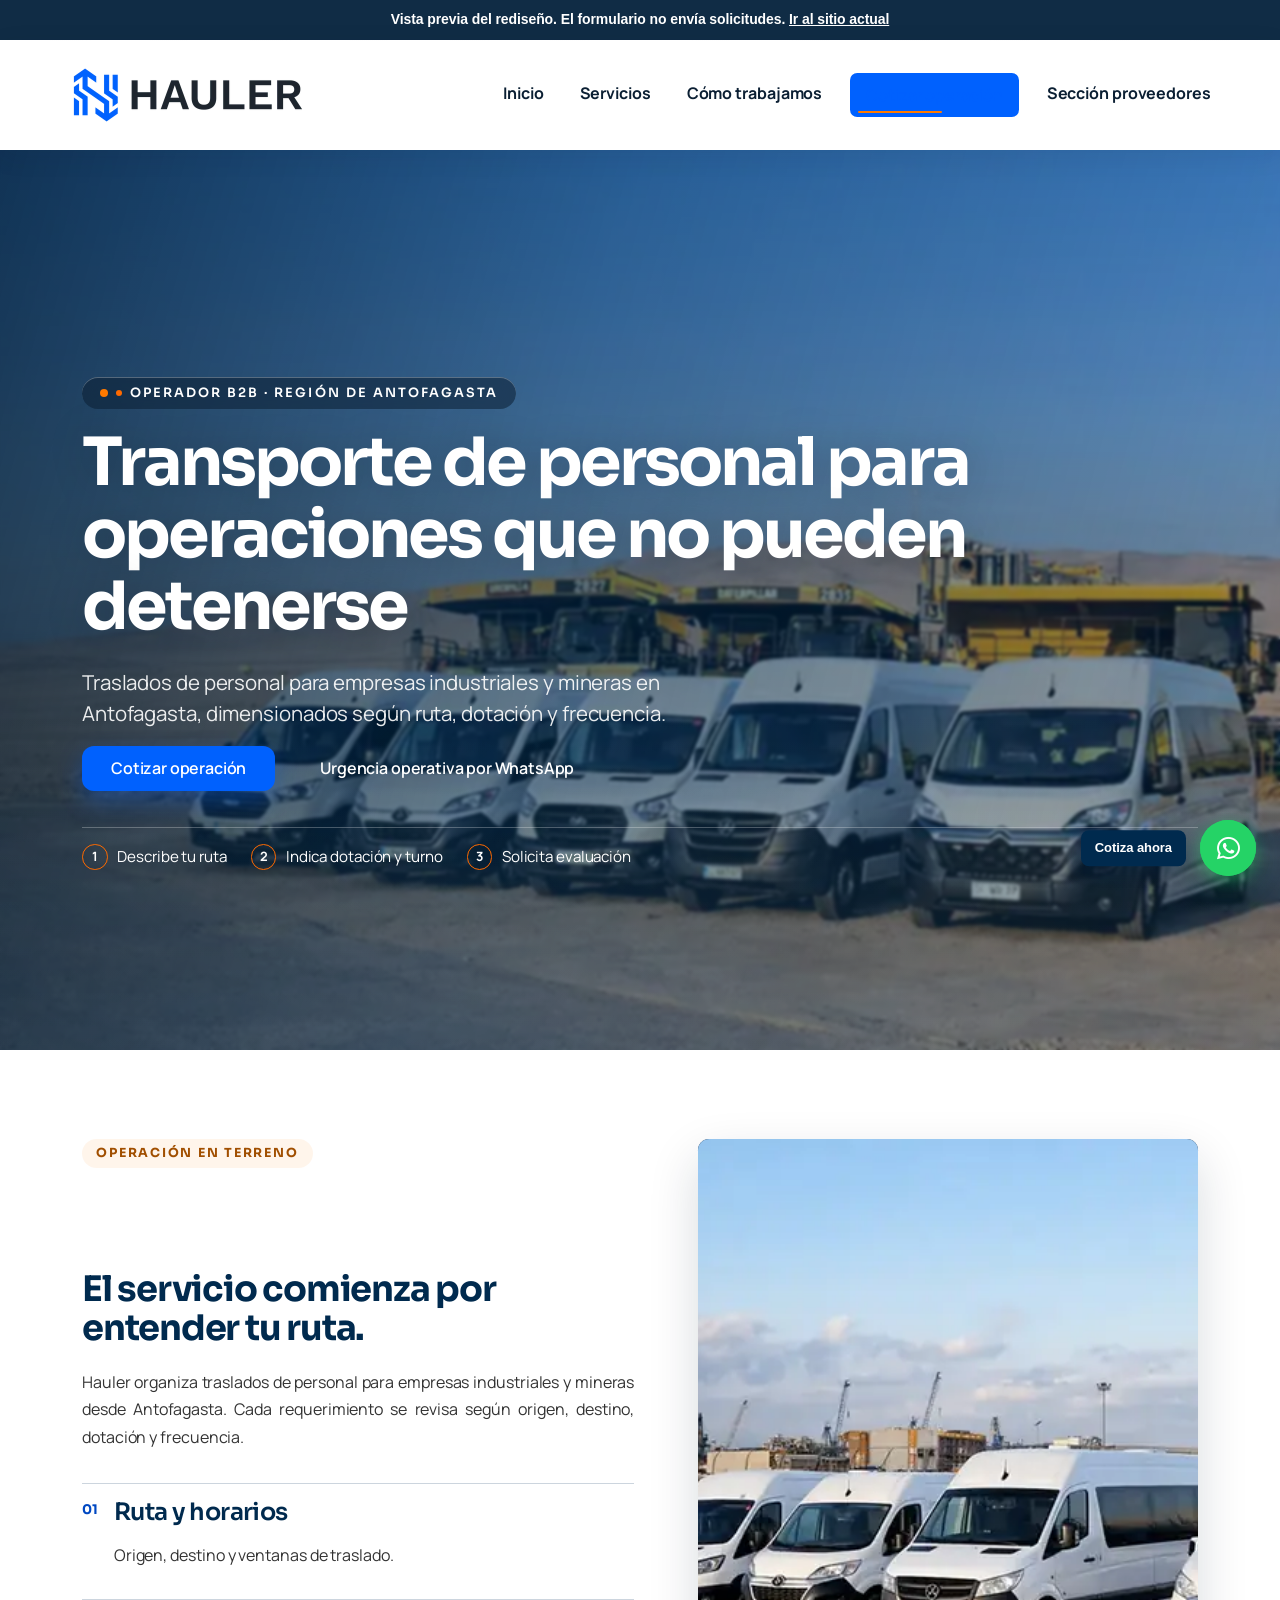
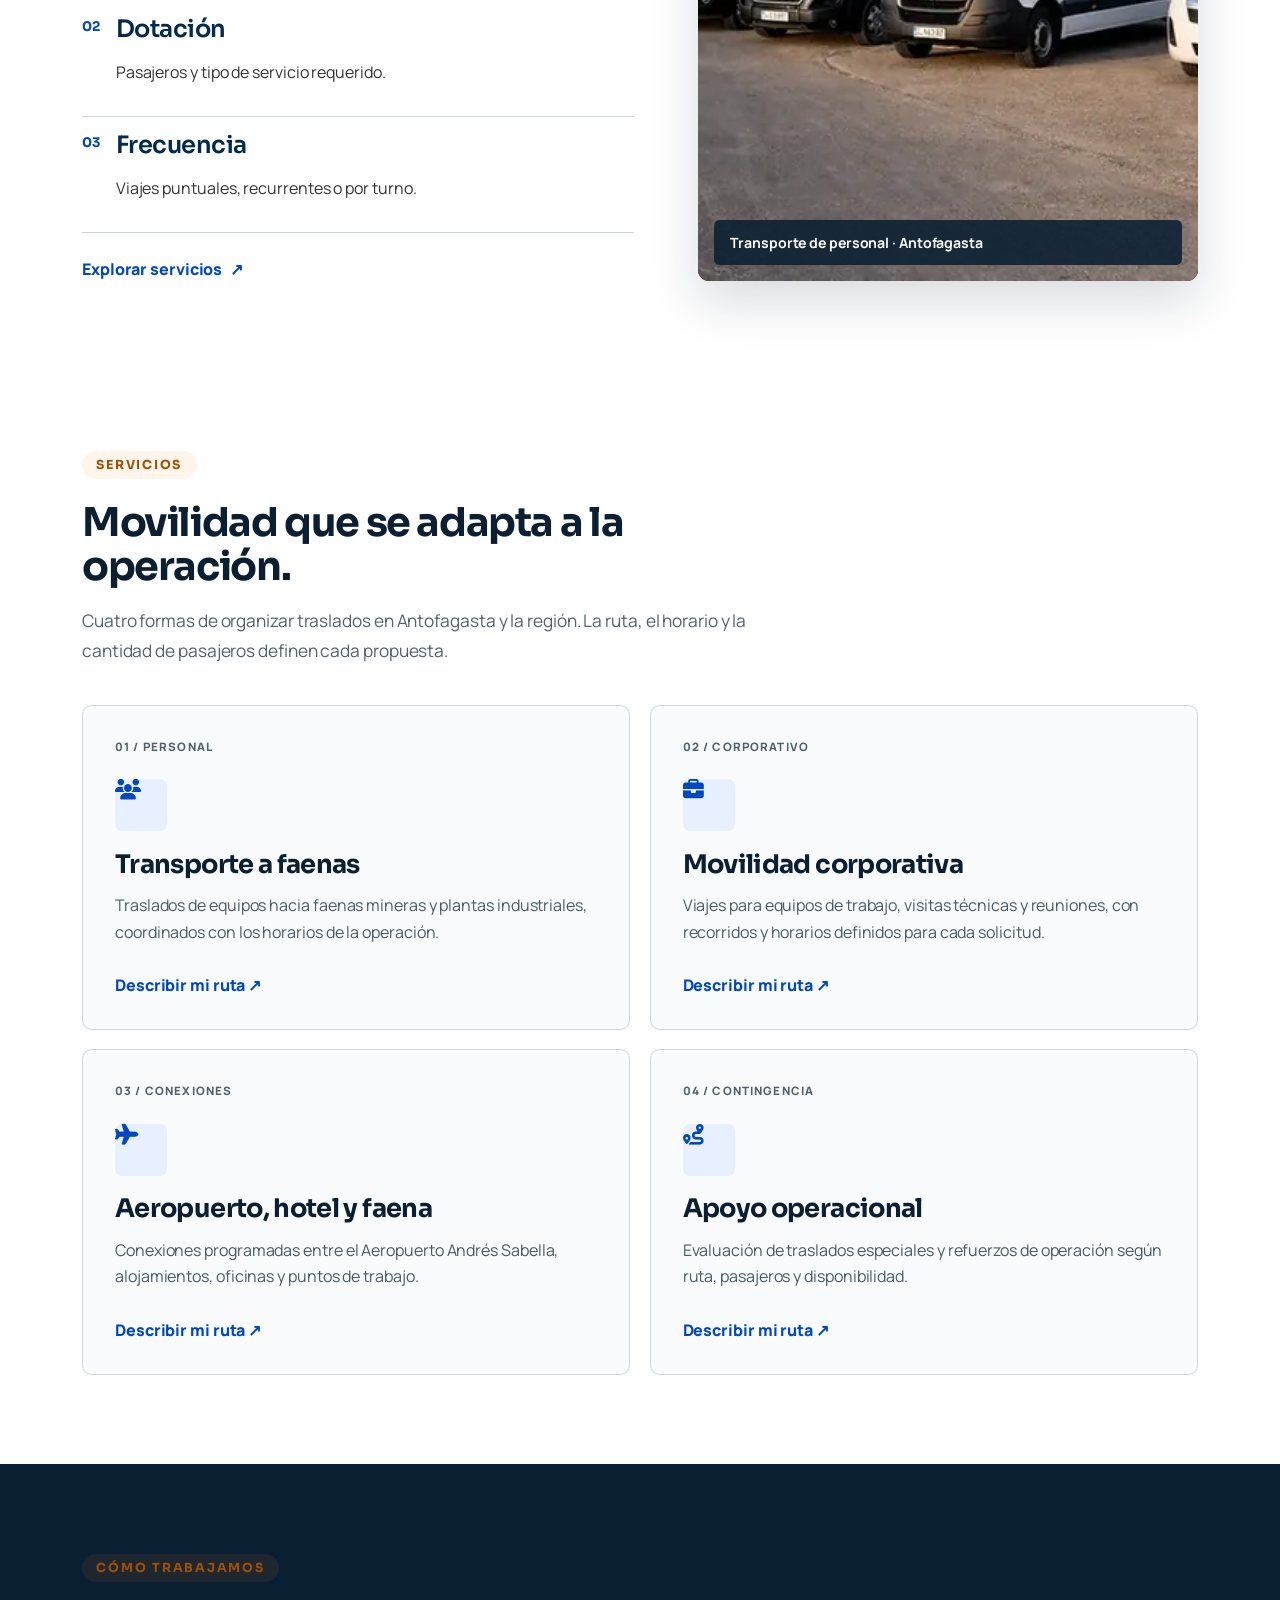
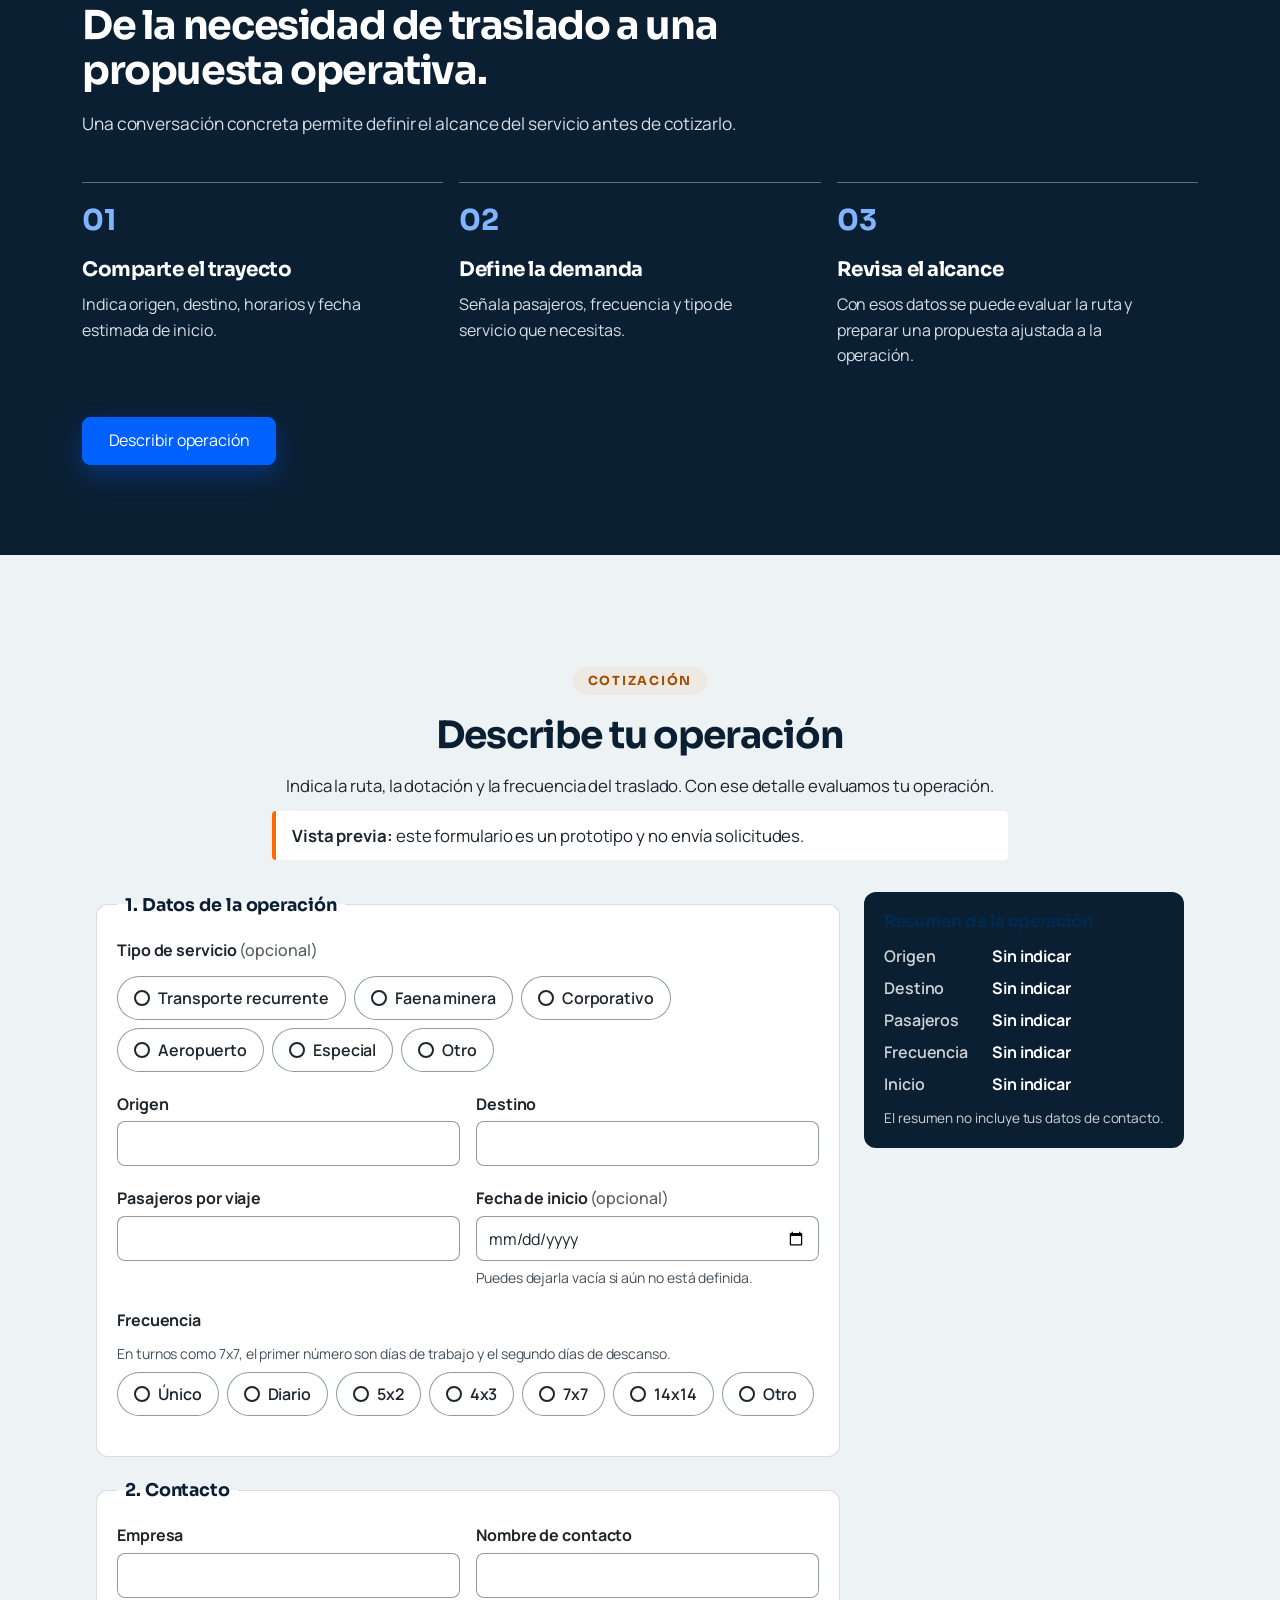
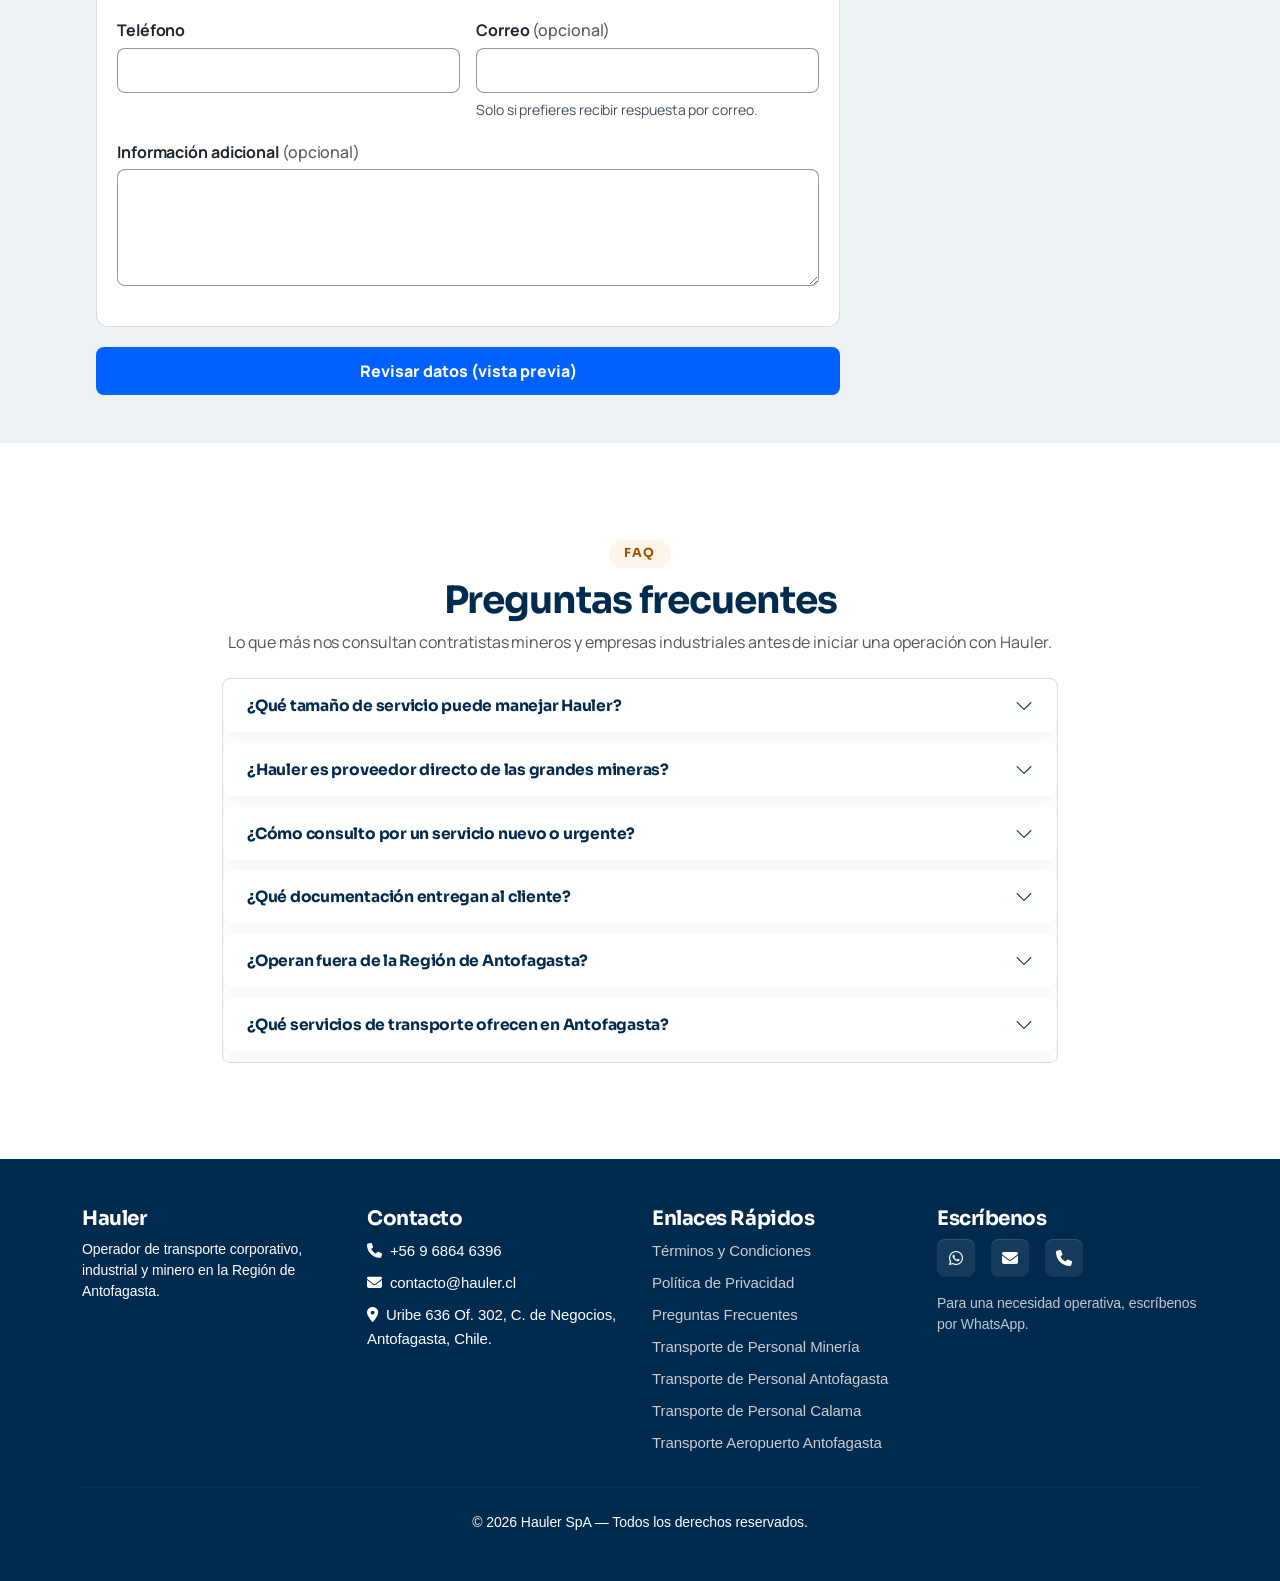
==== index.html @ ce88d542 "Publish static Hauler frontend preview" ====
<!DOCTYPE html>
<html lang="es-CL">
<head><meta name="robots" content="noindex,nofollow">

  <meta charset="UTF-8" />
  <meta name="viewport" content="width=device-width, initial-scale=1.0" />

  <!-- ============================================================
       SEO OPTIMIZADO 2026 — Hauler SpA
       Mejoras: Schema JSON-LD, Open Graph, AEO, NAP, Canonical,
       Core Web Vitals preconnect, meta enriquecidos
  ============================================================ -->

  <!-- TÍTULO Y META PRINCIPALES -->
  <title>Transporte de Personal e Industrial en Antofagasta | Hauler</title>
  <meta name="description" content="Transporte de personal, traslado aeropuerto-faena y movilidad ejecutiva para contratistas mineros en la Región de Antofagasta. Flota propia. Cotiza hoy.">
  <meta name="keywords" content="transporte corporativo Antofagasta, transporte personal minería Antofagasta, traslado aeropuerto Andrés Sabella, transporte aeropuerto Antofagasta ANF, transporte ejecutivo Antofagasta, transporte contratistas mineros, transporte industrial Norte de Chile, traslado faenas mineras">
  <meta name="author" content="Hauler SpA">

  <meta name="theme-color" content="#002a4e">

  <!-- Google Search Console verification -->
  <meta name="google-site-verification" content="_oW5-8GPdRVnZOmHBiEEnV5G1jvK1EYAABHigBazASU" />

  <!-- CANONICAL (evita contenido duplicado) -->
  <link rel="canonical" href="https://hauler.cl/" />

  <!-- OPEN GRAPH (Facebook, LinkedIn, WhatsApp) -->
  <meta property="og:type" content="website">
  <meta property="og:url" content="https://hauler.cl/">
  <meta property="og:title" content="Transporte Corporativo, Industrial y Minero en Antofagasta | Hauler SpA">
  <meta property="og:description" content="Transporte de personal, ejecutivo y aeropuerto-faena en la Región de Antofagasta. Modelo flexible para contratistas mineros y empresas industriales que necesitan respuesta operativa rápida.">
  <meta property="og:image" content="https://hauler.cl/img/og-cover.jpg">
  <meta property="og:image:width" content="1200">
  <meta property="og:image:height" content="630">
  <meta property="og:image:alt" content="Hauler SpA — Transporte corporativo, industrial y minero en Antofagasta">
  <meta property="og:locale" content="es_CL">
  <meta property="og:site_name" content="Hauler SpA">

  <!-- TWITTER CARD -->
  <meta name="twitter:card" content="summary_large_image">
  <meta name="twitter:title" content="Transporte Corporativo, Industrial y Minero en Antofagasta | Hauler SpA">
  <meta name="twitter:description" content="Transporte de personal, ejecutivo y aeropuerto-faena en Antofagasta. Para contratistas mineros y empresas industriales del ecosistema productivo regional.">
  <meta name="twitter:image" content="https://hauler.cl/img/og-cover.jpg">
  <meta name="twitter:image:alt" content="Hauler SpA — Transporte corporativo, industrial y minero en Antofagasta">

  <!-- GEO SEO LOCAL (señales geográficas) -->
  <meta name="geo.region" content="CL-AN">
  <meta name="geo.placename" content="Antofagasta, Chile">
  <meta name="geo.position" content="-23.6509;-70.3954">
  <meta name="ICBM" content="-23.6509, -70.3954">

  <!-- PRECONNECT (acelera carga de recursos externos — Core Web Vitals 2026) -->
  <link rel="preconnect" href="https://cdnjs.cloudflare.com" crossorigin>
  <link rel="preconnect" href="https://fonts.googleapis.com">
  <link rel="preconnect" href="https://fonts.gstatic.com" crossorigin>
  <link rel="dns-prefetch" href="https://cdnjs.cloudflare.com">

  <!-- Preload de la foto de flota real usada como fondo del hero (candidato LCP above-the-fold) -->
  <link rel="preload" as="image" href="public_html/img/2.webp" fetchpriority="high">

  <!-- CSS crítico (bloqueante, mismo origen): Bootstrap local + bundle v13
       (style + glass-v10 + polish-v11 + refine-v12 minificados en un archivo) -->
  <link rel="stylesheet" href="public_html/css/style-all-v13.min.css?v=2">

  <!-- CSS rediseño 2026 (Home): carga después del bundle para poder
       sobreescribir sólo lo necesario del hero, sin tocar otras páginas -->
  <link rel="stylesheet" href="public_html/css/redesign-2026.css?v=3">

  <!-- CSS no crítico (asíncrono, no bloquea el primer render):
       tipografías Google + Font Awesome (iconos) -->
  <link rel="preload" as="style" href="https://fonts.googleapis.com/css2?family=Manrope:wght@400;500;600;700;800&family=Sora:wght@400;500;600;700;800&display=swap" onload="this.onload=null;this.rel='stylesheet'">
  <link rel="preload" as="style" href="https://cdnjs.cloudflare.com/ajax/libs/font-awesome/6.4.0/css/all.min.css" onload="this.onload=null;this.rel='stylesheet'">
  <noscript>
    <link rel="stylesheet" href="https://fonts.googleapis.com/css2?family=Manrope:wght@400;500;600;700;800&family=Sora:wght@400;500;600;700;800&display=swap">
    <link rel="stylesheet" href="https://cdnjs.cloudflare.com/ajax/libs/font-awesome/6.4.0/css/all.min.css">
  </noscript>

  <!-- FAVICON -->
  <link rel="icon" type="image/png" href="public_html/LOGOS/isologo.png">
  <link rel="shortcut icon" type="image/png" href="public_html/LOGOS/isologo.png">
  <link rel="apple-touch-icon" href="public_html/LOGOS/isologo.png">

  <!-- ============================================================
       SCHEMA MARKUP JSON-LD 2026
       Tipos: LocalBusiness + TransportationService + Organization
       Fuente: schema.org — recomendado por Google para AI Overviews
  ============================================================ -->
  <script type="application/ld+json">
  {
    "@context": "https://schema.org",
    "@type": ["LocalBusiness", "TransportCompany"],
    "@id": "https://hauler.cl/#business",
    "name": "Hauler SpA",
    "alternateName": "Hauler",
    "legalName": "Transportes Hauler SpA",
    "contactPoint": {
      "@type": "ContactPoint",
      "contactType": "customer service",
      "telephone": "+56968646396",
      "email": "contacto@hauler.cl",
      "availableLanguage": "es",
      "areaServed": "CL"
    },
    "description": "Operador de transporte corporativo, industrial y minero con base en Antofagasta. Combina flota propia y asociados estratégicos para entregar servicios de transporte de personal, movilidad ejecutiva, traslados aeropuerto-faena y apoyo logístico a contratistas mineros y empresas industriales del ecosistema productivo de la Región de Antofagasta.",
    "url": "https://hauler.cl",
    "logo": "https://hauler.cl/img/logotipohauler.png",
    "image": "https://hauler.cl/img/og-cover.jpg",
    "priceRange": "$$",
    "telephone": "+56968646396",
    "email": "contacto@hauler.cl",
    "address": {
      "@type": "PostalAddress",
      "streetAddress": "Uribe 636 Of. 302, Centro de Negocios",
      "addressLocality": "Antofagasta",
      "addressRegion": "Antofagasta",
      "postalCode": "1270196",
      "addressCountry": "CL"
    },
    "geo": {
      "@type": "GeoCoordinates",
      "latitude": -23.6509,
      "longitude": -70.3954
    },
    "openingHoursSpecification": [
      {
        "@type": "OpeningHoursSpecification",
        "dayOfWeek": ["Monday","Tuesday","Wednesday","Thursday","Friday"],
        "opens": "08:30",
        "closes": "18:00"
      }
    ],
    "areaServed": [
      {"@type": "City", "name": "Antofagasta"},
      {"@type": "City", "name": "Calama"},
      {"@type": "City", "name": "Iquique"},
      {"@type": "City", "name": "Sierra Gorda"},
      {"@type": "AdministrativeArea", "name": "Norte de Chile"}
    ],
    "serviceType": [
      "Transporte de personal a faenas mineras",
      "Movilidad ejecutiva y corporativa",
      "Transporte aeropuerto-hoteles-faena",
      "Apoyo logístico operacional"
    ],
    "hasOfferCatalog": {
      "@type": "OfferCatalog",
      "name": "Servicios de Transporte Hauler",
      "itemListElement": [
        {
          "@type": "Offer",
          "itemOffered": {
            "@type": "Service",
            "name": "Transporte de personal a faenas",
            "description": "Traslado de dotaciones hacia faenas mineras y plantas industriales en Antofagasta. Sincronización con turnos 7x7, 4x3 y 14x14."
          }
        },
        {
          "@type": "Offer",
          "itemOffered": {
            "@type": "Service",
            "name": "Movilidad ejecutiva y corporativa",
            "description": "Traslado de equipos ejecutivos, visitas técnicas y misiones comerciales en la Región de Antofagasta."
          }
        },
        {
          "@type": "Offer",
          "itemOffered": {
            "@type": "Service",
            "name": "Transporte aeropuerto y hoteles",
            "description": "Servicios programados desde aeropuerto Andrés Sabella hacia hoteles, oficinas y faenas."
          }
        },
        {
          "@type": "Offer",
          "itemOffered": {
            "@type": "Service",
            "name": "Apoyo logístico operacional",
            "description": "Servicios bajo demanda para contingencias, refuerzo de turnos y peak operacionales."
          }
        }
      ]
    }
  }
  </script>

  <!-- Schema: WebSite (entidad del sitio para Knowledge Graph) -->
  <script type="application/ld+json">
  {
    "@context": "https://schema.org",
    "@type": "WebSite",
    "@id": "https://hauler.cl/#website",
    "url": "https://hauler.cl/",
    "name": "Hauler SpA",
    "description": "Transporte corporativo, industrial y minero en Antofagasta",
    "inLanguage": "es-CL",
    "publisher": {"@id": "https://hauler.cl/#business"}
  }
  </script>

  <!-- Schema: Preguntas frecuentes -->
  <script type="application/ld+json">
  {
    "@context": "https://schema.org",
    "@type": "FAQPage",
    "mainEntity": [
      {
        "@type": "Question",
        "name": "¿Qué tamaño de servicio puede manejar Hauler?",
        "acceptedAnswer": {
          "@type": "Answer",
          "text": "Desde traslados ejecutivos individuales hasta operaciones recurrentes con varias unidades. El alcance y los vehículos se evalúan según ruta, pasajeros, horarios y disponibilidad."
        }
      },
      {
        "@type": "Question",
        "name": "¿Hauler es proveedor directo de las grandes mineras?",
        "acceptedAnswer": {
          "@type": "Answer",
          "text": "En esta página describimos servicios para contratistas y proveedores industriales de la región. Si tu empresa requiere una relación contractual directa, conversemos sobre las condiciones de esa operación."
        }
      },
      {
        "@type": "Question",
        "name": "¿Cómo consulto por un servicio nuevo o urgente?",
        "acceptedAnswer": {
          "@type": "Answer",
          "text": "El plazo depende de la ruta, la dotación y la fecha solicitada. Comparte esos datos para revisar el alcance del servicio. Si es una contingencia, contáctanos por WhatsApp para consultar disponibilidad."
        }
      },
      {
        "@type": "Question",
        "name": "¿Qué documentación entregan al cliente?",
        "acceptedAnswer": {
          "@type": "Answer",
          "text": "Los requisitos documentales dependen del cliente, la ruta y el lugar de ingreso. Indícanos las exigencias de tu operación para revisarlas antes de confirmar el servicio."
        }
      },
      {
        "@type": "Question",
        "name": "¿Operan fuera de la Región de Antofagasta?",
        "acceptedAnswer": {
          "@type": "Answer",
          "text": "Nuestra base operacional está en Antofagasta. Evaluamos servicios hacia Calama, Mejillones, Sierra Gorda, Tocopilla y zonas adyacentes según el requerimiento. Para servicios fuera de la región se coordina caso a caso, según disponibilidad y características de la operación."
        }
      },
      {
        "@type": "Question",
        "name": "¿Qué servicios de transporte ofrecen en Antofagasta?",
        "acceptedAnswer": {
          "@type": "Answer",
          "text": "Transporte de personal a faenas, movilidad corporativa, conexiones entre aeropuerto, hoteles y faenas, y apoyo a traslados especiales. Cada solicitud se revisa según su operación."
        }
      }
    ]
  }
  </script>

  <!-- Schema: BreadcrumbList (navegación estructurada) -->
  <script type="application/ld+json">
  {
    "@context": "https://schema.org",
    "@type": "BreadcrumbList",
    "itemListElement": [
      {
        "@type": "ListItem",
        "position": 1,
        "name": "Inicio",
        "item": "https://hauler.cl/"
      },
      {
        "@type": "ListItem",
        "position": 2,
        "name": "Servicios de Transporte",
        "item": "https://hauler.cl/#servicios"
      },
      {
        "@type": "ListItem",
        "position": 3,
        "name": "Cotización",
        "item": "https://hauler.cl/#cotizar"
      }
    ]
  }
  </script>

<noscript><style>#ob-form{display:none!important}</style></noscript></head>
<body><div role="note" style="background:#102c45;color:#fff;padding:10px 20px;font:600 14px/1.4 Arial,sans-serif;text-align:center">Vista previa del rediseño. El formulario no envía solicitudes. <a style="color:#fff;text-decoration:underline" href="https://hauler.cl/">Ir al sitio actual</a></div>


<a class="h26-skip-link" href="#contenido-principal">Saltar al contenido</a>
<!-- NAVBAR -->
<nav class="navbar navbar-expand-lg navbar-light bg-white shadow-sm fixed-top">
  <div class="container-fluid px-5">
    <a class="navbar-brand fw-bold ps-0 ms-0" href="#inicio" aria-label="Hauler, volver al inicio">
      <img src="public_html/img/logotipohauler-nav.webp" class="logo" alt="Hauler SpA - Transporte Corporativo, Industrial y Minero en Antofagasta" width="234" height="60" fetchpriority="high">
    </a>
    <button class="navbar-toggler" type="button" data-bs-toggle="collapse" data-bs-target="#navbarNav" aria-controls="navbarNav" aria-expanded="false" aria-label="Abrir menú de navegación">
      <span class="navbar-toggler-icon"></span>
    </button>

    <div class="collapse navbar-collapse justify-content-end" id="navbarNav">
      <ul class="navbar-nav">
        <li class="nav-item">
          <a class="nav-link " href="./">Inicio</a>
        </li>
        <li class="nav-item">
          <a class="nav-link" href="#servicios">Servicios</a>
        </li>
        <li class="nav-item">
          <a class="nav-link" href="#proceso">Cómo trabajamos</a>
        </li>
        <li class="nav-item">
          <a class="nav-link nav-link--cta" href="#cotizar">Cotizar operación</a>
        </li>
        <li class="nav-item">
          <a class="nav-link " href="https://hauler.cl/seccionproveedores">Sección proveedores</a>
        </li>
      </ul>
    </div>
  </div>
</nav>


<main id="contenido-principal">
<!-- HERO -->
<header id="inicio" class="hero hero--redesign d-flex align-items-center text-white position-relative overflow-hidden">
  <img src="public_html/img/2.webp" alt="Varias camionetas de pasajeros estacionadas cerca de una instalación minera en el norte de Chile" class="hero-bg-img" width="1920" height="1080" fetchpriority="high">
  <div class="hero-overlay"></div>
  <div class="container mt-5 pt-5 position-relative">
    <span class="hero-kicker"><span class="hero-kicker-dot" aria-hidden="true"></span>Operador B2B · Región de Antofagasta</span>
    <h1 class="fw-bold">Transporte de personal para operaciones que no pueden detenerse</h1>
    <p class="lead">Traslados de personal para empresas industriales y mineras en Antofagasta, dimensionados según ruta, dotación y frecuencia.</p>
    <div class="d-flex gap-3 mt-3 flex-wrap">
      <a href="#cotizar" class="btn btn-hauler-primary fw-semibold">Cotizar operación</a>
      <a href="https://wa.link/te8k8u" target="_blank" rel="noopener noreferrer" class="btn btn-hauler-secondary fw-semibold">Urgencia operativa por WhatsApp</a>
    </div>
    <ol class="hero-steps list-unstyled mt-4 mb-0">
      <li><span class="hero-step-num" aria-hidden="true">1</span>Describe tu ruta</li>
      <li><span class="hero-step-num" aria-hidden="true">2</span>Indica dotación y turno</li>
      <li><span class="hero-step-num" aria-hidden="true">3</span>Solicita evaluación</li>
    </ol>
  </div>
</header>


<!-- CAPACIDAD OPERATIVA -->
<section id="quienes-somos" class="h26-proof" aria-labelledby="h26-proof-title">
  <div class="container">
    <div class="h26-proof-grid">
      <div class="h26-proof-copy">
        <span class="section-eyebrow">Operación en terreno</span>
        <h2 id="h26-proof-title">El servicio comienza por entender tu ruta.</h2>
        <p class="h26-intro">Hauler organiza traslados de personal para empresas industriales y mineras desde Antofagasta. Cada requerimiento se revisa según origen, destino, dotación y frecuencia.</p>
        <div class="h26-proof-points" aria-label="Aspectos que revisamos para dimensionar un traslado">
          <div><span class="h26-proof-num">01</span><div><h3>Ruta y horarios</h3><p>Origen, destino y ventanas de traslado.</p></div></div>
          <div><span class="h26-proof-num">02</span><div><h3>Dotación</h3><p>Pasajeros y tipo de servicio requerido.</p></div></div>
          <div><span class="h26-proof-num">03</span><div><h3>Frecuencia</h3><p>Viajes puntuales, recurrentes o por turno.</p></div></div>
        </div>
        <a class="h26-text-link" href="#servicios">Explorar servicios <span aria-hidden="true">↗</span></a>
      </div>
      <figure class="h26-proof-image">
        <img src="public_html/img/1.webp" alt="Vehículos de transporte de personal en Antofagasta" loading="lazy" width="600" height="400">
        <figcaption>Transporte de personal · Antofagasta</figcaption>
      </figure>
    </div>
  </div>
</section>

<!-- SERVICIOS -->
<section id="servicios" class="h26-services" aria-labelledby="h26-services-title">
  <div class="container">
    <div class="h26-section-heading">
      <span class="section-eyebrow">Servicios</span>
      <h2 id="h26-services-title">Movilidad que se adapta a la operación.</h2>
      <p>Cuatro formas de organizar traslados en Antofagasta y la región. La ruta, el horario y la cantidad de pasajeros definen cada propuesta.</p>
    </div>
    <div class="h26-service-grid">
      <article class="h26-service-card">
        <span class="h26-service-index">01 / PERSONAL</span>
        <i class="fa fa-users" aria-hidden="true"></i>
        <h3>Transporte a faenas</h3>
        <p>Traslados de equipos hacia faenas mineras y plantas industriales, coordinados con los horarios de la operación.</p>
        <a href="#cotizar" aria-label="Cotizar transporte a faenas">Describir mi ruta <span aria-hidden="true">↗</span></a>
      </article>
      <article class="h26-service-card">
        <span class="h26-service-index">02 / CORPORATIVO</span>
        <i class="fa fa-briefcase" aria-hidden="true"></i>
        <h3>Movilidad corporativa</h3>
        <p>Viajes para equipos de trabajo, visitas técnicas y reuniones, con recorridos y horarios definidos para cada solicitud.</p>
        <a href="#cotizar" aria-label="Cotizar movilidad corporativa">Describir mi ruta <span aria-hidden="true">↗</span></a>
      </article>
      <article class="h26-service-card">
        <span class="h26-service-index">03 / CONEXIONES</span>
        <i class="fa fa-plane" aria-hidden="true"></i>
        <h3>Aeropuerto, hotel y faena</h3>
        <p>Conexiones programadas entre el Aeropuerto Andrés Sabella, alojamientos, oficinas y puntos de trabajo.</p>
        <a href="#cotizar" aria-label="Cotizar traslado desde el aeropuerto">Describir mi ruta <span aria-hidden="true">↗</span></a>
      </article>
      <article class="h26-service-card">
        <span class="h26-service-index">04 / CONTINGENCIA</span>
        <i class="fa fa-route" aria-hidden="true"></i>
        <h3>Apoyo operacional</h3>
        <p>Evaluación de traslados especiales y refuerzos de operación según ruta, pasajeros y disponibilidad.</p>
        <a href="#cotizar" aria-label="Consultar apoyo operacional">Describir mi ruta <span aria-hidden="true">↗</span></a>
      </article>
    </div>
  </div>
</section>

<!-- PROCESO -->
<section id="proceso" class="h26-process" aria-labelledby="h26-process-title">
  <div class="container">
    <div class="h26-process-heading">
      <span class="section-eyebrow">Cómo trabajamos</span>
      <h2 id="h26-process-title">De la necesidad de traslado a una propuesta operativa.</h2>
      <p>Una conversación concreta permite definir el alcance del servicio antes de cotizarlo.</p>
    </div>
    <ol class="h26-process-steps">
      <li><span aria-hidden="true">01</span><div><h3>Comparte el trayecto</h3><p>Indica origen, destino, horarios y fecha estimada de inicio.</p></div></li>
      <li><span aria-hidden="true">02</span><div><h3>Define la demanda</h3><p>Señala pasajeros, frecuencia y tipo de servicio que necesitas.</p></div></li>
      <li><span aria-hidden="true">03</span><div><h3>Revisa el alcance</h3><p>Con esos datos se puede evaluar la ruta y preparar una propuesta ajustada a la operación.</p></div></li>
    </ol>
    <a href="#cotizar" class="btn btn-hauler-primary h26-process-cta">Describir operación</a>
  </div>
</section>

<!-- Sección Cotización -->
<section id="cotizar" class="ob-section bg-light py-5">
  <div class="container">
    <header class="ob-header">
      <span class="section-eyebrow">Cotización</span>
      <h2 id="ob-titulo">Describe tu operación</h2>
      <p>Indica la ruta, la dotación y la frecuencia del traslado. Con ese detalle evaluamos tu operación.</p>
      <p class="ob-aviso"><strong>Vista previa:</strong> este formulario es un prototipo y no envía solicitudes.</p>
      <noscript><p class="ob-noscript">Este prototipo necesita JavaScript y de todos modos no envía solicitudes. Para cotizar, usa el <a href="https://hauler.cl/#cotizar">formulario de cotización vigente</a> o escribe por <a href="https://wa.link/te8k8u">WhatsApp</a>.</p></noscript>
    </header>

    <div class="ob-layout">
      <aside class="ob-resumen" aria-labelledby="ob-resumen-titulo">
        <h3 id="ob-resumen-titulo">Resumen de la operación</h3>
        <dl class="ob-resumen-lista">
          <div><dt>Origen</dt><dd id="ob-res-origen">Sin indicar</dd></div>
          <div><dt>Destino</dt><dd id="ob-res-destino">Sin indicar</dd></div>
          <div><dt>Pasajeros</dt><dd id="ob-res-pasajeros">Sin indicar</dd></div>
          <div><dt>Frecuencia</dt><dd id="ob-res-frecuencia">Sin indicar</dd></div>
          <div><dt>Inicio</dt><dd id="ob-res-fecha">Sin indicar</dd></div>
        </dl>
        <p class="ob-resumen-nota">El resumen no incluye tus datos de contacto.</p>
        <p class="ob-sr-only" id="ob-resumen-sr" role="status" aria-live="polite"></p>
      </aside>

      <form id="ob-form" class="ob-form" action="#" method="post" novalidate aria-labelledby="ob-titulo" onsubmit="return false">

        <!-- Honeypot anti-spam: invisible para humanos, los bots lo llenan -->
        <div class="hp-field" aria-hidden="true">
          <label for="sitio_web">Sitio web</label>
          <input type="text" name="sitio_web" id="sitio_web" tabindex="-1" autocomplete="off">
        </div>

        <fieldset class="ob-fieldset">
          <legend>1. Datos de la operación</legend>

          <fieldset class="ob-grupo">
            <legend>Tipo de servicio <span class="ob-opt">(opcional)</span></legend>
            <div class="ob-chips">
              <div class="ob-chip"><input type="radio" name="tipo_servicio" id="ts-recurrente" value="recurrente"><label for="ts-recurrente">Transporte recurrente</label></div>
              <div class="ob-chip"><input type="radio" name="tipo_servicio" id="ts-faena" value="faena-mineria"><label for="ts-faena">Faena minera</label></div>
              <div class="ob-chip"><input type="radio" name="tipo_servicio" id="ts-corporativo" value="corporativo"><label for="ts-corporativo">Corporativo</label></div>
              <div class="ob-chip"><input type="radio" name="tipo_servicio" id="ts-aeropuerto" value="aeropuerto"><label for="ts-aeropuerto">Aeropuerto</label></div>
              <div class="ob-chip"><input type="radio" name="tipo_servicio" id="ts-especial" value="especial"><label for="ts-especial">Especial</label></div>
              <div class="ob-chip"><input type="radio" name="tipo_servicio" id="ts-otro" value="otro"><label for="ts-otro">Otro</label></div>
            </div>
          </fieldset>

          <div class="ob-fila">
            <div class="ob-campo">
              <label for="origen">Origen</label>
              <input type="text" id="origen" name="origen" autocomplete="off" required aria-describedby="ob-err-origen">
              <p class="ob-error" id="ob-err-origen" hidden></p>
            </div>
            <div class="ob-campo">
              <label for="destino">Destino</label>
              <input type="text" id="destino" name="destino" autocomplete="off" required aria-describedby="ob-err-destino">
              <p class="ob-error" id="ob-err-destino" hidden></p>
            </div>
          </div>

          <div class="ob-fila">
            <div class="ob-campo">
              <label for="pasajeros">Pasajeros por viaje</label>
              <input type="number" id="pasajeros" name="pasajeros" min="1" step="1" inputmode="numeric" required aria-describedby="ob-err-pasajeros">
              <p class="ob-error" id="ob-err-pasajeros" hidden></p>
            </div>
            <div class="ob-campo">
              <label for="fecha_inicio">Fecha de inicio <span class="ob-opt">(opcional)</span></label>
              <input type="date" id="fecha_inicio" name="fecha_inicio" aria-describedby="ob-ayuda-fecha">
              <p class="ob-ayuda" id="ob-ayuda-fecha">Puedes dejarla vacía si aún no está definida.</p>
            </div>
          </div>

          <fieldset class="ob-grupo" id="ob-grupo-frecuencia" aria-describedby="ob-ayuda-frecuencia ob-err-frecuencia">
            <legend>Frecuencia</legend>
            <p class="ob-ayuda" id="ob-ayuda-frecuencia">En turnos como 7x7, el primer número son días de trabajo y el segundo días de descanso.</p>
            <div class="ob-chips">
              <div class="ob-chip"><input type="radio" name="frecuencia" id="fr-unico" value="unico" required><label for="fr-unico">Único</label></div>
              <div class="ob-chip"><input type="radio" name="frecuencia" id="fr-diario" value="diario"><label for="fr-diario">Diario</label></div>
              <div class="ob-chip"><input type="radio" name="frecuencia" id="fr-5x2" value="5x2"><label for="fr-5x2">5x2</label></div>
              <div class="ob-chip"><input type="radio" name="frecuencia" id="fr-4x3" value="4x3"><label for="fr-4x3">4x3</label></div>
              <div class="ob-chip"><input type="radio" name="frecuencia" id="fr-7x7" value="7x7"><label for="fr-7x7">7x7</label></div>
              <div class="ob-chip"><input type="radio" name="frecuencia" id="fr-14x14" value="14x14"><label for="fr-14x14">14x14</label></div>
              <div class="ob-chip"><input type="radio" name="frecuencia" id="fr-otro" value="otro"><label for="fr-otro">Otro</label></div>
            </div>
            <p class="ob-error" id="ob-err-frecuencia" hidden></p>
          </fieldset>
        </fieldset>

        <fieldset class="ob-fieldset">
          <legend>2. Contacto</legend>

          <div class="ob-fila">
            <div class="ob-campo">
              <label for="empresa">Empresa</label>
              <input type="text" id="empresa" name="empresa" autocomplete="organization" required aria-describedby="ob-err-empresa">
              <p class="ob-error" id="ob-err-empresa" hidden></p>
            </div>
            <div class="ob-campo">
              <label for="nombre_contacto">Nombre de contacto</label>
              <input type="text" id="nombre_contacto" name="nombre_contacto" autocomplete="name" required aria-describedby="ob-err-nombre_contacto">
              <p class="ob-error" id="ob-err-nombre_contacto" hidden></p>
            </div>
          </div>

          <div class="ob-fila">
            <div class="ob-campo">
              <label for="telefono">Teléfono</label>
              <input type="tel" id="telefono" name="telefono" autocomplete="tel" inputmode="tel" required aria-describedby="ob-err-telefono">
              <p class="ob-error" id="ob-err-telefono" hidden></p>
            </div>
            <div class="ob-campo">
              <label for="correo">Correo <span class="ob-opt">(opcional)</span></label>
              <input type="email" id="correo" name="correo" autocomplete="email" aria-describedby="ob-ayuda-correo ob-err-correo">
              <p class="ob-ayuda" id="ob-ayuda-correo">Solo si prefieres recibir respuesta por correo.</p>
              <p class="ob-error" id="ob-err-correo" hidden></p>
            </div>
          </div>

          <div class="ob-campo">
            <label for="informacion_adicional">Información adicional <span class="ob-opt">(opcional)</span></label>
            <textarea id="informacion_adicional" name="informacion_adicional" rows="4"></textarea>
          </div>
        </fieldset>

        <button type="button" id="ob-preview-btn" class="ob-boton">Revisar datos (vista previa)</button>
        <div id="ob-mensaje" class="ob-mensaje" role="status" tabindex="-1"></div>
      </form>
    </div>
  </div>
</section>

<!-- SECCIÓN PREGUNTAS FRECUENTES (AEO — responde búsquedas de voz e IA) -->
<section id="preguntas-frecuentes" class="py-5 bg-light">
  <div class="container" style="max-width:860px;">
    <div class="text-center"><span class="section-eyebrow">FAQ</span></div>
    <h2 class="text-center fw-bold mb-2" style="color:#002a4e;">Preguntas frecuentes</h2>
    <p class="text-center mb-4" style="color:#555;">Lo que más nos consultan contratistas mineros y empresas industriales antes de iniciar una operación con Hauler.</p>
    <div class="accordion" id="faqSeoAccordion">

      <div class="accordion-item">
        <h3 class="accordion-header">
          <button class="accordion-button collapsed" type="button" data-bs-toggle="collapse" data-bs-target="#faqSeo1" aria-expanded="false" aria-controls="faqSeo1">
            ¿Qué tamaño de servicio puede manejar Hauler?
          </button>
        </h3>
        <div id="faqSeo1" class="accordion-collapse collapse" data-bs-parent="#faqSeoAccordion">
          <div class="accordion-body">
            Desde traslados ejecutivos individuales hasta operaciones recurrentes con varias unidades. El alcance y los vehículos se evalúan según ruta, pasajeros, horarios y disponibilidad.
          </div>
        </div>
      </div>

      <div class="accordion-item">
        <h3 class="accordion-header">
          <button class="accordion-button collapsed" type="button" data-bs-toggle="collapse" data-bs-target="#faqSeo2" aria-expanded="false" aria-controls="faqSeo2">
            ¿Hauler es proveedor directo de las grandes mineras?
          </button>
        </h3>
        <div id="faqSeo2" class="accordion-collapse collapse" data-bs-parent="#faqSeoAccordion">
          <div class="accordion-body">
            En esta página describimos servicios para contratistas y proveedores industriales de la región. Si tu empresa requiere una relación contractual directa, conversemos sobre las condiciones de esa operación.
          </div>
        </div>
      </div>

      <div class="accordion-item">
        <h3 class="accordion-header">
          <button class="accordion-button collapsed" type="button" data-bs-toggle="collapse" data-bs-target="#faqSeo3" aria-expanded="false" aria-controls="faqSeo3">
            ¿Cómo consulto por un servicio nuevo o urgente?
          </button>
        </h3>
        <div id="faqSeo3" class="accordion-collapse collapse" data-bs-parent="#faqSeoAccordion">
          <div class="accordion-body">
            El plazo depende de la ruta, la dotación y la fecha solicitada. Comparte esos datos para revisar el alcance del servicio. Si es una contingencia, contáctanos por WhatsApp para consultar disponibilidad.
          </div>
        </div>
      </div>

      <div class="accordion-item">
        <h3 class="accordion-header">
          <button class="accordion-button collapsed" type="button" data-bs-toggle="collapse" data-bs-target="#faqSeo4" aria-expanded="false" aria-controls="faqSeo4">
            ¿Qué documentación entregan al cliente?
          </button>
        </h3>
        <div id="faqSeo4" class="accordion-collapse collapse" data-bs-parent="#faqSeoAccordion">
          <div class="accordion-body">
            Los requisitos documentales dependen del cliente, la ruta y el lugar de ingreso. Indícanos las exigencias de tu operación para revisarlas antes de confirmar el servicio.
          </div>
        </div>
      </div>

      <div class="accordion-item">
        <h3 class="accordion-header">
          <button class="accordion-button collapsed" type="button" data-bs-toggle="collapse" data-bs-target="#faqSeo5" aria-expanded="false" aria-controls="faqSeo5">
            ¿Operan fuera de la Región de Antofagasta?
          </button>
        </h3>
        <div id="faqSeo5" class="accordion-collapse collapse" data-bs-parent="#faqSeoAccordion">
          <div class="accordion-body">
            Nuestra base operacional está en Antofagasta. Evaluamos servicios hacia Calama, Mejillones, Sierra Gorda, Tocopilla y zonas adyacentes según el requerimiento. Para servicios fuera de la región se coordina caso a caso, según disponibilidad y características de la operación.
          </div>
        </div>
      </div>

      <div class="accordion-item">
        <h3 class="accordion-header">
          <button class="accordion-button collapsed" type="button" data-bs-toggle="collapse" data-bs-target="#faqSeo6" aria-expanded="false" aria-controls="faqSeo6">
            ¿Qué servicios de transporte ofrecen en Antofagasta?
          </button>
        </h3>
        <div id="faqSeo6" class="accordion-collapse collapse" data-bs-parent="#faqSeoAccordion">
          <div class="accordion-body">
            Transporte de personal a faenas, movilidad corporativa, conexiones entre aeropuerto, hoteles y faenas, y apoyo a traslados especiales. Cada solicitud se revisa según su operación.
          </div>
        </div>
      </div>

    </div>
  </div>
</section>

</main>

<!-- FOOTER -->
<footer class="footer bg-dark-blue text-white py-5">
  <div class="container">
    <div class="row justify-content-center text-start">
      <div class="col-12 col-md-3 mb-4 mb-md-0">
        <h3 class="fw-bold h5">Hauler</h3>
        <p class="small mb-0">Operador de transporte corporativo, industrial y minero en la Región de Antofagasta.</p>
      </div>

      <div class="col-12 col-md-3 mb-4 mb-md-0">
        <h3 class="fw-bold h5">Contacto</h3>
        <ul class="list-unstyled small mb-0">
          <li><i class="fa fa-phone me-2" aria-hidden="true"></i><a href="tel:+56968646396" style="color:#fff; text-decoration: none;">+56 9 6864 6396</a></li>
          <li><i class="fa fa-envelope me-2" aria-hidden="true"></i><a href="mailto:contacto@hauler.cl" style="color:#fff; text-decoration: none;">contacto@hauler.cl</a></li>
          <li><i class="fa fa-map-marker-alt me-2" aria-hidden="true"></i>Uribe 636 Of. 302, C. de Negocios, Antofagasta, Chile.</li>
        </ul>
      </div>

      <div class="col-12 col-md-3 mb-4 mb-md-0">
        <h3 class="fw-bold h5">Enlaces Rápidos</h3>
        <ul class="list-unstyled small mb-0">
          <li><a href="#" class="footer-link" data-bs-toggle="modal" data-bs-target="#terminosModal">Términos y Condiciones</a></li>
          <li><a href="#" class="footer-link" data-bs-toggle="modal" data-bs-target="#privacidadModal">Política de Privacidad</a></li>
          <li><a href="#preguntas-frecuentes" class="footer-link">Preguntas Frecuentes</a></li>
          <li class="mt-2"><a href="https://hauler.cl/transporte-de-personal-mineria" class="footer-link">Transporte de Personal Minería</a></li>
          <li><a href="https://hauler.cl/transporte-de-personal-antofagasta" class="footer-link">Transporte de Personal Antofagasta</a></li>
          <li><a href="https://hauler.cl/transporte-de-personal-calama" class="footer-link">Transporte de Personal Calama</a></li>
          <li><a href="https://hauler.cl/transporte-aeropuerto-antofagasta" class="footer-link">Transporte Aeropuerto Antofagasta</a></li>
        </ul>
      </div>

      <div class="col-12 col-md-3">
        <h3 class="fw-bold h5">Escríbenos</h3>
        <div class="d-flex gap-3">
          <a href="https://wa.link/te8k8u" target="_blank" rel="noopener noreferrer" class="text-white fs-5" aria-label="WhatsApp Hauler"><i class="fab fa-whatsapp" aria-hidden="true"></i></a>
          <a href="mailto:contacto@hauler.cl" class="text-white fs-5" aria-label="Correo Hauler"><i class="fa fa-envelope" aria-hidden="true"></i></a>
          <a href="tel:+56968646396" class="text-white fs-5" aria-label="Llamar a Hauler"><i class="fa fa-phone" aria-hidden="true"></i></a>
        </div>
        <p class="small mt-3 mb-0" style="opacity:.75;">Para una necesidad operativa, escríbenos por WhatsApp.</p>
      </div>
    </div>

    <hr class="border-secondary my-4" />
    <p class="text-center small mb-0">&copy; 2026 Hauler SpA — Todos los derechos reservados.</p>
  </div>
</footer>


<!-- Modal: Términos y Condiciones -->
<div class="modal fade" id="terminosModal" tabindex="-1" aria-labelledby="terminosLabel" aria-hidden="true">
  <div class="modal-dialog modal-lg modal-dialog-scrollable modal-dialog-centered">
    <div class="modal-content">
      <div class="modal-header">
        <h5 class="modal-title" id="terminosLabel"><i class="fa fa-file-contract me-2"></i>Términos y Condiciones de Hauler</h5>
        <button type="button" class="btn-close" data-bs-dismiss="modal" aria-label="Cerrar"></button>
      </div>
      <div class="modal-body text-dark">
        <h6><i class="fa fa-book me-2 text-primary"></i>1. Introducción</h6>
        <p>El presente documento establece los términos y condiciones bajo los cuales Hauler SpA presta servicios de transporte de carga y personal en Chile. Al contratar nuestros servicios, el cliente acepta íntegramente estas condiciones.</p>
        <h6><i class="fa fa-align-left me-2 text-primary"></i>2. Definiciones</h6>
        <ul>
          <li><strong>Cliente:</strong> Persona natural o jurídica que contrata los servicios de Hauler.</li>
          <li><strong>Servicio:</strong> Transporte de carga o personal solicitado a Hauler.</li>
          <li><strong>Contrato:</strong> Acuerdo entre Hauler y el Cliente que regula las condiciones específicas del servicio.</li>
        </ul>
        <h6><i class="fa fa-truck me-2 text-primary"></i>3. Servicios Ofrecidos</h6>
        <ul>
          <li>🚌 Transporte de personal industrial.</li>
          <li>🧍‍♂️ Movilidad corporativa para faenas mineras.</li>
          <li>📦 Servicios logísticos complementarios.</li>
        </ul>
        <h6><i class="fa fa-check-circle me-2 text-primary"></i>4. Condiciones de Servicio</h6>
        <ul>
          <li>✅ Los servicios están sujetos a disponibilidad y confirmación por parte de Hauler.</li>
          <li>📝 El Cliente debe proporcionar información veraz y completa para la correcta prestación del servicio.</li>
          <li>⏰ Modificaciones o cancelaciones deben ser informadas con al menos 24 horas de anticipación.</li>
        </ul>
        <h6><i class="fa fa-shield-alt me-2 text-primary"></i>5. Responsabilidades</h6>
        <ul>
          <li>👷 Hauler se compromete a prestar los servicios con profesionalismo y conforme a la normativa legal chilena.</li>
          <li>⚠️ No se hace responsable por demoras o incumplimientos derivados de causas de fuerza mayor.</li>
        </ul>
        <h6><i class="fa fa-dollar-sign me-2 text-primary"></i>6. Tarifas y Pagos</h6>
        <ul>
          <li>💲 Las tarifas serán informadas previamente al Cliente.</li>
          <li>💳 El pago debe realizarse según lo acordado en el contrato. Retrasos pueden generar intereses por mora.</li>
        </ul>
        <h6><i class="fa fa-copyright me-2 text-primary"></i>7. Propiedad Intelectual</h6>
        <p>Todos los contenidos y materiales proporcionados por Hauler son propiedad de la empresa y no pueden ser utilizados sin autorización.</p>
        <h6><i class="fa fa-gavel me-2 text-primary"></i>8. Legislación Aplicable</h6>
        <p>Estos términos se rigen por las leyes de la República de Chile. Cualquier disputa será resuelta por los tribunales competentes de Antofagasta.</p>
      </div>
      <div class="modal-footer">
        <button type="button" class="btn btn-secondary" data-bs-dismiss="modal">Cerrar</button>
      </div>
    </div>
  </div>
</div>


<!-- Modal: Política de Privacidad -->
<div class="modal fade" id="privacidadModal" tabindex="-1" aria-labelledby="privacidadLabel" aria-hidden="true">
  <div class="modal-dialog modal-lg modal-dialog-scrollable modal-dialog-centered">
    <div class="modal-content">
      <div class="modal-header">
        <h5 class="modal-title" id="privacidadLabel"><i class="fa fa-user-shield me-2"></i>Política de Privacidad de Hauler</h5>
        <button type="button" class="btn-close" data-bs-dismiss="modal" aria-label="Cerrar"></button>
      </div>
      <div class="modal-body text-dark">
        <h6><i class="fa fa-book me-2 text-primary"></i>1. Introducción</h6>
        <p>Hauler SpA se compromete a proteger la privacidad de sus clientes y usuarios, conforme a la Ley N° 19.628 sobre Protección de la Vida Privada.</p>
        <h6><i class="fa fa-database me-2 text-primary"></i>2. Datos Recopilados</h6>
        <p>Recopilamos datos personales como nombre, RUT, dirección, correo electrónico y teléfono, necesarios para la prestación de nuestros servicios.</p>
        <h6><i class="fa fa-user-check me-2 text-primary"></i>3. Uso de los Datos</h6>
        <ul>
          <li>✔️ Prestación de servicios contratados.</li>
          <li>📞 Comunicación con el Cliente.</li>
          <li>⚖️ Cumplimiento de obligaciones legales.</li>
        </ul>
        <h6><i class="fa fa-shield-alt me-2 text-primary"></i>4. Seguridad de los Datos</h6>
        <p>Implementamos medidas de seguridad para proteger los datos personales contra accesos no autorizados o usos indebidos.</p>
        <h6><i class="fa fa-envelope me-2 text-primary"></i>5. Derechos del Usuario</h6>
        <p>El Cliente puede ejercer sus derechos de acceso, rectificación, cancelación y oposición enviando una solicitud a <strong>contacto@hauler.cl</strong>.</p>
        <h6><i class="fa fa-edit me-2 text-primary"></i>6. Modificaciones</h6>
        <p>Hauler se reserva el derecho de modificar esta política. Las modificaciones serán informadas a través de nuestro sitio web.</p>
      </div>
      <div class="modal-footer">
        <button type="button" class="btn btn-secondary" data-bs-dismiss="modal">Cerrar</button>
      </div>
    </div>
  </div>
</div>


<script src="https://cdn.jsdelivr.net/npm/bootstrap@5.3.3/dist/js/bootstrap.bundle.min.js" integrity="sha384-YvpcrYf0tY3lHB60NNkmXc5s9fDVZLESaAA55NDzOxhy9GkcIdslK1eN7N6jIeHz" crossorigin="anonymous" defer></script>

<!-- Premium motion engine v12 (60fps, defer = no bloquea render) -->
<script src="public_html/js/animations-v12.js" defer></script>
<script src="public_html/js/operation-builder.js" defer></script>




<a href="https://wa.link/te8k8u"
   class="whatsapp-float"
   target="_blank"
   rel="noopener noreferrer"
   title="Chatea con nosotros por WhatsApp"
   aria-label="Contactar Hauler por WhatsApp">
    <i class="fab fa-whatsapp" aria-hidden="true"></i>
</a>
<!-- Saludo Fiestas Patrias 2026 - TEMPORAL, retirar despues del lunes 21-sep -->

</body>
</html>
---- public_html/css/style-all-v13.min.css ----
@charset "UTF-8";/*!
 * Bootstrap  v5.3.3 (https://getbootstrap.com/)
 * Copyright 2011-2024 The Bootstrap Authors
 * Licensed under MIT (https://github.com/twbs/bootstrap/blob/main/LICENSE)
 */:root,[data-bs-theme=light]{--bs-blue:#0d6efd;--bs-indigo:#6610f2;--bs-purple:#6f42c1;--bs-pink:#d63384;--bs-red:#dc3545;--bs-orange:#fd7e14;--bs-yellow:#ffc107;--bs-green:#198754;--bs-teal:#20c997;--bs-cyan:#0dcaf0;--bs-black:#000;--bs-white:#fff;--bs-gray:#6c757d;--bs-gray-dark:#343a40;--bs-gray-100:#f8f9fa;--bs-gray-200:#e9ecef;--bs-gray-300:#dee2e6;--bs-gray-400:#ced4da;--bs-gray-500:#adb5bd;--bs-gray-600:#6c757d;--bs-gray-700:#495057;--bs-gray-800:#343a40;--bs-gray-900:#212529;--bs-primary:#0d6efd;--bs-secondary:#6c757d;--bs-success:#198754;--bs-info:#0dcaf0;--bs-warning:#ffc107;--bs-danger:#dc3545;--bs-light:#f8f9fa;--bs-dark:#212529;--bs-primary-rgb:13,110,253;--bs-secondary-rgb:108,117,125;--bs-success-rgb:25,135,84;--bs-info-rgb:13,202,240;--bs-warning-rgb:255,193,7;--bs-danger-rgb:220,53,69;--bs-light-rgb:248,249,250;--bs-dark-rgb:33,37,41;--bs-primary-text-emphasis:#052c65;--bs-secondary-text-emphasis:#2b2f32;--bs-success-text-emphasis:#0a3622;--bs-info-text-emphasis:#055160;--bs-warning-text-emphasis:#664d03;--bs-danger-text-emphasis:#58151c;--bs-light-text-emphasis:#495057;--bs-dark-text-emphasis:#495057;--bs-primary-bg-subtle:#cfe2ff;--bs-secondary-bg-subtle:#e2e3e5;--bs-success-bg-subtle:#d1e7dd;--bs-info-bg-subtle:#cff4fc;--bs-warning-bg-subtle:#fff3cd;--bs-danger-bg-subtle:#f8d7da;--bs-light-bg-subtle:#fcfcfd;--bs-dark-bg-subtle:#ced4da;--bs-primary-border-subtle:#9ec5fe;--bs-secondary-border-subtle:#c4c8cb;--bs-success-border-subtle:#a3cfbb;--bs-info-border-subtle:#9eeaf9;--bs-warning-border-subtle:#ffe69c;--bs-danger-border-subtle:#f1aeb5;--bs-light-border-subtle:#e9ecef;--bs-dark-border-subtle:#adb5bd;--bs-white-rgb:255,255,255;--bs-black-rgb:0,0,0;--bs-font-sans-serif:system-ui,-apple-system,"Segoe UI",Roboto,"Helvetica Neue","Noto Sans","Liberation Sans",Arial,sans-serif,"Apple Color Emoji","Segoe UI Emoji","Segoe UI Symbol","Noto Color Emoji";--bs-font-monospace:SFMono-Regular,Menlo,Monaco,Consolas,"Liberation Mono","Courier New",monospace;--bs-gradient:linear-gradient(180deg, rgba(255, 255, 255, 0.15), rgba(255, 255, 255, 0));--bs-body-font-family:var(--bs-font-sans-serif);--bs-body-font-size:1rem;--bs-body-font-weight:400;--bs-body-line-height:1.5;--bs-body-color:#212529;--bs-body-color-rgb:33,37,41;--bs-body-bg:#fff;--bs-body-bg-rgb:255,255,255;--bs-emphasis-color:#000;--bs-emphasis-color-rgb:0,0,0;--bs-secondary-color:rgba(33, 37, 41, 0.75);--bs-secondary-color-rgb:33,37,41;--bs-secondary-bg:#e9ecef;--bs-secondary-bg-rgb:233,236,239;--bs-tertiary-color:rgba(33, 37, 41, 0.5);--bs-tertiary-color-rgb:33,37,41;--bs-tertiary-bg:#f8f9fa;--bs-tertiary-bg-rgb:248,249,250;--bs-heading-color:inherit;--bs-link-color:#0d6efd;--bs-link-color-rgb:13,110,253;--bs-link-decoration:underline;--bs-link-hover-color:#0a58ca;--bs-link-hover-color-rgb:10,88,202;--bs-code-color:#d63384;--bs-highlight-color:#212529;--bs-highlight-bg:#fff3cd;--bs-border-width:1px;--bs-border-style:solid;--bs-border-color:#dee2e6;--bs-border-color-translucent:rgba(0, 0, 0, 0.175);--bs-border-radius:0.375rem;--bs-border-radius-sm:0.25rem;--bs-border-radius-lg:0.5rem;--bs-border-radius-xl:1rem;--bs-border-radius-xxl:2rem;--bs-border-radius-2xl:var(--bs-border-radius-xxl);--bs-border-radius-pill:50rem;--bs-box-shadow:0 0.5rem 1rem rgba(0, 0, 0, 0.15);--bs-box-shadow-sm:0 0.125rem 0.25rem rgba(0, 0, 0, 0.075);--bs-box-shadow-lg:0 1rem 3rem rgba(0, 0, 0, 0.175);--bs-box-shadow-inset:inset 0 1px 2px rgba(0, 0, 0, 0.075);--bs-focus-ring-width:0.25rem;--bs-focus-ring-opacity:0.25;--bs-focus-ring-color:rgba(13, 110, 253, 0.25);--bs-form-valid-color:#198754;--bs-form-valid-border-color:#198754;--bs-form-invalid-color:#dc3545;--bs-form-invalid-border-color:#dc3545}[data-bs-theme=dark]{color-scheme:dark;--bs-body-color:#dee2e6;--bs-body-color-rgb:222,226,230;--bs-body-bg:#212529;--bs-body-bg-rgb:33,37,41;--bs-emphasis-color:#fff;--bs-emphasis-color-rgb:255,255,255;--bs-secondary-color:rgba(222, 226, 230, 0.75);--bs-secondary-color-rgb:222,226,230;--bs-secondary-bg:#343a40;--bs-secondary-bg-rgb:52,58,64;--bs-tertiary-color:rgba(222, 226, 230, 0.5);--bs-tertiary-color-rgb:222,226,230;--bs-tertiary-bg:#2b3035;--bs-tertiary-bg-rgb:43,48,53;--bs-primary-text-emphasis:#6ea8fe;--bs-secondary-text-emphasis:#a7acb1;--bs-success-text-emphasis:#75b798;--bs-info-text-emphasis:#6edff6;--bs-warning-text-emphasis:#ffda6a;--bs-danger-text-emphasis:#ea868f;--bs-light-text-emphasis:#f8f9fa;--bs-dark-text-emphasis:#dee2e6;--bs-primary-bg-subtle:#031633;--bs-secondary-bg-subtle:#161719;--bs-success-bg-subtle:#051b11;--bs-info-bg-subtle:#032830;--bs-warning-bg-subtle:#332701;--bs-danger-bg-subtle:#2c0b0e;--bs-light-bg-subtle:#343a40;--bs-dark-bg-subtle:#1a1d20;--bs-primary-border-subtle:#084298;--bs-secondary-border-subtle:#41464b;--bs-success-border-subtle:#0f5132;--bs-info-border-subtle:#087990;--bs-warning-border-subtle:#997404;--bs-danger-border-subtle:#842029;--bs-light-border-subtle:#495057;--bs-dark-border-subtle:#343a40;--bs-heading-color:inherit;--bs-link-color:#6ea8fe;--bs-link-hover-color:#8bb9fe;--bs-link-color-rgb:110,168,254;--bs-link-hover-color-rgb:139,185,254;--bs-code-color:#e685b5;--bs-highlight-color:#dee2e6;--bs-highlight-bg:#664d03;--bs-border-color:#495057;--bs-border-color-translucent:rgba(255, 255, 255, 0.15);--bs-form-valid-color:#75b798;--bs-form-valid-border-color:#75b798;--bs-form-invalid-color:#ea868f;--bs-form-invalid-border-color:#ea868f}*,::after,::before{box-sizing:border-box}@media (prefers-reduced-motion:no-preference){:root{scroll-behavior:smooth}}body{margin:0;font-family:var(--bs-body-font-family);font-size:var(--bs-body-font-size);font-weight:var(--bs-body-font-weight);line-height:var(--bs-body-line-height);color:var(--bs-body-color);text-align:var(--bs-body-text-align);background-color:var(--bs-body-bg);-webkit-text-size-adjust:100%;-webkit-tap-highlight-color:transparent}hr{margin:1rem 0;color:inherit;border:0;border-top:var(--bs-border-width) solid;opacity:.25}.h1,.h2,.h3,.h4,.h5,.h6,h1,h2,h3,h4,h5,h6{margin-top:0;margin-bottom:.5rem;font-weight:500;line-height:1.2;color:var(--bs-heading-color)}.h1,h1{font-size:calc(1.375rem + 1.5vw)}@media (min-width:1200px){.h1,h1{font-size:2.5rem}}.h2,h2{font-size:calc(1.325rem + .9vw)}@media (min-width:1200px){.h2,h2{font-size:2rem}}.h3,h3{font-size:calc(1.3rem + .6vw)}@media (min-width:1200px){.h3,h3{font-size:1.75rem}}.h4,h4{font-size:calc(1.275rem + .3vw)}@media (min-width:1200px){.h4,h4{font-size:1.5rem}}.h5,h5{font-size:1.25rem}.h6,h6{font-size:1rem}p{margin-top:0;margin-bottom:1rem}abbr[title]{-webkit-text-decoration:underline dotted;text-decoration:underline dotted;cursor:help;-webkit-text-decoration-skip-ink:none;text-decoration-skip-ink:none}address{margin-bottom:1rem;font-style:normal;line-height:inherit}ol,ul{padding-left:2rem}dl,ol,ul{margin-top:0;margin-bottom:1rem}ol ol,ol ul,ul ol,ul ul{margin-bottom:0}dt{font-weight:700}dd{margin-bottom:.5rem;margin-left:0}blockquote{margin:0 0 1rem}b,strong{font-weight:bolder}.small,small{font-size:.875em}.mark,mark{padding:.1875em;color:var(--bs-highlight-color);background-color:var(--bs-highlight-bg)}sub,sup{position:relative;font-size:.75em;line-height:0;vertical-align:baseline}sub{bottom:-.25em}sup{top:-.5em}a{color:rgba(var(--bs-link-color-rgb),var(--bs-link-opacity,1));text-decoration:underline}a:hover{--bs-link-color-rgb:var(--bs-link-hover-color-rgb)}a:not([href]):not([class]),a:not([href]):not([class]):hover{color:inherit;text-decoration:none}code,kbd,pre,samp{font-family:var(--bs-font-monospace);font-size:1em}pre{display:block;margin-top:0;margin-bottom:1rem;overflow:auto;font-size:.875em}pre code{font-size:inherit;color:inherit;word-break:normal}code{font-size:.875em;color:var(--bs-code-color);word-wrap:break-word}a>code{color:inherit}kbd{padding:.1875rem .375rem;font-size:.875em;color:var(--bs-body-bg);background-color:var(--bs-body-color);border-radius:.25rem}kbd kbd{padding:0;font-size:1em}figure{margin:0 0 1rem}img,svg{vertical-align:middle}table{caption-side:bottom;border-collapse:collapse}caption{padding-top:.5rem;padding-bottom:.5rem;color:var(--bs-secondary-color);text-align:left}th{text-align:inherit;text-align:-webkit-match-parent}tbody,td,tfoot,th,thead,tr{border-color:inherit;border-style:solid;border-width:0}label{display:inline-block}button{border-radius:0}button:focus:not(:focus-visible){outline:0}button,input,optgroup,select,textarea{margin:0;font-family:inherit;font-size:inherit;line-height:inherit}button,select{text-transform:none}[role=button]{cursor:pointer}select{word-wrap:normal}select:disabled{opacity:1}[list]:not([type=date]):not([type=datetime-local]):not([type=month]):not([type=week]):not([type=time])::-webkit-calendar-picker-indicator{display:none!important}[type=button],[type=reset],[type=submit],button{-webkit-appearance:button}[type=button]:not(:disabled),[type=reset]:not(:disabled),[type=submit]:not(:disabled),button:not(:disabled){cursor:pointer}::-moz-focus-inner{padding:0;border-style:none}textarea{resize:vertical}fieldset{min-width:0;padding:0;margin:0;border:0}legend{float:left;width:100%;padding:0;margin-bottom:.5rem;font-size:calc(1.275rem + .3vw);line-height:inherit}@media (min-width:1200px){legend{font-size:1.5rem}}legend+*{clear:left}::-webkit-datetime-edit-day-field,::-webkit-datetime-edit-fields-wrapper,::-webkit-datetime-edit-hour-field,::-webkit-datetime-edit-minute,::-webkit-datetime-edit-month-field,::-webkit-datetime-edit-text,::-webkit-datetime-edit-year-field{padding:0}::-webkit-inner-spin-button{height:auto}[type=search]{-webkit-appearance:textfield;outline-offset:-2px}::-webkit-search-decoration{-webkit-appearance:none}::-webkit-color-swatch-wrapper{padding:0}::-webkit-file-upload-button{font:inherit;-webkit-appearance:button}::file-selector-button{font:inherit;-webkit-appearance:button}output{display:inline-block}iframe{border:0}summary{display:list-item;cursor:pointer}progress{vertical-align:baseline}[hidden]{display:none!important}.lead{font-size:1.25rem;font-weight:300}.display-1{font-size:calc(1.625rem + 4.5vw);font-weight:300;line-height:1.2}@media (min-width:1200px){.display-1{font-size:5rem}}.display-2{font-size:calc(1.575rem + 3.9vw);font-weight:300;line-height:1.2}@media (min-width:1200px){.display-2{font-size:4.5rem}}.display-3{font-size:calc(1.525rem + 3.3vw);font-weight:300;line-height:1.2}@media (min-width:1200px){.display-3{font-size:4rem}}.display-4{font-size:calc(1.475rem + 2.7vw);font-weight:300;line-height:1.2}@media (min-width:1200px){.display-4{font-size:3.5rem}}.display-5{font-size:calc(1.425rem + 2.1vw);font-weight:300;line-height:1.2}@media (min-width:1200px){.display-5{font-size:3rem}}.display-6{font-size:calc(1.375rem + 1.5vw);font-weight:300;line-height:1.2}@media (min-width:1200px){.display-6{font-size:2.5rem}}.list-unstyled{padding-left:0;list-style:none}.list-inline{padding-left:0;list-style:none}.list-inline-item{display:inline-block}.list-inline-item:not(:last-child){margin-right:.5rem}.initialism{font-size:.875em;text-transform:uppercase}.blockquote{margin-bottom:1rem;font-size:1.25rem}.blockquote>:last-child{margin-bottom:0}.blockquote-footer{margin-top:-1rem;margin-bottom:1rem;font-size:.875em;color:#6c757d}.blockquote-footer::before{content:"— "}.img-fluid{max-width:100%;height:auto}.img-thumbnail{padding:.25rem;background-color:var(--bs-body-bg);border:var(--bs-border-width) solid var(--bs-border-color);border-radius:var(--bs-border-radius);max-width:100%;height:auto}.figure{display:inline-block}.figure-img{margin-bottom:.5rem;line-height:1}.figure-caption{font-size:.875em;color:var(--bs-secondary-color)}.container,.container-fluid,.container-lg,.container-md,.container-sm,.container-xl,.container-xxl{--bs-gutter-x:1.5rem;--bs-gutter-y:0;width:100%;padding-right:calc(var(--bs-gutter-x) * .5);padding-left:calc(var(--bs-gutter-x) * .5);margin-right:auto;margin-left:auto}@media (min-width:576px){.container,.container-sm{max-width:540px}}@media (min-width:768px){.container,.container-md,.container-sm{max-width:720px}}@media (min-width:992px){.container,.container-lg,.container-md,.container-sm{max-width:960px}}@media (min-width:1200px){.container,.container-lg,.container-md,.container-sm,.container-xl{max-width:1140px}}@media (min-width:1400px){.container,.container-lg,.container-md,.container-sm,.container-xl,.container-xxl{max-width:1320px}}:root{--bs-breakpoint-xs:0;--bs-breakpoint-sm:576px;--bs-breakpoint-md:768px;--bs-breakpoint-lg:992px;--bs-breakpoint-xl:1200px;--bs-breakpoint-xxl:1400px}.row{--bs-gutter-x:1.5rem;--bs-gutter-y:0;display:flex;flex-wrap:wrap;margin-top:calc(-1 * var(--bs-gutter-y));margin-right:calc(-.5 * var(--bs-gutter-x));margin-left:calc(-.5 * var(--bs-gutter-x))}.row>*{flex-shrink:0;width:100%;max-width:100%;padding-right:calc(var(--bs-gutter-x) * .5);padding-left:calc(var(--bs-gutter-x) * .5);margin-top:var(--bs-gutter-y)}.col{flex:1 0 0%}.row-cols-auto>*{flex:0 0 auto;width:auto}.row-cols-1>*{flex:0 0 auto;width:100%}.row-cols-2>*{flex:0 0 auto;width:50%}.row-cols-3>*{flex:0 0 auto;width:33.33333333%}.row-cols-4>*{flex:0 0 auto;width:25%}.row-cols-5>*{flex:0 0 auto;width:20%}.row-cols-6>*{flex:0 0 auto;width:16.66666667%}.col-auto{flex:0 0 auto;width:auto}.col-1{flex:0 0 auto;width:8.33333333%}.col-2{flex:0 0 auto;width:16.66666667%}.col-3{flex:0 0 auto;width:25%}.col-4{flex:0 0 auto;width:33.33333333%}.col-5{flex:0 0 auto;width:41.66666667%}.col-6{flex:0 0 auto;width:50%}.col-7{flex:0 0 auto;width:58.33333333%}.col-8{flex:0 0 auto;width:66.66666667%}.col-9{flex:0 0 auto;width:75%}.col-10{flex:0 0 auto;width:83.33333333%}.col-11{flex:0 0 auto;width:91.66666667%}.col-12{flex:0 0 auto;width:100%}.offset-1{margin-left:8.33333333%}.offset-2{margin-left:16.66666667%}.offset-3{margin-left:25%}.offset-4{margin-left:33.33333333%}.offset-5{margin-left:41.66666667%}.offset-6{margin-left:50%}.offset-7{margin-left:58.33333333%}.offset-8{margin-left:66.66666667%}.offset-9{margin-left:75%}.offset-10{margin-left:83.33333333%}.offset-11{margin-left:91.66666667%}.g-0,.gx-0{--bs-gutter-x:0}.g-0,.gy-0{--bs-gutter-y:0}.g-1,.gx-1{--bs-gutter-x:0.25rem}.g-1,.gy-1{--bs-gutter-y:0.25rem}.g-2,.gx-2{--bs-gutter-x:0.5rem}.g-2,.gy-2{--bs-gutter-y:0.5rem}.g-3,.gx-3{--bs-gutter-x:1rem}.g-3,.gy-3{--bs-gutter-y:1rem}.g-4,.gx-4{--bs-gutter-x:1.5rem}.g-4,.gy-4{--bs-gutter-y:1.5rem}.g-5,.gx-5{--bs-gutter-x:3rem}.g-5,.gy-5{--bs-gutter-y:3rem}@media (min-width:576px){.col-sm{flex:1 0 0%}.row-cols-sm-auto>*{flex:0 0 auto;width:auto}.row-cols-sm-1>*{flex:0 0 auto;width:100%}.row-cols-sm-2>*{flex:0 0 auto;width:50%}.row-cols-sm-3>*{flex:0 0 auto;width:33.33333333%}.row-cols-sm-4>*{flex:0 0 auto;width:25%}.row-cols-sm-5>*{flex:0 0 auto;width:20%}.row-cols-sm-6>*{flex:0 0 auto;width:16.66666667%}.col-sm-auto{flex:0 0 auto;width:auto}.col-sm-1{flex:0 0 auto;width:8.33333333%}.col-sm-2{flex:0 0 auto;width:16.66666667%}.col-sm-3{flex:0 0 auto;width:25%}.col-sm-4{flex:0 0 auto;width:33.33333333%}.col-sm-5{flex:0 0 auto;width:41.66666667%}.col-sm-6{flex:0 0 auto;width:50%}.col-sm-7{flex:0 0 auto;width:58.33333333%}.col-sm-8{flex:0 0 auto;width:66.66666667%}.col-sm-9{flex:0 0 auto;width:75%}.col-sm-10{flex:0 0 auto;width:83.33333333%}.col-sm-11{flex:0 0 auto;width:91.66666667%}.col-sm-12{flex:0 0 auto;width:100%}.offset-sm-0{margin-left:0}.offset-sm-1{margin-left:8.33333333%}.offset-sm-2{margin-left:16.66666667%}.offset-sm-3{margin-left:25%}.offset-sm-4{margin-left:33.33333333%}.offset-sm-5{margin-left:41.66666667%}.offset-sm-6{margin-left:50%}.offset-sm-7{margin-left:58.33333333%}.offset-sm-8{margin-left:66.66666667%}.offset-sm-9{margin-left:75%}.offset-sm-10{margin-left:83.33333333%}.offset-sm-11{margin-left:91.66666667%}.g-sm-0,.gx-sm-0{--bs-gutter-x:0}.g-sm-0,.gy-sm-0{--bs-gutter-y:0}.g-sm-1,.gx-sm-1{--bs-gutter-x:0.25rem}.g-sm-1,.gy-sm-1{--bs-gutter-y:0.25rem}.g-sm-2,.gx-sm-2{--bs-gutter-x:0.5rem}.g-sm-2,.gy-sm-2{--bs-gutter-y:0.5rem}.g-sm-3,.gx-sm-3{--bs-gutter-x:1rem}.g-sm-3,.gy-sm-3{--bs-gutter-y:1rem}.g-sm-4,.gx-sm-4{--bs-gutter-x:1.5rem}.g-sm-4,.gy-sm-4{--bs-gutter-y:1.5rem}.g-sm-5,.gx-sm-5{--bs-gutter-x:3rem}.g-sm-5,.gy-sm-5{--bs-gutter-y:3rem}}@media (min-width:768px){.col-md{flex:1 0 0%}.row-cols-md-auto>*{flex:0 0 auto;width:auto}.row-cols-md-1>*{flex:0 0 auto;width:100%}.row-cols-md-2>*{flex:0 0 auto;width:50%}.row-cols-md-3>*{flex:0 0 auto;width:33.33333333%}.row-cols-md-4>*{flex:0 0 auto;width:25%}.row-cols-md-5>*{flex:0 0 auto;width:20%}.row-cols-md-6>*{flex:0 0 auto;width:16.66666667%}.col-md-auto{flex:0 0 auto;width:auto}.col-md-1{flex:0 0 auto;width:8.33333333%}.col-md-2{flex:0 0 auto;width:16.66666667%}.col-md-3{flex:0 0 auto;width:25%}.col-md-4{flex:0 0 auto;width:33.33333333%}.col-md-5{flex:0 0 auto;width:41.66666667%}.col-md-6{flex:0 0 auto;width:50%}.col-md-7{flex:0 0 auto;width:58.33333333%}.col-md-8{flex:0 0 auto;width:66.66666667%}.col-md-9{flex:0 0 auto;width:75%}.col-md-10{flex:0 0 auto;width:83.33333333%}.col-md-11{flex:0 0 auto;width:91.66666667%}.col-md-12{flex:0 0 auto;width:100%}.offset-md-0{margin-left:0}.offset-md-1{margin-left:8.33333333%}.offset-md-2{margin-left:16.66666667%}.offset-md-3{margin-left:25%}.offset-md-4{margin-left:33.33333333%}.offset-md-5{margin-left:41.66666667%}.offset-md-6{margin-left:50%}.offset-md-7{margin-left:58.33333333%}.offset-md-8{margin-left:66.66666667%}.offset-md-9{margin-left:75%}.offset-md-10{margin-left:83.33333333%}.offset-md-11{margin-left:91.66666667%}.g-md-0,.gx-md-0{--bs-gutter-x:0}.g-md-0,.gy-md-0{--bs-gutter-y:0}.g-md-1,.gx-md-1{--bs-gutter-x:0.25rem}.g-md-1,.gy-md-1{--bs-gutter-y:0.25rem}.g-md-2,.gx-md-2{--bs-gutter-x:0.5rem}.g-md-2,.gy-md-2{--bs-gutter-y:0.5rem}.g-md-3,.gx-md-3{--bs-gutter-x:1rem}.g-md-3,.gy-md-3{--bs-gutter-y:1rem}.g-md-4,.gx-md-4{--bs-gutter-x:1.5rem}.g-md-4,.gy-md-4{--bs-gutter-y:1.5rem}.g-md-5,.gx-md-5{--bs-gutter-x:3rem}.g-md-5,.gy-md-5{--bs-gutter-y:3rem}}@media (min-width:992px){.col-lg{flex:1 0 0%}.row-cols-lg-auto>*{flex:0 0 auto;width:auto}.row-cols-lg-1>*{flex:0 0 auto;width:100%}.row-cols-lg-2>*{flex:0 0 auto;width:50%}.row-cols-lg-3>*{flex:0 0 auto;width:33.33333333%}.row-cols-lg-4>*{flex:0 0 auto;width:25%}.row-cols-lg-5>*{flex:0 0 auto;width:20%}.row-cols-lg-6>*{flex:0 0 auto;width:16.66666667%}.col-lg-auto{flex:0 0 auto;width:auto}.col-lg-1{flex:0 0 auto;width:8.33333333%}.col-lg-2{flex:0 0 auto;width:16.66666667%}.col-lg-3{flex:0 0 auto;width:25%}.col-lg-4{flex:0 0 auto;width:33.33333333%}.col-lg-5{flex:0 0 auto;width:41.66666667%}.col-lg-6{flex:0 0 auto;width:50%}.col-lg-7{flex:0 0 auto;width:58.33333333%}.col-lg-8{flex:0 0 auto;width:66.66666667%}.col-lg-9{flex:0 0 auto;width:75%}.col-lg-10{flex:0 0 auto;width:83.33333333%}.col-lg-11{flex:0 0 auto;width:91.66666667%}.col-lg-12{flex:0 0 auto;width:100%}.offset-lg-0{margin-left:0}.offset-lg-1{margin-left:8.33333333%}.offset-lg-2{margin-left:16.66666667%}.offset-lg-3{margin-left:25%}.offset-lg-4{margin-left:33.33333333%}.offset-lg-5{margin-left:41.66666667%}.offset-lg-6{margin-left:50%}.offset-lg-7{margin-left:58.33333333%}.offset-lg-8{margin-left:66.66666667%}.offset-lg-9{margin-left:75%}.offset-lg-10{margin-left:83.33333333%}.offset-lg-11{margin-left:91.66666667%}.g-lg-0,.gx-lg-0{--bs-gutter-x:0}.g-lg-0,.gy-lg-0{--bs-gutter-y:0}.g-lg-1,.gx-lg-1{--bs-gutter-x:0.25rem}.g-lg-1,.gy-lg-1{--bs-gutter-y:0.25rem}.g-lg-2,.gx-lg-2{--bs-gutter-x:0.5rem}.g-lg-2,.gy-lg-2{--bs-gutter-y:0.5rem}.g-lg-3,.gx-lg-3{--bs-gutter-x:1rem}.g-lg-3,.gy-lg-3{--bs-gutter-y:1rem}.g-lg-4,.gx-lg-4{--bs-gutter-x:1.5rem}.g-lg-4,.gy-lg-4{--bs-gutter-y:1.5rem}.g-lg-5,.gx-lg-5{--bs-gutter-x:3rem}.g-lg-5,.gy-lg-5{--bs-gutter-y:3rem}}@media (min-width:1200px){.col-xl{flex:1 0 0%}.row-cols-xl-auto>*{flex:0 0 auto;width:auto}.row-cols-xl-1>*{flex:0 0 auto;width:100%}.row-cols-xl-2>*{flex:0 0 auto;width:50%}.row-cols-xl-3>*{flex:0 0 auto;width:33.33333333%}.row-cols-xl-4>*{flex:0 0 auto;width:25%}.row-cols-xl-5>*{flex:0 0 auto;width:20%}.row-cols-xl-6>*{flex:0 0 auto;width:16.66666667%}.col-xl-auto{flex:0 0 auto;width:auto}.col-xl-1{flex:0 0 auto;width:8.33333333%}.col-xl-2{flex:0 0 auto;width:16.66666667%}.col-xl-3{flex:0 0 auto;width:25%}.col-xl-4{flex:0 0 auto;width:33.33333333%}.col-xl-5{flex:0 0 auto;width:41.66666667%}.col-xl-6{flex:0 0 auto;width:50%}.col-xl-7{flex:0 0 auto;width:58.33333333%}.col-xl-8{flex:0 0 auto;width:66.66666667%}.col-xl-9{flex:0 0 auto;width:75%}.col-xl-10{flex:0 0 auto;width:83.33333333%}.col-xl-11{flex:0 0 auto;width:91.66666667%}.col-xl-12{flex:0 0 auto;width:100%}.offset-xl-0{margin-left:0}.offset-xl-1{margin-left:8.33333333%}.offset-xl-2{margin-left:16.66666667%}.offset-xl-3{margin-left:25%}.offset-xl-4{margin-left:33.33333333%}.offset-xl-5{margin-left:41.66666667%}.offset-xl-6{margin-left:50%}.offset-xl-7{margin-left:58.33333333%}.offset-xl-8{margin-left:66.66666667%}.offset-xl-9{margin-left:75%}.offset-xl-10{margin-left:83.33333333%}.offset-xl-11{margin-left:91.66666667%}.g-xl-0,.gx-xl-0{--bs-gutter-x:0}.g-xl-0,.gy-xl-0{--bs-gutter-y:0}.g-xl-1,.gx-xl-1{--bs-gutter-x:0.25rem}.g-xl-1,.gy-xl-1{--bs-gutter-y:0.25rem}.g-xl-2,.gx-xl-2{--bs-gutter-x:0.5rem}.g-xl-2,.gy-xl-2{--bs-gutter-y:0.5rem}.g-xl-3,.gx-xl-3{--bs-gutter-x:1rem}.g-xl-3,.gy-xl-3{--bs-gutter-y:1rem}.g-xl-4,.gx-xl-4{--bs-gutter-x:1.5rem}.g-xl-4,.gy-xl-4{--bs-gutter-y:1.5rem}.g-xl-5,.gx-xl-5{--bs-gutter-x:3rem}.g-xl-5,.gy-xl-5{--bs-gutter-y:3rem}}@media (min-width:1400px){.col-xxl{flex:1 0 0%}.row-cols-xxl-auto>*{flex:0 0 auto;width:auto}.row-cols-xxl-1>*{flex:0 0 auto;width:100%}.row-cols-xxl-2>*{flex:0 0 auto;width:50%}.row-cols-xxl-3>*{flex:0 0 auto;width:33.33333333%}.row-cols-xxl-4>*{flex:0 0 auto;width:25%}.row-cols-xxl-5>*{flex:0 0 auto;width:20%}.row-cols-xxl-6>*{flex:0 0 auto;width:16.66666667%}.col-xxl-auto{flex:0 0 auto;width:auto}.col-xxl-1{flex:0 0 auto;width:8.33333333%}.col-xxl-2{flex:0 0 auto;width:16.66666667%}.col-xxl-3{flex:0 0 auto;width:25%}.col-xxl-4{flex:0 0 auto;width:33.33333333%}.col-xxl-5{flex:0 0 auto;width:41.66666667%}.col-xxl-6{flex:0 0 auto;width:50%}.col-xxl-7{flex:0 0 auto;width:58.33333333%}.col-xxl-8{flex:0 0 auto;width:66.66666667%}.col-xxl-9{flex:0 0 auto;width:75%}.col-xxl-10{flex:0 0 auto;width:83.33333333%}.col-xxl-11{flex:0 0 auto;width:91.66666667%}.col-xxl-12{flex:0 0 auto;width:100%}.offset-xxl-0{margin-left:0}.offset-xxl-1{margin-left:8.33333333%}.offset-xxl-2{margin-left:16.66666667%}.offset-xxl-3{margin-left:25%}.offset-xxl-4{margin-left:33.33333333%}.offset-xxl-5{margin-left:41.66666667%}.offset-xxl-6{margin-left:50%}.offset-xxl-7{margin-left:58.33333333%}.offset-xxl-8{margin-left:66.66666667%}.offset-xxl-9{margin-left:75%}.offset-xxl-10{margin-left:83.33333333%}.offset-xxl-11{margin-left:91.66666667%}.g-xxl-0,.gx-xxl-0{--bs-gutter-x:0}.g-xxl-0,.gy-xxl-0{--bs-gutter-y:0}.g-xxl-1,.gx-xxl-1{--bs-gutter-x:0.25rem}.g-xxl-1,.gy-xxl-1{--bs-gutter-y:0.25rem}.g-xxl-2,.gx-xxl-2{--bs-gutter-x:0.5rem}.g-xxl-2,.gy-xxl-2{--bs-gutter-y:0.5rem}.g-xxl-3,.gx-xxl-3{--bs-gutter-x:1rem}.g-xxl-3,.gy-xxl-3{--bs-gutter-y:1rem}.g-xxl-4,.gx-xxl-4{--bs-gutter-x:1.5rem}.g-xxl-4,.gy-xxl-4{--bs-gutter-y:1.5rem}.g-xxl-5,.gx-xxl-5{--bs-gutter-x:3rem}.g-xxl-5,.gy-xxl-5{--bs-gutter-y:3rem}}.table{--bs-table-color-type:initial;--bs-table-bg-type:initial;--bs-table-color-state:initial;--bs-table-bg-state:initial;--bs-table-color:var(--bs-emphasis-color);--bs-table-bg:var(--bs-body-bg);--bs-table-border-color:var(--bs-border-color);--bs-table-accent-bg:transparent;--bs-table-striped-color:var(--bs-emphasis-color);--bs-table-striped-bg:rgba(var(--bs-emphasis-color-rgb), 0.05);--bs-table-active-color:var(--bs-emphasis-color);--bs-table-active-bg:rgba(var(--bs-emphasis-color-rgb), 0.1);--bs-table-hover-color:var(--bs-emphasis-color);--bs-table-hover-bg:rgba(var(--bs-emphasis-color-rgb), 0.075);width:100%;margin-bottom:1rem;vertical-align:top;border-color:var(--bs-table-border-color)}.table>:not(caption)>*>*{padding:.5rem .5rem;color:var(--bs-table-color-state,var(--bs-table-color-type,var(--bs-table-color)));background-color:var(--bs-table-bg);border-bottom-width:var(--bs-border-width);box-shadow:inset 0 0 0 9999px var(--bs-table-bg-state,var(--bs-table-bg-type,var(--bs-table-accent-bg)))}.table>tbody{vertical-align:inherit}.table>thead{vertical-align:bottom}.table-group-divider{border-top:calc(var(--bs-border-width) * 2) solid currentcolor}.caption-top{caption-side:top}.table-sm>:not(caption)>*>*{padding:.25rem .25rem}.table-bordered>:not(caption)>*{border-width:var(--bs-border-width) 0}.table-bordered>:not(caption)>*>*{border-width:0 var(--bs-border-width)}.table-borderless>:not(caption)>*>*{border-bottom-width:0}.table-borderless>:not(:first-child){border-top-width:0}.table-striped>tbody>tr:nth-of-type(odd)>*{--bs-table-color-type:var(--bs-table-striped-color);--bs-table-bg-type:var(--bs-table-striped-bg)}.table-striped-columns>:not(caption)>tr>:nth-child(2n){--bs-table-color-type:var(--bs-table-striped-color);--bs-table-bg-type:var(--bs-table-striped-bg)}.table-active{--bs-table-color-state:var(--bs-table-active-color);--bs-table-bg-state:var(--bs-table-active-bg)}.table-hover>tbody>tr:hover>*{--bs-table-color-state:var(--bs-table-hover-color);--bs-table-bg-state:var(--bs-table-hover-bg)}.table-primary{--bs-table-color:#000;--bs-table-bg:#cfe2ff;--bs-table-border-color:#a6b5cc;--bs-table-striped-bg:#c5d7f2;--bs-table-striped-color:#000;--bs-table-active-bg:#bacbe6;--bs-table-active-color:#000;--bs-table-hover-bg:#bfd1ec;--bs-table-hover-color:#000;color:var(--bs-table-color);border-color:var(--bs-table-border-color)}.table-secondary{--bs-table-color:#000;--bs-table-bg:#e2e3e5;--bs-table-border-color:#b5b6b7;--bs-table-striped-bg:#d7d8da;--bs-table-striped-color:#000;--bs-table-active-bg:#cbccce;--bs-table-active-color:#000;--bs-table-hover-bg:#d1d2d4;--bs-table-hover-color:#000;color:var(--bs-table-color);border-color:var(--bs-table-border-color)}.table-success{--bs-table-color:#000;--bs-table-bg:#d1e7dd;--bs-table-border-color:#a7b9b1;--bs-table-striped-bg:#c7dbd2;--bs-table-striped-color:#000;--bs-table-active-bg:#bcd0c7;--bs-table-active-color:#000;--bs-table-hover-bg:#c1d6cc;--bs-table-hover-color:#000;color:var(--bs-table-color);border-color:var(--bs-table-border-color)}.table-info{--bs-table-color:#000;--bs-table-bg:#cff4fc;--bs-table-border-color:#a6c3ca;--bs-table-striped-bg:#c5e8ef;--bs-table-striped-color:#000;--bs-table-active-bg:#badce3;--bs-table-active-color:#000;--bs-table-hover-bg:#bfe2e9;--bs-table-hover-color:#000;color:var(--bs-table-color);border-color:var(--bs-table-border-color)}.table-warning{--bs-table-color:#000;--bs-table-bg:#fff3cd;--bs-table-border-color:#ccc2a4;--bs-table-striped-bg:#f2e7c3;--bs-table-striped-color:#000;--bs-table-active-bg:#e6dbb9;--bs-table-active-color:#000;--bs-table-hover-bg:#ece1be;--bs-table-hover-color:#000;color:var(--bs-table-color);border-color:var(--bs-table-border-color)}.table-danger{--bs-table-color:#000;--bs-table-bg:#f8d7da;--bs-table-border-color:#c6acae;--bs-table-striped-bg:#eccccf;--bs-table-striped-color:#000;--bs-table-active-bg:#dfc2c4;--bs-table-active-color:#000;--bs-table-hover-bg:#e5c7ca;--bs-table-hover-color:#000;color:var(--bs-table-color);border-color:var(--bs-table-border-color)}.table-light{--bs-table-color:#000;--bs-table-bg:#f8f9fa;--bs-table-border-color:#c6c7c8;--bs-table-striped-bg:#ecedee;--bs-table-striped-color:#000;--bs-table-active-bg:#dfe0e1;--bs-table-active-color:#000;--bs-table-hover-bg:#e5e6e7;--bs-table-hover-color:#000;color:var(--bs-table-color);border-color:var(--bs-table-border-color)}.table-dark{--bs-table-color:#fff;--bs-table-bg:#212529;--bs-table-border-color:#4d5154;--bs-table-striped-bg:#2c3034;--bs-table-striped-color:#fff;--bs-table-active-bg:#373b3e;--bs-table-active-color:#fff;--bs-table-hover-bg:#323539;--bs-table-hover-color:#fff;color:var(--bs-table-color);border-color:var(--bs-table-border-color)}.table-responsive{overflow-x:auto;-webkit-overflow-scrolling:touch}@media (max-width:575.98px){.table-responsive-sm{overflow-x:auto;-webkit-overflow-scrolling:touch}}@media (max-width:767.98px){.table-responsive-md{overflow-x:auto;-webkit-overflow-scrolling:touch}}@media (max-width:991.98px){.table-responsive-lg{overflow-x:auto;-webkit-overflow-scrolling:touch}}@media (max-width:1199.98px){.table-responsive-xl{overflow-x:auto;-webkit-overflow-scrolling:touch}}@media (max-width:1399.98px){.table-responsive-xxl{overflow-x:auto;-webkit-overflow-scrolling:touch}}.form-label{margin-bottom:.5rem}.col-form-label{padding-top:calc(.375rem + var(--bs-border-width));padding-bottom:calc(.375rem + var(--bs-border-width));margin-bottom:0;font-size:inherit;line-height:1.5}.col-form-label-lg{padding-top:calc(.5rem + var(--bs-border-width));padding-bottom:calc(.5rem + var(--bs-border-width));font-size:1.25rem}.col-form-label-sm{padding-top:calc(.25rem + var(--bs-border-width));padding-bottom:calc(.25rem + var(--bs-border-width));font-size:.875rem}.form-text{margin-top:.25rem;font-size:.875em;color:var(--bs-secondary-color)}.form-control{display:block;width:100%;padding:.375rem .75rem;font-size:1rem;font-weight:400;line-height:1.5;color:var(--bs-body-color);-webkit-appearance:none;-moz-appearance:none;appearance:none;background-color:var(--bs-body-bg);background-clip:padding-box;border:var(--bs-border-width) solid var(--bs-border-color);border-radius:var(--bs-border-radius);transition:border-color .15s ease-in-out,box-shadow .15s ease-in-out}@media (prefers-reduced-motion:reduce){.form-control{transition:none}}.form-control[type=file]{overflow:hidden}.form-control[type=file]:not(:disabled):not([readonly]){cursor:pointer}.form-control:focus{color:var(--bs-body-color);background-color:var(--bs-body-bg);border-color:#86b7fe;outline:0;box-shadow:0 0 0 .25rem rgba(13,110,253,.25)}.form-control::-webkit-date-and-time-value{min-width:85px;height:1.5em;margin:0}.form-control::-webkit-datetime-edit{display:block;padding:0}.form-control::-moz-placeholder{color:var(--bs-secondary-color);opacity:1}.form-control::placeholder{color:var(--bs-secondary-color);opacity:1}.form-control:disabled{background-color:var(--bs-secondary-bg);opacity:1}.form-control::-webkit-file-upload-button{padding:.375rem .75rem;margin:-.375rem -.75rem;-webkit-margin-end:.75rem;margin-inline-end:.75rem;color:var(--bs-body-color);background-color:var(--bs-tertiary-bg);pointer-events:none;border-color:inherit;border-style:solid;border-width:0;border-inline-end-width:var(--bs-border-width);border-radius:0;-webkit-transition:color .15s ease-in-out,background-color .15s ease-in-out,border-color .15s ease-in-out,box-shadow .15s ease-in-out;transition:color .15s ease-in-out,background-color .15s ease-in-out,border-color .15s ease-in-out,box-shadow .15s ease-in-out}.form-control::file-selector-button{padding:.375rem .75rem;margin:-.375rem -.75rem;-webkit-margin-end:.75rem;margin-inline-end:.75rem;color:var(--bs-body-color);background-color:var(--bs-tertiary-bg);pointer-events:none;border-color:inherit;border-style:solid;border-width:0;border-inline-end-width:var(--bs-border-width);border-radius:0;transition:color .15s ease-in-out,background-color .15s ease-in-out,border-color .15s ease-in-out,box-shadow .15s ease-in-out}@media (prefers-reduced-motion:reduce){.form-control::-webkit-file-upload-button{-webkit-transition:none;transition:none}.form-control::file-selector-button{transition:none}}.form-control:hover:not(:disabled):not([readonly])::-webkit-file-upload-button{background-color:var(--bs-secondary-bg)}.form-control:hover:not(:disabled):not([readonly])::file-selector-button{background-color:var(--bs-secondary-bg)}.form-control-plaintext{display:block;width:100%;padding:.375rem 0;margin-bottom:0;line-height:1.5;color:var(--bs-body-color);background-color:transparent;border:solid transparent;border-width:var(--bs-border-width) 0}.form-control-plaintext:focus{outline:0}.form-control-plaintext.form-control-lg,.form-control-plaintext.form-control-sm{padding-right:0;padding-left:0}.form-control-sm{min-height:calc(1.5em + .5rem + calc(var(--bs-border-width) * 2));padding:.25rem .5rem;font-size:.875rem;border-radius:var(--bs-border-radius-sm)}.form-control-sm::-webkit-file-upload-button{padding:.25rem .5rem;margin:-.25rem -.5rem;-webkit-margin-end:.5rem;margin-inline-end:.5rem}.form-control-sm::file-selector-button{padding:.25rem .5rem;margin:-.25rem -.5rem;-webkit-margin-end:.5rem;margin-inline-end:.5rem}.form-control-lg{min-height:calc(1.5em + 1rem + calc(var(--bs-border-width) * 2));padding:.5rem 1rem;font-size:1.25rem;border-radius:var(--bs-border-radius-lg)}.form-control-lg::-webkit-file-upload-button{padding:.5rem 1rem;margin:-.5rem -1rem;-webkit-margin-end:1rem;margin-inline-end:1rem}.form-control-lg::file-selector-button{padding:.5rem 1rem;margin:-.5rem -1rem;-webkit-margin-end:1rem;margin-inline-end:1rem}textarea.form-control{min-height:calc(1.5em + .75rem + calc(var(--bs-border-width) * 2))}textarea.form-control-sm{min-height:calc(1.5em + .5rem + calc(var(--bs-border-width) * 2))}textarea.form-control-lg{min-height:calc(1.5em + 1rem + calc(var(--bs-border-width) * 2))}.form-control-color{width:3rem;height:calc(1.5em + .75rem + calc(var(--bs-border-width) * 2));padding:.375rem}.form-control-color:not(:disabled):not([readonly]){cursor:pointer}.form-control-color::-moz-color-swatch{border:0!important;border-radius:var(--bs-border-radius)}.form-control-color::-webkit-color-swatch{border:0!important;border-radius:var(--bs-border-radius)}.form-control-color.form-control-sm{height:calc(1.5em + .5rem + calc(var(--bs-border-width) * 2))}.form-control-color.form-control-lg{height:calc(1.5em + 1rem + calc(var(--bs-border-width) * 2))}.form-select{--bs-form-select-bg-img:url("data:image/svg+xml,%3csvg xmlns='http://www.w3.org/2000/svg' viewBox='0 0 16 16'%3e%3cpath fill='none' stroke='%23343a40' stroke-linecap='round' stroke-linejoin='round' stroke-width='2' d='m2 5 6 6 6-6'/%3e%3c/svg%3e");display:block;width:100%;padding:.375rem 2.25rem .375rem .75rem;font-size:1rem;font-weight:400;line-height:1.5;color:var(--bs-body-color);-webkit-appearance:none;-moz-appearance:none;appearance:none;background-color:var(--bs-body-bg);background-image:var(--bs-form-select-bg-img),var(--bs-form-select-bg-icon,none);background-repeat:no-repeat;background-position:right .75rem center;background-size:16px 12px;border:var(--bs-border-width) solid var(--bs-border-color);border-radius:var(--bs-border-radius);transition:border-color .15s ease-in-out,box-shadow .15s ease-in-out}@media (prefers-reduced-motion:reduce){.form-select{transition:none}}.form-select:focus{border-color:#86b7fe;outline:0;box-shadow:0 0 0 .25rem rgba(13,110,253,.25)}.form-select[multiple],.form-select[size]:not([size="1"]){padding-right:.75rem;background-image:none}.form-select:disabled{background-color:var(--bs-secondary-bg)}.form-select:-moz-focusring{color:transparent;text-shadow:0 0 0 var(--bs-body-color)}.form-select-sm{padding-top:.25rem;padding-bottom:.25rem;padding-left:.5rem;font-size:.875rem;border-radius:var(--bs-border-radius-sm)}.form-select-lg{padding-top:.5rem;padding-bottom:.5rem;padding-left:1rem;font-size:1.25rem;border-radius:var(--bs-border-radius-lg)}[data-bs-theme=dark] .form-select{--bs-form-select-bg-img:url("data:image/svg+xml,%3csvg xmlns='http://www.w3.org/2000/svg' viewBox='0 0 16 16'%3e%3cpath fill='none' stroke='%23dee2e6' stroke-linecap='round' stroke-linejoin='round' stroke-width='2' d='m2 5 6 6 6-6'/%3e%3c/svg%3e")}.form-check{display:block;min-height:1.5rem;padding-left:1.5em;margin-bottom:.125rem}.form-check .form-check-input{float:left;margin-left:-1.5em}.form-check-reverse{padding-right:1.5em;padding-left:0;text-align:right}.form-check-reverse .form-check-input{float:right;margin-right:-1.5em;margin-left:0}.form-check-input{--bs-form-check-bg:var(--bs-body-bg);flex-shrink:0;width:1em;height:1em;margin-top:.25em;vertical-align:top;-webkit-appearance:none;-moz-appearance:none;appearance:none;background-color:var(--bs-form-check-bg);background-image:var(--bs-form-check-bg-image);background-repeat:no-repeat;background-position:center;background-size:contain;border:var(--bs-border-width) solid var(--bs-border-color);-webkit-print-color-adjust:exact;color-adjust:exact;print-color-adjust:exact}.form-check-input[type=checkbox]{border-radius:.25em}.form-check-input[type=radio]{border-radius:50%}.form-check-input:active{filter:brightness(90%)}.form-check-input:focus{border-color:#86b7fe;outline:0;box-shadow:0 0 0 .25rem rgba(13,110,253,.25)}.form-check-input:checked{background-color:#0d6efd;border-color:#0d6efd}.form-check-input:checked[type=checkbox]{--bs-form-check-bg-image:url("data:image/svg+xml,%3csvg xmlns='http://www.w3.org/2000/svg' viewBox='0 0 20 20'%3e%3cpath fill='none' stroke='%23fff' stroke-linecap='round' stroke-linejoin='round' stroke-width='3' d='m6 10 3 3 6-6'/%3e%3c/svg%3e")}.form-check-input:checked[type=radio]{--bs-form-check-bg-image:url("data:image/svg+xml,%3csvg xmlns='http://www.w3.org/2000/svg' viewBox='-4 -4 8 8'%3e%3ccircle r='2' fill='%23fff'/%3e%3c/svg%3e")}.form-check-input[type=checkbox]:indeterminate{background-color:#0d6efd;border-color:#0d6efd;--bs-form-check-bg-image:url("data:image/svg+xml,%3csvg xmlns='http://www.w3.org/2000/svg' viewBox='0 0 20 20'%3e%3cpath fill='none' stroke='%23fff' stroke-linecap='round' stroke-linejoin='round' stroke-width='3' d='M6 10h8'/%3e%3c/svg%3e")}.form-check-input:disabled{pointer-events:none;filter:none;opacity:.5}.form-check-input:disabled~.form-check-label,.form-check-input[disabled]~.form-check-label{cursor:default;opacity:.5}.form-switch{padding-left:2.5em}.form-switch .form-check-input{--bs-form-switch-bg:url("data:image/svg+xml,%3csvg xmlns='http://www.w3.org/2000/svg' viewBox='-4 -4 8 8'%3e%3ccircle r='3' fill='rgba%280, 0, 0, 0.25%29'/%3e%3c/svg%3e");width:2em;margin-left:-2.5em;background-image:var(--bs-form-switch-bg);background-position:left center;border-radius:2em;transition:background-position .15s ease-in-out}@media (prefers-reduced-motion:reduce){.form-switch .form-check-input{transition:none}}.form-switch .form-check-input:focus{--bs-form-switch-bg:url("data:image/svg+xml,%3csvg xmlns='http://www.w3.org/2000/svg' viewBox='-4 -4 8 8'%3e%3ccircle r='3' fill='%2386b7fe'/%3e%3c/svg%3e")}.form-switch .form-check-input:checked{background-position:right center;--bs-form-switch-bg:url("data:image/svg+xml,%3csvg xmlns='http://www.w3.org/2000/svg' viewBox='-4 -4 8 8'%3e%3ccircle r='3' fill='%23fff'/%3e%3c/svg%3e")}.form-switch.form-check-reverse{padding-right:2.5em;padding-left:0}.form-switch.form-check-reverse .form-check-input{margin-right:-2.5em;margin-left:0}.form-check-inline{display:inline-block;margin-right:1rem}.btn-check{position:absolute;clip:rect(0,0,0,0);pointer-events:none}.btn-check:disabled+.btn,.btn-check[disabled]+.btn{pointer-events:none;filter:none;opacity:.65}[data-bs-theme=dark] .form-switch .form-check-input:not(:checked):not(:focus){--bs-form-switch-bg:url("data:image/svg+xml,%3csvg xmlns='http://www.w3.org/2000/svg' viewBox='-4 -4 8 8'%3e%3ccircle r='3' fill='rgba%28255, 255, 255, 0.25%29'/%3e%3c/svg%3e")}.form-range{width:100%;height:1.5rem;padding:0;-webkit-appearance:none;-moz-appearance:none;appearance:none;background-color:transparent}.form-range:focus{outline:0}.form-range:focus::-webkit-slider-thumb{box-shadow:0 0 0 1px #fff,0 0 0 .25rem rgba(13,110,253,.25)}.form-range:focus::-moz-range-thumb{box-shadow:0 0 0 1px #fff,0 0 0 .25rem rgba(13,110,253,.25)}.form-range::-moz-focus-outer{border:0}.form-range::-webkit-slider-thumb{width:1rem;height:1rem;margin-top:-.25rem;-webkit-appearance:none;appearance:none;background-color:#0d6efd;border:0;border-radius:1rem;-webkit-transition:background-color .15s ease-in-out,border-color .15s ease-in-out,box-shadow .15s ease-in-out;transition:background-color .15s ease-in-out,border-color .15s ease-in-out,box-shadow .15s ease-in-out}@media (prefers-reduced-motion:reduce){.form-range::-webkit-slider-thumb{-webkit-transition:none;transition:none}}.form-range::-webkit-slider-thumb:active{background-color:#b6d4fe}.form-range::-webkit-slider-runnable-track{width:100%;height:.5rem;color:transparent;cursor:pointer;background-color:var(--bs-secondary-bg);border-color:transparent;border-radius:1rem}.form-range::-moz-range-thumb{width:1rem;height:1rem;-moz-appearance:none;appearance:none;background-color:#0d6efd;border:0;border-radius:1rem;-moz-transition:background-color .15s ease-in-out,border-color .15s ease-in-out,box-shadow .15s ease-in-out;transition:background-color .15s ease-in-out,border-color .15s ease-in-out,box-shadow .15s ease-in-out}@media (prefers-reduced-motion:reduce){.form-range::-moz-range-thumb{-moz-transition:none;transition:none}}.form-range::-moz-range-thumb:active{background-color:#b6d4fe}.form-range::-moz-range-track{width:100%;height:.5rem;color:transparent;cursor:pointer;background-color:var(--bs-secondary-bg);border-color:transparent;border-radius:1rem}.form-range:disabled{pointer-events:none}.form-range:disabled::-webkit-slider-thumb{background-color:var(--bs-secondary-color)}.form-range:disabled::-moz-range-thumb{background-color:var(--bs-secondary-color)}.form-floating{position:relative}.form-floating>.form-control,.form-floating>.form-control-plaintext,.form-floating>.form-select{height:calc(3.5rem + calc(var(--bs-border-width) * 2));min-height:calc(3.5rem + calc(var(--bs-border-width) * 2));line-height:1.25}.form-floating>label{position:absolute;top:0;left:0;z-index:2;height:100%;padding:1rem .75rem;overflow:hidden;text-align:start;text-overflow:ellipsis;white-space:nowrap;pointer-events:none;border:var(--bs-border-width) solid transparent;transform-origin:0 0;transition:opacity .1s ease-in-out,transform .1s ease-in-out}@media (prefers-reduced-motion:reduce){.form-floating>label{transition:none}}.form-floating>.form-control,.form-floating>.form-control-plaintext{padding:1rem .75rem}.form-floating>.form-control-plaintext::-moz-placeholder,.form-floating>.form-control::-moz-placeholder{color:transparent}.form-floating>.form-control-plaintext::placeholder,.form-floating>.form-control::placeholder{color:transparent}.form-floating>.form-control-plaintext:not(:-moz-placeholder-shown),.form-floating>.form-control:not(:-moz-placeholder-shown){padding-top:1.625rem;padding-bottom:.625rem}.form-floating>.form-control-plaintext:focus,.form-floating>.form-control-plaintext:not(:placeholder-shown),.form-floating>.form-control:focus,.form-floating>.form-control:not(:placeholder-shown){padding-top:1.625rem;padding-bottom:.625rem}.form-floating>.form-control-plaintext:-webkit-autofill,.form-floating>.form-control:-webkit-autofill{padding-top:1.625rem;padding-bottom:.625rem}.form-floating>.form-select{padding-top:1.625rem;padding-bottom:.625rem}.form-floating>.form-control:not(:-moz-placeholder-shown)~label{color:rgba(var(--bs-body-color-rgb),.65);transform:scale(.85) translateY(-.5rem) translateX(.15rem)}.form-floating>.form-control-plaintext~label,.form-floating>.form-control:focus~label,.form-floating>.form-control:not(:placeholder-shown)~label,.form-floating>.form-select~label{color:rgba(var(--bs-body-color-rgb),.65);transform:scale(.85) translateY(-.5rem) translateX(.15rem)}.form-floating>.form-control:not(:-moz-placeholder-shown)~label::after{position:absolute;inset:1rem 0.375rem;z-index:-1;height:1.5em;content:"";background-color:var(--bs-body-bg);border-radius:var(--bs-border-radius)}.form-floating>.form-control-plaintext~label::after,.form-floating>.form-control:focus~label::after,.form-floating>.form-control:not(:placeholder-shown)~label::after,.form-floating>.form-select~label::after{position:absolute;inset:1rem 0.375rem;z-index:-1;height:1.5em;content:"";background-color:var(--bs-body-bg);border-radius:var(--bs-border-radius)}.form-floating>.form-control:-webkit-autofill~label{color:rgba(var(--bs-body-color-rgb),.65);transform:scale(.85) translateY(-.5rem) translateX(.15rem)}.form-floating>.form-control-plaintext~label{border-width:var(--bs-border-width) 0}.form-floating>.form-control:disabled~label,.form-floating>:disabled~label{color:#6c757d}.form-floating>.form-control:disabled~label::after,.form-floating>:disabled~label::after{background-color:var(--bs-secondary-bg)}.input-group{position:relative;display:flex;flex-wrap:wrap;align-items:stretch;width:100%}.input-group>.form-control,.input-group>.form-floating,.input-group>.form-select{position:relative;flex:1 1 auto;width:1%;min-width:0}.input-group>.form-control:focus,.input-group>.form-floating:focus-within,.input-group>.form-select:focus{z-index:5}.input-group .btn{position:relative;z-index:2}.input-group .btn:focus{z-index:5}.input-group-text{display:flex;align-items:center;padding:.375rem .75rem;font-size:1rem;font-weight:400;line-height:1.5;color:var(--bs-body-color);text-align:center;white-space:nowrap;background-color:var(--bs-tertiary-bg);border:var(--bs-border-width) solid var(--bs-border-color);border-radius:var(--bs-border-radius)}.input-group-lg>.btn,.input-group-lg>.form-control,.input-group-lg>.form-select,.input-group-lg>.input-group-text{padding:.5rem 1rem;font-size:1.25rem;border-radius:var(--bs-border-radius-lg)}.input-group-sm>.btn,.input-group-sm>.form-control,.input-group-sm>.form-select,.input-group-sm>.input-group-text{padding:.25rem .5rem;font-size:.875rem;border-radius:var(--bs-border-radius-sm)}.input-group-lg>.form-select,.input-group-sm>.form-select{padding-right:3rem}.input-group:not(.has-validation)>.dropdown-toggle:nth-last-child(n+3),.input-group:not(.has-validation)>.form-floating:not(:last-child)>.form-control,.input-group:not(.has-validation)>.form-floating:not(:last-child)>.form-select,.input-group:not(.has-validation)>:not(:last-child):not(.dropdown-toggle):not(.dropdown-menu):not(.form-floating){border-top-right-radius:0;border-bottom-right-radius:0}.input-group.has-validation>.dropdown-toggle:nth-last-child(n+4),.input-group.has-validation>.form-floating:nth-last-child(n+3)>.form-control,.input-group.has-validation>.form-floating:nth-last-child(n+3)>.form-select,.input-group.has-validation>:nth-last-child(n+3):not(.dropdown-toggle):not(.dropdown-menu):not(.form-floating){border-top-right-radius:0;border-bottom-right-radius:0}.input-group>:not(:first-child):not(.dropdown-menu):not(.valid-tooltip):not(.valid-feedback):not(.invalid-tooltip):not(.invalid-feedback){margin-left:calc(var(--bs-border-width) * -1);border-top-left-radius:0;border-bottom-left-radius:0}.input-group>.form-floating:not(:first-child)>.form-control,.input-group>.form-floating:not(:first-child)>.form-select{border-top-left-radius:0;border-bottom-left-radius:0}.valid-feedback{display:none;width:100%;margin-top:.25rem;font-size:.875em;color:var(--bs-form-valid-color)}.valid-tooltip{position:absolute;top:100%;z-index:5;display:none;max-width:100%;padding:.25rem .5rem;margin-top:.1rem;font-size:.875rem;color:#fff;background-color:var(--bs-success);border-radius:var(--bs-border-radius)}.is-valid~.valid-feedback,.is-valid~.valid-tooltip,.was-validated :valid~.valid-feedback,.was-validated :valid~.valid-tooltip{display:block}.form-control.is-valid,.was-validated .form-control:valid{border-color:var(--bs-form-valid-border-color);padding-right:calc(1.5em + .75rem);background-image:url("data:image/svg+xml,%3csvg xmlns='http://www.w3.org/2000/svg' viewBox='0 0 8 8'%3e%3cpath fill='%23198754' d='M2.3 6.73.6 4.53c-.4-1.04.46-1.4 1.1-.8l1.1 1.4 3.4-3.8c.6-.63 1.6-.27 1.2.7l-4 4.6c-.43.5-.8.4-1.1.1z'/%3e%3c/svg%3e");background-repeat:no-repeat;background-position:right calc(.375em + .1875rem) center;background-size:calc(.75em + .375rem) calc(.75em + .375rem)}.form-control.is-valid:focus,.was-validated .form-control:valid:focus{border-color:var(--bs-form-valid-border-color);box-shadow:0 0 0 .25rem rgba(var(--bs-success-rgb),.25)}.was-validated textarea.form-control:valid,textarea.form-control.is-valid{padding-right:calc(1.5em + .75rem);background-position:top calc(.375em + .1875rem) right calc(.375em + .1875rem)}.form-select.is-valid,.was-validated .form-select:valid{border-color:var(--bs-form-valid-border-color)}.form-select.is-valid:not([multiple]):not([size]),.form-select.is-valid:not([multiple])[size="1"],.was-validated .form-select:valid:not([multiple]):not([size]),.was-validated .form-select:valid:not([multiple])[size="1"]{--bs-form-select-bg-icon:url("data:image/svg+xml,%3csvg xmlns='http://www.w3.org/2000/svg' viewBox='0 0 8 8'%3e%3cpath fill='%23198754' d='M2.3 6.73.6 4.53c-.4-1.04.46-1.4 1.1-.8l1.1 1.4 3.4-3.8c.6-.63 1.6-.27 1.2.7l-4 4.6c-.43.5-.8.4-1.1.1z'/%3e%3c/svg%3e");padding-right:4.125rem;background-position:right .75rem center,center right 2.25rem;background-size:16px 12px,calc(.75em + .375rem) calc(.75em + .375rem)}.form-select.is-valid:focus,.was-validated .form-select:valid:focus{border-color:var(--bs-form-valid-border-color);box-shadow:0 0 0 .25rem rgba(var(--bs-success-rgb),.25)}.form-control-color.is-valid,.was-validated .form-control-color:valid{width:calc(3rem + calc(1.5em + .75rem))}.form-check-input.is-valid,.was-validated .form-check-input:valid{border-color:var(--bs-form-valid-border-color)}.form-check-input.is-valid:checked,.was-validated .form-check-input:valid:checked{background-color:var(--bs-form-valid-color)}.form-check-input.is-valid:focus,.was-validated .form-check-input:valid:focus{box-shadow:0 0 0 .25rem rgba(var(--bs-success-rgb),.25)}.form-check-input.is-valid~.form-check-label,.was-validated .form-check-input:valid~.form-check-label{color:var(--bs-form-valid-color)}.form-check-inline .form-check-input~.valid-feedback{margin-left:.5em}.input-group>.form-control:not(:focus).is-valid,.input-group>.form-floating:not(:focus-within).is-valid,.input-group>.form-select:not(:focus).is-valid,.was-validated .input-group>.form-control:not(:focus):valid,.was-validated .input-group>.form-floating:not(:focus-within):valid,.was-validated .input-group>.form-select:not(:focus):valid{z-index:3}.invalid-feedback{display:none;width:100%;margin-top:.25rem;font-size:.875em;color:var(--bs-form-invalid-color)}.invalid-tooltip{position:absolute;top:100%;z-index:5;display:none;max-width:100%;padding:.25rem .5rem;margin-top:.1rem;font-size:.875rem;color:#fff;background-color:var(--bs-danger);border-radius:var(--bs-border-radius)}.is-invalid~.invalid-feedback,.is-invalid~.invalid-tooltip,.was-validated :invalid~.invalid-feedback,.was-validated :invalid~.invalid-tooltip{display:block}.form-control.is-invalid,.was-validated .form-control:invalid{border-color:var(--bs-form-invalid-border-color);padding-right:calc(1.5em + .75rem);background-image:url("data:image/svg+xml,%3csvg xmlns='http://www.w3.org/2000/svg' viewBox='0 0 12 12' width='12' height='12' fill='none' stroke='%23dc3545'%3e%3ccircle cx='6' cy='6' r='4.5'/%3e%3cpath stroke-linejoin='round' d='M5.8 3.6h.4L6 6.5z'/%3e%3ccircle cx='6' cy='8.2' r='.6' fill='%23dc3545' stroke='none'/%3e%3c/svg%3e");background-repeat:no-repeat;background-position:right calc(.375em + .1875rem) center;background-size:calc(.75em + .375rem) calc(.75em + .375rem)}.form-control.is-invalid:focus,.was-validated .form-control:invalid:focus{border-color:var(--bs-form-invalid-border-color);box-shadow:0 0 0 .25rem rgba(var(--bs-danger-rgb),.25)}.was-validated textarea.form-control:invalid,textarea.form-control.is-invalid{padding-right:calc(1.5em + .75rem);background-position:top calc(.375em + .1875rem) right calc(.375em + .1875rem)}.form-select.is-invalid,.was-validated .form-select:invalid{border-color:var(--bs-form-invalid-border-color)}.form-select.is-invalid:not([multiple]):not([size]),.form-select.is-invalid:not([multiple])[size="1"],.was-validated .form-select:invalid:not([multiple]):not([size]),.was-validated .form-select:invalid:not([multiple])[size="1"]{--bs-form-select-bg-icon:url("data:image/svg+xml,%3csvg xmlns='http://www.w3.org/2000/svg' viewBox='0 0 12 12' width='12' height='12' fill='none' stroke='%23dc3545'%3e%3ccircle cx='6' cy='6' r='4.5'/%3e%3cpath stroke-linejoin='round' d='M5.8 3.6h.4L6 6.5z'/%3e%3ccircle cx='6' cy='8.2' r='.6' fill='%23dc3545' stroke='none'/%3e%3c/svg%3e");padding-right:4.125rem;background-position:right .75rem center,center right 2.25rem;background-size:16px 12px,calc(.75em + .375rem) calc(.75em + .375rem)}.form-select.is-invalid:focus,.was-validated .form-select:invalid:focus{border-color:var(--bs-form-invalid-border-color);box-shadow:0 0 0 .25rem rgba(var(--bs-danger-rgb),.25)}.form-control-color.is-invalid,.was-validated .form-control-color:invalid{width:calc(3rem + calc(1.5em + .75rem))}.form-check-input.is-invalid,.was-validated .form-check-input:invalid{border-color:var(--bs-form-invalid-border-color)}.form-check-input.is-invalid:checked,.was-validated .form-check-input:invalid:checked{background-color:var(--bs-form-invalid-color)}.form-check-input.is-invalid:focus,.was-validated .form-check-input:invalid:focus{box-shadow:0 0 0 .25rem rgba(var(--bs-danger-rgb),.25)}.form-check-input.is-invalid~.form-check-label,.was-validated .form-check-input:invalid~.form-check-label{color:var(--bs-form-invalid-color)}.form-check-inline .form-check-input~.invalid-feedback{margin-left:.5em}.input-group>.form-control:not(:focus).is-invalid,.input-group>.form-floating:not(:focus-within).is-invalid,.input-group>.form-select:not(:focus).is-invalid,.was-validated .input-group>.form-control:not(:focus):invalid,.was-validated .input-group>.form-floating:not(:focus-within):invalid,.was-validated .input-group>.form-select:not(:focus):invalid{z-index:4}.btn{--bs-btn-padding-x:0.75rem;--bs-btn-padding-y:0.375rem;--bs-btn-font-family: ;--bs-btn-font-size:1rem;--bs-btn-font-weight:400;--bs-btn-line-height:1.5;--bs-btn-color:var(--bs-body-color);--bs-btn-bg:transparent;--bs-btn-border-width:var(--bs-border-width);--bs-btn-border-color:transparent;--bs-btn-border-radius:var(--bs-border-radius);--bs-btn-hover-border-color:transparent;--bs-btn-box-shadow:inset 0 1px 0 rgba(255, 255, 255, 0.15),0 1px 1px rgba(0, 0, 0, 0.075);--bs-btn-disabled-opacity:0.65;--bs-btn-focus-box-shadow:0 0 0 0.25rem rgba(var(--bs-btn-focus-shadow-rgb), .5);display:inline-block;padding:var(--bs-btn-padding-y) var(--bs-btn-padding-x);font-family:var(--bs-btn-font-family);font-size:var(--bs-btn-font-size);font-weight:var(--bs-btn-font-weight);line-height:var(--bs-btn-line-height);color:var(--bs-btn-color);text-align:center;text-decoration:none;vertical-align:middle;cursor:pointer;-webkit-user-select:none;-moz-user-select:none;user-select:none;border:var(--bs-btn-border-width) solid var(--bs-btn-border-color);border-radius:var(--bs-btn-border-radius);background-color:var(--bs-btn-bg);transition:color .15s ease-in-out,background-color .15s ease-in-out,border-color .15s ease-in-out,box-shadow .15s ease-in-out}@media (prefers-reduced-motion:reduce){.btn{transition:none}}.btn:hover{color:var(--bs-btn-hover-color);background-color:var(--bs-btn-hover-bg);border-color:var(--bs-btn-hover-border-color)}.btn-check+.btn:hover{color:var(--bs-btn-color);background-color:var(--bs-btn-bg);border-color:var(--bs-btn-border-color)}.btn:focus-visible{color:var(--bs-btn-hover-color);background-color:var(--bs-btn-hover-bg);border-color:var(--bs-btn-hover-border-color);outline:0;box-shadow:var(--bs-btn-focus-box-shadow)}.btn-check:focus-visible+.btn{border-color:var(--bs-btn-hover-border-color);outline:0;box-shadow:var(--bs-btn-focus-box-shadow)}.btn-check:checked+.btn,.btn.active,.btn.show,.btn:first-child:active,:not(.btn-check)+.btn:active{color:var(--bs-btn-active-color);background-color:var(--bs-btn-active-bg);border-color:var(--bs-btn-active-border-color)}.btn-check:checked+.btn:focus-visible,.btn.active:focus-visible,.btn.show:focus-visible,.btn:first-child:active:focus-visible,:not(.btn-check)+.btn:active:focus-visible{box-shadow:var(--bs-btn-focus-box-shadow)}.btn-check:checked:focus-visible+.btn{box-shadow:var(--bs-btn-focus-box-shadow)}.btn.disabled,.btn:disabled,fieldset:disabled .btn{color:var(--bs-btn-disabled-color);pointer-events:none;background-color:var(--bs-btn-disabled-bg);border-color:var(--bs-btn-disabled-border-color);opacity:var(--bs-btn-disabled-opacity)}.btn-primary{--bs-btn-color:#fff;--bs-btn-bg:#0d6efd;--bs-btn-border-color:#0d6efd;--bs-btn-hover-color:#fff;--bs-btn-hover-bg:#0b5ed7;--bs-btn-hover-border-color:#0a58ca;--bs-btn-focus-shadow-rgb:49,132,253;--bs-btn-active-color:#fff;--bs-btn-active-bg:#0a58ca;--bs-btn-active-border-color:#0a53be;--bs-btn-active-shadow:inset 0 3px 5px rgba(0, 0, 0, 0.125);--bs-btn-disabled-color:#fff;--bs-btn-disabled-bg:#0d6efd;--bs-btn-disabled-border-color:#0d6efd}.btn-secondary{--bs-btn-color:#fff;--bs-btn-bg:#6c757d;--bs-btn-border-color:#6c757d;--bs-btn-hover-color:#fff;--bs-btn-hover-bg:#5c636a;--bs-btn-hover-border-color:#565e64;--bs-btn-focus-shadow-rgb:130,138,145;--bs-btn-active-color:#fff;--bs-btn-active-bg:#565e64;--bs-btn-active-border-color:#51585e;--bs-btn-active-shadow:inset 0 3px 5px rgba(0, 0, 0, 0.125);--bs-btn-disabled-color:#fff;--bs-btn-disabled-bg:#6c757d;--bs-btn-disabled-border-color:#6c757d}.btn-success{--bs-btn-color:#fff;--bs-btn-bg:#198754;--bs-btn-border-color:#198754;--bs-btn-hover-color:#fff;--bs-btn-hover-bg:#157347;--bs-btn-hover-border-color:#146c43;--bs-btn-focus-shadow-rgb:60,153,110;--bs-btn-active-color:#fff;--bs-btn-active-bg:#146c43;--bs-btn-active-border-color:#13653f;--bs-btn-active-shadow:inset 0 3px 5px rgba(0, 0, 0, 0.125);--bs-btn-disabled-color:#fff;--bs-btn-disabled-bg:#198754;--bs-btn-disabled-border-color:#198754}.btn-info{--bs-btn-color:#000;--bs-btn-bg:#0dcaf0;--bs-btn-border-color:#0dcaf0;--bs-btn-hover-color:#000;--bs-btn-hover-bg:#31d2f2;--bs-btn-hover-border-color:#25cff2;--bs-btn-focus-shadow-rgb:11,172,204;--bs-btn-active-color:#000;--bs-btn-active-bg:#3dd5f3;--bs-btn-active-border-color:#25cff2;--bs-btn-active-shadow:inset 0 3px 5px rgba(0, 0, 0, 0.125);--bs-btn-disabled-color:#000;--bs-btn-disabled-bg:#0dcaf0;--bs-btn-disabled-border-color:#0dcaf0}.btn-warning{--bs-btn-color:#000;--bs-btn-bg:#ffc107;--bs-btn-border-color:#ffc107;--bs-btn-hover-color:#000;--bs-btn-hover-bg:#ffca2c;--bs-btn-hover-border-color:#ffc720;--bs-btn-focus-shadow-rgb:217,164,6;--bs-btn-active-color:#000;--bs-btn-active-bg:#ffcd39;--bs-btn-active-border-color:#ffc720;--bs-btn-active-shadow:inset 0 3px 5px rgba(0, 0, 0, 0.125);--bs-btn-disabled-color:#000;--bs-btn-disabled-bg:#ffc107;--bs-btn-disabled-border-color:#ffc107}.btn-danger{--bs-btn-color:#fff;--bs-btn-bg:#dc3545;--bs-btn-border-color:#dc3545;--bs-btn-hover-color:#fff;--bs-btn-hover-bg:#bb2d3b;--bs-btn-hover-border-color:#b02a37;--bs-btn-focus-shadow-rgb:225,83,97;--bs-btn-active-color:#fff;--bs-btn-active-bg:#b02a37;--bs-btn-active-border-color:#a52834;--bs-btn-active-shadow:inset 0 3px 5px rgba(0, 0, 0, 0.125);--bs-btn-disabled-color:#fff;--bs-btn-disabled-bg:#dc3545;--bs-btn-disabled-border-color:#dc3545}.btn-light{--bs-btn-color:#000;--bs-btn-bg:#f8f9fa;--bs-btn-border-color:#f8f9fa;--bs-btn-hover-color:#000;--bs-btn-hover-bg:#d3d4d5;--bs-btn-hover-border-color:#c6c7c8;--bs-btn-focus-shadow-rgb:211,212,213;--bs-btn-active-color:#000;--bs-btn-active-bg:#c6c7c8;--bs-btn-active-border-color:#babbbc;--bs-btn-active-shadow:inset 0 3px 5px rgba(0, 0, 0, 0.125);--bs-btn-disabled-color:#000;--bs-btn-disabled-bg:#f8f9fa;--bs-btn-disabled-border-color:#f8f9fa}.btn-dark{--bs-btn-color:#fff;--bs-btn-bg:#212529;--bs-btn-border-color:#212529;--bs-btn-hover-color:#fff;--bs-btn-hover-bg:#424649;--bs-btn-hover-border-color:#373b3e;--bs-btn-focus-shadow-rgb:66,70,73;--bs-btn-active-color:#fff;--bs-btn-active-bg:#4d5154;--bs-btn-active-border-color:#373b3e;--bs-btn-active-shadow:inset 0 3px 5px rgba(0, 0, 0, 0.125);--bs-btn-disabled-color:#fff;--bs-btn-disabled-bg:#212529;--bs-btn-disabled-border-color:#212529}.btn-outline-primary{--bs-btn-color:#0d6efd;--bs-btn-border-color:#0d6efd;--bs-btn-hover-color:#fff;--bs-btn-hover-bg:#0d6efd;--bs-btn-hover-border-color:#0d6efd;--bs-btn-focus-shadow-rgb:13,110,253;--bs-btn-active-color:#fff;--bs-btn-active-bg:#0d6efd;--bs-btn-active-border-color:#0d6efd;--bs-btn-active-shadow:inset 0 3px 5px rgba(0, 0, 0, 0.125);--bs-btn-disabled-color:#0d6efd;--bs-btn-disabled-bg:transparent;--bs-btn-disabled-border-color:#0d6efd;--bs-gradient:none}.btn-outline-secondary{--bs-btn-color:#6c757d;--bs-btn-border-color:#6c757d;--bs-btn-hover-color:#fff;--bs-btn-hover-bg:#6c757d;--bs-btn-hover-border-color:#6c757d;--bs-btn-focus-shadow-rgb:108,117,125;--bs-btn-active-color:#fff;--bs-btn-active-bg:#6c757d;--bs-btn-active-border-color:#6c757d;--bs-btn-active-shadow:inset 0 3px 5px rgba(0, 0, 0, 0.125);--bs-btn-disabled-color:#6c757d;--bs-btn-disabled-bg:transparent;--bs-btn-disabled-border-color:#6c757d;--bs-gradient:none}.btn-outline-success{--bs-btn-color:#198754;--bs-btn-border-color:#198754;--bs-btn-hover-color:#fff;--bs-btn-hover-bg:#198754;--bs-btn-hover-border-color:#198754;--bs-btn-focus-shadow-rgb:25,135,84;--bs-btn-active-color:#fff;--bs-btn-active-bg:#198754;--bs-btn-active-border-color:#198754;--bs-btn-active-shadow:inset 0 3px 5px rgba(0, 0, 0, 0.125);--bs-btn-disabled-color:#198754;--bs-btn-disabled-bg:transparent;--bs-btn-disabled-border-color:#198754;--bs-gradient:none}.btn-outline-info{--bs-btn-color:#0dcaf0;--bs-btn-border-color:#0dcaf0;--bs-btn-hover-color:#000;--bs-btn-hover-bg:#0dcaf0;--bs-btn-hover-border-color:#0dcaf0;--bs-btn-focus-shadow-rgb:13,202,240;--bs-btn-active-color:#000;--bs-btn-active-bg:#0dcaf0;--bs-btn-active-border-color:#0dcaf0;--bs-btn-active-shadow:inset 0 3px 5px rgba(0, 0, 0, 0.125);--bs-btn-disabled-color:#0dcaf0;--bs-btn-disabled-bg:transparent;--bs-btn-disabled-border-color:#0dcaf0;--bs-gradient:none}.btn-outline-warning{--bs-btn-color:#ffc107;--bs-btn-border-color:#ffc107;--bs-btn-hover-color:#000;--bs-btn-hover-bg:#ffc107;--bs-btn-hover-border-color:#ffc107;--bs-btn-focus-shadow-rgb:255,193,7;--bs-btn-active-color:#000;--bs-btn-active-bg:#ffc107;--bs-btn-active-border-color:#ffc107;--bs-btn-active-shadow:inset 0 3px 5px rgba(0, 0, 0, 0.125);--bs-btn-disabled-color:#ffc107;--bs-btn-disabled-bg:transparent;--bs-btn-disabled-border-color:#ffc107;--bs-gradient:none}.btn-outline-danger{--bs-btn-color:#dc3545;--bs-btn-border-color:#dc3545;--bs-btn-hover-color:#fff;--bs-btn-hover-bg:#dc3545;--bs-btn-hover-border-color:#dc3545;--bs-btn-focus-shadow-rgb:220,53,69;--bs-btn-active-color:#fff;--bs-btn-active-bg:#dc3545;--bs-btn-active-border-color:#dc3545;--bs-btn-active-shadow:inset 0 3px 5px rgba(0, 0, 0, 0.125);--bs-btn-disabled-color:#dc3545;--bs-btn-disabled-bg:transparent;--bs-btn-disabled-border-color:#dc3545;--bs-gradient:none}.btn-outline-light{--bs-btn-color:#f8f9fa;--bs-btn-border-color:#f8f9fa;--bs-btn-hover-color:#000;--bs-btn-hover-bg:#f8f9fa;--bs-btn-hover-border-color:#f8f9fa;--bs-btn-focus-shadow-rgb:248,249,250;--bs-btn-active-color:#000;--bs-btn-active-bg:#f8f9fa;--bs-btn-active-border-color:#f8f9fa;--bs-btn-active-shadow:inset 0 3px 5px rgba(0, 0, 0, 0.125);--bs-btn-disabled-color:#f8f9fa;--bs-btn-disabled-bg:transparent;--bs-btn-disabled-border-color:#f8f9fa;--bs-gradient:none}.btn-outline-dark{--bs-btn-color:#212529;--bs-btn-border-color:#212529;--bs-btn-hover-color:#fff;--bs-btn-hover-bg:#212529;--bs-btn-hover-border-color:#212529;--bs-btn-focus-shadow-rgb:33,37,41;--bs-btn-active-color:#fff;--bs-btn-active-bg:#212529;--bs-btn-active-border-color:#212529;--bs-btn-active-shadow:inset 0 3px 5px rgba(0, 0, 0, 0.125);--bs-btn-disabled-color:#212529;--bs-btn-disabled-bg:transparent;--bs-btn-disabled-border-color:#212529;--bs-gradient:none}.btn-link{--bs-btn-font-weight:400;--bs-btn-color:var(--bs-link-color);--bs-btn-bg:transparent;--bs-btn-border-color:transparent;--bs-btn-hover-color:var(--bs-link-hover-color);--bs-btn-hover-border-color:transparent;--bs-btn-active-color:var(--bs-link-hover-color);--bs-btn-active-border-color:transparent;--bs-btn-disabled-color:#6c757d;--bs-btn-disabled-border-color:transparent;--bs-btn-box-shadow:0 0 0 #000;--bs-btn-focus-shadow-rgb:49,132,253;text-decoration:underline}.btn-link:focus-visible{color:var(--bs-btn-color)}.btn-link:hover{color:var(--bs-btn-hover-color)}.btn-group-lg>.btn,.btn-lg{--bs-btn-padding-y:0.5rem;--bs-btn-padding-x:1rem;--bs-btn-font-size:1.25rem;--bs-btn-border-radius:var(--bs-border-radius-lg)}.btn-group-sm>.btn,.btn-sm{--bs-btn-padding-y:0.25rem;--bs-btn-padding-x:0.5rem;--bs-btn-font-size:0.875rem;--bs-btn-border-radius:var(--bs-border-radius-sm)}.fade{transition:opacity .15s linear}@media (prefers-reduced-motion:reduce){.fade{transition:none}}.fade:not(.show){opacity:0}.collapse:not(.show){display:none}.collapsing{height:0;overflow:hidden;transition:height .35s ease}@media (prefers-reduced-motion:reduce){.collapsing{transition:none}}.collapsing.collapse-horizontal{width:0;height:auto;transition:width .35s ease}@media (prefers-reduced-motion:reduce){.collapsing.collapse-horizontal{transition:none}}.dropdown,.dropdown-center,.dropend,.dropstart,.dropup,.dropup-center{position:relative}.dropdown-toggle{white-space:nowrap}.dropdown-toggle::after{display:inline-block;margin-left:.255em;vertical-align:.255em;content:"";border-top:.3em solid;border-right:.3em solid transparent;border-bottom:0;border-left:.3em solid transparent}.dropdown-toggle:empty::after{margin-left:0}.dropdown-menu{--bs-dropdown-zindex:1000;--bs-dropdown-min-width:10rem;--bs-dropdown-padding-x:0;--bs-dropdown-padding-y:0.5rem;--bs-dropdown-spacer:0.125rem;--bs-dropdown-font-size:1rem;--bs-dropdown-color:var(--bs-body-color);--bs-dropdown-bg:var(--bs-body-bg);--bs-dropdown-border-color:var(--bs-border-color-translucent);--bs-dropdown-border-radius:var(--bs-border-radius);--bs-dropdown-border-width:var(--bs-border-width);--bs-dropdown-inner-border-radius:calc(var(--bs-border-radius) - var(--bs-border-width));--bs-dropdown-divider-bg:var(--bs-border-color-translucent);--bs-dropdown-divider-margin-y:0.5rem;--bs-dropdown-box-shadow:var(--bs-box-shadow);--bs-dropdown-link-color:var(--bs-body-color);--bs-dropdown-link-hover-color:var(--bs-body-color);--bs-dropdown-link-hover-bg:var(--bs-tertiary-bg);--bs-dropdown-link-active-color:#fff;--bs-dropdown-link-active-bg:#0d6efd;--bs-dropdown-link-disabled-color:var(--bs-tertiary-color);--bs-dropdown-item-padding-x:1rem;--bs-dropdown-item-padding-y:0.25rem;--bs-dropdown-header-color:#6c757d;--bs-dropdown-header-padding-x:1rem;--bs-dropdown-header-padding-y:0.5rem;position:absolute;z-index:var(--bs-dropdown-zindex);display:none;min-width:var(--bs-dropdown-min-width);padding:var(--bs-dropdown-padding-y) var(--bs-dropdown-padding-x);margin:0;font-size:var(--bs-dropdown-font-size);color:var(--bs-dropdown-color);text-align:left;list-style:none;background-color:var(--bs-dropdown-bg);background-clip:padding-box;border:var(--bs-dropdown-border-width) solid var(--bs-dropdown-border-color);border-radius:var(--bs-dropdown-border-radius)}.dropdown-menu[data-bs-popper]{top:100%;left:0;margin-top:var(--bs-dropdown-spacer)}.dropdown-menu-start{--bs-position:start}.dropdown-menu-start[data-bs-popper]{right:auto;left:0}.dropdown-menu-end{--bs-position:end}.dropdown-menu-end[data-bs-popper]{right:0;left:auto}@media (min-width:576px){.dropdown-menu-sm-start{--bs-position:start}.dropdown-menu-sm-start[data-bs-popper]{right:auto;left:0}.dropdown-menu-sm-end{--bs-position:end}.dropdown-menu-sm-end[data-bs-popper]{right:0;left:auto}}@media (min-width:768px){.dropdown-menu-md-start{--bs-position:start}.dropdown-menu-md-start[data-bs-popper]{right:auto;left:0}.dropdown-menu-md-end{--bs-position:end}.dropdown-menu-md-end[data-bs-popper]{right:0;left:auto}}@media (min-width:992px){.dropdown-menu-lg-start{--bs-position:start}.dropdown-menu-lg-start[data-bs-popper]{right:auto;left:0}.dropdown-menu-lg-end{--bs-position:end}.dropdown-menu-lg-end[data-bs-popper]{right:0;left:auto}}@media (min-width:1200px){.dropdown-menu-xl-start{--bs-position:start}.dropdown-menu-xl-start[data-bs-popper]{right:auto;left:0}.dropdown-menu-xl-end{--bs-position:end}.dropdown-menu-xl-end[data-bs-popper]{right:0;left:auto}}@media (min-width:1400px){.dropdown-menu-xxl-start{--bs-position:start}.dropdown-menu-xxl-start[data-bs-popper]{right:auto;left:0}.dropdown-menu-xxl-end{--bs-position:end}.dropdown-menu-xxl-end[data-bs-popper]{right:0;left:auto}}.dropup .dropdown-menu[data-bs-popper]{top:auto;bottom:100%;margin-top:0;margin-bottom:var(--bs-dropdown-spacer)}.dropup .dropdown-toggle::after{display:inline-block;margin-left:.255em;vertical-align:.255em;content:"";border-top:0;border-right:.3em solid transparent;border-bottom:.3em solid;border-left:.3em solid transparent}.dropup .dropdown-toggle:empty::after{margin-left:0}.dropend .dropdown-menu[data-bs-popper]{top:0;right:auto;left:100%;margin-top:0;margin-left:var(--bs-dropdown-spacer)}.dropend .dropdown-toggle::after{display:inline-block;margin-left:.255em;vertical-align:.255em;content:"";border-top:.3em solid transparent;border-right:0;border-bottom:.3em solid transparent;border-left:.3em solid}.dropend .dropdown-toggle:empty::after{margin-left:0}.dropend .dropdown-toggle::after{vertical-align:0}.dropstart .dropdown-menu[data-bs-popper]{top:0;right:100%;left:auto;margin-top:0;margin-right:var(--bs-dropdown-spacer)}.dropstart .dropdown-toggle::after{display:inline-block;margin-left:.255em;vertical-align:.255em;content:""}.dropstart .dropdown-toggle::after{display:none}.dropstart .dropdown-toggle::before{display:inline-block;margin-right:.255em;vertical-align:.255em;content:"";border-top:.3em solid transparent;border-right:.3em solid;border-bottom:.3em solid transparent}.dropstart .dropdown-toggle:empty::after{margin-left:0}.dropstart .dropdown-toggle::before{vertical-align:0}.dropdown-divider{height:0;margin:var(--bs-dropdown-divider-margin-y) 0;overflow:hidden;border-top:1px solid var(--bs-dropdown-divider-bg);opacity:1}.dropdown-item{display:block;width:100%;padding:var(--bs-dropdown-item-padding-y) var(--bs-dropdown-item-padding-x);clear:both;font-weight:400;color:var(--bs-dropdown-link-color);text-align:inherit;text-decoration:none;white-space:nowrap;background-color:transparent;border:0;border-radius:var(--bs-dropdown-item-border-radius,0)}.dropdown-item:focus,.dropdown-item:hover{color:var(--bs-dropdown-link-hover-color);background-color:var(--bs-dropdown-link-hover-bg)}.dropdown-item.active,.dropdown-item:active{color:var(--bs-dropdown-link-active-color);text-decoration:none;background-color:var(--bs-dropdown-link-active-bg)}.dropdown-item.disabled,.dropdown-item:disabled{color:var(--bs-dropdown-link-disabled-color);pointer-events:none;background-color:transparent}.dropdown-menu.show{display:block}.dropdown-header{display:block;padding:var(--bs-dropdown-header-padding-y) var(--bs-dropdown-header-padding-x);margin-bottom:0;font-size:.875rem;color:var(--bs-dropdown-header-color);white-space:nowrap}.dropdown-item-text{display:block;padding:var(--bs-dropdown-item-padding-y) var(--bs-dropdown-item-padding-x);color:var(--bs-dropdown-link-color)}.dropdown-menu-dark{--bs-dropdown-color:#dee2e6;--bs-dropdown-bg:#343a40;--bs-dropdown-border-color:var(--bs-border-color-translucent);--bs-dropdown-box-shadow: ;--bs-dropdown-link-color:#dee2e6;--bs-dropdown-link-hover-color:#fff;--bs-dropdown-divider-bg:var(--bs-border-color-translucent);--bs-dropdown-link-hover-bg:rgba(255, 255, 255, 0.15);--bs-dropdown-link-active-color:#fff;--bs-dropdown-link-active-bg:#0d6efd;--bs-dropdown-link-disabled-color:#adb5bd;--bs-dropdown-header-color:#adb5bd}.btn-group,.btn-group-vertical{position:relative;display:inline-flex;vertical-align:middle}.btn-group-vertical>.btn,.btn-group>.btn{position:relative;flex:1 1 auto}.btn-group-vertical>.btn-check:checked+.btn,.btn-group-vertical>.btn-check:focus+.btn,.btn-group-vertical>.btn.active,.btn-group-vertical>.btn:active,.btn-group-vertical>.btn:focus,.btn-group-vertical>.btn:hover,.btn-group>.btn-check:checked+.btn,.btn-group>.btn-check:focus+.btn,.btn-group>.btn.active,.btn-group>.btn:active,.btn-group>.btn:focus,.btn-group>.btn:hover{z-index:1}.btn-toolbar{display:flex;flex-wrap:wrap;justify-content:flex-start}.btn-toolbar .input-group{width:auto}.btn-group{border-radius:var(--bs-border-radius)}.btn-group>.btn-group:not(:first-child),.btn-group>:not(.btn-check:first-child)+.btn{margin-left:calc(var(--bs-border-width) * -1)}.btn-group>.btn-group:not(:last-child)>.btn,.btn-group>.btn.dropdown-toggle-split:first-child,.btn-group>.btn:not(:last-child):not(.dropdown-toggle){border-top-right-radius:0;border-bottom-right-radius:0}.btn-group>.btn-group:not(:first-child)>.btn,.btn-group>.btn:nth-child(n+3),.btn-group>:not(.btn-check)+.btn{border-top-left-radius:0;border-bottom-left-radius:0}.dropdown-toggle-split{padding-right:.5625rem;padding-left:.5625rem}.dropdown-toggle-split::after,.dropend .dropdown-toggle-split::after,.dropup .dropdown-toggle-split::after{margin-left:0}.dropstart .dropdown-toggle-split::before{margin-right:0}.btn-group-sm>.btn+.dropdown-toggle-split,.btn-sm+.dropdown-toggle-split{padding-right:.375rem;padding-left:.375rem}.btn-group-lg>.btn+.dropdown-toggle-split,.btn-lg+.dropdown-toggle-split{padding-right:.75rem;padding-left:.75rem}.btn-group-vertical{flex-direction:column;align-items:flex-start;justify-content:center}.btn-group-vertical>.btn,.btn-group-vertical>.btn-group{width:100%}.btn-group-vertical>.btn-group:not(:first-child),.btn-group-vertical>.btn:not(:first-child){margin-top:calc(var(--bs-border-width) * -1)}.btn-group-vertical>.btn-group:not(:last-child)>.btn,.btn-group-vertical>.btn:not(:last-child):not(.dropdown-toggle){border-bottom-right-radius:0;border-bottom-left-radius:0}.btn-group-vertical>.btn-group:not(:first-child)>.btn,.btn-group-vertical>.btn~.btn{border-top-left-radius:0;border-top-right-radius:0}.nav{--bs-nav-link-padding-x:1rem;--bs-nav-link-padding-y:0.5rem;--bs-nav-link-font-weight: ;--bs-nav-link-color:var(--bs-link-color);--bs-nav-link-hover-color:var(--bs-link-hover-color);--bs-nav-link-disabled-color:var(--bs-secondary-color);display:flex;flex-wrap:wrap;padding-left:0;margin-bottom:0;list-style:none}.nav-link{display:block;padding:var(--bs-nav-link-padding-y) var(--bs-nav-link-padding-x);font-size:var(--bs-nav-link-font-size);font-weight:var(--bs-nav-link-font-weight);color:var(--bs-nav-link-color);text-decoration:none;background:0 0;border:0;transition:color .15s ease-in-out,background-color .15s ease-in-out,border-color .15s ease-in-out}@media (prefers-reduced-motion:reduce){.nav-link{transition:none}}.nav-link:focus,.nav-link:hover{color:var(--bs-nav-link-hover-color)}.nav-link:focus-visible{outline:0;box-shadow:0 0 0 .25rem rgba(13,110,253,.25)}.nav-link.disabled,.nav-link:disabled{color:var(--bs-nav-link-disabled-color);pointer-events:none;cursor:default}.nav-tabs{--bs-nav-tabs-border-width:var(--bs-border-width);--bs-nav-tabs-border-color:var(--bs-border-color);--bs-nav-tabs-border-radius:var(--bs-border-radius);--bs-nav-tabs-link-hover-border-color:var(--bs-secondary-bg) var(--bs-secondary-bg) var(--bs-border-color);--bs-nav-tabs-link-active-color:var(--bs-emphasis-color);--bs-nav-tabs-link-active-bg:var(--bs-body-bg);--bs-nav-tabs-link-active-border-color:var(--bs-border-color) var(--bs-border-color) var(--bs-body-bg);border-bottom:var(--bs-nav-tabs-border-width) solid var(--bs-nav-tabs-border-color)}.nav-tabs .nav-link{margin-bottom:calc(-1 * var(--bs-nav-tabs-border-width));border:var(--bs-nav-tabs-border-width) solid transparent;border-top-left-radius:var(--bs-nav-tabs-border-radius);border-top-right-radius:var(--bs-nav-tabs-border-radius)}.nav-tabs .nav-link:focus,.nav-tabs .nav-link:hover{isolation:isolate;border-color:var(--bs-nav-tabs-link-hover-border-color)}.nav-tabs .nav-item.show .nav-link,.nav-tabs .nav-link.active{color:var(--bs-nav-tabs-link-active-color);background-color:var(--bs-nav-tabs-link-active-bg);border-color:var(--bs-nav-tabs-link-active-border-color)}.nav-tabs .dropdown-menu{margin-top:calc(-1 * var(--bs-nav-tabs-border-width));border-top-left-radius:0;border-top-right-radius:0}.nav-pills{--bs-nav-pills-border-radius:var(--bs-border-radius);--bs-nav-pills-link-active-color:#fff;--bs-nav-pills-link-active-bg:#0d6efd}.nav-pills .nav-link{border-radius:var(--bs-nav-pills-border-radius)}.nav-pills .nav-link.active,.nav-pills .show>.nav-link{color:var(--bs-nav-pills-link-active-color);background-color:var(--bs-nav-pills-link-active-bg)}.nav-underline{--bs-nav-underline-gap:1rem;--bs-nav-underline-border-width:0.125rem;--bs-nav-underline-link-active-color:var(--bs-emphasis-color);gap:var(--bs-nav-underline-gap)}.nav-underline .nav-link{padding-right:0;padding-left:0;border-bottom:var(--bs-nav-underline-border-width) solid transparent}.nav-underline .nav-link:focus,.nav-underline .nav-link:hover{border-bottom-color:currentcolor}.nav-underline .nav-link.active,.nav-underline .show>.nav-link{font-weight:700;color:var(--bs-nav-underline-link-active-color);border-bottom-color:currentcolor}.nav-fill .nav-item,.nav-fill>.nav-link{flex:1 1 auto;text-align:center}.nav-justified .nav-item,.nav-justified>.nav-link{flex-basis:0;flex-grow:1;text-align:center}.nav-fill .nav-item .nav-link,.nav-justified .nav-item .nav-link{width:100%}.tab-content>.tab-pane{display:none}.tab-content>.active{display:block}.navbar{--bs-navbar-padding-x:0;--bs-navbar-padding-y:0.5rem;--bs-navbar-color:rgba(var(--bs-emphasis-color-rgb), 0.65);--bs-navbar-hover-color:rgba(var(--bs-emphasis-color-rgb), 0.8);--bs-navbar-disabled-color:rgba(var(--bs-emphasis-color-rgb), 0.3);--bs-navbar-active-color:rgba(var(--bs-emphasis-color-rgb), 1);--bs-navbar-brand-padding-y:0.3125rem;--bs-navbar-brand-margin-end:1rem;--bs-navbar-brand-font-size:1.25rem;--bs-navbar-brand-color:rgba(var(--bs-emphasis-color-rgb), 1);--bs-navbar-brand-hover-color:rgba(var(--bs-emphasis-color-rgb), 1);--bs-navbar-nav-link-padding-x:0.5rem;--bs-navbar-toggler-padding-y:0.25rem;--bs-navbar-toggler-padding-x:0.75rem;--bs-navbar-toggler-font-size:1.25rem;--bs-navbar-toggler-icon-bg:url("data:image/svg+xml,%3csvg xmlns='http://www.w3.org/2000/svg' viewBox='0 0 30 30'%3e%3cpath stroke='rgba%2833, 37, 41, 0.75%29' stroke-linecap='round' stroke-miterlimit='10' stroke-width='2' d='M4 7h22M4 15h22M4 23h22'/%3e%3c/svg%3e");--bs-navbar-toggler-border-color:rgba(var(--bs-emphasis-color-rgb), 0.15);--bs-navbar-toggler-border-radius:var(--bs-border-radius);--bs-navbar-toggler-focus-width:0.25rem;--bs-navbar-toggler-transition:box-shadow 0.15s ease-in-out;position:relative;display:flex;flex-wrap:wrap;align-items:center;justify-content:space-between;padding:var(--bs-navbar-padding-y) var(--bs-navbar-padding-x)}.navbar>.container,.navbar>.container-fluid,.navbar>.container-lg,.navbar>.container-md,.navbar>.container-sm,.navbar>.container-xl,.navbar>.container-xxl{display:flex;flex-wrap:inherit;align-items:center;justify-content:space-between}.navbar-brand{padding-top:var(--bs-navbar-brand-padding-y);padding-bottom:var(--bs-navbar-brand-padding-y);margin-right:var(--bs-navbar-brand-margin-end);font-size:var(--bs-navbar-brand-font-size);color:var(--bs-navbar-brand-color);text-decoration:none;white-space:nowrap}.navbar-brand:focus,.navbar-brand:hover{color:var(--bs-navbar-brand-hover-color)}.navbar-nav{--bs-nav-link-padding-x:0;--bs-nav-link-padding-y:0.5rem;--bs-nav-link-font-weight: ;--bs-nav-link-color:var(--bs-navbar-color);--bs-nav-link-hover-color:var(--bs-navbar-hover-color);--bs-nav-link-disabled-color:var(--bs-navbar-disabled-color);display:flex;flex-direction:column;padding-left:0;margin-bottom:0;list-style:none}.navbar-nav .nav-link.active,.navbar-nav .nav-link.show{color:var(--bs-navbar-active-color)}.navbar-nav .dropdown-menu{position:static}.navbar-text{padding-top:.5rem;padding-bottom:.5rem;color:var(--bs-navbar-color)}.navbar-text a,.navbar-text a:focus,.navbar-text a:hover{color:var(--bs-navbar-active-color)}.navbar-collapse{flex-basis:100%;flex-grow:1;align-items:center}.navbar-toggler{padding:var(--bs-navbar-toggler-padding-y) var(--bs-navbar-toggler-padding-x);font-size:var(--bs-navbar-toggler-font-size);line-height:1;color:var(--bs-navbar-color);background-color:transparent;border:var(--bs-border-width) solid var(--bs-navbar-toggler-border-color);border-radius:var(--bs-navbar-toggler-border-radius);transition:var(--bs-navbar-toggler-transition)}@media (prefers-reduced-motion:reduce){.navbar-toggler{transition:none}}.navbar-toggler:hover{text-decoration:none}.navbar-toggler:focus{text-decoration:none;outline:0;box-shadow:0 0 0 var(--bs-navbar-toggler-focus-width)}.navbar-toggler-icon{display:inline-block;width:1.5em;height:1.5em;vertical-align:middle;background-image:var(--bs-navbar-toggler-icon-bg);background-repeat:no-repeat;background-position:center;background-size:100%}.navbar-nav-scroll{max-height:var(--bs-scroll-height,75vh);overflow-y:auto}@media (min-width:576px){.navbar-expand-sm{flex-wrap:nowrap;justify-content:flex-start}.navbar-expand-sm .navbar-nav{flex-direction:row}.navbar-expand-sm .navbar-nav .dropdown-menu{position:absolute}.navbar-expand-sm .navbar-nav .nav-link{padding-right:var(--bs-navbar-nav-link-padding-x);padding-left:var(--bs-navbar-nav-link-padding-x)}.navbar-expand-sm .navbar-nav-scroll{overflow:visible}.navbar-expand-sm .navbar-collapse{display:flex!important;flex-basis:auto}.navbar-expand-sm .navbar-toggler{display:none}.navbar-expand-sm .offcanvas{position:static;z-index:auto;flex-grow:1;width:auto!important;height:auto!important;visibility:visible!important;background-color:transparent!important;border:0!important;transform:none!important;transition:none}.navbar-expand-sm .offcanvas .offcanvas-header{display:none}.navbar-expand-sm .offcanvas .offcanvas-body{display:flex;flex-grow:0;padding:0;overflow-y:visible}}@media (min-width:768px){.navbar-expand-md{flex-wrap:nowrap;justify-content:flex-start}.navbar-expand-md .navbar-nav{flex-direction:row}.navbar-expand-md .navbar-nav .dropdown-menu{position:absolute}.navbar-expand-md .navbar-nav .nav-link{padding-right:var(--bs-navbar-nav-link-padding-x);padding-left:var(--bs-navbar-nav-link-padding-x)}.navbar-expand-md .navbar-nav-scroll{overflow:visible}.navbar-expand-md .navbar-collapse{display:flex!important;flex-basis:auto}.navbar-expand-md .navbar-toggler{display:none}.navbar-expand-md .offcanvas{position:static;z-index:auto;flex-grow:1;width:auto!important;height:auto!important;visibility:visible!important;background-color:transparent!important;border:0!important;transform:none!important;transition:none}.navbar-expand-md .offcanvas .offcanvas-header{display:none}.navbar-expand-md .offcanvas .offcanvas-body{display:flex;flex-grow:0;padding:0;overflow-y:visible}}@media (min-width:992px){.navbar-expand-lg{flex-wrap:nowrap;justify-content:flex-start}.navbar-expand-lg .navbar-nav{flex-direction:row}.navbar-expand-lg .navbar-nav .dropdown-menu{position:absolute}.navbar-expand-lg .navbar-nav .nav-link{padding-right:var(--bs-navbar-nav-link-padding-x);padding-left:var(--bs-navbar-nav-link-padding-x)}.navbar-expand-lg .navbar-nav-scroll{overflow:visible}.navbar-expand-lg .navbar-collapse{display:flex!important;flex-basis:auto}.navbar-expand-lg .navbar-toggler{display:none}.navbar-expand-lg .offcanvas{position:static;z-index:auto;flex-grow:1;width:auto!important;height:auto!important;visibility:visible!important;background-color:transparent!important;border:0!important;transform:none!important;transition:none}.navbar-expand-lg .offcanvas .offcanvas-header{display:none}.navbar-expand-lg .offcanvas .offcanvas-body{display:flex;flex-grow:0;padding:0;overflow-y:visible}}@media (min-width:1200px){.navbar-expand-xl{flex-wrap:nowrap;justify-content:flex-start}.navbar-expand-xl .navbar-nav{flex-direction:row}.navbar-expand-xl .navbar-nav .dropdown-menu{position:absolute}.navbar-expand-xl .navbar-nav .nav-link{padding-right:var(--bs-navbar-nav-link-padding-x);padding-left:var(--bs-navbar-nav-link-padding-x)}.navbar-expand-xl .navbar-nav-scroll{overflow:visible}.navbar-expand-xl .navbar-collapse{display:flex!important;flex-basis:auto}.navbar-expand-xl .navbar-toggler{display:none}.navbar-expand-xl .offcanvas{position:static;z-index:auto;flex-grow:1;width:auto!important;height:auto!important;visibility:visible!important;background-color:transparent!important;border:0!important;transform:none!important;transition:none}.navbar-expand-xl .offcanvas .offcanvas-header{display:none}.navbar-expand-xl .offcanvas .offcanvas-body{display:flex;flex-grow:0;padding:0;overflow-y:visible}}@media (min-width:1400px){.navbar-expand-xxl{flex-wrap:nowrap;justify-content:flex-start}.navbar-expand-xxl .navbar-nav{flex-direction:row}.navbar-expand-xxl .navbar-nav .dropdown-menu{position:absolute}.navbar-expand-xxl .navbar-nav .nav-link{padding-right:var(--bs-navbar-nav-link-padding-x);padding-left:var(--bs-navbar-nav-link-padding-x)}.navbar-expand-xxl .navbar-nav-scroll{overflow:visible}.navbar-expand-xxl .navbar-collapse{display:flex!important;flex-basis:auto}.navbar-expand-xxl .navbar-toggler{display:none}.navbar-expand-xxl .offcanvas{position:static;z-index:auto;flex-grow:1;width:auto!important;height:auto!important;visibility:visible!important;background-color:transparent!important;border:0!important;transform:none!important;transition:none}.navbar-expand-xxl .offcanvas .offcanvas-header{display:none}.navbar-expand-xxl .offcanvas .offcanvas-body{display:flex;flex-grow:0;padding:0;overflow-y:visible}}.navbar-expand{flex-wrap:nowrap;justify-content:flex-start}.navbar-expand .navbar-nav{flex-direction:row}.navbar-expand .navbar-nav .dropdown-menu{position:absolute}.navbar-expand .navbar-nav .nav-link{padding-right:var(--bs-navbar-nav-link-padding-x);padding-left:var(--bs-navbar-nav-link-padding-x)}.navbar-expand .navbar-nav-scroll{overflow:visible}.navbar-expand .navbar-collapse{display:flex!important;flex-basis:auto}.navbar-expand .navbar-toggler{display:none}.navbar-expand .offcanvas{position:static;z-index:auto;flex-grow:1;width:auto!important;height:auto!important;visibility:visible!important;background-color:transparent!important;border:0!important;transform:none!important;transition:none}.navbar-expand .offcanvas .offcanvas-header{display:none}.navbar-expand .offcanvas .offcanvas-body{display:flex;flex-grow:0;padding:0;overflow-y:visible}.navbar-dark,.navbar[data-bs-theme=dark]{--bs-navbar-color:rgba(255, 255, 255, 0.55);--bs-navbar-hover-color:rgba(255, 255, 255, 0.75);--bs-navbar-disabled-color:rgba(255, 255, 255, 0.25);--bs-navbar-active-color:#fff;--bs-navbar-brand-color:#fff;--bs-navbar-brand-hover-color:#fff;--bs-navbar-toggler-border-color:rgba(255, 255, 255, 0.1);--bs-navbar-toggler-icon-bg:url("data:image/svg+xml,%3csvg xmlns='http://www.w3.org/2000/svg' viewBox='0 0 30 30'%3e%3cpath stroke='rgba%28255, 255, 255, 0.55%29' stroke-linecap='round' stroke-miterlimit='10' stroke-width='2' d='M4 7h22M4 15h22M4 23h22'/%3e%3c/svg%3e")}[data-bs-theme=dark] .navbar-toggler-icon{--bs-navbar-toggler-icon-bg:url("data:image/svg+xml,%3csvg xmlns='http://www.w3.org/2000/svg' viewBox='0 0 30 30'%3e%3cpath stroke='rgba%28255, 255, 255, 0.55%29' stroke-linecap='round' stroke-miterlimit='10' stroke-width='2' d='M4 7h22M4 15h22M4 23h22'/%3e%3c/svg%3e")}.card{--bs-card-spacer-y:1rem;--bs-card-spacer-x:1rem;--bs-card-title-spacer-y:0.5rem;--bs-card-title-color: ;--bs-card-subtitle-color: ;--bs-card-border-width:var(--bs-border-width);--bs-card-border-color:var(--bs-border-color-translucent);--bs-card-border-radius:var(--bs-border-radius);--bs-card-box-shadow: ;--bs-card-inner-border-radius:calc(var(--bs-border-radius) - (var(--bs-border-width)));--bs-card-cap-padding-y:0.5rem;--bs-card-cap-padding-x:1rem;--bs-card-cap-bg:rgba(var(--bs-body-color-rgb), 0.03);--bs-card-cap-color: ;--bs-card-height: ;--bs-card-color: ;--bs-card-bg:var(--bs-body-bg);--bs-card-img-overlay-padding:1rem;--bs-card-group-margin:0.75rem;position:relative;display:flex;flex-direction:column;min-width:0;height:var(--bs-card-height);color:var(--bs-body-color);word-wrap:break-word;background-color:var(--bs-card-bg);background-clip:border-box;border:var(--bs-card-border-width) solid var(--bs-card-border-color);border-radius:var(--bs-card-border-radius)}.card>hr{margin-right:0;margin-left:0}.card>.list-group{border-top:inherit;border-bottom:inherit}.card>.list-group:first-child{border-top-width:0;border-top-left-radius:var(--bs-card-inner-border-radius);border-top-right-radius:var(--bs-card-inner-border-radius)}.card>.list-group:last-child{border-bottom-width:0;border-bottom-right-radius:var(--bs-card-inner-border-radius);border-bottom-left-radius:var(--bs-card-inner-border-radius)}.card>.card-header+.list-group,.card>.list-group+.card-footer{border-top:0}.card-body{flex:1 1 auto;padding:var(--bs-card-spacer-y) var(--bs-card-spacer-x);color:var(--bs-card-color)}.card-title{margin-bottom:var(--bs-card-title-spacer-y);color:var(--bs-card-title-color)}.card-subtitle{margin-top:calc(-.5 * var(--bs-card-title-spacer-y));margin-bottom:0;color:var(--bs-card-subtitle-color)}.card-text:last-child{margin-bottom:0}.card-link+.card-link{margin-left:var(--bs-card-spacer-x)}.card-header{padding:var(--bs-card-cap-padding-y) var(--bs-card-cap-padding-x);margin-bottom:0;color:var(--bs-card-cap-color);background-color:var(--bs-card-cap-bg);border-bottom:var(--bs-card-border-width) solid var(--bs-card-border-color)}.card-header:first-child{border-radius:var(--bs-card-inner-border-radius) var(--bs-card-inner-border-radius) 0 0}.card-footer{padding:var(--bs-card-cap-padding-y) var(--bs-card-cap-padding-x);color:var(--bs-card-cap-color);background-color:var(--bs-card-cap-bg);border-top:var(--bs-card-border-width) solid var(--bs-card-border-color)}.card-footer:last-child{border-radius:0 0 var(--bs-card-inner-border-radius) var(--bs-card-inner-border-radius)}.card-header-tabs{margin-right:calc(-.5 * var(--bs-card-cap-padding-x));margin-bottom:calc(-1 * var(--bs-card-cap-padding-y));margin-left:calc(-.5 * var(--bs-card-cap-padding-x));border-bottom:0}.card-header-tabs .nav-link.active{background-color:var(--bs-card-bg);border-bottom-color:var(--bs-card-bg)}.card-header-pills{margin-right:calc(-.5 * var(--bs-card-cap-padding-x));margin-left:calc(-.5 * var(--bs-card-cap-padding-x))}.card-img-overlay{position:absolute;top:0;right:0;bottom:0;left:0;padding:var(--bs-card-img-overlay-padding);border-radius:var(--bs-card-inner-border-radius)}.card-img,.card-img-bottom,.card-img-top{width:100%}.card-img,.card-img-top{border-top-left-radius:var(--bs-card-inner-border-radius);border-top-right-radius:var(--bs-card-inner-border-radius)}.card-img,.card-img-bottom{border-bottom-right-radius:var(--bs-card-inner-border-radius);border-bottom-left-radius:var(--bs-card-inner-border-radius)}.card-group>.card{margin-bottom:var(--bs-card-group-margin)}@media (min-width:576px){.card-group{display:flex;flex-flow:row wrap}.card-group>.card{flex:1 0 0%;margin-bottom:0}.card-group>.card+.card{margin-left:0;border-left:0}.card-group>.card:not(:last-child){border-top-right-radius:0;border-bottom-right-radius:0}.card-group>.card:not(:last-child) .card-header,.card-group>.card:not(:last-child) .card-img-top{border-top-right-radius:0}.card-group>.card:not(:last-child) .card-footer,.card-group>.card:not(:last-child) .card-img-bottom{border-bottom-right-radius:0}.card-group>.card:not(:first-child){border-top-left-radius:0;border-bottom-left-radius:0}.card-group>.card:not(:first-child) .card-header,.card-group>.card:not(:first-child) .card-img-top{border-top-left-radius:0}.card-group>.card:not(:first-child) .card-footer,.card-group>.card:not(:first-child) .card-img-bottom{border-bottom-left-radius:0}}.accordion{--bs-accordion-color:var(--bs-body-color);--bs-accordion-bg:var(--bs-body-bg);--bs-accordion-transition:color 0.15s ease-in-out,background-color 0.15s ease-in-out,border-color 0.15s ease-in-out,box-shadow 0.15s ease-in-out,border-radius 0.15s ease;--bs-accordion-border-color:var(--bs-border-color);--bs-accordion-border-width:var(--bs-border-width);--bs-accordion-border-radius:var(--bs-border-radius);--bs-accordion-inner-border-radius:calc(var(--bs-border-radius) - (var(--bs-border-width)));--bs-accordion-btn-padding-x:1.25rem;--bs-accordion-btn-padding-y:1rem;--bs-accordion-btn-color:var(--bs-body-color);--bs-accordion-btn-bg:var(--bs-accordion-bg);--bs-accordion-btn-icon:url("data:image/svg+xml,%3csvg xmlns='http://www.w3.org/2000/svg' viewBox='0 0 16 16' fill='none' stroke='%23212529' stroke-linecap='round' stroke-linejoin='round'%3e%3cpath d='M2 5L8 11L14 5'/%3e%3c/svg%3e");--bs-accordion-btn-icon-width:1.25rem;--bs-accordion-btn-icon-transform:rotate(-180deg);--bs-accordion-btn-icon-transition:transform 0.2s ease-in-out;--bs-accordion-btn-active-icon:url("data:image/svg+xml,%3csvg xmlns='http://www.w3.org/2000/svg' viewBox='0 0 16 16' fill='none' stroke='%23052c65' stroke-linecap='round' stroke-linejoin='round'%3e%3cpath d='M2 5L8 11L14 5'/%3e%3c/svg%3e");--bs-accordion-btn-focus-box-shadow:0 0 0 0.25rem rgba(13, 110, 253, 0.25);--bs-accordion-body-padding-x:1.25rem;--bs-accordion-body-padding-y:1rem;--bs-accordion-active-color:var(--bs-primary-text-emphasis);--bs-accordion-active-bg:var(--bs-primary-bg-subtle)}.accordion-button{position:relative;display:flex;align-items:center;width:100%;padding:var(--bs-accordion-btn-padding-y) var(--bs-accordion-btn-padding-x);font-size:1rem;color:var(--bs-accordion-btn-color);text-align:left;background-color:var(--bs-accordion-btn-bg);border:0;border-radius:0;overflow-anchor:none;transition:var(--bs-accordion-transition)}@media (prefers-reduced-motion:reduce){.accordion-button{transition:none}}.accordion-button:not(.collapsed){color:var(--bs-accordion-active-color);background-color:var(--bs-accordion-active-bg);box-shadow:inset 0 calc(-1 * var(--bs-accordion-border-width)) 0 var(--bs-accordion-border-color)}.accordion-button:not(.collapsed)::after{background-image:var(--bs-accordion-btn-active-icon);transform:var(--bs-accordion-btn-icon-transform)}.accordion-button::after{flex-shrink:0;width:var(--bs-accordion-btn-icon-width);height:var(--bs-accordion-btn-icon-width);margin-left:auto;content:"";background-image:var(--bs-accordion-btn-icon);background-repeat:no-repeat;background-size:var(--bs-accordion-btn-icon-width);transition:var(--bs-accordion-btn-icon-transition)}@media (prefers-reduced-motion:reduce){.accordion-button::after{transition:none}}.accordion-button:hover{z-index:2}.accordion-button:focus{z-index:3;outline:0;box-shadow:var(--bs-accordion-btn-focus-box-shadow)}.accordion-header{margin-bottom:0}.accordion-item{color:var(--bs-accordion-color);background-color:var(--bs-accordion-bg);border:var(--bs-accordion-border-width) solid var(--bs-accordion-border-color)}.accordion-item:first-of-type{border-top-left-radius:var(--bs-accordion-border-radius);border-top-right-radius:var(--bs-accordion-border-radius)}.accordion-item:first-of-type>.accordion-header .accordion-button{border-top-left-radius:var(--bs-accordion-inner-border-radius);border-top-right-radius:var(--bs-accordion-inner-border-radius)}.accordion-item:not(:first-of-type){border-top:0}.accordion-item:last-of-type{border-bottom-right-radius:var(--bs-accordion-border-radius);border-bottom-left-radius:var(--bs-accordion-border-radius)}.accordion-item:last-of-type>.accordion-header .accordion-button.collapsed{border-bottom-right-radius:var(--bs-accordion-inner-border-radius);border-bottom-left-radius:var(--bs-accordion-inner-border-radius)}.accordion-item:last-of-type>.accordion-collapse{border-bottom-right-radius:var(--bs-accordion-border-radius);border-bottom-left-radius:var(--bs-accordion-border-radius)}.accordion-body{padding:var(--bs-accordion-body-padding-y) var(--bs-accordion-body-padding-x)}.accordion-flush>.accordion-item{border-right:0;border-left:0;border-radius:0}.accordion-flush>.accordion-item:first-child{border-top:0}.accordion-flush>.accordion-item:last-child{border-bottom:0}.accordion-flush>.accordion-item>.accordion-header .accordion-button,.accordion-flush>.accordion-item>.accordion-header .accordion-button.collapsed{border-radius:0}.accordion-flush>.accordion-item>.accordion-collapse{border-radius:0}[data-bs-theme=dark] .accordion-button::after{--bs-accordion-btn-icon:url("data:image/svg+xml,%3csvg xmlns='http://www.w3.org/2000/svg' viewBox='0 0 16 16' fill='%236ea8fe'%3e%3cpath fill-rule='evenodd' d='M1.646 4.646a.5.5 0 0 1 .708 0L8 10.293l5.646-5.647a.5.5 0 0 1 .708.708l-6 6a.5.5 0 0 1-.708 0l-6-6a.5.5 0 0 1 0-.708z'/%3e%3c/svg%3e");--bs-accordion-btn-active-icon:url("data:image/svg+xml,%3csvg xmlns='http://www.w3.org/2000/svg' viewBox='0 0 16 16' fill='%236ea8fe'%3e%3cpath fill-rule='evenodd' d='M1.646 4.646a.5.5 0 0 1 .708 0L8 10.293l5.646-5.647a.5.5 0 0 1 .708.708l-6 6a.5.5 0 0 1-.708 0l-6-6a.5.5 0 0 1 0-.708z'/%3e%3c/svg%3e")}.breadcrumb{--bs-breadcrumb-padding-x:0;--bs-breadcrumb-padding-y:0;--bs-breadcrumb-margin-bottom:1rem;--bs-breadcrumb-bg: ;--bs-breadcrumb-border-radius: ;--bs-breadcrumb-divider-color:var(--bs-secondary-color);--bs-breadcrumb-item-padding-x:0.5rem;--bs-breadcrumb-item-active-color:var(--bs-secondary-color);display:flex;flex-wrap:wrap;padding:var(--bs-breadcrumb-padding-y) var(--bs-breadcrumb-padding-x);margin-bottom:var(--bs-breadcrumb-margin-bottom);font-size:var(--bs-breadcrumb-font-size);list-style:none;background-color:var(--bs-breadcrumb-bg);border-radius:var(--bs-breadcrumb-border-radius)}.breadcrumb-item+.breadcrumb-item{padding-left:var(--bs-breadcrumb-item-padding-x)}.breadcrumb-item+.breadcrumb-item::before{float:left;padding-right:var(--bs-breadcrumb-item-padding-x);color:var(--bs-breadcrumb-divider-color);content:var(--bs-breadcrumb-divider, "/")}.breadcrumb-item.active{color:var(--bs-breadcrumb-item-active-color)}.pagination{--bs-pagination-padding-x:0.75rem;--bs-pagination-padding-y:0.375rem;--bs-pagination-font-size:1rem;--bs-pagination-color:var(--bs-link-color);--bs-pagination-bg:var(--bs-body-bg);--bs-pagination-border-width:var(--bs-border-width);--bs-pagination-border-color:var(--bs-border-color);--bs-pagination-border-radius:var(--bs-border-radius);--bs-pagination-hover-color:var(--bs-link-hover-color);--bs-pagination-hover-bg:var(--bs-tertiary-bg);--bs-pagination-hover-border-color:var(--bs-border-color);--bs-pagination-focus-color:var(--bs-link-hover-color);--bs-pagination-focus-bg:var(--bs-secondary-bg);--bs-pagination-focus-box-shadow:0 0 0 0.25rem rgba(13, 110, 253, 0.25);--bs-pagination-active-color:#fff;--bs-pagination-active-bg:#0d6efd;--bs-pagination-active-border-color:#0d6efd;--bs-pagination-disabled-color:var(--bs-secondary-color);--bs-pagination-disabled-bg:var(--bs-secondary-bg);--bs-pagination-disabled-border-color:var(--bs-border-color);display:flex;padding-left:0;list-style:none}.page-link{position:relative;display:block;padding:var(--bs-pagination-padding-y) var(--bs-pagination-padding-x);font-size:var(--bs-pagination-font-size);color:var(--bs-pagination-color);text-decoration:none;background-color:var(--bs-pagination-bg);border:var(--bs-pagination-border-width) solid var(--bs-pagination-border-color);transition:color .15s ease-in-out,background-color .15s ease-in-out,border-color .15s ease-in-out,box-shadow .15s ease-in-out}@media (prefers-reduced-motion:reduce){.page-link{transition:none}}.page-link:hover{z-index:2;color:var(--bs-pagination-hover-color);background-color:var(--bs-pagination-hover-bg);border-color:var(--bs-pagination-hover-border-color)}.page-link:focus{z-index:3;color:var(--bs-pagination-focus-color);background-color:var(--bs-pagination-focus-bg);outline:0;box-shadow:var(--bs-pagination-focus-box-shadow)}.active>.page-link,.page-link.active{z-index:3;color:var(--bs-pagination-active-color);background-color:var(--bs-pagination-active-bg);border-color:var(--bs-pagination-active-border-color)}.disabled>.page-link,.page-link.disabled{color:var(--bs-pagination-disabled-color);pointer-events:none;background-color:var(--bs-pagination-disabled-bg);border-color:var(--bs-pagination-disabled-border-color)}.page-item:not(:first-child) .page-link{margin-left:calc(var(--bs-border-width) * -1)}.page-item:first-child .page-link{border-top-left-radius:var(--bs-pagination-border-radius);border-bottom-left-radius:var(--bs-pagination-border-radius)}.page-item:last-child .page-link{border-top-right-radius:var(--bs-pagination-border-radius);border-bottom-right-radius:var(--bs-pagination-border-radius)}.pagination-lg{--bs-pagination-padding-x:1.5rem;--bs-pagination-padding-y:0.75rem;--bs-pagination-font-size:1.25rem;--bs-pagination-border-radius:var(--bs-border-radius-lg)}.pagination-sm{--bs-pagination-padding-x:0.5rem;--bs-pagination-padding-y:0.25rem;--bs-pagination-font-size:0.875rem;--bs-pagination-border-radius:var(--bs-border-radius-sm)}.badge{--bs-badge-padding-x:0.65em;--bs-badge-padding-y:0.35em;--bs-badge-font-size:0.75em;--bs-badge-font-weight:700;--bs-badge-color:#fff;--bs-badge-border-radius:var(--bs-border-radius);display:inline-block;padding:var(--bs-badge-padding-y) var(--bs-badge-padding-x);font-size:var(--bs-badge-font-size);font-weight:var(--bs-badge-font-weight);line-height:1;color:var(--bs-badge-color);text-align:center;white-space:nowrap;vertical-align:baseline;border-radius:var(--bs-badge-border-radius)}.badge:empty{display:none}.btn .badge{position:relative;top:-1px}.alert{--bs-alert-bg:transparent;--bs-alert-padding-x:1rem;--bs-alert-padding-y:1rem;--bs-alert-margin-bottom:1rem;--bs-alert-color:inherit;--bs-alert-border-color:transparent;--bs-alert-border:var(--bs-border-width) solid var(--bs-alert-border-color);--bs-alert-border-radius:var(--bs-border-radius);--bs-alert-link-color:inherit;position:relative;padding:var(--bs-alert-padding-y) var(--bs-alert-padding-x);margin-bottom:var(--bs-alert-margin-bottom);color:var(--bs-alert-color);background-color:var(--bs-alert-bg);border:var(--bs-alert-border);border-radius:var(--bs-alert-border-radius)}.alert-heading{color:inherit}.alert-link{font-weight:700;color:var(--bs-alert-link-color)}.alert-dismissible{padding-right:3rem}.alert-dismissible .btn-close{position:absolute;top:0;right:0;z-index:2;padding:1.25rem 1rem}.alert-primary{--bs-alert-color:var(--bs-primary-text-emphasis);--bs-alert-bg:var(--bs-primary-bg-subtle);--bs-alert-border-color:var(--bs-primary-border-subtle);--bs-alert-link-color:var(--bs-primary-text-emphasis)}.alert-secondary{--bs-alert-color:var(--bs-secondary-text-emphasis);--bs-alert-bg:var(--bs-secondary-bg-subtle);--bs-alert-border-color:var(--bs-secondary-border-subtle);--bs-alert-link-color:var(--bs-secondary-text-emphasis)}.alert-success{--bs-alert-color:var(--bs-success-text-emphasis);--bs-alert-bg:var(--bs-success-bg-subtle);--bs-alert-border-color:var(--bs-success-border-subtle);--bs-alert-link-color:var(--bs-success-text-emphasis)}.alert-info{--bs-alert-color:var(--bs-info-text-emphasis);--bs-alert-bg:var(--bs-info-bg-subtle);--bs-alert-border-color:var(--bs-info-border-subtle);--bs-alert-link-color:var(--bs-info-text-emphasis)}.alert-warning{--bs-alert-color:var(--bs-warning-text-emphasis);--bs-alert-bg:var(--bs-warning-bg-subtle);--bs-alert-border-color:var(--bs-warning-border-subtle);--bs-alert-link-color:var(--bs-warning-text-emphasis)}.alert-danger{--bs-alert-color:var(--bs-danger-text-emphasis);--bs-alert-bg:var(--bs-danger-bg-subtle);--bs-alert-border-color:var(--bs-danger-border-subtle);--bs-alert-link-color:var(--bs-danger-text-emphasis)}.alert-light{--bs-alert-color:var(--bs-light-text-emphasis);--bs-alert-bg:var(--bs-light-bg-subtle);--bs-alert-border-color:var(--bs-light-border-subtle);--bs-alert-link-color:var(--bs-light-text-emphasis)}.alert-dark{--bs-alert-color:var(--bs-dark-text-emphasis);--bs-alert-bg:var(--bs-dark-bg-subtle);--bs-alert-border-color:var(--bs-dark-border-subtle);--bs-alert-link-color:var(--bs-dark-text-emphasis)}@keyframes progress-bar-stripes{0%{background-position-x:1rem}}.progress,.progress-stacked{--bs-progress-height:1rem;--bs-progress-font-size:0.75rem;--bs-progress-bg:var(--bs-secondary-bg);--bs-progress-border-radius:var(--bs-border-radius);--bs-progress-box-shadow:var(--bs-box-shadow-inset);--bs-progress-bar-color:#fff;--bs-progress-bar-bg:#0d6efd;--bs-progress-bar-transition:width 0.6s ease;display:flex;height:var(--bs-progress-height);overflow:hidden;font-size:var(--bs-progress-font-size);background-color:var(--bs-progress-bg);border-radius:var(--bs-progress-border-radius)}.progress-bar{display:flex;flex-direction:column;justify-content:center;overflow:hidden;color:var(--bs-progress-bar-color);text-align:center;white-space:nowrap;background-color:var(--bs-progress-bar-bg);transition:var(--bs-progress-bar-transition)}@media (prefers-reduced-motion:reduce){.progress-bar{transition:none}}.progress-bar-striped{background-image:linear-gradient(45deg,rgba(255,255,255,.15) 25%,transparent 25%,transparent 50%,rgba(255,255,255,.15) 50%,rgba(255,255,255,.15) 75%,transparent 75%,transparent);background-size:var(--bs-progress-height) var(--bs-progress-height)}.progress-stacked>.progress{overflow:visible}.progress-stacked>.progress>.progress-bar{width:100%}.progress-bar-animated{animation:1s linear infinite progress-bar-stripes}@media (prefers-reduced-motion:reduce){.progress-bar-animated{animation:none}}.list-group{--bs-list-group-color:var(--bs-body-color);--bs-list-group-bg:var(--bs-body-bg);--bs-list-group-border-color:var(--bs-border-color);--bs-list-group-border-width:var(--bs-border-width);--bs-list-group-border-radius:var(--bs-border-radius);--bs-list-group-item-padding-x:1rem;--bs-list-group-item-padding-y:0.5rem;--bs-list-group-action-color:var(--bs-secondary-color);--bs-list-group-action-hover-color:var(--bs-emphasis-color);--bs-list-group-action-hover-bg:var(--bs-tertiary-bg);--bs-list-group-action-active-color:var(--bs-body-color);--bs-list-group-action-active-bg:var(--bs-secondary-bg);--bs-list-group-disabled-color:var(--bs-secondary-color);--bs-list-group-disabled-bg:var(--bs-body-bg);--bs-list-group-active-color:#fff;--bs-list-group-active-bg:#0d6efd;--bs-list-group-active-border-color:#0d6efd;display:flex;flex-direction:column;padding-left:0;margin-bottom:0;border-radius:var(--bs-list-group-border-radius)}.list-group-numbered{list-style-type:none;counter-reset:section}.list-group-numbered>.list-group-item::before{content:counters(section, ".") ". ";counter-increment:section}.list-group-item-action{width:100%;color:var(--bs-list-group-action-color);text-align:inherit}.list-group-item-action:focus,.list-group-item-action:hover{z-index:1;color:var(--bs-list-group-action-hover-color);text-decoration:none;background-color:var(--bs-list-group-action-hover-bg)}.list-group-item-action:active{color:var(--bs-list-group-action-active-color);background-color:var(--bs-list-group-action-active-bg)}.list-group-item{position:relative;display:block;padding:var(--bs-list-group-item-padding-y) var(--bs-list-group-item-padding-x);color:var(--bs-list-group-color);text-decoration:none;background-color:var(--bs-list-group-bg);border:var(--bs-list-group-border-width) solid var(--bs-list-group-border-color)}.list-group-item:first-child{border-top-left-radius:inherit;border-top-right-radius:inherit}.list-group-item:last-child{border-bottom-right-radius:inherit;border-bottom-left-radius:inherit}.list-group-item.disabled,.list-group-item:disabled{color:var(--bs-list-group-disabled-color);pointer-events:none;background-color:var(--bs-list-group-disabled-bg)}.list-group-item.active{z-index:2;color:var(--bs-list-group-active-color);background-color:var(--bs-list-group-active-bg);border-color:var(--bs-list-group-active-border-color)}.list-group-item+.list-group-item{border-top-width:0}.list-group-item+.list-group-item.active{margin-top:calc(-1 * var(--bs-list-group-border-width));border-top-width:var(--bs-list-group-border-width)}.list-group-horizontal{flex-direction:row}.list-group-horizontal>.list-group-item:first-child:not(:last-child){border-bottom-left-radius:var(--bs-list-group-border-radius);border-top-right-radius:0}.list-group-horizontal>.list-group-item:last-child:not(:first-child){border-top-right-radius:var(--bs-list-group-border-radius);border-bottom-left-radius:0}.list-group-horizontal>.list-group-item.active{margin-top:0}.list-group-horizontal>.list-group-item+.list-group-item{border-top-width:var(--bs-list-group-border-width);border-left-width:0}.list-group-horizontal>.list-group-item+.list-group-item.active{margin-left:calc(-1 * var(--bs-list-group-border-width));border-left-width:var(--bs-list-group-border-width)}@media (min-width:576px){.list-group-horizontal-sm{flex-direction:row}.list-group-horizontal-sm>.list-group-item:first-child:not(:last-child){border-bottom-left-radius:var(--bs-list-group-border-radius);border-top-right-radius:0}.list-group-horizontal-sm>.list-group-item:last-child:not(:first-child){border-top-right-radius:var(--bs-list-group-border-radius);border-bottom-left-radius:0}.list-group-horizontal-sm>.list-group-item.active{margin-top:0}.list-group-horizontal-sm>.list-group-item+.list-group-item{border-top-width:var(--bs-list-group-border-width);border-left-width:0}.list-group-horizontal-sm>.list-group-item+.list-group-item.active{margin-left:calc(-1 * var(--bs-list-group-border-width));border-left-width:var(--bs-list-group-border-width)}}@media (min-width:768px){.list-group-horizontal-md{flex-direction:row}.list-group-horizontal-md>.list-group-item:first-child:not(:last-child){border-bottom-left-radius:var(--bs-list-group-border-radius);border-top-right-radius:0}.list-group-horizontal-md>.list-group-item:last-child:not(:first-child){border-top-right-radius:var(--bs-list-group-border-radius);border-bottom-left-radius:0}.list-group-horizontal-md>.list-group-item.active{margin-top:0}.list-group-horizontal-md>.list-group-item+.list-group-item{border-top-width:var(--bs-list-group-border-width);border-left-width:0}.list-group-horizontal-md>.list-group-item+.list-group-item.active{margin-left:calc(-1 * var(--bs-list-group-border-width));border-left-width:var(--bs-list-group-border-width)}}@media (min-width:992px){.list-group-horizontal-lg{flex-direction:row}.list-group-horizontal-lg>.list-group-item:first-child:not(:last-child){border-bottom-left-radius:var(--bs-list-group-border-radius);border-top-right-radius:0}.list-group-horizontal-lg>.list-group-item:last-child:not(:first-child){border-top-right-radius:var(--bs-list-group-border-radius);border-bottom-left-radius:0}.list-group-horizontal-lg>.list-group-item.active{margin-top:0}.list-group-horizontal-lg>.list-group-item+.list-group-item{border-top-width:var(--bs-list-group-border-width);border-left-width:0}.list-group-horizontal-lg>.list-group-item+.list-group-item.active{margin-left:calc(-1 * var(--bs-list-group-border-width));border-left-width:var(--bs-list-group-border-width)}}@media (min-width:1200px){.list-group-horizontal-xl{flex-direction:row}.list-group-horizontal-xl>.list-group-item:first-child:not(:last-child){border-bottom-left-radius:var(--bs-list-group-border-radius);border-top-right-radius:0}.list-group-horizontal-xl>.list-group-item:last-child:not(:first-child){border-top-right-radius:var(--bs-list-group-border-radius);border-bottom-left-radius:0}.list-group-horizontal-xl>.list-group-item.active{margin-top:0}.list-group-horizontal-xl>.list-group-item+.list-group-item{border-top-width:var(--bs-list-group-border-width);border-left-width:0}.list-group-horizontal-xl>.list-group-item+.list-group-item.active{margin-left:calc(-1 * var(--bs-list-group-border-width));border-left-width:var(--bs-list-group-border-width)}}@media (min-width:1400px){.list-group-horizontal-xxl{flex-direction:row}.list-group-horizontal-xxl>.list-group-item:first-child:not(:last-child){border-bottom-left-radius:var(--bs-list-group-border-radius);border-top-right-radius:0}.list-group-horizontal-xxl>.list-group-item:last-child:not(:first-child){border-top-right-radius:var(--bs-list-group-border-radius);border-bottom-left-radius:0}.list-group-horizontal-xxl>.list-group-item.active{margin-top:0}.list-group-horizontal-xxl>.list-group-item+.list-group-item{border-top-width:var(--bs-list-group-border-width);border-left-width:0}.list-group-horizontal-xxl>.list-group-item+.list-group-item.active{margin-left:calc(-1 * var(--bs-list-group-border-width));border-left-width:var(--bs-list-group-border-width)}}.list-group-flush{border-radius:0}.list-group-flush>.list-group-item{border-width:0 0 var(--bs-list-group-border-width)}.list-group-flush>.list-group-item:last-child{border-bottom-width:0}.list-group-item-primary{--bs-list-group-color:var(--bs-primary-text-emphasis);--bs-list-group-bg:var(--bs-primary-bg-subtle);--bs-list-group-border-color:var(--bs-primary-border-subtle);--bs-list-group-action-hover-color:var(--bs-emphasis-color);--bs-list-group-action-hover-bg:var(--bs-primary-border-subtle);--bs-list-group-action-active-color:var(--bs-emphasis-color);--bs-list-group-action-active-bg:var(--bs-primary-border-subtle);--bs-list-group-active-color:var(--bs-primary-bg-subtle);--bs-list-group-active-bg:var(--bs-primary-text-emphasis);--bs-list-group-active-border-color:var(--bs-primary-text-emphasis)}.list-group-item-secondary{--bs-list-group-color:var(--bs-secondary-text-emphasis);--bs-list-group-bg:var(--bs-secondary-bg-subtle);--bs-list-group-border-color:var(--bs-secondary-border-subtle);--bs-list-group-action-hover-color:var(--bs-emphasis-color);--bs-list-group-action-hover-bg:var(--bs-secondary-border-subtle);--bs-list-group-action-active-color:var(--bs-emphasis-color);--bs-list-group-action-active-bg:var(--bs-secondary-border-subtle);--bs-list-group-active-color:var(--bs-secondary-bg-subtle);--bs-list-group-active-bg:var(--bs-secondary-text-emphasis);--bs-list-group-active-border-color:var(--bs-secondary-text-emphasis)}.list-group-item-success{--bs-list-group-color:var(--bs-success-text-emphasis);--bs-list-group-bg:var(--bs-success-bg-subtle);--bs-list-group-border-color:var(--bs-success-border-subtle);--bs-list-group-action-hover-color:var(--bs-emphasis-color);--bs-list-group-action-hover-bg:var(--bs-success-border-subtle);--bs-list-group-action-active-color:var(--bs-emphasis-color);--bs-list-group-action-active-bg:var(--bs-success-border-subtle);--bs-list-group-active-color:var(--bs-success-bg-subtle);--bs-list-group-active-bg:var(--bs-success-text-emphasis);--bs-list-group-active-border-color:var(--bs-success-text-emphasis)}.list-group-item-info{--bs-list-group-color:var(--bs-info-text-emphasis);--bs-list-group-bg:var(--bs-info-bg-subtle);--bs-list-group-border-color:var(--bs-info-border-subtle);--bs-list-group-action-hover-color:var(--bs-emphasis-color);--bs-list-group-action-hover-bg:var(--bs-info-border-subtle);--bs-list-group-action-active-color:var(--bs-emphasis-color);--bs-list-group-action-active-bg:var(--bs-info-border-subtle);--bs-list-group-active-color:var(--bs-info-bg-subtle);--bs-list-group-active-bg:var(--bs-info-text-emphasis);--bs-list-group-active-border-color:var(--bs-info-text-emphasis)}.list-group-item-warning{--bs-list-group-color:var(--bs-warning-text-emphasis);--bs-list-group-bg:var(--bs-warning-bg-subtle);--bs-list-group-border-color:var(--bs-warning-border-subtle);--bs-list-group-action-hover-color:var(--bs-emphasis-color);--bs-list-group-action-hover-bg:var(--bs-warning-border-subtle);--bs-list-group-action-active-color:var(--bs-emphasis-color);--bs-list-group-action-active-bg:var(--bs-warning-border-subtle);--bs-list-group-active-color:var(--bs-warning-bg-subtle);--bs-list-group-active-bg:var(--bs-warning-text-emphasis);--bs-list-group-active-border-color:var(--bs-warning-text-emphasis)}.list-group-item-danger{--bs-list-group-color:var(--bs-danger-text-emphasis);--bs-list-group-bg:var(--bs-danger-bg-subtle);--bs-list-group-border-color:var(--bs-danger-border-subtle);--bs-list-group-action-hover-color:var(--bs-emphasis-color);--bs-list-group-action-hover-bg:var(--bs-danger-border-subtle);--bs-list-group-action-active-color:var(--bs-emphasis-color);--bs-list-group-action-active-bg:var(--bs-danger-border-subtle);--bs-list-group-active-color:var(--bs-danger-bg-subtle);--bs-list-group-active-bg:var(--bs-danger-text-emphasis);--bs-list-group-active-border-color:var(--bs-danger-text-emphasis)}.list-group-item-light{--bs-list-group-color:var(--bs-light-text-emphasis);--bs-list-group-bg:var(--bs-light-bg-subtle);--bs-list-group-border-color:var(--bs-light-border-subtle);--bs-list-group-action-hover-color:var(--bs-emphasis-color);--bs-list-group-action-hover-bg:var(--bs-light-border-subtle);--bs-list-group-action-active-color:var(--bs-emphasis-color);--bs-list-group-action-active-bg:var(--bs-light-border-subtle);--bs-list-group-active-color:var(--bs-light-bg-subtle);--bs-list-group-active-bg:var(--bs-light-text-emphasis);--bs-list-group-active-border-color:var(--bs-light-text-emphasis)}.list-group-item-dark{--bs-list-group-color:var(--bs-dark-text-emphasis);--bs-list-group-bg:var(--bs-dark-bg-subtle);--bs-list-group-border-color:var(--bs-dark-border-subtle);--bs-list-group-action-hover-color:var(--bs-emphasis-color);--bs-list-group-action-hover-bg:var(--bs-dark-border-subtle);--bs-list-group-action-active-color:var(--bs-emphasis-color);--bs-list-group-action-active-bg:var(--bs-dark-border-subtle);--bs-list-group-active-color:var(--bs-dark-bg-subtle);--bs-list-group-active-bg:var(--bs-dark-text-emphasis);--bs-list-group-active-border-color:var(--bs-dark-text-emphasis)}.btn-close{--bs-btn-close-color:#000;--bs-btn-close-bg:url("data:image/svg+xml,%3csvg xmlns='http://www.w3.org/2000/svg' viewBox='0 0 16 16' fill='%23000'%3e%3cpath d='M.293.293a1 1 0 0 1 1.414 0L8 6.586 14.293.293a1 1 0 1 1 1.414 1.414L9.414 8l6.293 6.293a1 1 0 0 1-1.414 1.414L8 9.414l-6.293 6.293a1 1 0 0 1-1.414-1.414L6.586 8 .293 1.707a1 1 0 0 1 0-1.414z'/%3e%3c/svg%3e");--bs-btn-close-opacity:0.5;--bs-btn-close-hover-opacity:0.75;--bs-btn-close-focus-shadow:0 0 0 0.25rem rgba(13, 110, 253, 0.25);--bs-btn-close-focus-opacity:1;--bs-btn-close-disabled-opacity:0.25;--bs-btn-close-white-filter:invert(1) grayscale(100%) brightness(200%);box-sizing:content-box;width:1em;height:1em;padding:.25em .25em;color:var(--bs-btn-close-color);background:transparent var(--bs-btn-close-bg) center/1em auto no-repeat;border:0;border-radius:.375rem;opacity:var(--bs-btn-close-opacity)}.btn-close:hover{color:var(--bs-btn-close-color);text-decoration:none;opacity:var(--bs-btn-close-hover-opacity)}.btn-close:focus{outline:0;box-shadow:var(--bs-btn-close-focus-shadow);opacity:var(--bs-btn-close-focus-opacity)}.btn-close.disabled,.btn-close:disabled{pointer-events:none;-webkit-user-select:none;-moz-user-select:none;user-select:none;opacity:var(--bs-btn-close-disabled-opacity)}.btn-close-white{filter:var(--bs-btn-close-white-filter)}[data-bs-theme=dark] .btn-close{filter:var(--bs-btn-close-white-filter)}.toast{--bs-toast-zindex:1090;--bs-toast-padding-x:0.75rem;--bs-toast-padding-y:0.5rem;--bs-toast-spacing:1.5rem;--bs-toast-max-width:350px;--bs-toast-font-size:0.875rem;--bs-toast-color: ;--bs-toast-bg:rgba(var(--bs-body-bg-rgb), 0.85);--bs-toast-border-width:var(--bs-border-width);--bs-toast-border-color:var(--bs-border-color-translucent);--bs-toast-border-radius:var(--bs-border-radius);--bs-toast-box-shadow:var(--bs-box-shadow);--bs-toast-header-color:var(--bs-secondary-color);--bs-toast-header-bg:rgba(var(--bs-body-bg-rgb), 0.85);--bs-toast-header-border-color:var(--bs-border-color-translucent);width:var(--bs-toast-max-width);max-width:100%;font-size:var(--bs-toast-font-size);color:var(--bs-toast-color);pointer-events:auto;background-color:var(--bs-toast-bg);background-clip:padding-box;border:var(--bs-toast-border-width) solid var(--bs-toast-border-color);box-shadow:var(--bs-toast-box-shadow);border-radius:var(--bs-toast-border-radius)}.toast.showing{opacity:0}.toast:not(.show){display:none}.toast-container{--bs-toast-zindex:1090;position:absolute;z-index:var(--bs-toast-zindex);width:-webkit-max-content;width:-moz-max-content;width:max-content;max-width:100%;pointer-events:none}.toast-container>:not(:last-child){margin-bottom:var(--bs-toast-spacing)}.toast-header{display:flex;align-items:center;padding:var(--bs-toast-padding-y) var(--bs-toast-padding-x);color:var(--bs-toast-header-color);background-color:var(--bs-toast-header-bg);background-clip:padding-box;border-bottom:var(--bs-toast-border-width) solid var(--bs-toast-header-border-color);border-top-left-radius:calc(var(--bs-toast-border-radius) - var(--bs-toast-border-width));border-top-right-radius:calc(var(--bs-toast-border-radius) - var(--bs-toast-border-width))}.toast-header .btn-close{margin-right:calc(-.5 * var(--bs-toast-padding-x));margin-left:var(--bs-toast-padding-x)}.toast-body{padding:var(--bs-toast-padding-x);word-wrap:break-word}.modal{--bs-modal-zindex:1055;--bs-modal-width:500px;--bs-modal-padding:1rem;--bs-modal-margin:0.5rem;--bs-modal-color: ;--bs-modal-bg:var(--bs-body-bg);--bs-modal-border-color:var(--bs-border-color-translucent);--bs-modal-border-width:var(--bs-border-width);--bs-modal-border-radius:var(--bs-border-radius-lg);--bs-modal-box-shadow:var(--bs-box-shadow-sm);--bs-modal-inner-border-radius:calc(var(--bs-border-radius-lg) - (var(--bs-border-width)));--bs-modal-header-padding-x:1rem;--bs-modal-header-padding-y:1rem;--bs-modal-header-padding:1rem 1rem;--bs-modal-header-border-color:var(--bs-border-color);--bs-modal-header-border-width:var(--bs-border-width);--bs-modal-title-line-height:1.5;--bs-modal-footer-gap:0.5rem;--bs-modal-footer-bg: ;--bs-modal-footer-border-color:var(--bs-border-color);--bs-modal-footer-border-width:var(--bs-border-width);position:fixed;top:0;left:0;z-index:var(--bs-modal-zindex);display:none;width:100%;height:100%;overflow-x:hidden;overflow-y:auto;outline:0}.modal-dialog{position:relative;width:auto;margin:var(--bs-modal-margin);pointer-events:none}.modal.fade .modal-dialog{transition:transform .3s ease-out;transform:translate(0,-50px)}@media (prefers-reduced-motion:reduce){.modal.fade .modal-dialog{transition:none}}.modal.show .modal-dialog{transform:none}.modal.modal-static .modal-dialog{transform:scale(1.02)}.modal-dialog-scrollable{height:calc(100% - var(--bs-modal-margin) * 2)}.modal-dialog-scrollable .modal-content{max-height:100%;overflow:hidden}.modal-dialog-scrollable .modal-body{overflow-y:auto}.modal-dialog-centered{display:flex;align-items:center;min-height:calc(100% - var(--bs-modal-margin) * 2)}.modal-content{position:relative;display:flex;flex-direction:column;width:100%;color:var(--bs-modal-color);pointer-events:auto;background-color:var(--bs-modal-bg);background-clip:padding-box;border:var(--bs-modal-border-width) solid var(--bs-modal-border-color);border-radius:var(--bs-modal-border-radius);outline:0}.modal-backdrop{--bs-backdrop-zindex:1050;--bs-backdrop-bg:#000;--bs-backdrop-opacity:0.5;position:fixed;top:0;left:0;z-index:var(--bs-backdrop-zindex);width:100vw;height:100vh;background-color:var(--bs-backdrop-bg)}.modal-backdrop.fade{opacity:0}.modal-backdrop.show{opacity:var(--bs-backdrop-opacity)}.modal-header{display:flex;flex-shrink:0;align-items:center;padding:var(--bs-modal-header-padding);border-bottom:var(--bs-modal-header-border-width) solid var(--bs-modal-header-border-color);border-top-left-radius:var(--bs-modal-inner-border-radius);border-top-right-radius:var(--bs-modal-inner-border-radius)}.modal-header .btn-close{padding:calc(var(--bs-modal-header-padding-y) * .5) calc(var(--bs-modal-header-padding-x) * .5);margin:calc(-.5 * var(--bs-modal-header-padding-y)) calc(-.5 * var(--bs-modal-header-padding-x)) calc(-.5 * var(--bs-modal-header-padding-y)) auto}.modal-title{margin-bottom:0;line-height:var(--bs-modal-title-line-height)}.modal-body{position:relative;flex:1 1 auto;padding:var(--bs-modal-padding)}.modal-footer{display:flex;flex-shrink:0;flex-wrap:wrap;align-items:center;justify-content:flex-end;padding:calc(var(--bs-modal-padding) - var(--bs-modal-footer-gap) * .5);background-color:var(--bs-modal-footer-bg);border-top:var(--bs-modal-footer-border-width) solid var(--bs-modal-footer-border-color);border-bottom-right-radius:var(--bs-modal-inner-border-radius);border-bottom-left-radius:var(--bs-modal-inner-border-radius)}.modal-footer>*{margin:calc(var(--bs-modal-footer-gap) * .5)}@media (min-width:576px){.modal{--bs-modal-margin:1.75rem;--bs-modal-box-shadow:var(--bs-box-shadow)}.modal-dialog{max-width:var(--bs-modal-width);margin-right:auto;margin-left:auto}.modal-sm{--bs-modal-width:300px}}@media (min-width:992px){.modal-lg,.modal-xl{--bs-modal-width:800px}}@media (min-width:1200px){.modal-xl{--bs-modal-width:1140px}}.modal-fullscreen{width:100vw;max-width:none;height:100%;margin:0}.modal-fullscreen .modal-content{height:100%;border:0;border-radius:0}.modal-fullscreen .modal-footer,.modal-fullscreen .modal-header{border-radius:0}.modal-fullscreen .modal-body{overflow-y:auto}@media (max-width:575.98px){.modal-fullscreen-sm-down{width:100vw;max-width:none;height:100%;margin:0}.modal-fullscreen-sm-down .modal-content{height:100%;border:0;border-radius:0}.modal-fullscreen-sm-down .modal-footer,.modal-fullscreen-sm-down .modal-header{border-radius:0}.modal-fullscreen-sm-down .modal-body{overflow-y:auto}}@media (max-width:767.98px){.modal-fullscreen-md-down{width:100vw;max-width:none;height:100%;margin:0}.modal-fullscreen-md-down .modal-content{height:100%;border:0;border-radius:0}.modal-fullscreen-md-down .modal-footer,.modal-fullscreen-md-down .modal-header{border-radius:0}.modal-fullscreen-md-down .modal-body{overflow-y:auto}}@media (max-width:991.98px){.modal-fullscreen-lg-down{width:100vw;max-width:none;height:100%;margin:0}.modal-fullscreen-lg-down .modal-content{height:100%;border:0;border-radius:0}.modal-fullscreen-lg-down .modal-footer,.modal-fullscreen-lg-down .modal-header{border-radius:0}.modal-fullscreen-lg-down .modal-body{overflow-y:auto}}@media (max-width:1199.98px){.modal-fullscreen-xl-down{width:100vw;max-width:none;height:100%;margin:0}.modal-fullscreen-xl-down .modal-content{height:100%;border:0;border-radius:0}.modal-fullscreen-xl-down .modal-footer,.modal-fullscreen-xl-down .modal-header{border-radius:0}.modal-fullscreen-xl-down .modal-body{overflow-y:auto}}@media (max-width:1399.98px){.modal-fullscreen-xxl-down{width:100vw;max-width:none;height:100%;margin:0}.modal-fullscreen-xxl-down .modal-content{height:100%;border:0;border-radius:0}.modal-fullscreen-xxl-down .modal-footer,.modal-fullscreen-xxl-down .modal-header{border-radius:0}.modal-fullscreen-xxl-down .modal-body{overflow-y:auto}}.tooltip{--bs-tooltip-zindex:1080;--bs-tooltip-max-width:200px;--bs-tooltip-padding-x:0.5rem;--bs-tooltip-padding-y:0.25rem;--bs-tooltip-margin: ;--bs-tooltip-font-size:0.875rem;--bs-tooltip-color:var(--bs-body-bg);--bs-tooltip-bg:var(--bs-emphasis-color);--bs-tooltip-border-radius:var(--bs-border-radius);--bs-tooltip-opacity:0.9;--bs-tooltip-arrow-width:0.8rem;--bs-tooltip-arrow-height:0.4rem;z-index:var(--bs-tooltip-zindex);display:block;margin:var(--bs-tooltip-margin);font-family:var(--bs-font-sans-serif);font-style:normal;font-weight:400;line-height:1.5;text-align:left;text-align:start;text-decoration:none;text-shadow:none;text-transform:none;letter-spacing:normal;word-break:normal;white-space:normal;word-spacing:normal;line-break:auto;font-size:var(--bs-tooltip-font-size);word-wrap:break-word;opacity:0}.tooltip.show{opacity:var(--bs-tooltip-opacity)}.tooltip .tooltip-arrow{display:block;width:var(--bs-tooltip-arrow-width);height:var(--bs-tooltip-arrow-height)}.tooltip .tooltip-arrow::before{position:absolute;content:"";border-color:transparent;border-style:solid}.bs-tooltip-auto[data-popper-placement^=top] .tooltip-arrow,.bs-tooltip-top .tooltip-arrow{bottom:calc(-1 * var(--bs-tooltip-arrow-height))}.bs-tooltip-auto[data-popper-placement^=top] .tooltip-arrow::before,.bs-tooltip-top .tooltip-arrow::before{top:-1px;border-width:var(--bs-tooltip-arrow-height) calc(var(--bs-tooltip-arrow-width) * .5) 0;border-top-color:var(--bs-tooltip-bg)}.bs-tooltip-auto[data-popper-placement^=right] .tooltip-arrow,.bs-tooltip-end .tooltip-arrow{left:calc(-1 * var(--bs-tooltip-arrow-height));width:var(--bs-tooltip-arrow-height);height:var(--bs-tooltip-arrow-width)}.bs-tooltip-auto[data-popper-placement^=right] .tooltip-arrow::before,.bs-tooltip-end .tooltip-arrow::before{right:-1px;border-width:calc(var(--bs-tooltip-arrow-width) * .5) var(--bs-tooltip-arrow-height) calc(var(--bs-tooltip-arrow-width) * .5) 0;border-right-color:var(--bs-tooltip-bg)}.bs-tooltip-auto[data-popper-placement^=bottom] .tooltip-arrow,.bs-tooltip-bottom .tooltip-arrow{top:calc(-1 * var(--bs-tooltip-arrow-height))}.bs-tooltip-auto[data-popper-placement^=bottom] .tooltip-arrow::before,.bs-tooltip-bottom .tooltip-arrow::before{bottom:-1px;border-width:0 calc(var(--bs-tooltip-arrow-width) * .5) var(--bs-tooltip-arrow-height);border-bottom-color:var(--bs-tooltip-bg)}.bs-tooltip-auto[data-popper-placement^=left] .tooltip-arrow,.bs-tooltip-start .tooltip-arrow{right:calc(-1 * var(--bs-tooltip-arrow-height));width:var(--bs-tooltip-arrow-height);height:var(--bs-tooltip-arrow-width)}.bs-tooltip-auto[data-popper-placement^=left] .tooltip-arrow::before,.bs-tooltip-start .tooltip-arrow::before{left:-1px;border-width:calc(var(--bs-tooltip-arrow-width) * .5) 0 calc(var(--bs-tooltip-arrow-width) * .5) var(--bs-tooltip-arrow-height);border-left-color:var(--bs-tooltip-bg)}.tooltip-inner{max-width:var(--bs-tooltip-max-width);padding:var(--bs-tooltip-padding-y) var(--bs-tooltip-padding-x);color:var(--bs-tooltip-color);text-align:center;background-color:var(--bs-tooltip-bg);border-radius:var(--bs-tooltip-border-radius)}.popover{--bs-popover-zindex:1070;--bs-popover-max-width:276px;--bs-popover-font-size:0.875rem;--bs-popover-bg:var(--bs-body-bg);--bs-popover-border-width:var(--bs-border-width);--bs-popover-border-color:var(--bs-border-color-translucent);--bs-popover-border-radius:var(--bs-border-radius-lg);--bs-popover-inner-border-radius:calc(var(--bs-border-radius-lg) - var(--bs-border-width));--bs-popover-box-shadow:var(--bs-box-shadow);--bs-popover-header-padding-x:1rem;--bs-popover-header-padding-y:0.5rem;--bs-popover-header-font-size:1rem;--bs-popover-header-color:inherit;--bs-popover-header-bg:var(--bs-secondary-bg);--bs-popover-body-padding-x:1rem;--bs-popover-body-padding-y:1rem;--bs-popover-body-color:var(--bs-body-color);--bs-popover-arrow-width:1rem;--bs-popover-arrow-height:0.5rem;--bs-popover-arrow-border:var(--bs-popover-border-color);z-index:var(--bs-popover-zindex);display:block;max-width:var(--bs-popover-max-width);font-family:var(--bs-font-sans-serif);font-style:normal;font-weight:400;line-height:1.5;text-align:left;text-align:start;text-decoration:none;text-shadow:none;text-transform:none;letter-spacing:normal;word-break:normal;white-space:normal;word-spacing:normal;line-break:auto;font-size:var(--bs-popover-font-size);word-wrap:break-word;background-color:var(--bs-popover-bg);background-clip:padding-box;border:var(--bs-popover-border-width) solid var(--bs-popover-border-color);border-radius:var(--bs-popover-border-radius)}.popover .popover-arrow{display:block;width:var(--bs-popover-arrow-width);height:var(--bs-popover-arrow-height)}.popover .popover-arrow::after,.popover .popover-arrow::before{position:absolute;display:block;content:"";border-color:transparent;border-style:solid;border-width:0}.bs-popover-auto[data-popper-placement^=top]>.popover-arrow,.bs-popover-top>.popover-arrow{bottom:calc(-1 * (var(--bs-popover-arrow-height)) - var(--bs-popover-border-width))}.bs-popover-auto[data-popper-placement^=top]>.popover-arrow::after,.bs-popover-auto[data-popper-placement^=top]>.popover-arrow::before,.bs-popover-top>.popover-arrow::after,.bs-popover-top>.popover-arrow::before{border-width:var(--bs-popover-arrow-height) calc(var(--bs-popover-arrow-width) * .5) 0}.bs-popover-auto[data-popper-placement^=top]>.popover-arrow::before,.bs-popover-top>.popover-arrow::before{bottom:0;border-top-color:var(--bs-popover-arrow-border)}.bs-popover-auto[data-popper-placement^=top]>.popover-arrow::after,.bs-popover-top>.popover-arrow::after{bottom:var(--bs-popover-border-width);border-top-color:var(--bs-popover-bg)}.bs-popover-auto[data-popper-placement^=right]>.popover-arrow,.bs-popover-end>.popover-arrow{left:calc(-1 * (var(--bs-popover-arrow-height)) - var(--bs-popover-border-width));width:var(--bs-popover-arrow-height);height:var(--bs-popover-arrow-width)}.bs-popover-auto[data-popper-placement^=right]>.popover-arrow::after,.bs-popover-auto[data-popper-placement^=right]>.popover-arrow::before,.bs-popover-end>.popover-arrow::after,.bs-popover-end>.popover-arrow::before{border-width:calc(var(--bs-popover-arrow-width) * .5) var(--bs-popover-arrow-height) calc(var(--bs-popover-arrow-width) * .5) 0}.bs-popover-auto[data-popper-placement^=right]>.popover-arrow::before,.bs-popover-end>.popover-arrow::before{left:0;border-right-color:var(--bs-popover-arrow-border)}.bs-popover-auto[data-popper-placement^=right]>.popover-arrow::after,.bs-popover-end>.popover-arrow::after{left:var(--bs-popover-border-width);border-right-color:var(--bs-popover-bg)}.bs-popover-auto[data-popper-placement^=bottom]>.popover-arrow,.bs-popover-bottom>.popover-arrow{top:calc(-1 * (var(--bs-popover-arrow-height)) - var(--bs-popover-border-width))}.bs-popover-auto[data-popper-placement^=bottom]>.popover-arrow::after,.bs-popover-auto[data-popper-placement^=bottom]>.popover-arrow::before,.bs-popover-bottom>.popover-arrow::after,.bs-popover-bottom>.popover-arrow::before{border-width:0 calc(var(--bs-popover-arrow-width) * .5) var(--bs-popover-arrow-height)}.bs-popover-auto[data-popper-placement^=bottom]>.popover-arrow::before,.bs-popover-bottom>.popover-arrow::before{top:0;border-bottom-color:var(--bs-popover-arrow-border)}.bs-popover-auto[data-popper-placement^=bottom]>.popover-arrow::after,.bs-popover-bottom>.popover-arrow::after{top:var(--bs-popover-border-width);border-bottom-color:var(--bs-popover-bg)}.bs-popover-auto[data-popper-placement^=bottom] .popover-header::before,.bs-popover-bottom .popover-header::before{position:absolute;top:0;left:50%;display:block;width:var(--bs-popover-arrow-width);margin-left:calc(-.5 * var(--bs-popover-arrow-width));content:"";border-bottom:var(--bs-popover-border-width) solid var(--bs-popover-header-bg)}.bs-popover-auto[data-popper-placement^=left]>.popover-arrow,.bs-popover-start>.popover-arrow{right:calc(-1 * (var(--bs-popover-arrow-height)) - var(--bs-popover-border-width));width:var(--bs-popover-arrow-height);height:var(--bs-popover-arrow-width)}.bs-popover-auto[data-popper-placement^=left]>.popover-arrow::after,.bs-popover-auto[data-popper-placement^=left]>.popover-arrow::before,.bs-popover-start>.popover-arrow::after,.bs-popover-start>.popover-arrow::before{border-width:calc(var(--bs-popover-arrow-width) * .5) 0 calc(var(--bs-popover-arrow-width) * .5) var(--bs-popover-arrow-height)}.bs-popover-auto[data-popper-placement^=left]>.popover-arrow::before,.bs-popover-start>.popover-arrow::before{right:0;border-left-color:var(--bs-popover-arrow-border)}.bs-popover-auto[data-popper-placement^=left]>.popover-arrow::after,.bs-popover-start>.popover-arrow::after{right:var(--bs-popover-border-width);border-left-color:var(--bs-popover-bg)}.popover-header{padding:var(--bs-popover-header-padding-y) var(--bs-popover-header-padding-x);margin-bottom:0;font-size:var(--bs-popover-header-font-size);color:var(--bs-popover-header-color);background-color:var(--bs-popover-header-bg);border-bottom:var(--bs-popover-border-width) solid var(--bs-popover-border-color);border-top-left-radius:var(--bs-popover-inner-border-radius);border-top-right-radius:var(--bs-popover-inner-border-radius)}.popover-header:empty{display:none}.popover-body{padding:var(--bs-popover-body-padding-y) var(--bs-popover-body-padding-x);color:var(--bs-popover-body-color)}.carousel{position:relative}.carousel.pointer-event{touch-action:pan-y}.carousel-inner{position:relative;width:100%;overflow:hidden}.carousel-inner::after{display:block;clear:both;content:""}.carousel-item{position:relative;display:none;float:left;width:100%;margin-right:-100%;-webkit-backface-visibility:hidden;backface-visibility:hidden;transition:transform .6s ease-in-out}@media (prefers-reduced-motion:reduce){.carousel-item{transition:none}}.carousel-item-next,.carousel-item-prev,.carousel-item.active{display:block}.active.carousel-item-end,.carousel-item-next:not(.carousel-item-start){transform:translateX(100%)}.active.carousel-item-start,.carousel-item-prev:not(.carousel-item-end){transform:translateX(-100%)}.carousel-fade .carousel-item{opacity:0;transition-property:opacity;transform:none}.carousel-fade .carousel-item-next.carousel-item-start,.carousel-fade .carousel-item-prev.carousel-item-end,.carousel-fade .carousel-item.active{z-index:1;opacity:1}.carousel-fade .active.carousel-item-end,.carousel-fade .active.carousel-item-start{z-index:0;opacity:0;transition:opacity 0s .6s}@media (prefers-reduced-motion:reduce){.carousel-fade .active.carousel-item-end,.carousel-fade .active.carousel-item-start{transition:none}}.carousel-control-next,.carousel-control-prev{position:absolute;top:0;bottom:0;z-index:1;display:flex;align-items:center;justify-content:center;width:15%;padding:0;color:#fff;text-align:center;background:0 0;border:0;opacity:.5;transition:opacity .15s ease}@media (prefers-reduced-motion:reduce){.carousel-control-next,.carousel-control-prev{transition:none}}.carousel-control-next:focus,.carousel-control-next:hover,.carousel-control-prev:focus,.carousel-control-prev:hover{color:#fff;text-decoration:none;outline:0;opacity:.9}.carousel-control-prev{left:0}.carousel-control-next{right:0}.carousel-control-next-icon,.carousel-control-prev-icon{display:inline-block;width:2rem;height:2rem;background-repeat:no-repeat;background-position:50%;background-size:100% 100%}.carousel-control-prev-icon{background-image:url("data:image/svg+xml,%3csvg xmlns='http://www.w3.org/2000/svg' viewBox='0 0 16 16' fill='%23fff'%3e%3cpath d='M11.354 1.646a.5.5 0 0 1 0 .708L5.707 8l5.647 5.646a.5.5 0 0 1-.708.708l-6-6a.5.5 0 0 1 0-.708l6-6a.5.5 0 0 1 .708 0z'/%3e%3c/svg%3e")}.carousel-control-next-icon{background-image:url("data:image/svg+xml,%3csvg xmlns='http://www.w3.org/2000/svg' viewBox='0 0 16 16' fill='%23fff'%3e%3cpath d='M4.646 1.646a.5.5 0 0 1 .708 0l6 6a.5.5 0 0 1 0 .708l-6 6a.5.5 0 0 1-.708-.708L10.293 8 4.646 2.354a.5.5 0 0 1 0-.708z'/%3e%3c/svg%3e")}.carousel-indicators{position:absolute;right:0;bottom:0;left:0;z-index:2;display:flex;justify-content:center;padding:0;margin-right:15%;margin-bottom:1rem;margin-left:15%}.carousel-indicators [data-bs-target]{box-sizing:content-box;flex:0 1 auto;width:30px;height:3px;padding:0;margin-right:3px;margin-left:3px;text-indent:-999px;cursor:pointer;background-color:#fff;background-clip:padding-box;border:0;border-top:10px solid transparent;border-bottom:10px solid transparent;opacity:.5;transition:opacity .6s ease}@media (prefers-reduced-motion:reduce){.carousel-indicators [data-bs-target]{transition:none}}.carousel-indicators .active{opacity:1}.carousel-caption{position:absolute;right:15%;bottom:1.25rem;left:15%;padding-top:1.25rem;padding-bottom:1.25rem;color:#fff;text-align:center}.carousel-dark .carousel-control-next-icon,.carousel-dark .carousel-control-prev-icon{filter:invert(1) grayscale(100)}.carousel-dark .carousel-indicators [data-bs-target]{background-color:#000}.carousel-dark .carousel-caption{color:#000}[data-bs-theme=dark] .carousel .carousel-control-next-icon,[data-bs-theme=dark] .carousel .carousel-control-prev-icon,[data-bs-theme=dark].carousel .carousel-control-next-icon,[data-bs-theme=dark].carousel .carousel-control-prev-icon{filter:invert(1) grayscale(100)}[data-bs-theme=dark] .carousel .carousel-indicators [data-bs-target],[data-bs-theme=dark].carousel .carousel-indicators [data-bs-target]{background-color:#000}[data-bs-theme=dark] .carousel .carousel-caption,[data-bs-theme=dark].carousel .carousel-caption{color:#000}.spinner-border,.spinner-grow{display:inline-block;width:var(--bs-spinner-width);height:var(--bs-spinner-height);vertical-align:var(--bs-spinner-vertical-align);border-radius:50%;animation:var(--bs-spinner-animation-speed) linear infinite var(--bs-spinner-animation-name)}@keyframes spinner-border{to{transform:rotate(360deg)}}.spinner-border{--bs-spinner-width:2rem;--bs-spinner-height:2rem;--bs-spinner-vertical-align:-0.125em;--bs-spinner-border-width:0.25em;--bs-spinner-animation-speed:0.75s;--bs-spinner-animation-name:spinner-border;border:var(--bs-spinner-border-width) solid currentcolor;border-right-color:transparent}.spinner-border-sm{--bs-spinner-width:1rem;--bs-spinner-height:1rem;--bs-spinner-border-width:0.2em}@keyframes spinner-grow{0%{transform:scale(0)}50%{opacity:1;transform:none}}.spinner-grow{--bs-spinner-width:2rem;--bs-spinner-height:2rem;--bs-spinner-vertical-align:-0.125em;--bs-spinner-animation-speed:0.75s;--bs-spinner-animation-name:spinner-grow;background-color:currentcolor;opacity:0}.spinner-grow-sm{--bs-spinner-width:1rem;--bs-spinner-height:1rem}@media (prefers-reduced-motion:reduce){.spinner-border,.spinner-grow{--bs-spinner-animation-speed:1.5s}}.offcanvas,.offcanvas-lg,.offcanvas-md,.offcanvas-sm,.offcanvas-xl,.offcanvas-xxl{--bs-offcanvas-zindex:1045;--bs-offcanvas-width:400px;--bs-offcanvas-height:30vh;--bs-offcanvas-padding-x:1rem;--bs-offcanvas-padding-y:1rem;--bs-offcanvas-color:var(--bs-body-color);--bs-offcanvas-bg:var(--bs-body-bg);--bs-offcanvas-border-width:var(--bs-border-width);--bs-offcanvas-border-color:var(--bs-border-color-translucent);--bs-offcanvas-box-shadow:var(--bs-box-shadow-sm);--bs-offcanvas-transition:transform 0.3s ease-in-out;--bs-offcanvas-title-line-height:1.5}@media (max-width:575.98px){.offcanvas-sm{position:fixed;bottom:0;z-index:var(--bs-offcanvas-zindex);display:flex;flex-direction:column;max-width:100%;color:var(--bs-offcanvas-color);visibility:hidden;background-color:var(--bs-offcanvas-bg);background-clip:padding-box;outline:0;transition:var(--bs-offcanvas-transition)}}@media (max-width:575.98px) and (prefers-reduced-motion:reduce){.offcanvas-sm{transition:none}}@media (max-width:575.98px){.offcanvas-sm.offcanvas-start{top:0;left:0;width:var(--bs-offcanvas-width);border-right:var(--bs-offcanvas-border-width) solid var(--bs-offcanvas-border-color);transform:translateX(-100%)}.offcanvas-sm.offcanvas-end{top:0;right:0;width:var(--bs-offcanvas-width);border-left:var(--bs-offcanvas-border-width) solid var(--bs-offcanvas-border-color);transform:translateX(100%)}.offcanvas-sm.offcanvas-top{top:0;right:0;left:0;height:var(--bs-offcanvas-height);max-height:100%;border-bottom:var(--bs-offcanvas-border-width) solid var(--bs-offcanvas-border-color);transform:translateY(-100%)}.offcanvas-sm.offcanvas-bottom{right:0;left:0;height:var(--bs-offcanvas-height);max-height:100%;border-top:var(--bs-offcanvas-border-width) solid var(--bs-offcanvas-border-color);transform:translateY(100%)}.offcanvas-sm.show:not(.hiding),.offcanvas-sm.showing{transform:none}.offcanvas-sm.hiding,.offcanvas-sm.show,.offcanvas-sm.showing{visibility:visible}}@media (min-width:576px){.offcanvas-sm{--bs-offcanvas-height:auto;--bs-offcanvas-border-width:0;background-color:transparent!important}.offcanvas-sm .offcanvas-header{display:none}.offcanvas-sm .offcanvas-body{display:flex;flex-grow:0;padding:0;overflow-y:visible;background-color:transparent!important}}@media (max-width:767.98px){.offcanvas-md{position:fixed;bottom:0;z-index:var(--bs-offcanvas-zindex);display:flex;flex-direction:column;max-width:100%;color:var(--bs-offcanvas-color);visibility:hidden;background-color:var(--bs-offcanvas-bg);background-clip:padding-box;outline:0;transition:var(--bs-offcanvas-transition)}}@media (max-width:767.98px) and (prefers-reduced-motion:reduce){.offcanvas-md{transition:none}}@media (max-width:767.98px){.offcanvas-md.offcanvas-start{top:0;left:0;width:var(--bs-offcanvas-width);border-right:var(--bs-offcanvas-border-width) solid var(--bs-offcanvas-border-color);transform:translateX(-100%)}.offcanvas-md.offcanvas-end{top:0;right:0;width:var(--bs-offcanvas-width);border-left:var(--bs-offcanvas-border-width) solid var(--bs-offcanvas-border-color);transform:translateX(100%)}.offcanvas-md.offcanvas-top{top:0;right:0;left:0;height:var(--bs-offcanvas-height);max-height:100%;border-bottom:var(--bs-offcanvas-border-width) solid var(--bs-offcanvas-border-color);transform:translateY(-100%)}.offcanvas-md.offcanvas-bottom{right:0;left:0;height:var(--bs-offcanvas-height);max-height:100%;border-top:var(--bs-offcanvas-border-width) solid var(--bs-offcanvas-border-color);transform:translateY(100%)}.offcanvas-md.show:not(.hiding),.offcanvas-md.showing{transform:none}.offcanvas-md.hiding,.offcanvas-md.show,.offcanvas-md.showing{visibility:visible}}@media (min-width:768px){.offcanvas-md{--bs-offcanvas-height:auto;--bs-offcanvas-border-width:0;background-color:transparent!important}.offcanvas-md .offcanvas-header{display:none}.offcanvas-md .offcanvas-body{display:flex;flex-grow:0;padding:0;overflow-y:visible;background-color:transparent!important}}@media (max-width:991.98px){.offcanvas-lg{position:fixed;bottom:0;z-index:var(--bs-offcanvas-zindex);display:flex;flex-direction:column;max-width:100%;color:var(--bs-offcanvas-color);visibility:hidden;background-color:var(--bs-offcanvas-bg);background-clip:padding-box;outline:0;transition:var(--bs-offcanvas-transition)}}@media (max-width:991.98px) and (prefers-reduced-motion:reduce){.offcanvas-lg{transition:none}}@media (max-width:991.98px){.offcanvas-lg.offcanvas-start{top:0;left:0;width:var(--bs-offcanvas-width);border-right:var(--bs-offcanvas-border-width) solid var(--bs-offcanvas-border-color);transform:translateX(-100%)}.offcanvas-lg.offcanvas-end{top:0;right:0;width:var(--bs-offcanvas-width);border-left:var(--bs-offcanvas-border-width) solid var(--bs-offcanvas-border-color);transform:translateX(100%)}.offcanvas-lg.offcanvas-top{top:0;right:0;left:0;height:var(--bs-offcanvas-height);max-height:100%;border-bottom:var(--bs-offcanvas-border-width) solid var(--bs-offcanvas-border-color);transform:translateY(-100%)}.offcanvas-lg.offcanvas-bottom{right:0;left:0;height:var(--bs-offcanvas-height);max-height:100%;border-top:var(--bs-offcanvas-border-width) solid var(--bs-offcanvas-border-color);transform:translateY(100%)}.offcanvas-lg.show:not(.hiding),.offcanvas-lg.showing{transform:none}.offcanvas-lg.hiding,.offcanvas-lg.show,.offcanvas-lg.showing{visibility:visible}}@media (min-width:992px){.offcanvas-lg{--bs-offcanvas-height:auto;--bs-offcanvas-border-width:0;background-color:transparent!important}.offcanvas-lg .offcanvas-header{display:none}.offcanvas-lg .offcanvas-body{display:flex;flex-grow:0;padding:0;overflow-y:visible;background-color:transparent!important}}@media (max-width:1199.98px){.offcanvas-xl{position:fixed;bottom:0;z-index:var(--bs-offcanvas-zindex);display:flex;flex-direction:column;max-width:100%;color:var(--bs-offcanvas-color);visibility:hidden;background-color:var(--bs-offcanvas-bg);background-clip:padding-box;outline:0;transition:var(--bs-offcanvas-transition)}}@media (max-width:1199.98px) and (prefers-reduced-motion:reduce){.offcanvas-xl{transition:none}}@media (max-width:1199.98px){.offcanvas-xl.offcanvas-start{top:0;left:0;width:var(--bs-offcanvas-width);border-right:var(--bs-offcanvas-border-width) solid var(--bs-offcanvas-border-color);transform:translateX(-100%)}.offcanvas-xl.offcanvas-end{top:0;right:0;width:var(--bs-offcanvas-width);border-left:var(--bs-offcanvas-border-width) solid var(--bs-offcanvas-border-color);transform:translateX(100%)}.offcanvas-xl.offcanvas-top{top:0;right:0;left:0;height:var(--bs-offcanvas-height);max-height:100%;border-bottom:var(--bs-offcanvas-border-width) solid var(--bs-offcanvas-border-color);transform:translateY(-100%)}.offcanvas-xl.offcanvas-bottom{right:0;left:0;height:var(--bs-offcanvas-height);max-height:100%;border-top:var(--bs-offcanvas-border-width) solid var(--bs-offcanvas-border-color);transform:translateY(100%)}.offcanvas-xl.show:not(.hiding),.offcanvas-xl.showing{transform:none}.offcanvas-xl.hiding,.offcanvas-xl.show,.offcanvas-xl.showing{visibility:visible}}@media (min-width:1200px){.offcanvas-xl{--bs-offcanvas-height:auto;--bs-offcanvas-border-width:0;background-color:transparent!important}.offcanvas-xl .offcanvas-header{display:none}.offcanvas-xl .offcanvas-body{display:flex;flex-grow:0;padding:0;overflow-y:visible;background-color:transparent!important}}@media (max-width:1399.98px){.offcanvas-xxl{position:fixed;bottom:0;z-index:var(--bs-offcanvas-zindex);display:flex;flex-direction:column;max-width:100%;color:var(--bs-offcanvas-color);visibility:hidden;background-color:var(--bs-offcanvas-bg);background-clip:padding-box;outline:0;transition:var(--bs-offcanvas-transition)}}@media (max-width:1399.98px) and (prefers-reduced-motion:reduce){.offcanvas-xxl{transition:none}}@media (max-width:1399.98px){.offcanvas-xxl.offcanvas-start{top:0;left:0;width:var(--bs-offcanvas-width);border-right:var(--bs-offcanvas-border-width) solid var(--bs-offcanvas-border-color);transform:translateX(-100%)}.offcanvas-xxl.offcanvas-end{top:0;right:0;width:var(--bs-offcanvas-width);border-left:var(--bs-offcanvas-border-width) solid var(--bs-offcanvas-border-color);transform:translateX(100%)}.offcanvas-xxl.offcanvas-top{top:0;right:0;left:0;height:var(--bs-offcanvas-height);max-height:100%;border-bottom:var(--bs-offcanvas-border-width) solid var(--bs-offcanvas-border-color);transform:translateY(-100%)}.offcanvas-xxl.offcanvas-bottom{right:0;left:0;height:var(--bs-offcanvas-height);max-height:100%;border-top:var(--bs-offcanvas-border-width) solid var(--bs-offcanvas-border-color);transform:translateY(100%)}.offcanvas-xxl.show:not(.hiding),.offcanvas-xxl.showing{transform:none}.offcanvas-xxl.hiding,.offcanvas-xxl.show,.offcanvas-xxl.showing{visibility:visible}}@media (min-width:1400px){.offcanvas-xxl{--bs-offcanvas-height:auto;--bs-offcanvas-border-width:0;background-color:transparent!important}.offcanvas-xxl .offcanvas-header{display:none}.offcanvas-xxl .offcanvas-body{display:flex;flex-grow:0;padding:0;overflow-y:visible;background-color:transparent!important}}.offcanvas{position:fixed;bottom:0;z-index:var(--bs-offcanvas-zindex);display:flex;flex-direction:column;max-width:100%;color:var(--bs-offcanvas-color);visibility:hidden;background-color:var(--bs-offcanvas-bg);background-clip:padding-box;outline:0;transition:var(--bs-offcanvas-transition)}@media (prefers-reduced-motion:reduce){.offcanvas{transition:none}}.offcanvas.offcanvas-start{top:0;left:0;width:var(--bs-offcanvas-width);border-right:var(--bs-offcanvas-border-width) solid var(--bs-offcanvas-border-color);transform:translateX(-100%)}.offcanvas.offcanvas-end{top:0;right:0;width:var(--bs-offcanvas-width);border-left:var(--bs-offcanvas-border-width) solid var(--bs-offcanvas-border-color);transform:translateX(100%)}.offcanvas.offcanvas-top{top:0;right:0;left:0;height:var(--bs-offcanvas-height);max-height:100%;border-bottom:var(--bs-offcanvas-border-width) solid var(--bs-offcanvas-border-color);transform:translateY(-100%)}.offcanvas.offcanvas-bottom{right:0;left:0;height:var(--bs-offcanvas-height);max-height:100%;border-top:var(--bs-offcanvas-border-width) solid var(--bs-offcanvas-border-color);transform:translateY(100%)}.offcanvas.show:not(.hiding),.offcanvas.showing{transform:none}.offcanvas.hiding,.offcanvas.show,.offcanvas.showing{visibility:visible}.offcanvas-backdrop{position:fixed;top:0;left:0;z-index:1040;width:100vw;height:100vh;background-color:#000}.offcanvas-backdrop.fade{opacity:0}.offcanvas-backdrop.show{opacity:.5}.offcanvas-header{display:flex;align-items:center;padding:var(--bs-offcanvas-padding-y) var(--bs-offcanvas-padding-x)}.offcanvas-header .btn-close{padding:calc(var(--bs-offcanvas-padding-y) * .5) calc(var(--bs-offcanvas-padding-x) * .5);margin:calc(-.5 * var(--bs-offcanvas-padding-y)) calc(-.5 * var(--bs-offcanvas-padding-x)) calc(-.5 * var(--bs-offcanvas-padding-y)) auto}.offcanvas-title{margin-bottom:0;line-height:var(--bs-offcanvas-title-line-height)}.offcanvas-body{flex-grow:1;padding:var(--bs-offcanvas-padding-y) var(--bs-offcanvas-padding-x);overflow-y:auto}.placeholder{display:inline-block;min-height:1em;vertical-align:middle;cursor:wait;background-color:currentcolor;opacity:.5}.placeholder.btn::before{display:inline-block;content:""}.placeholder-xs{min-height:.6em}.placeholder-sm{min-height:.8em}.placeholder-lg{min-height:1.2em}.placeholder-glow .placeholder{animation:placeholder-glow 2s ease-in-out infinite}@keyframes placeholder-glow{50%{opacity:.2}}.placeholder-wave{-webkit-mask-image:linear-gradient(130deg,#000 55%,rgba(0,0,0,0.8) 75%,#000 95%);mask-image:linear-gradient(130deg,#000 55%,rgba(0,0,0,0.8) 75%,#000 95%);-webkit-mask-size:200% 100%;mask-size:200% 100%;animation:placeholder-wave 2s linear infinite}@keyframes placeholder-wave{100%{-webkit-mask-position:-200% 0%;mask-position:-200% 0%}}.clearfix::after{display:block;clear:both;content:""}.text-bg-primary{color:#fff!important;background-color:RGBA(var(--bs-primary-rgb),var(--bs-bg-opacity,1))!important}.text-bg-secondary{color:#fff!important;background-color:RGBA(var(--bs-secondary-rgb),var(--bs-bg-opacity,1))!important}.text-bg-success{color:#fff!important;background-color:RGBA(var(--bs-success-rgb),var(--bs-bg-opacity,1))!important}.text-bg-info{color:#000!important;background-color:RGBA(var(--bs-info-rgb),var(--bs-bg-opacity,1))!important}.text-bg-warning{color:#000!important;background-color:RGBA(var(--bs-warning-rgb),var(--bs-bg-opacity,1))!important}.text-bg-danger{color:#fff!important;background-color:RGBA(var(--bs-danger-rgb),var(--bs-bg-opacity,1))!important}.text-bg-light{color:#000!important;background-color:RGBA(var(--bs-light-rgb),var(--bs-bg-opacity,1))!important}.text-bg-dark{color:#fff!important;background-color:RGBA(var(--bs-dark-rgb),var(--bs-bg-opacity,1))!important}.link-primary{color:RGBA(var(--bs-primary-rgb),var(--bs-link-opacity,1))!important;-webkit-text-decoration-color:RGBA(var(--bs-primary-rgb),var(--bs-link-underline-opacity,1))!important;text-decoration-color:RGBA(var(--bs-primary-rgb),var(--bs-link-underline-opacity,1))!important}.link-primary:focus,.link-primary:hover{color:RGBA(10,88,202,var(--bs-link-opacity,1))!important;-webkit-text-decoration-color:RGBA(10,88,202,var(--bs-link-underline-opacity,1))!important;text-decoration-color:RGBA(10,88,202,var(--bs-link-underline-opacity,1))!important}.link-secondary{color:RGBA(var(--bs-secondary-rgb),var(--bs-link-opacity,1))!important;-webkit-text-decoration-color:RGBA(var(--bs-secondary-rgb),var(--bs-link-underline-opacity,1))!important;text-decoration-color:RGBA(var(--bs-secondary-rgb),var(--bs-link-underline-opacity,1))!important}.link-secondary:focus,.link-secondary:hover{color:RGBA(86,94,100,var(--bs-link-opacity,1))!important;-webkit-text-decoration-color:RGBA(86,94,100,var(--bs-link-underline-opacity,1))!important;text-decoration-color:RGBA(86,94,100,var(--bs-link-underline-opacity,1))!important}.link-success{color:RGBA(var(--bs-success-rgb),var(--bs-link-opacity,1))!important;-webkit-text-decoration-color:RGBA(var(--bs-success-rgb),var(--bs-link-underline-opacity,1))!important;text-decoration-color:RGBA(var(--bs-success-rgb),var(--bs-link-underline-opacity,1))!important}.link-success:focus,.link-success:hover{color:RGBA(20,108,67,var(--bs-link-opacity,1))!important;-webkit-text-decoration-color:RGBA(20,108,67,var(--bs-link-underline-opacity,1))!important;text-decoration-color:RGBA(20,108,67,var(--bs-link-underline-opacity,1))!important}.link-info{color:RGBA(var(--bs-info-rgb),var(--bs-link-opacity,1))!important;-webkit-text-decoration-color:RGBA(var(--bs-info-rgb),var(--bs-link-underline-opacity,1))!important;text-decoration-color:RGBA(var(--bs-info-rgb),var(--bs-link-underline-opacity,1))!important}.link-info:focus,.link-info:hover{color:RGBA(61,213,243,var(--bs-link-opacity,1))!important;-webkit-text-decoration-color:RGBA(61,213,243,var(--bs-link-underline-opacity,1))!important;text-decoration-color:RGBA(61,213,243,var(--bs-link-underline-opacity,1))!important}.link-warning{color:RGBA(var(--bs-warning-rgb),var(--bs-link-opacity,1))!important;-webkit-text-decoration-color:RGBA(var(--bs-warning-rgb),var(--bs-link-underline-opacity,1))!important;text-decoration-color:RGBA(var(--bs-warning-rgb),var(--bs-link-underline-opacity,1))!important}.link-warning:focus,.link-warning:hover{color:RGBA(255,205,57,var(--bs-link-opacity,1))!important;-webkit-text-decoration-color:RGBA(255,205,57,var(--bs-link-underline-opacity,1))!important;text-decoration-color:RGBA(255,205,57,var(--bs-link-underline-opacity,1))!important}.link-danger{color:RGBA(var(--bs-danger-rgb),var(--bs-link-opacity,1))!important;-webkit-text-decoration-color:RGBA(var(--bs-danger-rgb),var(--bs-link-underline-opacity,1))!important;text-decoration-color:RGBA(var(--bs-danger-rgb),var(--bs-link-underline-opacity,1))!important}.link-danger:focus,.link-danger:hover{color:RGBA(176,42,55,var(--bs-link-opacity,1))!important;-webkit-text-decoration-color:RGBA(176,42,55,var(--bs-link-underline-opacity,1))!important;text-decoration-color:RGBA(176,42,55,var(--bs-link-underline-opacity,1))!important}.link-light{color:RGBA(var(--bs-light-rgb),var(--bs-link-opacity,1))!important;-webkit-text-decoration-color:RGBA(var(--bs-light-rgb),var(--bs-link-underline-opacity,1))!important;text-decoration-color:RGBA(var(--bs-light-rgb),var(--bs-link-underline-opacity,1))!important}.link-light:focus,.link-light:hover{color:RGBA(249,250,251,var(--bs-link-opacity,1))!important;-webkit-text-decoration-color:RGBA(249,250,251,var(--bs-link-underline-opacity,1))!important;text-decoration-color:RGBA(249,250,251,var(--bs-link-underline-opacity,1))!important}.link-dark{color:RGBA(var(--bs-dark-rgb),var(--bs-link-opacity,1))!important;-webkit-text-decoration-color:RGBA(var(--bs-dark-rgb),var(--bs-link-underline-opacity,1))!important;text-decoration-color:RGBA(var(--bs-dark-rgb),var(--bs-link-underline-opacity,1))!important}.link-dark:focus,.link-dark:hover{color:RGBA(26,30,33,var(--bs-link-opacity,1))!important;-webkit-text-decoration-color:RGBA(26,30,33,var(--bs-link-underline-opacity,1))!important;text-decoration-color:RGBA(26,30,33,var(--bs-link-underline-opacity,1))!important}.link-body-emphasis{color:RGBA(var(--bs-emphasis-color-rgb),var(--bs-link-opacity,1))!important;-webkit-text-decoration-color:RGBA(var(--bs-emphasis-color-rgb),var(--bs-link-underline-opacity,1))!important;text-decoration-color:RGBA(var(--bs-emphasis-color-rgb),var(--bs-link-underline-opacity,1))!important}.link-body-emphasis:focus,.link-body-emphasis:hover{color:RGBA(var(--bs-emphasis-color-rgb),var(--bs-link-opacity,.75))!important;-webkit-text-decoration-color:RGBA(var(--bs-emphasis-color-rgb),var(--bs-link-underline-opacity,0.75))!important;text-decoration-color:RGBA(var(--bs-emphasis-color-rgb),var(--bs-link-underline-opacity,0.75))!important}.focus-ring:focus{outline:0;box-shadow:var(--bs-focus-ring-x,0) var(--bs-focus-ring-y,0) var(--bs-focus-ring-blur,0) var(--bs-focus-ring-width) var(--bs-focus-ring-color)}.icon-link{display:inline-flex;gap:.375rem;align-items:center;-webkit-text-decoration-color:rgba(var(--bs-link-color-rgb),var(--bs-link-opacity,0.5));text-decoration-color:rgba(var(--bs-link-color-rgb),var(--bs-link-opacity,0.5));text-underline-offset:0.25em;-webkit-backface-visibility:hidden;backface-visibility:hidden}.icon-link>.bi{flex-shrink:0;width:1em;height:1em;fill:currentcolor;transition:.2s ease-in-out transform}@media (prefers-reduced-motion:reduce){.icon-link>.bi{transition:none}}.icon-link-hover:focus-visible>.bi,.icon-link-hover:hover>.bi{transform:var(--bs-icon-link-transform,translate3d(.25em,0,0))}.ratio{position:relative;width:100%}.ratio::before{display:block;padding-top:var(--bs-aspect-ratio);content:""}.ratio>*{position:absolute;top:0;left:0;width:100%;height:100%}.ratio-1x1{--bs-aspect-ratio:100%}.ratio-4x3{--bs-aspect-ratio:75%}.ratio-16x9{--bs-aspect-ratio:56.25%}.ratio-21x9{--bs-aspect-ratio:42.8571428571%}.fixed-top{position:fixed;top:0;right:0;left:0;z-index:1030}.fixed-bottom{position:fixed;right:0;bottom:0;left:0;z-index:1030}.sticky-top{position:-webkit-sticky;position:sticky;top:0;z-index:1020}.sticky-bottom{position:-webkit-sticky;position:sticky;bottom:0;z-index:1020}@media (min-width:576px){.sticky-sm-top{position:-webkit-sticky;position:sticky;top:0;z-index:1020}.sticky-sm-bottom{position:-webkit-sticky;position:sticky;bottom:0;z-index:1020}}@media (min-width:768px){.sticky-md-top{position:-webkit-sticky;position:sticky;top:0;z-index:1020}.sticky-md-bottom{position:-webkit-sticky;position:sticky;bottom:0;z-index:1020}}@media (min-width:992px){.sticky-lg-top{position:-webkit-sticky;position:sticky;top:0;z-index:1020}.sticky-lg-bottom{position:-webkit-sticky;position:sticky;bottom:0;z-index:1020}}@media (min-width:1200px){.sticky-xl-top{position:-webkit-sticky;position:sticky;top:0;z-index:1020}.sticky-xl-bottom{position:-webkit-sticky;position:sticky;bottom:0;z-index:1020}}@media (min-width:1400px){.sticky-xxl-top{position:-webkit-sticky;position:sticky;top:0;z-index:1020}.sticky-xxl-bottom{position:-webkit-sticky;position:sticky;bottom:0;z-index:1020}}.hstack{display:flex;flex-direction:row;align-items:center;align-self:stretch}.vstack{display:flex;flex:1 1 auto;flex-direction:column;align-self:stretch}.visually-hidden,.visually-hidden-focusable:not(:focus):not(:focus-within){width:1px!important;height:1px!important;padding:0!important;margin:-1px!important;overflow:hidden!important;clip:rect(0,0,0,0)!important;white-space:nowrap!important;border:0!important}.visually-hidden-focusable:not(:focus):not(:focus-within):not(caption),.visually-hidden:not(caption){position:absolute!important}.stretched-link::after{position:absolute;top:0;right:0;bottom:0;left:0;z-index:1;content:""}.text-truncate{overflow:hidden;text-overflow:ellipsis;white-space:nowrap}.vr{display:inline-block;align-self:stretch;width:var(--bs-border-width);min-height:1em;background-color:currentcolor;opacity:.25}.align-baseline{vertical-align:baseline!important}.align-top{vertical-align:top!important}.align-middle{vertical-align:middle!important}.align-bottom{vertical-align:bottom!important}.align-text-bottom{vertical-align:text-bottom!important}.align-text-top{vertical-align:text-top!important}.float-start{float:left!important}.float-end{float:right!important}.float-none{float:none!important}.object-fit-contain{-o-object-fit:contain!important;object-fit:contain!important}.object-fit-cover{-o-object-fit:cover!important;object-fit:cover!important}.object-fit-fill{-o-object-fit:fill!important;object-fit:fill!important}.object-fit-scale{-o-object-fit:scale-down!important;object-fit:scale-down!important}.object-fit-none{-o-object-fit:none!important;object-fit:none!important}.opacity-0{opacity:0!important}.opacity-25{opacity:.25!important}.opacity-50{opacity:.5!important}.opacity-75{opacity:.75!important}.opacity-100{opacity:1!important}.overflow-auto{overflow:auto!important}.overflow-hidden{overflow:hidden!important}.overflow-visible{overflow:visible!important}.overflow-scroll{overflow:scroll!important}.overflow-x-auto{overflow-x:auto!important}.overflow-x-hidden{overflow-x:hidden!important}.overflow-x-visible{overflow-x:visible!important}.overflow-x-scroll{overflow-x:scroll!important}.overflow-y-auto{overflow-y:auto!important}.overflow-y-hidden{overflow-y:hidden!important}.overflow-y-visible{overflow-y:visible!important}.overflow-y-scroll{overflow-y:scroll!important}.d-inline{display:inline!important}.d-inline-block{display:inline-block!important}.d-block{display:block!important}.d-grid{display:grid!important}.d-inline-grid{display:inline-grid!important}.d-table{display:table!important}.d-table-row{display:table-row!important}.d-table-cell{display:table-cell!important}.d-flex{display:flex!important}.d-inline-flex{display:inline-flex!important}.d-none{display:none!important}.shadow{box-shadow:var(--bs-box-shadow)!important}.shadow-sm{box-shadow:var(--bs-box-shadow-sm)!important}.shadow-lg{box-shadow:var(--bs-box-shadow-lg)!important}.shadow-none{box-shadow:none!important}.focus-ring-primary{--bs-focus-ring-color:rgba(var(--bs-primary-rgb), var(--bs-focus-ring-opacity))}.focus-ring-secondary{--bs-focus-ring-color:rgba(var(--bs-secondary-rgb), var(--bs-focus-ring-opacity))}.focus-ring-success{--bs-focus-ring-color:rgba(var(--bs-success-rgb), var(--bs-focus-ring-opacity))}.focus-ring-info{--bs-focus-ring-color:rgba(var(--bs-info-rgb), var(--bs-focus-ring-opacity))}.focus-ring-warning{--bs-focus-ring-color:rgba(var(--bs-warning-rgb), var(--bs-focus-ring-opacity))}.focus-ring-danger{--bs-focus-ring-color:rgba(var(--bs-danger-rgb), var(--bs-focus-ring-opacity))}.focus-ring-light{--bs-focus-ring-color:rgba(var(--bs-light-rgb), var(--bs-focus-ring-opacity))}.focus-ring-dark{--bs-focus-ring-color:rgba(var(--bs-dark-rgb), var(--bs-focus-ring-opacity))}.position-static{position:static!important}.position-relative{position:relative!important}.position-absolute{position:absolute!important}.position-fixed{position:fixed!important}.position-sticky{position:-webkit-sticky!important;position:sticky!important}.top-0{top:0!important}.top-50{top:50%!important}.top-100{top:100%!important}.bottom-0{bottom:0!important}.bottom-50{bottom:50%!important}.bottom-100{bottom:100%!important}.start-0{left:0!important}.start-50{left:50%!important}.start-100{left:100%!important}.end-0{right:0!important}.end-50{right:50%!important}.end-100{right:100%!important}.translate-middle{transform:translate(-50%,-50%)!important}.translate-middle-x{transform:translateX(-50%)!important}.translate-middle-y{transform:translateY(-50%)!important}.border{border:var(--bs-border-width) var(--bs-border-style) var(--bs-border-color)!important}.border-0{border:0!important}.border-top{border-top:var(--bs-border-width) var(--bs-border-style) var(--bs-border-color)!important}.border-top-0{border-top:0!important}.border-end{border-right:var(--bs-border-width) var(--bs-border-style) var(--bs-border-color)!important}.border-end-0{border-right:0!important}.border-bottom{border-bottom:var(--bs-border-width) var(--bs-border-style) var(--bs-border-color)!important}.border-bottom-0{border-bottom:0!important}.border-start{border-left:var(--bs-border-width) var(--bs-border-style) var(--bs-border-color)!important}.border-start-0{border-left:0!important}.border-primary{--bs-border-opacity:1;border-color:rgba(var(--bs-primary-rgb),var(--bs-border-opacity))!important}.border-secondary{--bs-border-opacity:1;border-color:rgba(var(--bs-secondary-rgb),var(--bs-border-opacity))!important}.border-success{--bs-border-opacity:1;border-color:rgba(var(--bs-success-rgb),var(--bs-border-opacity))!important}.border-info{--bs-border-opacity:1;border-color:rgba(var(--bs-info-rgb),var(--bs-border-opacity))!important}.border-warning{--bs-border-opacity:1;border-color:rgba(var(--bs-warning-rgb),var(--bs-border-opacity))!important}.border-danger{--bs-border-opacity:1;border-color:rgba(var(--bs-danger-rgb),var(--bs-border-opacity))!important}.border-light{--bs-border-opacity:1;border-color:rgba(var(--bs-light-rgb),var(--bs-border-opacity))!important}.border-dark{--bs-border-opacity:1;border-color:rgba(var(--bs-dark-rgb),var(--bs-border-opacity))!important}.border-black{--bs-border-opacity:1;border-color:rgba(var(--bs-black-rgb),var(--bs-border-opacity))!important}.border-white{--bs-border-opacity:1;border-color:rgba(var(--bs-white-rgb),var(--bs-border-opacity))!important}.border-primary-subtle{border-color:var(--bs-primary-border-subtle)!important}.border-secondary-subtle{border-color:var(--bs-secondary-border-subtle)!important}.border-success-subtle{border-color:var(--bs-success-border-subtle)!important}.border-info-subtle{border-color:var(--bs-info-border-subtle)!important}.border-warning-subtle{border-color:var(--bs-warning-border-subtle)!important}.border-danger-subtle{border-color:var(--bs-danger-border-subtle)!important}.border-light-subtle{border-color:var(--bs-light-border-subtle)!important}.border-dark-subtle{border-color:var(--bs-dark-border-subtle)!important}.border-1{border-width:1px!important}.border-2{border-width:2px!important}.border-3{border-width:3px!important}.border-4{border-width:4px!important}.border-5{border-width:5px!important}.border-opacity-10{--bs-border-opacity:0.1}.border-opacity-25{--bs-border-opacity:0.25}.border-opacity-50{--bs-border-opacity:0.5}.border-opacity-75{--bs-border-opacity:0.75}.border-opacity-100{--bs-border-opacity:1}.w-25{width:25%!important}.w-50{width:50%!important}.w-75{width:75%!important}.w-100{width:100%!important}.w-auto{width:auto!important}.mw-100{max-width:100%!important}.vw-100{width:100vw!important}.min-vw-100{min-width:100vw!important}.h-25{height:25%!important}.h-50{height:50%!important}.h-75{height:75%!important}.h-100{height:100%!important}.h-auto{height:auto!important}.mh-100{max-height:100%!important}.vh-100{height:100vh!important}.min-vh-100{min-height:100vh!important}.flex-fill{flex:1 1 auto!important}.flex-row{flex-direction:row!important}.flex-column{flex-direction:column!important}.flex-row-reverse{flex-direction:row-reverse!important}.flex-column-reverse{flex-direction:column-reverse!important}.flex-grow-0{flex-grow:0!important}.flex-grow-1{flex-grow:1!important}.flex-shrink-0{flex-shrink:0!important}.flex-shrink-1{flex-shrink:1!important}.flex-wrap{flex-wrap:wrap!important}.flex-nowrap{flex-wrap:nowrap!important}.flex-wrap-reverse{flex-wrap:wrap-reverse!important}.justify-content-start{justify-content:flex-start!important}.justify-content-end{justify-content:flex-end!important}.justify-content-center{justify-content:center!important}.justify-content-between{justify-content:space-between!important}.justify-content-around{justify-content:space-around!important}.justify-content-evenly{justify-content:space-evenly!important}.align-items-start{align-items:flex-start!important}.align-items-end{align-items:flex-end!important}.align-items-center{align-items:center!important}.align-items-baseline{align-items:baseline!important}.align-items-stretch{align-items:stretch!important}.align-content-start{align-content:flex-start!important}.align-content-end{align-content:flex-end!important}.align-content-center{align-content:center!important}.align-content-between{align-content:space-between!important}.align-content-around{align-content:space-around!important}.align-content-stretch{align-content:stretch!important}.align-self-auto{align-self:auto!important}.align-self-start{align-self:flex-start!important}.align-self-end{align-self:flex-end!important}.align-self-center{align-self:center!important}.align-self-baseline{align-self:baseline!important}.align-self-stretch{align-self:stretch!important}.order-first{order:-1!important}.order-0{order:0!important}.order-1{order:1!important}.order-2{order:2!important}.order-3{order:3!important}.order-4{order:4!important}.order-5{order:5!important}.order-last{order:6!important}.m-0{margin:0!important}.m-1{margin:.25rem!important}.m-2{margin:.5rem!important}.m-3{margin:1rem!important}.m-4{margin:1.5rem!important}.m-5{margin:3rem!important}.m-auto{margin:auto!important}.mx-0{margin-right:0!important;margin-left:0!important}.mx-1{margin-right:.25rem!important;margin-left:.25rem!important}.mx-2{margin-right:.5rem!important;margin-left:.5rem!important}.mx-3{margin-right:1rem!important;margin-left:1rem!important}.mx-4{margin-right:1.5rem!important;margin-left:1.5rem!important}.mx-5{margin-right:3rem!important;margin-left:3rem!important}.mx-auto{margin-right:auto!important;margin-left:auto!important}.my-0{margin-top:0!important;margin-bottom:0!important}.my-1{margin-top:.25rem!important;margin-bottom:.25rem!important}.my-2{margin-top:.5rem!important;margin-bottom:.5rem!important}.my-3{margin-top:1rem!important;margin-bottom:1rem!important}.my-4{margin-top:1.5rem!important;margin-bottom:1.5rem!important}.my-5{margin-top:3rem!important;margin-bottom:3rem!important}.my-auto{margin-top:auto!important;margin-bottom:auto!important}.mt-0{margin-top:0!important}.mt-1{margin-top:.25rem!important}.mt-2{margin-top:.5rem!important}.mt-3{margin-top:1rem!important}.mt-4{margin-top:1.5rem!important}.mt-5{margin-top:3rem!important}.mt-auto{margin-top:auto!important}.me-0{margin-right:0!important}.me-1{margin-right:.25rem!important}.me-2{margin-right:.5rem!important}.me-3{margin-right:1rem!important}.me-4{margin-right:1.5rem!important}.me-5{margin-right:3rem!important}.me-auto{margin-right:auto!important}.mb-0{margin-bottom:0!important}.mb-1{margin-bottom:.25rem!important}.mb-2{margin-bottom:.5rem!important}.mb-3{margin-bottom:1rem!important}.mb-4{margin-bottom:1.5rem!important}.mb-5{margin-bottom:3rem!important}.mb-auto{margin-bottom:auto!important}.ms-0{margin-left:0!important}.ms-1{margin-left:.25rem!important}.ms-2{margin-left:.5rem!important}.ms-3{margin-left:1rem!important}.ms-4{margin-left:1.5rem!important}.ms-5{margin-left:3rem!important}.ms-auto{margin-left:auto!important}.p-0{padding:0!important}.p-1{padding:.25rem!important}.p-2{padding:.5rem!important}.p-3{padding:1rem!important}.p-4{padding:1.5rem!important}.p-5{padding:3rem!important}.px-0{padding-right:0!important;padding-left:0!important}.px-1{padding-right:.25rem!important;padding-left:.25rem!important}.px-2{padding-right:.5rem!important;padding-left:.5rem!important}.px-3{padding-right:1rem!important;padding-left:1rem!important}.px-4{padding-right:1.5rem!important;padding-left:1.5rem!important}.px-5{padding-right:3rem!important;padding-left:3rem!important}.py-0{padding-top:0!important;padding-bottom:0!important}.py-1{padding-top:.25rem!important;padding-bottom:.25rem!important}.py-2{padding-top:.5rem!important;padding-bottom:.5rem!important}.py-3{padding-top:1rem!important;padding-bottom:1rem!important}.py-4{padding-top:1.5rem!important;padding-bottom:1.5rem!important}.py-5{padding-top:3rem!important;padding-bottom:3rem!important}.pt-0{padding-top:0!important}.pt-1{padding-top:.25rem!important}.pt-2{padding-top:.5rem!important}.pt-3{padding-top:1rem!important}.pt-4{padding-top:1.5rem!important}.pt-5{padding-top:3rem!important}.pe-0{padding-right:0!important}.pe-1{padding-right:.25rem!important}.pe-2{padding-right:.5rem!important}.pe-3{padding-right:1rem!important}.pe-4{padding-right:1.5rem!important}.pe-5{padding-right:3rem!important}.pb-0{padding-bottom:0!important}.pb-1{padding-bottom:.25rem!important}.pb-2{padding-bottom:.5rem!important}.pb-3{padding-bottom:1rem!important}.pb-4{padding-bottom:1.5rem!important}.pb-5{padding-bottom:3rem!important}.ps-0{padding-left:0!important}.ps-1{padding-left:.25rem!important}.ps-2{padding-left:.5rem!important}.ps-3{padding-left:1rem!important}.ps-4{padding-left:1.5rem!important}.ps-5{padding-left:3rem!important}.gap-0{gap:0!important}.gap-1{gap:.25rem!important}.gap-2{gap:.5rem!important}.gap-3{gap:1rem!important}.gap-4{gap:1.5rem!important}.gap-5{gap:3rem!important}.row-gap-0{row-gap:0!important}.row-gap-1{row-gap:.25rem!important}.row-gap-2{row-gap:.5rem!important}.row-gap-3{row-gap:1rem!important}.row-gap-4{row-gap:1.5rem!important}.row-gap-5{row-gap:3rem!important}.column-gap-0{-moz-column-gap:0!important;column-gap:0!important}.column-gap-1{-moz-column-gap:0.25rem!important;column-gap:.25rem!important}.column-gap-2{-moz-column-gap:0.5rem!important;column-gap:.5rem!important}.column-gap-3{-moz-column-gap:1rem!important;column-gap:1rem!important}.column-gap-4{-moz-column-gap:1.5rem!important;column-gap:1.5rem!important}.column-gap-5{-moz-column-gap:3rem!important;column-gap:3rem!important}.font-monospace{font-family:var(--bs-font-monospace)!important}.fs-1{font-size:calc(1.375rem + 1.5vw)!important}.fs-2{font-size:calc(1.325rem + .9vw)!important}.fs-3{font-size:calc(1.3rem + .6vw)!important}.fs-4{font-size:calc(1.275rem + .3vw)!important}.fs-5{font-size:1.25rem!important}.fs-6{font-size:1rem!important}.fst-italic{font-style:italic!important}.fst-normal{font-style:normal!important}.fw-lighter{font-weight:lighter!important}.fw-light{font-weight:300!important}.fw-normal{font-weight:400!important}.fw-medium{font-weight:500!important}.fw-semibold{font-weight:600!important}.fw-bold{font-weight:700!important}.fw-bolder{font-weight:bolder!important}.lh-1{line-height:1!important}.lh-sm{line-height:1.25!important}.lh-base{line-height:1.5!important}.lh-lg{line-height:2!important}.text-start{text-align:left!important}.text-end{text-align:right!important}.text-center{text-align:center!important}.text-decoration-none{text-decoration:none!important}.text-decoration-underline{text-decoration:underline!important}.text-decoration-line-through{text-decoration:line-through!important}.text-lowercase{text-transform:lowercase!important}.text-uppercase{text-transform:uppercase!important}.text-capitalize{text-transform:capitalize!important}.text-wrap{white-space:normal!important}.text-nowrap{white-space:nowrap!important}.text-break{word-wrap:break-word!important;word-break:break-word!important}.text-primary{--bs-text-opacity:1;color:rgba(var(--bs-primary-rgb),var(--bs-text-opacity))!important}.text-secondary{--bs-text-opacity:1;color:rgba(var(--bs-secondary-rgb),var(--bs-text-opacity))!important}.text-success{--bs-text-opacity:1;color:rgba(var(--bs-success-rgb),var(--bs-text-opacity))!important}.text-info{--bs-text-opacity:1;color:rgba(var(--bs-info-rgb),var(--bs-text-opacity))!important}.text-warning{--bs-text-opacity:1;color:rgba(var(--bs-warning-rgb),var(--bs-text-opacity))!important}.text-danger{--bs-text-opacity:1;color:rgba(var(--bs-danger-rgb),var(--bs-text-opacity))!important}.text-light{--bs-text-opacity:1;color:rgba(var(--bs-light-rgb),var(--bs-text-opacity))!important}.text-dark{--bs-text-opacity:1;color:rgba(var(--bs-dark-rgb),var(--bs-text-opacity))!important}.text-black{--bs-text-opacity:1;color:rgba(var(--bs-black-rgb),var(--bs-text-opacity))!important}.text-white{--bs-text-opacity:1;color:rgba(var(--bs-white-rgb),var(--bs-text-opacity))!important}.text-body{--bs-text-opacity:1;color:rgba(var(--bs-body-color-rgb),var(--bs-text-opacity))!important}.text-muted{--bs-text-opacity:1;color:var(--bs-secondary-color)!important}.text-black-50{--bs-text-opacity:1;color:rgba(0,0,0,.5)!important}.text-white-50{--bs-text-opacity:1;color:rgba(255,255,255,.5)!important}.text-body-secondary{--bs-text-opacity:1;color:var(--bs-secondary-color)!important}.text-body-tertiary{--bs-text-opacity:1;color:var(--bs-tertiary-color)!important}.text-body-emphasis{--bs-text-opacity:1;color:var(--bs-emphasis-color)!important}.text-reset{--bs-text-opacity:1;color:inherit!important}.text-opacity-25{--bs-text-opacity:0.25}.text-opacity-50{--bs-text-opacity:0.5}.text-opacity-75{--bs-text-opacity:0.75}.text-opacity-100{--bs-text-opacity:1}.text-primary-emphasis{color:var(--bs-primary-text-emphasis)!important}.text-secondary-emphasis{color:var(--bs-secondary-text-emphasis)!important}.text-success-emphasis{color:var(--bs-success-text-emphasis)!important}.text-info-emphasis{color:var(--bs-info-text-emphasis)!important}.text-warning-emphasis{color:var(--bs-warning-text-emphasis)!important}.text-danger-emphasis{color:var(--bs-danger-text-emphasis)!important}.text-light-emphasis{color:var(--bs-light-text-emphasis)!important}.text-dark-emphasis{color:var(--bs-dark-text-emphasis)!important}.link-opacity-10{--bs-link-opacity:0.1}.link-opacity-10-hover:hover{--bs-link-opacity:0.1}.link-opacity-25{--bs-link-opacity:0.25}.link-opacity-25-hover:hover{--bs-link-opacity:0.25}.link-opacity-50{--bs-link-opacity:0.5}.link-opacity-50-hover:hover{--bs-link-opacity:0.5}.link-opacity-75{--bs-link-opacity:0.75}.link-opacity-75-hover:hover{--bs-link-opacity:0.75}.link-opacity-100{--bs-link-opacity:1}.link-opacity-100-hover:hover{--bs-link-opacity:1}.link-offset-1{text-underline-offset:0.125em!important}.link-offset-1-hover:hover{text-underline-offset:0.125em!important}.link-offset-2{text-underline-offset:0.25em!important}.link-offset-2-hover:hover{text-underline-offset:0.25em!important}.link-offset-3{text-underline-offset:0.375em!important}.link-offset-3-hover:hover{text-underline-offset:0.375em!important}.link-underline-primary{--bs-link-underline-opacity:1;-webkit-text-decoration-color:rgba(var(--bs-primary-rgb),var(--bs-link-underline-opacity))!important;text-decoration-color:rgba(var(--bs-primary-rgb),var(--bs-link-underline-opacity))!important}.link-underline-secondary{--bs-link-underline-opacity:1;-webkit-text-decoration-color:rgba(var(--bs-secondary-rgb),var(--bs-link-underline-opacity))!important;text-decoration-color:rgba(var(--bs-secondary-rgb),var(--bs-link-underline-opacity))!important}.link-underline-success{--bs-link-underline-opacity:1;-webkit-text-decoration-color:rgba(var(--bs-success-rgb),var(--bs-link-underline-opacity))!important;text-decoration-color:rgba(var(--bs-success-rgb),var(--bs-link-underline-opacity))!important}.link-underline-info{--bs-link-underline-opacity:1;-webkit-text-decoration-color:rgba(var(--bs-info-rgb),var(--bs-link-underline-opacity))!important;text-decoration-color:rgba(var(--bs-info-rgb),var(--bs-link-underline-opacity))!important}.link-underline-warning{--bs-link-underline-opacity:1;-webkit-text-decoration-color:rgba(var(--bs-warning-rgb),var(--bs-link-underline-opacity))!important;text-decoration-color:rgba(var(--bs-warning-rgb),var(--bs-link-underline-opacity))!important}.link-underline-danger{--bs-link-underline-opacity:1;-webkit-text-decoration-color:rgba(var(--bs-danger-rgb),var(--bs-link-underline-opacity))!important;text-decoration-color:rgba(var(--bs-danger-rgb),var(--bs-link-underline-opacity))!important}.link-underline-light{--bs-link-underline-opacity:1;-webkit-text-decoration-color:rgba(var(--bs-light-rgb),var(--bs-link-underline-opacity))!important;text-decoration-color:rgba(var(--bs-light-rgb),var(--bs-link-underline-opacity))!important}.link-underline-dark{--bs-link-underline-opacity:1;-webkit-text-decoration-color:rgba(var(--bs-dark-rgb),var(--bs-link-underline-opacity))!important;text-decoration-color:rgba(var(--bs-dark-rgb),var(--bs-link-underline-opacity))!important}.link-underline{--bs-link-underline-opacity:1;-webkit-text-decoration-color:rgba(var(--bs-link-color-rgb),var(--bs-link-underline-opacity,1))!important;text-decoration-color:rgba(var(--bs-link-color-rgb),var(--bs-link-underline-opacity,1))!important}.link-underline-opacity-0{--bs-link-underline-opacity:0}.link-underline-opacity-0-hover:hover{--bs-link-underline-opacity:0}.link-underline-opacity-10{--bs-link-underline-opacity:0.1}.link-underline-opacity-10-hover:hover{--bs-link-underline-opacity:0.1}.link-underline-opacity-25{--bs-link-underline-opacity:0.25}.link-underline-opacity-25-hover:hover{--bs-link-underline-opacity:0.25}.link-underline-opacity-50{--bs-link-underline-opacity:0.5}.link-underline-opacity-50-hover:hover{--bs-link-underline-opacity:0.5}.link-underline-opacity-75{--bs-link-underline-opacity:0.75}.link-underline-opacity-75-hover:hover{--bs-link-underline-opacity:0.75}.link-underline-opacity-100{--bs-link-underline-opacity:1}.link-underline-opacity-100-hover:hover{--bs-link-underline-opacity:1}.bg-primary{--bs-bg-opacity:1;background-color:rgba(var(--bs-primary-rgb),var(--bs-bg-opacity))!important}.bg-secondary{--bs-bg-opacity:1;background-color:rgba(var(--bs-secondary-rgb),var(--bs-bg-opacity))!important}.bg-success{--bs-bg-opacity:1;background-color:rgba(var(--bs-success-rgb),var(--bs-bg-opacity))!important}.bg-info{--bs-bg-opacity:1;background-color:rgba(var(--bs-info-rgb),var(--bs-bg-opacity))!important}.bg-warning{--bs-bg-opacity:1;background-color:rgba(var(--bs-warning-rgb),var(--bs-bg-opacity))!important}.bg-danger{--bs-bg-opacity:1;background-color:rgba(var(--bs-danger-rgb),var(--bs-bg-opacity))!important}.bg-light{--bs-bg-opacity:1;background-color:rgba(var(--bs-light-rgb),var(--bs-bg-opacity))!important}.bg-dark{--bs-bg-opacity:1;background-color:rgba(var(--bs-dark-rgb),var(--bs-bg-opacity))!important}.bg-black{--bs-bg-opacity:1;background-color:rgba(var(--bs-black-rgb),var(--bs-bg-opacity))!important}.bg-white{--bs-bg-opacity:1;background-color:rgba(var(--bs-white-rgb),var(--bs-bg-opacity))!important}.bg-body{--bs-bg-opacity:1;background-color:rgba(var(--bs-body-bg-rgb),var(--bs-bg-opacity))!important}.bg-transparent{--bs-bg-opacity:1;background-color:transparent!important}.bg-body-secondary{--bs-bg-opacity:1;background-color:rgba(var(--bs-secondary-bg-rgb),var(--bs-bg-opacity))!important}.bg-body-tertiary{--bs-bg-opacity:1;background-color:rgba(var(--bs-tertiary-bg-rgb),var(--bs-bg-opacity))!important}.bg-opacity-10{--bs-bg-opacity:0.1}.bg-opacity-25{--bs-bg-opacity:0.25}.bg-opacity-50{--bs-bg-opacity:0.5}.bg-opacity-75{--bs-bg-opacity:0.75}.bg-opacity-100{--bs-bg-opacity:1}.bg-primary-subtle{background-color:var(--bs-primary-bg-subtle)!important}.bg-secondary-subtle{background-color:var(--bs-secondary-bg-subtle)!important}.bg-success-subtle{background-color:var(--bs-success-bg-subtle)!important}.bg-info-subtle{background-color:var(--bs-info-bg-subtle)!important}.bg-warning-subtle{background-color:var(--bs-warning-bg-subtle)!important}.bg-danger-subtle{background-color:var(--bs-danger-bg-subtle)!important}.bg-light-subtle{background-color:var(--bs-light-bg-subtle)!important}.bg-dark-subtle{background-color:var(--bs-dark-bg-subtle)!important}.bg-gradient{background-image:var(--bs-gradient)!important}.user-select-all{-webkit-user-select:all!important;-moz-user-select:all!important;user-select:all!important}.user-select-auto{-webkit-user-select:auto!important;-moz-user-select:auto!important;user-select:auto!important}.user-select-none{-webkit-user-select:none!important;-moz-user-select:none!important;user-select:none!important}.pe-none{pointer-events:none!important}.pe-auto{pointer-events:auto!important}.rounded{border-radius:var(--bs-border-radius)!important}.rounded-0{border-radius:0!important}.rounded-1{border-radius:var(--bs-border-radius-sm)!important}.rounded-2{border-radius:var(--bs-border-radius)!important}.rounded-3{border-radius:var(--bs-border-radius-lg)!important}.rounded-4{border-radius:var(--bs-border-radius-xl)!important}.rounded-5{border-radius:var(--bs-border-radius-xxl)!important}.rounded-circle{border-radius:50%!important}.rounded-pill{border-radius:var(--bs-border-radius-pill)!important}.rounded-top{border-top-left-radius:var(--bs-border-radius)!important;border-top-right-radius:var(--bs-border-radius)!important}.rounded-top-0{border-top-left-radius:0!important;border-top-right-radius:0!important}.rounded-top-1{border-top-left-radius:var(--bs-border-radius-sm)!important;border-top-right-radius:var(--bs-border-radius-sm)!important}.rounded-top-2{border-top-left-radius:var(--bs-border-radius)!important;border-top-right-radius:var(--bs-border-radius)!important}.rounded-top-3{border-top-left-radius:var(--bs-border-radius-lg)!important;border-top-right-radius:var(--bs-border-radius-lg)!important}.rounded-top-4{border-top-left-radius:var(--bs-border-radius-xl)!important;border-top-right-radius:var(--bs-border-radius-xl)!important}.rounded-top-5{border-top-left-radius:var(--bs-border-radius-xxl)!important;border-top-right-radius:var(--bs-border-radius-xxl)!important}.rounded-top-circle{border-top-left-radius:50%!important;border-top-right-radius:50%!important}.rounded-top-pill{border-top-left-radius:var(--bs-border-radius-pill)!important;border-top-right-radius:var(--bs-border-radius-pill)!important}.rounded-end{border-top-right-radius:var(--bs-border-radius)!important;border-bottom-right-radius:var(--bs-border-radius)!important}.rounded-end-0{border-top-right-radius:0!important;border-bottom-right-radius:0!important}.rounded-end-1{border-top-right-radius:var(--bs-border-radius-sm)!important;border-bottom-right-radius:var(--bs-border-radius-sm)!important}.rounded-end-2{border-top-right-radius:var(--bs-border-radius)!important;border-bottom-right-radius:var(--bs-border-radius)!important}.rounded-end-3{border-top-right-radius:var(--bs-border-radius-lg)!important;border-bottom-right-radius:var(--bs-border-radius-lg)!important}.rounded-end-4{border-top-right-radius:var(--bs-border-radius-xl)!important;border-bottom-right-radius:var(--bs-border-radius-xl)!important}.rounded-end-5{border-top-right-radius:var(--bs-border-radius-xxl)!important;border-bottom-right-radius:var(--bs-border-radius-xxl)!important}.rounded-end-circle{border-top-right-radius:50%!important;border-bottom-right-radius:50%!important}.rounded-end-pill{border-top-right-radius:var(--bs-border-radius-pill)!important;border-bottom-right-radius:var(--bs-border-radius-pill)!important}.rounded-bottom{border-bottom-right-radius:var(--bs-border-radius)!important;border-bottom-left-radius:var(--bs-border-radius)!important}.rounded-bottom-0{border-bottom-right-radius:0!important;border-bottom-left-radius:0!important}.rounded-bottom-1{border-bottom-right-radius:var(--bs-border-radius-sm)!important;border-bottom-left-radius:var(--bs-border-radius-sm)!important}.rounded-bottom-2{border-bottom-right-radius:var(--bs-border-radius)!important;border-bottom-left-radius:var(--bs-border-radius)!important}.rounded-bottom-3{border-bottom-right-radius:var(--bs-border-radius-lg)!important;border-bottom-left-radius:var(--bs-border-radius-lg)!important}.rounded-bottom-4{border-bottom-right-radius:var(--bs-border-radius-xl)!important;border-bottom-left-radius:var(--bs-border-radius-xl)!important}.rounded-bottom-5{border-bottom-right-radius:var(--bs-border-radius-xxl)!important;border-bottom-left-radius:var(--bs-border-radius-xxl)!important}.rounded-bottom-circle{border-bottom-right-radius:50%!important;border-bottom-left-radius:50%!important}.rounded-bottom-pill{border-bottom-right-radius:var(--bs-border-radius-pill)!important;border-bottom-left-radius:var(--bs-border-radius-pill)!important}.rounded-start{border-bottom-left-radius:var(--bs-border-radius)!important;border-top-left-radius:var(--bs-border-radius)!important}.rounded-start-0{border-bottom-left-radius:0!important;border-top-left-radius:0!important}.rounded-start-1{border-bottom-left-radius:var(--bs-border-radius-sm)!important;border-top-left-radius:var(--bs-border-radius-sm)!important}.rounded-start-2{border-bottom-left-radius:var(--bs-border-radius)!important;border-top-left-radius:var(--bs-border-radius)!important}.rounded-start-3{border-bottom-left-radius:var(--bs-border-radius-lg)!important;border-top-left-radius:var(--bs-border-radius-lg)!important}.rounded-start-4{border-bottom-left-radius:var(--bs-border-radius-xl)!important;border-top-left-radius:var(--bs-border-radius-xl)!important}.rounded-start-5{border-bottom-left-radius:var(--bs-border-radius-xxl)!important;border-top-left-radius:var(--bs-border-radius-xxl)!important}.rounded-start-circle{border-bottom-left-radius:50%!important;border-top-left-radius:50%!important}.rounded-start-pill{border-bottom-left-radius:var(--bs-border-radius-pill)!important;border-top-left-radius:var(--bs-border-radius-pill)!important}.visible{visibility:visible!important}.invisible{visibility:hidden!important}.z-n1{z-index:-1!important}.z-0{z-index:0!important}.z-1{z-index:1!important}.z-2{z-index:2!important}.z-3{z-index:3!important}@media (min-width:576px){.float-sm-start{float:left!important}.float-sm-end{float:right!important}.float-sm-none{float:none!important}.object-fit-sm-contain{-o-object-fit:contain!important;object-fit:contain!important}.object-fit-sm-cover{-o-object-fit:cover!important;object-fit:cover!important}.object-fit-sm-fill{-o-object-fit:fill!important;object-fit:fill!important}.object-fit-sm-scale{-o-object-fit:scale-down!important;object-fit:scale-down!important}.object-fit-sm-none{-o-object-fit:none!important;object-fit:none!important}.d-sm-inline{display:inline!important}.d-sm-inline-block{display:inline-block!important}.d-sm-block{display:block!important}.d-sm-grid{display:grid!important}.d-sm-inline-grid{display:inline-grid!important}.d-sm-table{display:table!important}.d-sm-table-row{display:table-row!important}.d-sm-table-cell{display:table-cell!important}.d-sm-flex{display:flex!important}.d-sm-inline-flex{display:inline-flex!important}.d-sm-none{display:none!important}.flex-sm-fill{flex:1 1 auto!important}.flex-sm-row{flex-direction:row!important}.flex-sm-column{flex-direction:column!important}.flex-sm-row-reverse{flex-direction:row-reverse!important}.flex-sm-column-reverse{flex-direction:column-reverse!important}.flex-sm-grow-0{flex-grow:0!important}.flex-sm-grow-1{flex-grow:1!important}.flex-sm-shrink-0{flex-shrink:0!important}.flex-sm-shrink-1{flex-shrink:1!important}.flex-sm-wrap{flex-wrap:wrap!important}.flex-sm-nowrap{flex-wrap:nowrap!important}.flex-sm-wrap-reverse{flex-wrap:wrap-reverse!important}.justify-content-sm-start{justify-content:flex-start!important}.justify-content-sm-end{justify-content:flex-end!important}.justify-content-sm-center{justify-content:center!important}.justify-content-sm-between{justify-content:space-between!important}.justify-content-sm-around{justify-content:space-around!important}.justify-content-sm-evenly{justify-content:space-evenly!important}.align-items-sm-start{align-items:flex-start!important}.align-items-sm-end{align-items:flex-end!important}.align-items-sm-center{align-items:center!important}.align-items-sm-baseline{align-items:baseline!important}.align-items-sm-stretch{align-items:stretch!important}.align-content-sm-start{align-content:flex-start!important}.align-content-sm-end{align-content:flex-end!important}.align-content-sm-center{align-content:center!important}.align-content-sm-between{align-content:space-between!important}.align-content-sm-around{align-content:space-around!important}.align-content-sm-stretch{align-content:stretch!important}.align-self-sm-auto{align-self:auto!important}.align-self-sm-start{align-self:flex-start!important}.align-self-sm-end{align-self:flex-end!important}.align-self-sm-center{align-self:center!important}.align-self-sm-baseline{align-self:baseline!important}.align-self-sm-stretch{align-self:stretch!important}.order-sm-first{order:-1!important}.order-sm-0{order:0!important}.order-sm-1{order:1!important}.order-sm-2{order:2!important}.order-sm-3{order:3!important}.order-sm-4{order:4!important}.order-sm-5{order:5!important}.order-sm-last{order:6!important}.m-sm-0{margin:0!important}.m-sm-1{margin:.25rem!important}.m-sm-2{margin:.5rem!important}.m-sm-3{margin:1rem!important}.m-sm-4{margin:1.5rem!important}.m-sm-5{margin:3rem!important}.m-sm-auto{margin:auto!important}.mx-sm-0{margin-right:0!important;margin-left:0!important}.mx-sm-1{margin-right:.25rem!important;margin-left:.25rem!important}.mx-sm-2{margin-right:.5rem!important;margin-left:.5rem!important}.mx-sm-3{margin-right:1rem!important;margin-left:1rem!important}.mx-sm-4{margin-right:1.5rem!important;margin-left:1.5rem!important}.mx-sm-5{margin-right:3rem!important;margin-left:3rem!important}.mx-sm-auto{margin-right:auto!important;margin-left:auto!important}.my-sm-0{margin-top:0!important;margin-bottom:0!important}.my-sm-1{margin-top:.25rem!important;margin-bottom:.25rem!important}.my-sm-2{margin-top:.5rem!important;margin-bottom:.5rem!important}.my-sm-3{margin-top:1rem!important;margin-bottom:1rem!important}.my-sm-4{margin-top:1.5rem!important;margin-bottom:1.5rem!important}.my-sm-5{margin-top:3rem!important;margin-bottom:3rem!important}.my-sm-auto{margin-top:auto!important;margin-bottom:auto!important}.mt-sm-0{margin-top:0!important}.mt-sm-1{margin-top:.25rem!important}.mt-sm-2{margin-top:.5rem!important}.mt-sm-3{margin-top:1rem!important}.mt-sm-4{margin-top:1.5rem!important}.mt-sm-5{margin-top:3rem!important}.mt-sm-auto{margin-top:auto!important}.me-sm-0{margin-right:0!important}.me-sm-1{margin-right:.25rem!important}.me-sm-2{margin-right:.5rem!important}.me-sm-3{margin-right:1rem!important}.me-sm-4{margin-right:1.5rem!important}.me-sm-5{margin-right:3rem!important}.me-sm-auto{margin-right:auto!important}.mb-sm-0{margin-bottom:0!important}.mb-sm-1{margin-bottom:.25rem!important}.mb-sm-2{margin-bottom:.5rem!important}.mb-sm-3{margin-bottom:1rem!important}.mb-sm-4{margin-bottom:1.5rem!important}.mb-sm-5{margin-bottom:3rem!important}.mb-sm-auto{margin-bottom:auto!important}.ms-sm-0{margin-left:0!important}.ms-sm-1{margin-left:.25rem!important}.ms-sm-2{margin-left:.5rem!important}.ms-sm-3{margin-left:1rem!important}.ms-sm-4{margin-left:1.5rem!important}.ms-sm-5{margin-left:3rem!important}.ms-sm-auto{margin-left:auto!important}.p-sm-0{padding:0!important}.p-sm-1{padding:.25rem!important}.p-sm-2{padding:.5rem!important}.p-sm-3{padding:1rem!important}.p-sm-4{padding:1.5rem!important}.p-sm-5{padding:3rem!important}.px-sm-0{padding-right:0!important;padding-left:0!important}.px-sm-1{padding-right:.25rem!important;padding-left:.25rem!important}.px-sm-2{padding-right:.5rem!important;padding-left:.5rem!important}.px-sm-3{padding-right:1rem!important;padding-left:1rem!important}.px-sm-4{padding-right:1.5rem!important;padding-left:1.5rem!important}.px-sm-5{padding-right:3rem!important;padding-left:3rem!important}.py-sm-0{padding-top:0!important;padding-bottom:0!important}.py-sm-1{padding-top:.25rem!important;padding-bottom:.25rem!important}.py-sm-2{padding-top:.5rem!important;padding-bottom:.5rem!important}.py-sm-3{padding-top:1rem!important;padding-bottom:1rem!important}.py-sm-4{padding-top:1.5rem!important;padding-bottom:1.5rem!important}.py-sm-5{padding-top:3rem!important;padding-bottom:3rem!important}.pt-sm-0{padding-top:0!important}.pt-sm-1{padding-top:.25rem!important}.pt-sm-2{padding-top:.5rem!important}.pt-sm-3{padding-top:1rem!important}.pt-sm-4{padding-top:1.5rem!important}.pt-sm-5{padding-top:3rem!important}.pe-sm-0{padding-right:0!important}.pe-sm-1{padding-right:.25rem!important}.pe-sm-2{padding-right:.5rem!important}.pe-sm-3{padding-right:1rem!important}.pe-sm-4{padding-right:1.5rem!important}.pe-sm-5{padding-right:3rem!important}.pb-sm-0{padding-bottom:0!important}.pb-sm-1{padding-bottom:.25rem!important}.pb-sm-2{padding-bottom:.5rem!important}.pb-sm-3{padding-bottom:1rem!important}.pb-sm-4{padding-bottom:1.5rem!important}.pb-sm-5{padding-bottom:3rem!important}.ps-sm-0{padding-left:0!important}.ps-sm-1{padding-left:.25rem!important}.ps-sm-2{padding-left:.5rem!important}.ps-sm-3{padding-left:1rem!important}.ps-sm-4{padding-left:1.5rem!important}.ps-sm-5{padding-left:3rem!important}.gap-sm-0{gap:0!important}.gap-sm-1{gap:.25rem!important}.gap-sm-2{gap:.5rem!important}.gap-sm-3{gap:1rem!important}.gap-sm-4{gap:1.5rem!important}.gap-sm-5{gap:3rem!important}.row-gap-sm-0{row-gap:0!important}.row-gap-sm-1{row-gap:.25rem!important}.row-gap-sm-2{row-gap:.5rem!important}.row-gap-sm-3{row-gap:1rem!important}.row-gap-sm-4{row-gap:1.5rem!important}.row-gap-sm-5{row-gap:3rem!important}.column-gap-sm-0{-moz-column-gap:0!important;column-gap:0!important}.column-gap-sm-1{-moz-column-gap:0.25rem!important;column-gap:.25rem!important}.column-gap-sm-2{-moz-column-gap:0.5rem!important;column-gap:.5rem!important}.column-gap-sm-3{-moz-column-gap:1rem!important;column-gap:1rem!important}.column-gap-sm-4{-moz-column-gap:1.5rem!important;column-gap:1.5rem!important}.column-gap-sm-5{-moz-column-gap:3rem!important;column-gap:3rem!important}.text-sm-start{text-align:left!important}.text-sm-end{text-align:right!important}.text-sm-center{text-align:center!important}}@media (min-width:768px){.float-md-start{float:left!important}.float-md-end{float:right!important}.float-md-none{float:none!important}.object-fit-md-contain{-o-object-fit:contain!important;object-fit:contain!important}.object-fit-md-cover{-o-object-fit:cover!important;object-fit:cover!important}.object-fit-md-fill{-o-object-fit:fill!important;object-fit:fill!important}.object-fit-md-scale{-o-object-fit:scale-down!important;object-fit:scale-down!important}.object-fit-md-none{-o-object-fit:none!important;object-fit:none!important}.d-md-inline{display:inline!important}.d-md-inline-block{display:inline-block!important}.d-md-block{display:block!important}.d-md-grid{display:grid!important}.d-md-inline-grid{display:inline-grid!important}.d-md-table{display:table!important}.d-md-table-row{display:table-row!important}.d-md-table-cell{display:table-cell!important}.d-md-flex{display:flex!important}.d-md-inline-flex{display:inline-flex!important}.d-md-none{display:none!important}.flex-md-fill{flex:1 1 auto!important}.flex-md-row{flex-direction:row!important}.flex-md-column{flex-direction:column!important}.flex-md-row-reverse{flex-direction:row-reverse!important}.flex-md-column-reverse{flex-direction:column-reverse!important}.flex-md-grow-0{flex-grow:0!important}.flex-md-grow-1{flex-grow:1!important}.flex-md-shrink-0{flex-shrink:0!important}.flex-md-shrink-1{flex-shrink:1!important}.flex-md-wrap{flex-wrap:wrap!important}.flex-md-nowrap{flex-wrap:nowrap!important}.flex-md-wrap-reverse{flex-wrap:wrap-reverse!important}.justify-content-md-start{justify-content:flex-start!important}.justify-content-md-end{justify-content:flex-end!important}.justify-content-md-center{justify-content:center!important}.justify-content-md-between{justify-content:space-between!important}.justify-content-md-around{justify-content:space-around!important}.justify-content-md-evenly{justify-content:space-evenly!important}.align-items-md-start{align-items:flex-start!important}.align-items-md-end{align-items:flex-end!important}.align-items-md-center{align-items:center!important}.align-items-md-baseline{align-items:baseline!important}.align-items-md-stretch{align-items:stretch!important}.align-content-md-start{align-content:flex-start!important}.align-content-md-end{align-content:flex-end!important}.align-content-md-center{align-content:center!important}.align-content-md-between{align-content:space-between!important}.align-content-md-around{align-content:space-around!important}.align-content-md-stretch{align-content:stretch!important}.align-self-md-auto{align-self:auto!important}.align-self-md-start{align-self:flex-start!important}.align-self-md-end{align-self:flex-end!important}.align-self-md-center{align-self:center!important}.align-self-md-baseline{align-self:baseline!important}.align-self-md-stretch{align-self:stretch!important}.order-md-first{order:-1!important}.order-md-0{order:0!important}.order-md-1{order:1!important}.order-md-2{order:2!important}.order-md-3{order:3!important}.order-md-4{order:4!important}.order-md-5{order:5!important}.order-md-last{order:6!important}.m-md-0{margin:0!important}.m-md-1{margin:.25rem!important}.m-md-2{margin:.5rem!important}.m-md-3{margin:1rem!important}.m-md-4{margin:1.5rem!important}.m-md-5{margin:3rem!important}.m-md-auto{margin:auto!important}.mx-md-0{margin-right:0!important;margin-left:0!important}.mx-md-1{margin-right:.25rem!important;margin-left:.25rem!important}.mx-md-2{margin-right:.5rem!important;margin-left:.5rem!important}.mx-md-3{margin-right:1rem!important;margin-left:1rem!important}.mx-md-4{margin-right:1.5rem!important;margin-left:1.5rem!important}.mx-md-5{margin-right:3rem!important;margin-left:3rem!important}.mx-md-auto{margin-right:auto!important;margin-left:auto!important}.my-md-0{margin-top:0!important;margin-bottom:0!important}.my-md-1{margin-top:.25rem!important;margin-bottom:.25rem!important}.my-md-2{margin-top:.5rem!important;margin-bottom:.5rem!important}.my-md-3{margin-top:1rem!important;margin-bottom:1rem!important}.my-md-4{margin-top:1.5rem!important;margin-bottom:1.5rem!important}.my-md-5{margin-top:3rem!important;margin-bottom:3rem!important}.my-md-auto{margin-top:auto!important;margin-bottom:auto!important}.mt-md-0{margin-top:0!important}.mt-md-1{margin-top:.25rem!important}.mt-md-2{margin-top:.5rem!important}.mt-md-3{margin-top:1rem!important}.mt-md-4{margin-top:1.5rem!important}.mt-md-5{margin-top:3rem!important}.mt-md-auto{margin-top:auto!important}.me-md-0{margin-right:0!important}.me-md-1{margin-right:.25rem!important}.me-md-2{margin-right:.5rem!important}.me-md-3{margin-right:1rem!important}.me-md-4{margin-right:1.5rem!important}.me-md-5{margin-right:3rem!important}.me-md-auto{margin-right:auto!important}.mb-md-0{margin-bottom:0!important}.mb-md-1{margin-bottom:.25rem!important}.mb-md-2{margin-bottom:.5rem!important}.mb-md-3{margin-bottom:1rem!important}.mb-md-4{margin-bottom:1.5rem!important}.mb-md-5{margin-bottom:3rem!important}.mb-md-auto{margin-bottom:auto!important}.ms-md-0{margin-left:0!important}.ms-md-1{margin-left:.25rem!important}.ms-md-2{margin-left:.5rem!important}.ms-md-3{margin-left:1rem!important}.ms-md-4{margin-left:1.5rem!important}.ms-md-5{margin-left:3rem!important}.ms-md-auto{margin-left:auto!important}.p-md-0{padding:0!important}.p-md-1{padding:.25rem!important}.p-md-2{padding:.5rem!important}.p-md-3{padding:1rem!important}.p-md-4{padding:1.5rem!important}.p-md-5{padding:3rem!important}.px-md-0{padding-right:0!important;padding-left:0!important}.px-md-1{padding-right:.25rem!important;padding-left:.25rem!important}.px-md-2{padding-right:.5rem!important;padding-left:.5rem!important}.px-md-3{padding-right:1rem!important;padding-left:1rem!important}.px-md-4{padding-right:1.5rem!important;padding-left:1.5rem!important}.px-md-5{padding-right:3rem!important;padding-left:3rem!important}.py-md-0{padding-top:0!important;padding-bottom:0!important}.py-md-1{padding-top:.25rem!important;padding-bottom:.25rem!important}.py-md-2{padding-top:.5rem!important;padding-bottom:.5rem!important}.py-md-3{padding-top:1rem!important;padding-bottom:1rem!important}.py-md-4{padding-top:1.5rem!important;padding-bottom:1.5rem!important}.py-md-5{padding-top:3rem!important;padding-bottom:3rem!important}.pt-md-0{padding-top:0!important}.pt-md-1{padding-top:.25rem!important}.pt-md-2{padding-top:.5rem!important}.pt-md-3{padding-top:1rem!important}.pt-md-4{padding-top:1.5rem!important}.pt-md-5{padding-top:3rem!important}.pe-md-0{padding-right:0!important}.pe-md-1{padding-right:.25rem!important}.pe-md-2{padding-right:.5rem!important}.pe-md-3{padding-right:1rem!important}.pe-md-4{padding-right:1.5rem!important}.pe-md-5{padding-right:3rem!important}.pb-md-0{padding-bottom:0!important}.pb-md-1{padding-bottom:.25rem!important}.pb-md-2{padding-bottom:.5rem!important}.pb-md-3{padding-bottom:1rem!important}.pb-md-4{padding-bottom:1.5rem!important}.pb-md-5{padding-bottom:3rem!important}.ps-md-0{padding-left:0!important}.ps-md-1{padding-left:.25rem!important}.ps-md-2{padding-left:.5rem!important}.ps-md-3{padding-left:1rem!important}.ps-md-4{padding-left:1.5rem!important}.ps-md-5{padding-left:3rem!important}.gap-md-0{gap:0!important}.gap-md-1{gap:.25rem!important}.gap-md-2{gap:.5rem!important}.gap-md-3{gap:1rem!important}.gap-md-4{gap:1.5rem!important}.gap-md-5{gap:3rem!important}.row-gap-md-0{row-gap:0!important}.row-gap-md-1{row-gap:.25rem!important}.row-gap-md-2{row-gap:.5rem!important}.row-gap-md-3{row-gap:1rem!important}.row-gap-md-4{row-gap:1.5rem!important}.row-gap-md-5{row-gap:3rem!important}.column-gap-md-0{-moz-column-gap:0!important;column-gap:0!important}.column-gap-md-1{-moz-column-gap:0.25rem!important;column-gap:.25rem!important}.column-gap-md-2{-moz-column-gap:0.5rem!important;column-gap:.5rem!important}.column-gap-md-3{-moz-column-gap:1rem!important;column-gap:1rem!important}.column-gap-md-4{-moz-column-gap:1.5rem!important;column-gap:1.5rem!important}.column-gap-md-5{-moz-column-gap:3rem!important;column-gap:3rem!important}.text-md-start{text-align:left!important}.text-md-end{text-align:right!important}.text-md-center{text-align:center!important}}@media (min-width:992px){.float-lg-start{float:left!important}.float-lg-end{float:right!important}.float-lg-none{float:none!important}.object-fit-lg-contain{-o-object-fit:contain!important;object-fit:contain!important}.object-fit-lg-cover{-o-object-fit:cover!important;object-fit:cover!important}.object-fit-lg-fill{-o-object-fit:fill!important;object-fit:fill!important}.object-fit-lg-scale{-o-object-fit:scale-down!important;object-fit:scale-down!important}.object-fit-lg-none{-o-object-fit:none!important;object-fit:none!important}.d-lg-inline{display:inline!important}.d-lg-inline-block{display:inline-block!important}.d-lg-block{display:block!important}.d-lg-grid{display:grid!important}.d-lg-inline-grid{display:inline-grid!important}.d-lg-table{display:table!important}.d-lg-table-row{display:table-row!important}.d-lg-table-cell{display:table-cell!important}.d-lg-flex{display:flex!important}.d-lg-inline-flex{display:inline-flex!important}.d-lg-none{display:none!important}.flex-lg-fill{flex:1 1 auto!important}.flex-lg-row{flex-direction:row!important}.flex-lg-column{flex-direction:column!important}.flex-lg-row-reverse{flex-direction:row-reverse!important}.flex-lg-column-reverse{flex-direction:column-reverse!important}.flex-lg-grow-0{flex-grow:0!important}.flex-lg-grow-1{flex-grow:1!important}.flex-lg-shrink-0{flex-shrink:0!important}.flex-lg-shrink-1{flex-shrink:1!important}.flex-lg-wrap{flex-wrap:wrap!important}.flex-lg-nowrap{flex-wrap:nowrap!important}.flex-lg-wrap-reverse{flex-wrap:wrap-reverse!important}.justify-content-lg-start{justify-content:flex-start!important}.justify-content-lg-end{justify-content:flex-end!important}.justify-content-lg-center{justify-content:center!important}.justify-content-lg-between{justify-content:space-between!important}.justify-content-lg-around{justify-content:space-around!important}.justify-content-lg-evenly{justify-content:space-evenly!important}.align-items-lg-start{align-items:flex-start!important}.align-items-lg-end{align-items:flex-end!important}.align-items-lg-center{align-items:center!important}.align-items-lg-baseline{align-items:baseline!important}.align-items-lg-stretch{align-items:stretch!important}.align-content-lg-start{align-content:flex-start!important}.align-content-lg-end{align-content:flex-end!important}.align-content-lg-center{align-content:center!important}.align-content-lg-between{align-content:space-between!important}.align-content-lg-around{align-content:space-around!important}.align-content-lg-stretch{align-content:stretch!important}.align-self-lg-auto{align-self:auto!important}.align-self-lg-start{align-self:flex-start!important}.align-self-lg-end{align-self:flex-end!important}.align-self-lg-center{align-self:center!important}.align-self-lg-baseline{align-self:baseline!important}.align-self-lg-stretch{align-self:stretch!important}.order-lg-first{order:-1!important}.order-lg-0{order:0!important}.order-lg-1{order:1!important}.order-lg-2{order:2!important}.order-lg-3{order:3!important}.order-lg-4{order:4!important}.order-lg-5{order:5!important}.order-lg-last{order:6!important}.m-lg-0{margin:0!important}.m-lg-1{margin:.25rem!important}.m-lg-2{margin:.5rem!important}.m-lg-3{margin:1rem!important}.m-lg-4{margin:1.5rem!important}.m-lg-5{margin:3rem!important}.m-lg-auto{margin:auto!important}.mx-lg-0{margin-right:0!important;margin-left:0!important}.mx-lg-1{margin-right:.25rem!important;margin-left:.25rem!important}.mx-lg-2{margin-right:.5rem!important;margin-left:.5rem!important}.mx-lg-3{margin-right:1rem!important;margin-left:1rem!important}.mx-lg-4{margin-right:1.5rem!important;margin-left:1.5rem!important}.mx-lg-5{margin-right:3rem!important;margin-left:3rem!important}.mx-lg-auto{margin-right:auto!important;margin-left:auto!important}.my-lg-0{margin-top:0!important;margin-bottom:0!important}.my-lg-1{margin-top:.25rem!important;margin-bottom:.25rem!important}.my-lg-2{margin-top:.5rem!important;margin-bottom:.5rem!important}.my-lg-3{margin-top:1rem!important;margin-bottom:1rem!important}.my-lg-4{margin-top:1.5rem!important;margin-bottom:1.5rem!important}.my-lg-5{margin-top:3rem!important;margin-bottom:3rem!important}.my-lg-auto{margin-top:auto!important;margin-bottom:auto!important}.mt-lg-0{margin-top:0!important}.mt-lg-1{margin-top:.25rem!important}.mt-lg-2{margin-top:.5rem!important}.mt-lg-3{margin-top:1rem!important}.mt-lg-4{margin-top:1.5rem!important}.mt-lg-5{margin-top:3rem!important}.mt-lg-auto{margin-top:auto!important}.me-lg-0{margin-right:0!important}.me-lg-1{margin-right:.25rem!important}.me-lg-2{margin-right:.5rem!important}.me-lg-3{margin-right:1rem!important}.me-lg-4{margin-right:1.5rem!important}.me-lg-5{margin-right:3rem!important}.me-lg-auto{margin-right:auto!important}.mb-lg-0{margin-bottom:0!important}.mb-lg-1{margin-bottom:.25rem!important}.mb-lg-2{margin-bottom:.5rem!important}.mb-lg-3{margin-bottom:1rem!important}.mb-lg-4{margin-bottom:1.5rem!important}.mb-lg-5{margin-bottom:3rem!important}.mb-lg-auto{margin-bottom:auto!important}.ms-lg-0{margin-left:0!important}.ms-lg-1{margin-left:.25rem!important}.ms-lg-2{margin-left:.5rem!important}.ms-lg-3{margin-left:1rem!important}.ms-lg-4{margin-left:1.5rem!important}.ms-lg-5{margin-left:3rem!important}.ms-lg-auto{margin-left:auto!important}.p-lg-0{padding:0!important}.p-lg-1{padding:.25rem!important}.p-lg-2{padding:.5rem!important}.p-lg-3{padding:1rem!important}.p-lg-4{padding:1.5rem!important}.p-lg-5{padding:3rem!important}.px-lg-0{padding-right:0!important;padding-left:0!important}.px-lg-1{padding-right:.25rem!important;padding-left:.25rem!important}.px-lg-2{padding-right:.5rem!important;padding-left:.5rem!important}.px-lg-3{padding-right:1rem!important;padding-left:1rem!important}.px-lg-4{padding-right:1.5rem!important;padding-left:1.5rem!important}.px-lg-5{padding-right:3rem!important;padding-left:3rem!important}.py-lg-0{padding-top:0!important;padding-bottom:0!important}.py-lg-1{padding-top:.25rem!important;padding-bottom:.25rem!important}.py-lg-2{padding-top:.5rem!important;padding-bottom:.5rem!important}.py-lg-3{padding-top:1rem!important;padding-bottom:1rem!important}.py-lg-4{padding-top:1.5rem!important;padding-bottom:1.5rem!important}.py-lg-5{padding-top:3rem!important;padding-bottom:3rem!important}.pt-lg-0{padding-top:0!important}.pt-lg-1{padding-top:.25rem!important}.pt-lg-2{padding-top:.5rem!important}.pt-lg-3{padding-top:1rem!important}.pt-lg-4{padding-top:1.5rem!important}.pt-lg-5{padding-top:3rem!important}.pe-lg-0{padding-right:0!important}.pe-lg-1{padding-right:.25rem!important}.pe-lg-2{padding-right:.5rem!important}.pe-lg-3{padding-right:1rem!important}.pe-lg-4{padding-right:1.5rem!important}.pe-lg-5{padding-right:3rem!important}.pb-lg-0{padding-bottom:0!important}.pb-lg-1{padding-bottom:.25rem!important}.pb-lg-2{padding-bottom:.5rem!important}.pb-lg-3{padding-bottom:1rem!important}.pb-lg-4{padding-bottom:1.5rem!important}.pb-lg-5{padding-bottom:3rem!important}.ps-lg-0{padding-left:0!important}.ps-lg-1{padding-left:.25rem!important}.ps-lg-2{padding-left:.5rem!important}.ps-lg-3{padding-left:1rem!important}.ps-lg-4{padding-left:1.5rem!important}.ps-lg-5{padding-left:3rem!important}.gap-lg-0{gap:0!important}.gap-lg-1{gap:.25rem!important}.gap-lg-2{gap:.5rem!important}.gap-lg-3{gap:1rem!important}.gap-lg-4{gap:1.5rem!important}.gap-lg-5{gap:3rem!important}.row-gap-lg-0{row-gap:0!important}.row-gap-lg-1{row-gap:.25rem!important}.row-gap-lg-2{row-gap:.5rem!important}.row-gap-lg-3{row-gap:1rem!important}.row-gap-lg-4{row-gap:1.5rem!important}.row-gap-lg-5{row-gap:3rem!important}.column-gap-lg-0{-moz-column-gap:0!important;column-gap:0!important}.column-gap-lg-1{-moz-column-gap:0.25rem!important;column-gap:.25rem!important}.column-gap-lg-2{-moz-column-gap:0.5rem!important;column-gap:.5rem!important}.column-gap-lg-3{-moz-column-gap:1rem!important;column-gap:1rem!important}.column-gap-lg-4{-moz-column-gap:1.5rem!important;column-gap:1.5rem!important}.column-gap-lg-5{-moz-column-gap:3rem!important;column-gap:3rem!important}.text-lg-start{text-align:left!important}.text-lg-end{text-align:right!important}.text-lg-center{text-align:center!important}}@media (min-width:1200px){.float-xl-start{float:left!important}.float-xl-end{float:right!important}.float-xl-none{float:none!important}.object-fit-xl-contain{-o-object-fit:contain!important;object-fit:contain!important}.object-fit-xl-cover{-o-object-fit:cover!important;object-fit:cover!important}.object-fit-xl-fill{-o-object-fit:fill!important;object-fit:fill!important}.object-fit-xl-scale{-o-object-fit:scale-down!important;object-fit:scale-down!important}.object-fit-xl-none{-o-object-fit:none!important;object-fit:none!important}.d-xl-inline{display:inline!important}.d-xl-inline-block{display:inline-block!important}.d-xl-block{display:block!important}.d-xl-grid{display:grid!important}.d-xl-inline-grid{display:inline-grid!important}.d-xl-table{display:table!important}.d-xl-table-row{display:table-row!important}.d-xl-table-cell{display:table-cell!important}.d-xl-flex{display:flex!important}.d-xl-inline-flex{display:inline-flex!important}.d-xl-none{display:none!important}.flex-xl-fill{flex:1 1 auto!important}.flex-xl-row{flex-direction:row!important}.flex-xl-column{flex-direction:column!important}.flex-xl-row-reverse{flex-direction:row-reverse!important}.flex-xl-column-reverse{flex-direction:column-reverse!important}.flex-xl-grow-0{flex-grow:0!important}.flex-xl-grow-1{flex-grow:1!important}.flex-xl-shrink-0{flex-shrink:0!important}.flex-xl-shrink-1{flex-shrink:1!important}.flex-xl-wrap{flex-wrap:wrap!important}.flex-xl-nowrap{flex-wrap:nowrap!important}.flex-xl-wrap-reverse{flex-wrap:wrap-reverse!important}.justify-content-xl-start{justify-content:flex-start!important}.justify-content-xl-end{justify-content:flex-end!important}.justify-content-xl-center{justify-content:center!important}.justify-content-xl-between{justify-content:space-between!important}.justify-content-xl-around{justify-content:space-around!important}.justify-content-xl-evenly{justify-content:space-evenly!important}.align-items-xl-start{align-items:flex-start!important}.align-items-xl-end{align-items:flex-end!important}.align-items-xl-center{align-items:center!important}.align-items-xl-baseline{align-items:baseline!important}.align-items-xl-stretch{align-items:stretch!important}.align-content-xl-start{align-content:flex-start!important}.align-content-xl-end{align-content:flex-end!important}.align-content-xl-center{align-content:center!important}.align-content-xl-between{align-content:space-between!important}.align-content-xl-around{align-content:space-around!important}.align-content-xl-stretch{align-content:stretch!important}.align-self-xl-auto{align-self:auto!important}.align-self-xl-start{align-self:flex-start!important}.align-self-xl-end{align-self:flex-end!important}.align-self-xl-center{align-self:center!important}.align-self-xl-baseline{align-self:baseline!important}.align-self-xl-stretch{align-self:stretch!important}.order-xl-first{order:-1!important}.order-xl-0{order:0!important}.order-xl-1{order:1!important}.order-xl-2{order:2!important}.order-xl-3{order:3!important}.order-xl-4{order:4!important}.order-xl-5{order:5!important}.order-xl-last{order:6!important}.m-xl-0{margin:0!important}.m-xl-1{margin:.25rem!important}.m-xl-2{margin:.5rem!important}.m-xl-3{margin:1rem!important}.m-xl-4{margin:1.5rem!important}.m-xl-5{margin:3rem!important}.m-xl-auto{margin:auto!important}.mx-xl-0{margin-right:0!important;margin-left:0!important}.mx-xl-1{margin-right:.25rem!important;margin-left:.25rem!important}.mx-xl-2{margin-right:.5rem!important;margin-left:.5rem!important}.mx-xl-3{margin-right:1rem!important;margin-left:1rem!important}.mx-xl-4{margin-right:1.5rem!important;margin-left:1.5rem!important}.mx-xl-5{margin-right:3rem!important;margin-left:3rem!important}.mx-xl-auto{margin-right:auto!important;margin-left:auto!important}.my-xl-0{margin-top:0!important;margin-bottom:0!important}.my-xl-1{margin-top:.25rem!important;margin-bottom:.25rem!important}.my-xl-2{margin-top:.5rem!important;margin-bottom:.5rem!important}.my-xl-3{margin-top:1rem!important;margin-bottom:1rem!important}.my-xl-4{margin-top:1.5rem!important;margin-bottom:1.5rem!important}.my-xl-5{margin-top:3rem!important;margin-bottom:3rem!important}.my-xl-auto{margin-top:auto!important;margin-bottom:auto!important}.mt-xl-0{margin-top:0!important}.mt-xl-1{margin-top:.25rem!important}.mt-xl-2{margin-top:.5rem!important}.mt-xl-3{margin-top:1rem!important}.mt-xl-4{margin-top:1.5rem!important}.mt-xl-5{margin-top:3rem!important}.mt-xl-auto{margin-top:auto!important}.me-xl-0{margin-right:0!important}.me-xl-1{margin-right:.25rem!important}.me-xl-2{margin-right:.5rem!important}.me-xl-3{margin-right:1rem!important}.me-xl-4{margin-right:1.5rem!important}.me-xl-5{margin-right:3rem!important}.me-xl-auto{margin-right:auto!important}.mb-xl-0{margin-bottom:0!important}.mb-xl-1{margin-bottom:.25rem!important}.mb-xl-2{margin-bottom:.5rem!important}.mb-xl-3{margin-bottom:1rem!important}.mb-xl-4{margin-bottom:1.5rem!important}.mb-xl-5{margin-bottom:3rem!important}.mb-xl-auto{margin-bottom:auto!important}.ms-xl-0{margin-left:0!important}.ms-xl-1{margin-left:.25rem!important}.ms-xl-2{margin-left:.5rem!important}.ms-xl-3{margin-left:1rem!important}.ms-xl-4{margin-left:1.5rem!important}.ms-xl-5{margin-left:3rem!important}.ms-xl-auto{margin-left:auto!important}.p-xl-0{padding:0!important}.p-xl-1{padding:.25rem!important}.p-xl-2{padding:.5rem!important}.p-xl-3{padding:1rem!important}.p-xl-4{padding:1.5rem!important}.p-xl-5{padding:3rem!important}.px-xl-0{padding-right:0!important;padding-left:0!important}.px-xl-1{padding-right:.25rem!important;padding-left:.25rem!important}.px-xl-2{padding-right:.5rem!important;padding-left:.5rem!important}.px-xl-3{padding-right:1rem!important;padding-left:1rem!important}.px-xl-4{padding-right:1.5rem!important;padding-left:1.5rem!important}.px-xl-5{padding-right:3rem!important;padding-left:3rem!important}.py-xl-0{padding-top:0!important;padding-bottom:0!important}.py-xl-1{padding-top:.25rem!important;padding-bottom:.25rem!important}.py-xl-2{padding-top:.5rem!important;padding-bottom:.5rem!important}.py-xl-3{padding-top:1rem!important;padding-bottom:1rem!important}.py-xl-4{padding-top:1.5rem!important;padding-bottom:1.5rem!important}.py-xl-5{padding-top:3rem!important;padding-bottom:3rem!important}.pt-xl-0{padding-top:0!important}.pt-xl-1{padding-top:.25rem!important}.pt-xl-2{padding-top:.5rem!important}.pt-xl-3{padding-top:1rem!important}.pt-xl-4{padding-top:1.5rem!important}.pt-xl-5{padding-top:3rem!important}.pe-xl-0{padding-right:0!important}.pe-xl-1{padding-right:.25rem!important}.pe-xl-2{padding-right:.5rem!important}.pe-xl-3{padding-right:1rem!important}.pe-xl-4{padding-right:1.5rem!important}.pe-xl-5{padding-right:3rem!important}.pb-xl-0{padding-bottom:0!important}.pb-xl-1{padding-bottom:.25rem!important}.pb-xl-2{padding-bottom:.5rem!important}.pb-xl-3{padding-bottom:1rem!important}.pb-xl-4{padding-bottom:1.5rem!important}.pb-xl-5{padding-bottom:3rem!important}.ps-xl-0{padding-left:0!important}.ps-xl-1{padding-left:.25rem!important}.ps-xl-2{padding-left:.5rem!important}.ps-xl-3{padding-left:1rem!important}.ps-xl-4{padding-left:1.5rem!important}.ps-xl-5{padding-left:3rem!important}.gap-xl-0{gap:0!important}.gap-xl-1{gap:.25rem!important}.gap-xl-2{gap:.5rem!important}.gap-xl-3{gap:1rem!important}.gap-xl-4{gap:1.5rem!important}.gap-xl-5{gap:3rem!important}.row-gap-xl-0{row-gap:0!important}.row-gap-xl-1{row-gap:.25rem!important}.row-gap-xl-2{row-gap:.5rem!important}.row-gap-xl-3{row-gap:1rem!important}.row-gap-xl-4{row-gap:1.5rem!important}.row-gap-xl-5{row-gap:3rem!important}.column-gap-xl-0{-moz-column-gap:0!important;column-gap:0!important}.column-gap-xl-1{-moz-column-gap:0.25rem!important;column-gap:.25rem!important}.column-gap-xl-2{-moz-column-gap:0.5rem!important;column-gap:.5rem!important}.column-gap-xl-3{-moz-column-gap:1rem!important;column-gap:1rem!important}.column-gap-xl-4{-moz-column-gap:1.5rem!important;column-gap:1.5rem!important}.column-gap-xl-5{-moz-column-gap:3rem!important;column-gap:3rem!important}.text-xl-start{text-align:left!important}.text-xl-end{text-align:right!important}.text-xl-center{text-align:center!important}}@media (min-width:1400px){.float-xxl-start{float:left!important}.float-xxl-end{float:right!important}.float-xxl-none{float:none!important}.object-fit-xxl-contain{-o-object-fit:contain!important;object-fit:contain!important}.object-fit-xxl-cover{-o-object-fit:cover!important;object-fit:cover!important}.object-fit-xxl-fill{-o-object-fit:fill!important;object-fit:fill!important}.object-fit-xxl-scale{-o-object-fit:scale-down!important;object-fit:scale-down!important}.object-fit-xxl-none{-o-object-fit:none!important;object-fit:none!important}.d-xxl-inline{display:inline!important}.d-xxl-inline-block{display:inline-block!important}.d-xxl-block{display:block!important}.d-xxl-grid{display:grid!important}.d-xxl-inline-grid{display:inline-grid!important}.d-xxl-table{display:table!important}.d-xxl-table-row{display:table-row!important}.d-xxl-table-cell{display:table-cell!important}.d-xxl-flex{display:flex!important}.d-xxl-inline-flex{display:inline-flex!important}.d-xxl-none{display:none!important}.flex-xxl-fill{flex:1 1 auto!important}.flex-xxl-row{flex-direction:row!important}.flex-xxl-column{flex-direction:column!important}.flex-xxl-row-reverse{flex-direction:row-reverse!important}.flex-xxl-column-reverse{flex-direction:column-reverse!important}.flex-xxl-grow-0{flex-grow:0!important}.flex-xxl-grow-1{flex-grow:1!important}.flex-xxl-shrink-0{flex-shrink:0!important}.flex-xxl-shrink-1{flex-shrink:1!important}.flex-xxl-wrap{flex-wrap:wrap!important}.flex-xxl-nowrap{flex-wrap:nowrap!important}.flex-xxl-wrap-reverse{flex-wrap:wrap-reverse!important}.justify-content-xxl-start{justify-content:flex-start!important}.justify-content-xxl-end{justify-content:flex-end!important}.justify-content-xxl-center{justify-content:center!important}.justify-content-xxl-between{justify-content:space-between!important}.justify-content-xxl-around{justify-content:space-around!important}.justify-content-xxl-evenly{justify-content:space-evenly!important}.align-items-xxl-start{align-items:flex-start!important}.align-items-xxl-end{align-items:flex-end!important}.align-items-xxl-center{align-items:center!important}.align-items-xxl-baseline{align-items:baseline!important}.align-items-xxl-stretch{align-items:stretch!important}.align-content-xxl-start{align-content:flex-start!important}.align-content-xxl-end{align-content:flex-end!important}.align-content-xxl-center{align-content:center!important}.align-content-xxl-between{align-content:space-between!important}.align-content-xxl-around{align-content:space-around!important}.align-content-xxl-stretch{align-content:stretch!important}.align-self-xxl-auto{align-self:auto!important}.align-self-xxl-start{align-self:flex-start!important}.align-self-xxl-end{align-self:flex-end!important}.align-self-xxl-center{align-self:center!important}.align-self-xxl-baseline{align-self:baseline!important}.align-self-xxl-stretch{align-self:stretch!important}.order-xxl-first{order:-1!important}.order-xxl-0{order:0!important}.order-xxl-1{order:1!important}.order-xxl-2{order:2!important}.order-xxl-3{order:3!important}.order-xxl-4{order:4!important}.order-xxl-5{order:5!important}.order-xxl-last{order:6!important}.m-xxl-0{margin:0!important}.m-xxl-1{margin:.25rem!important}.m-xxl-2{margin:.5rem!important}.m-xxl-3{margin:1rem!important}.m-xxl-4{margin:1.5rem!important}.m-xxl-5{margin:3rem!important}.m-xxl-auto{margin:auto!important}.mx-xxl-0{margin-right:0!important;margin-left:0!important}.mx-xxl-1{margin-right:.25rem!important;margin-left:.25rem!important}.mx-xxl-2{margin-right:.5rem!important;margin-left:.5rem!important}.mx-xxl-3{margin-right:1rem!important;margin-left:1rem!important}.mx-xxl-4{margin-right:1.5rem!important;margin-left:1.5rem!important}.mx-xxl-5{margin-right:3rem!important;margin-left:3rem!important}.mx-xxl-auto{margin-right:auto!important;margin-left:auto!important}.my-xxl-0{margin-top:0!important;margin-bottom:0!important}.my-xxl-1{margin-top:.25rem!important;margin-bottom:.25rem!important}.my-xxl-2{margin-top:.5rem!important;margin-bottom:.5rem!important}.my-xxl-3{margin-top:1rem!important;margin-bottom:1rem!important}.my-xxl-4{margin-top:1.5rem!important;margin-bottom:1.5rem!important}.my-xxl-5{margin-top:3rem!important;margin-bottom:3rem!important}.my-xxl-auto{margin-top:auto!important;margin-bottom:auto!important}.mt-xxl-0{margin-top:0!important}.mt-xxl-1{margin-top:.25rem!important}.mt-xxl-2{margin-top:.5rem!important}.mt-xxl-3{margin-top:1rem!important}.mt-xxl-4{margin-top:1.5rem!important}.mt-xxl-5{margin-top:3rem!important}.mt-xxl-auto{margin-top:auto!important}.me-xxl-0{margin-right:0!important}.me-xxl-1{margin-right:.25rem!important}.me-xxl-2{margin-right:.5rem!important}.me-xxl-3{margin-right:1rem!important}.me-xxl-4{margin-right:1.5rem!important}.me-xxl-5{margin-right:3rem!important}.me-xxl-auto{margin-right:auto!important}.mb-xxl-0{margin-bottom:0!important}.mb-xxl-1{margin-bottom:.25rem!important}.mb-xxl-2{margin-bottom:.5rem!important}.mb-xxl-3{margin-bottom:1rem!important}.mb-xxl-4{margin-bottom:1.5rem!important}.mb-xxl-5{margin-bottom:3rem!important}.mb-xxl-auto{margin-bottom:auto!important}.ms-xxl-0{margin-left:0!important}.ms-xxl-1{margin-left:.25rem!important}.ms-xxl-2{margin-left:.5rem!important}.ms-xxl-3{margin-left:1rem!important}.ms-xxl-4{margin-left:1.5rem!important}.ms-xxl-5{margin-left:3rem!important}.ms-xxl-auto{margin-left:auto!important}.p-xxl-0{padding:0!important}.p-xxl-1{padding:.25rem!important}.p-xxl-2{padding:.5rem!important}.p-xxl-3{padding:1rem!important}.p-xxl-4{padding:1.5rem!important}.p-xxl-5{padding:3rem!important}.px-xxl-0{padding-right:0!important;padding-left:0!important}.px-xxl-1{padding-right:.25rem!important;padding-left:.25rem!important}.px-xxl-2{padding-right:.5rem!important;padding-left:.5rem!important}.px-xxl-3{padding-right:1rem!important;padding-left:1rem!important}.px-xxl-4{padding-right:1.5rem!important;padding-left:1.5rem!important}.px-xxl-5{padding-right:3rem!important;padding-left:3rem!important}.py-xxl-0{padding-top:0!important;padding-bottom:0!important}.py-xxl-1{padding-top:.25rem!important;padding-bottom:.25rem!important}.py-xxl-2{padding-top:.5rem!important;padding-bottom:.5rem!important}.py-xxl-3{padding-top:1rem!important;padding-bottom:1rem!important}.py-xxl-4{padding-top:1.5rem!important;padding-bottom:1.5rem!important}.py-xxl-5{padding-top:3rem!important;padding-bottom:3rem!important}.pt-xxl-0{padding-top:0!important}.pt-xxl-1{padding-top:.25rem!important}.pt-xxl-2{padding-top:.5rem!important}.pt-xxl-3{padding-top:1rem!important}.pt-xxl-4{padding-top:1.5rem!important}.pt-xxl-5{padding-top:3rem!important}.pe-xxl-0{padding-right:0!important}.pe-xxl-1{padding-right:.25rem!important}.pe-xxl-2{padding-right:.5rem!important}.pe-xxl-3{padding-right:1rem!important}.pe-xxl-4{padding-right:1.5rem!important}.pe-xxl-5{padding-right:3rem!important}.pb-xxl-0{padding-bottom:0!important}.pb-xxl-1{padding-bottom:.25rem!important}.pb-xxl-2{padding-bottom:.5rem!important}.pb-xxl-3{padding-bottom:1rem!important}.pb-xxl-4{padding-bottom:1.5rem!important}.pb-xxl-5{padding-bottom:3rem!important}.ps-xxl-0{padding-left:0!important}.ps-xxl-1{padding-left:.25rem!important}.ps-xxl-2{padding-left:.5rem!important}.ps-xxl-3{padding-left:1rem!important}.ps-xxl-4{padding-left:1.5rem!important}.ps-xxl-5{padding-left:3rem!important}.gap-xxl-0{gap:0!important}.gap-xxl-1{gap:.25rem!important}.gap-xxl-2{gap:.5rem!important}.gap-xxl-3{gap:1rem!important}.gap-xxl-4{gap:1.5rem!important}.gap-xxl-5{gap:3rem!important}.row-gap-xxl-0{row-gap:0!important}.row-gap-xxl-1{row-gap:.25rem!important}.row-gap-xxl-2{row-gap:.5rem!important}.row-gap-xxl-3{row-gap:1rem!important}.row-gap-xxl-4{row-gap:1.5rem!important}.row-gap-xxl-5{row-gap:3rem!important}.column-gap-xxl-0{-moz-column-gap:0!important;column-gap:0!important}.column-gap-xxl-1{-moz-column-gap:0.25rem!important;column-gap:.25rem!important}.column-gap-xxl-2{-moz-column-gap:0.5rem!important;column-gap:.5rem!important}.column-gap-xxl-3{-moz-column-gap:1rem!important;column-gap:1rem!important}.column-gap-xxl-4{-moz-column-gap:1.5rem!important;column-gap:1.5rem!important}.column-gap-xxl-5{-moz-column-gap:3rem!important;column-gap:3rem!important}.text-xxl-start{text-align:left!important}.text-xxl-end{text-align:right!important}.text-xxl-center{text-align:center!important}}@media (min-width:1200px){.fs-1{font-size:2.5rem!important}.fs-2{font-size:2rem!important}.fs-3{font-size:1.75rem!important}.fs-4{font-size:1.5rem!important}}@media print{.d-print-inline{display:inline!important}.d-print-inline-block{display:inline-block!important}.d-print-block{display:block!important}.d-print-grid{display:grid!important}.d-print-inline-grid{display:inline-grid!important}.d-print-table{display:table!important}.d-print-table-row{display:table-row!important}.d-print-table-cell{display:table-cell!important}.d-print-flex{display:flex!important}.d-print-inline-flex{display:inline-flex!important}.d-print-none{display:none!important}}
/*# sourceMappingURL=bootstrap.min.css.map */
 body{margin:0;font-family:'Segoe UI',Tahoma,Geneva,Verdana,sans-serif}.hero{position:relative;height:100vh;display:flex;align-items:center;overflow:hidden;color:white}.hero-video{position:absolute;top:0;left:0;width:100%;height:100%;object-fit:cover;z-index:0}.hero-overlay{position:absolute;top:0;left:0;width:100%;height:100%;background:linear-gradient(rgba(0,0,50,0.5),rgba(0,0,50,0.5));z-index:1}.hero .container{position:relative;z-index:2}.navbar{transition:all 0.3s ease-in-out;padding-top:1rem;padding-bottom:1rem;padding:20px;padding-right:0px}.navbar .nav-link{color:#1d252d !important}.navbar .nav-link:hover,.navbar .nav-link:focus{color:#0061fe !important}.navbar .nav-link.active{color:#0061fe !important;font-weight:bold}@media (max-width:767px){.navbar{padding-left:0px;padding-right:0px}}.navbar-brand{font-size:1.5rem;margin-left:20px}@media (max-width:767px){.navbar-brand{font-size:1.5rem;padding-left:10px}}.logo{height:60px}@media (max-width:576px){.logo{height:40px}}[type=button]:not(:disabled),[type=reset]:not(:disabled),[type=submit]:not(:disabled),button:not(:disabled){cursor:pointer;border:none}.navbar-toggler{padding:var(--bs-navbar-toggler-padding-y) var(--bs-navbar-toggler-padding-x);font-size:var(--bs-navbar-toggler-font-size);line-height:1;color:#fff;background-color:transparent;border:var(--bs-border-width) solid var(--bs-navbar-toggler-border-color);border-radius:var(--bs-navbar-toggler-border-radius);transition:var(--bs-navbar-toggler-transition)}.navbar-nav .nav-link{color:#333;margin:0 10px;font-weight:500}.navbar-nav .nav-link:hover{color:#007bff}.form-container{background:#ffffff;padding:40px;border-radius:15px;box-shadow:0 5px 15px rgba(0,0,0,0.05)}.form-container label{font-weight:500;margin-bottom:0.5rem}.form-container h2{margin-bottom:30px}.form-control,.form-select,textarea{border-radius:8px;border:1px solid #ced4da;font-size:15px}.form-container button[type="submit"]{padding:12px;font-size:16px;border-radius:10px}@media (max-width:576px){.form-container{padding:25px}}.rounded-4{border-radius:1rem !important}.shadow-sm{box-shadow:0 4px 12px rgba(0,0,0,0.05) !important}.text-primary{color:#007bff !important}.text-success{color:#28a745 !important}.fs-2{font-size:1.75rem !important}h4.fw-bold{font-size:1.25rem;color:#111827}.bg-white p{font-size:15px;color:#111827;margin-bottom:1rem}ul.list-unstyled li{font-size:15px;line-height:1.6}.servicios-detallados{padding-top:0px;padding-bottom:80px}.vehiculo-section{background-color:#173588}.vehiculo-form{background:#fff;border-radius:15px;padding:40px;box-shadow:0 5px 20px rgba(0,0,0,0.1)}.dropzone{border:2px dashed #ccc;border-radius:8px;padding:30px;background-color:#f9f9f9;cursor:pointer;position:relative}.dropzone:hover{background-color:#f1f1f1}.preview-container{display:flex;flex-wrap:wrap;gap:10px;margin-top:10px;justify-content:flex-start}.preview-image{position:relative;width:100px;height:100px}.preview-image img{width:100%;height:100%;object-fit:cover;border-radius:10px;box-shadow:0 2px 5px rgba(0,0,0,0.1);border:1px solid #ccc}.preview-image .remove-btn{position:absolute;top:-8px;right:-8px;background:red;color:white;border:none;border-radius:50%;width:20px;height:20px;font-size:14px;line-height:18px;text-align:center;cursor:pointer}.custom-orange{background-color:white;border:none;font-weight:600;padding:10px 20px;color:#0061fe}.custom-orange:hover{background-color:white;color:#0061fe}.custom-orange:active{background-color:white;color:#0061fe}.btn:focus,.btn:active,button:focus,button:active{box-shadow:none !important;outline:none !important}.btn:active{background-color:#fff !important;border-color:inherit !important}.btn-light{background-color:#0061fe;color:white}.btn-light:hover{background-color:#0061fe;color:white}.btn-orange{background-color:red;color:white;padding:12px;border-radius:8px;border:none;font-weight:600}.btn-orange:hover{background-color:#fff}.preview-container img{width:100px;height:100px;object-fit:cover;border-radius:8px;border:1px solid #ccc;box-shadow:0 2px 5px rgba(0,0,0,0.05)}.seccionproveedores{display:none}.footer{background-color:#0d152e;color:#ffffff;font-family:'Segoe UI',Tahoma,Geneva,Verdana,sans-serif}.footer-link{color:#ccc;text-decoration:none}.footer-link:hover{color:#fff;text-decoration:underline}.footer .fa{transition:color 0.3s ease}.footer .fa:hover{color:#f76c1d}.footer ul{padding-left:0}.footer ul li{margin-bottom:8px;list-style:none}.footer hr{border-top:1px solid #444}@media (max-width:767px){.footer .d-flex{justify-content:flex-start}}#quienes-somos{background-color:#fff;padding:80px 0}#quienes-somos h2{font-size:2.2rem;color:#002a4e;font-weight:700;margin-bottom:20px;margin-top:90px}#quienes-somos h3{font-size:1.5rem;color:#002a4e;font-weight:600;margin-bottom:15px}#quienes-somos p{font-size:1rem;color:#333333;line-height:1.7;text-align:justify;margin-bottom:1rem}#quienes-somos .imagen-quienes img{width:100%;height:auto;max-height:450px;object-fit:cover;border-radius:12px;padding:0px;padding-top:130px}#quienes-somos .mision,#quienes-somos .vision{background-color:#fff;border-radius:10px;padding:20px}@media (max-width:991px){#quienes-somos h2{font-size:1.8rem;margin-top:20px}#quienes-somos h3{font-size:1.3rem}#quienes-somos .imagen-quienes img{margin-bottom:0px;padding:0px}}#valores{background-color:#ffffff;padding-bottom:40px}#valores h2{color:#002a4e;font-weight:700}.valor-box{background-color:#f8f9fa;border-radius:1rem;box-shadow:0 0 10px rgba(0,0,0,0.05);transition:all 0.3s ease-in-out}.valor-box:hover{transform:translateY(-5px);box-shadow:0 10px 15px rgba(0,0,0,0.1)}.valor-box i{color:#007bff}.valor-box h5{color:#002a4e;font-weight:600;margin-bottom:0.5rem}.valor-box p{color:#333333;font-size:1rem;line-height:1.6;text-align:justify}@media (max-width:767px){#valores h2{font-size:1.8rem}.valor-box h5{font-size:1.2rem}.valor-box p{font-size:0.95rem}}#titulo-cotizar{margin-top:180px}.whatsapp-float{position:fixed;width:60px;height:60px;bottom:40px;right:40px;background-color:#25D366;color:#FFFFFF;border-radius:50%;text-align:center;font-size:38px;box-shadow:0 4px 12px rgba(0,0,0,0.3);z-index:1000;display:flex;align-items:center;justify-content:center;transition:all 0.3s ease;text-decoration:none}.whatsapp-float:hover{background-color:#128C7E;transform:scale(1.1);box-shadow:0 6px 16px rgba(0,0,0,0.4)}.whatsapp-float i{margin-top:2px}:root{--c-accent:#c8a96e;--c-accent-dark:#a8864a;--c-dark:#1a1a1a;--c-white:#ffffff;--radius:14px;--transition:0.45s cubic-bezier(0.4,0,0.2,1);--shadow-carrusel:0 24px 64px rgba(0,0,0,0.16)}.carrusel-wrapper{position:relative;width:100%;max-width:560px;margin:0 auto;user-select:none}.carrusel-counter{display:flex;justify-content:flex-end;font-family:'Georgia',serif;font-size:0.78rem;letter-spacing:0.1em;color:#999;margin-bottom:10px;padding-right:2px}.carrusel-counter span{font-weight:700;color:var(--c-accent-dark)}.carrusel-contenedor{position:relative;width:100%;overflow:hidden;border-radius:var(--radius);box-shadow:var(--shadow-carrusel);background:var(--c-dark);aspect-ratio:4 / 3}.carrusel-track{display:flex;height:100%;transition:transform var(--transition);will-change:transform}.carrusel-slide{flex:0 0 100%;width:100%;height:100%;overflow:hidden}.carrusel-slide img{width:100%;height:100%;object-fit:cover;display:block;transition:transform 0.6s ease;pointer-events:none}.carrusel-btn{position:absolute;top:50%;transform:translateY(-50%);z-index:10;width:42px;height:42px;display:flex;align-items:center;justify-content:center;background:rgba(255,255,255,0.18);backdrop-filter:blur(8px);-webkit-backdrop-filter:blur(8px);border:1px solid rgba(255,255,255,0.3);border-radius:50%;cursor:pointer;color:var(--c-white);transition:background 0.25s,transform 0.25s,box-shadow 0.25s;outline:none}.carrusel-btn svg{width:20px;height:20px;filter:drop-shadow(0 1px 2px rgba(0,0,0,0.4))}.carrusel-btn--prev{left:14px}.carrusel-btn--next{right:14px}.carrusel-btn:hover{background:var(--c-accent);border-color:var(--c-accent);transform:translateY(-50%) scale(1.1);box-shadow:0 4px 20px rgba(200,169,110,0.5)}.carrusel-btn:active{transform:translateY(-50%) scale(0.95)}.carrusel-btn{opacity:0.7;transition:opacity 0.25s,background 0.25s,transform 0.25s}.carrusel-wrapper:hover .carrusel-btn{opacity:1}:root{--hauler-blue:#002a4e;--hauler-blue-2:#003a6e;--hauler-blue-soft:#eef3f9;--hauler-orange:#ff7a00;--text-body:#4a5868;--glass-blur:18px;--glass-border:rgba(0,42,78,0.07);--shadow-soft:0 1px 2px rgba(0,42,78,0.04),0 4px 14px rgba(0,42,78,0.05);--shadow-medium:0 2px 4px rgba(0,42,78,0.05),0 10px 28px rgba(0,42,78,0.09);--shadow-strong:0 4px 8px rgba(0,42,78,0.06),0 18px 44px rgba(0,42,78,0.13);--shadow-orange:0 2px 6px rgba(255,122,0,0.18),0 8px 24px rgba(255,122,0,0.22);--font-display:'Sora',-apple-system,BlinkMacSystemFont,sans-serif;--font-body:'Manrope',-apple-system,BlinkMacSystemFont,'Segoe UI',sans-serif;--ease:cubic-bezier(0.22,1,0.36,1);--ease-out-expo:cubic-bezier(0.16,1,0.3,1);--t-fast:0.3s;--t-base:0.45s;--t-slow:0.6s}html{scroll-behavior:smooth}body{font-family:var(--font-body);-webkit-font-smoothing:antialiased;-moz-osx-font-smoothing:grayscale;letter-spacing:-0.006em;text-rendering:optimizeLegibility}@media (prefers-reduced-motion:reduce){*,*::before,*::after{animation-duration:0.01ms !important;transition-duration:0.01ms !important}}h1,h2,h3,h4,h5{font-family:var(--font-display);letter-spacing:-0.022em;font-weight:700;color:var(--hauler-blue)}h1{font-weight:700;letter-spacing:-0.03em}::selection{background:var(--hauler-blue);color:#fff}.fa,.fas,.far,.fab,.fa-solid,.fa-regular,.fa-brands,[class*="fa-"]:not(.navbar-toggler-icon):not(.btn-close){transition:color var(--t-base) var(--ease),transform var(--t-base) var(--ease),filter var(--t-base) var(--ease);display:inline-block}.text-primary.fa,.text-primary[class*="fa-"],.fa.text-primary,[class*="fa-"].text-primary{color:var(--hauler-blue) !important}.valor-box i{color:var(--hauler-blue) !important}.valor-box:hover i{color:var(--hauler-orange) !important;transform:translateY(-3px) scale(1.1);filter:drop-shadow(0 4px 12px rgba(255,122,0,0.4))}.servicios-detallados .fa-users,.servicios-detallados .fa-truck{color:var(--hauler-blue) !important}.servicios-detallados .p-4.bg-white:hover .fa-users,.servicios-detallados .p-4.bg-white:hover .fa-truck{color:var(--hauler-orange) !important;transform:translateY(-2px) scale(1.08);filter:drop-shadow(0 4px 10px rgba(255,122,0,0.35))}.servicios-detallados .fa-check,.servicios-detallados .text-success{color:var(--hauler-blue) !important}.servicios-detallados .p-4.bg-white:hover .fa-check,.servicios-detallados .p-4.bg-white:hover .text-success{color:var(--hauler-orange) !important;transform:translateX(2px)}.servicios-detallados .p-4.bg-white:hover li:nth-child(1) .fa-check{transition-delay:0.05s}.servicios-detallados .p-4.bg-white:hover li:nth-child(2) .fa-check{transition-delay:0.12s}.servicios-detallados .p-4.bg-white:hover li:nth-child(3) .fa-check{transition-delay:0.19s}.footer ul li{transition:transform var(--t-fast) var(--ease)}.footer ul li:hover{transform:translateX(3px)}.footer ul li:hover i{color:var(--hauler-orange) !important;transform:scale(1.15)}.modal-body h6 i{color:var(--hauler-blue) !important}.modal-body h6:hover i{color:var(--hauler-orange) !important;transform:scale(1.1)}.accordion-item:hover .fa,.accordion-item:hover .fas,.accordion-item:hover [class*="fa-"]{color:var(--hauler-orange) !important}h2:hover>i,h3:hover>i,h4:hover>i,h5:hover>i,h2:hover .fa,h3:hover .fa,h4:hover .fa,h5:hover .fa{color:var(--hauler-orange) !important}.navbar{background:rgba(255,255,255,0.75) !important;backdrop-filter:blur(var(--glass-blur)) saturate(160%);-webkit-backdrop-filter:blur(var(--glass-blur)) saturate(160%);border-bottom:1px solid rgba(0,42,78,0.05);transition:background var(--t-base) var(--ease),box-shadow var(--t-base) var(--ease),transform 0.5s var(--ease);will-change:transform}.navbar.scrolled{background:rgba(255,255,255,0.92) !important;box-shadow:0 1px 12px rgba(0,42,78,0.06)}.navbar.navbar-hidden{transform:translateY(-100%)}.navbar-brand img{transition:transform var(--t-base) var(--ease),filter var(--t-base) var(--ease);animation:logo-entrance 1.1s var(--ease) 0.15s backwards}.navbar-brand:hover img{transform:scale(1.04);filter:drop-shadow(0 2px 8px rgba(0,42,78,0.15))}@keyframes logo-entrance{0%{opacity:0;transform:translateX(-12px) scale(0.96);filter:blur(4px)}60%{opacity:1;filter:blur(0)}100%{opacity:1;transform:translateX(0) scale(1);filter:blur(0)}}.navbar .nav-link{position:relative;font-weight:500;color:var(--hauler-blue) !important;transition:color var(--t-fast) var(--ease),background var(--t-fast) var(--ease)}@media (min-width:992px){.navbar .nav-link::after{content:'';position:absolute;bottom:2px;left:50%;width:0;height:1.5px;background:var(--hauler-blue);transition:width var(--t-base) var(--ease),background var(--t-base) var(--ease);transform:translateX(-50%)}.navbar .nav-link:hover::after{width:40%}.navbar .nav-link.active::after{width:50%;background:var(--hauler-orange);height:2px}}@media (max-width:991px){.navbar .nav-link::after{display:none}.navbar .nav-link{border-radius:8px;padding:0.7rem 1rem !important;margin:2px 0;border-bottom:none !important}.navbar .nav-link:hover{background:var(--hauler-blue-soft)}.navbar .nav-link.active{background:var(--hauler-blue-soft);color:var(--hauler-blue) !important;font-weight:600;position:relative}.navbar .nav-link.active::before{content:'';position:absolute;left:0;top:25%;bottom:25%;width:3px;background:var(--hauler-orange);border-radius:2px}}.navbar .nav-link.active{font-weight:600}.hero h1{color:#ffffff;text-shadow:0 2px 24px rgba(0,0,0,0.25)}.hero .lead{color:rgba(255,255,255,0.92);font-weight:400}.hero .btn{padding:12px 28px;border-radius:10px;font-weight:600;letter-spacing:0.005em;border:1px solid transparent;transition:transform var(--t-fast) var(--ease),box-shadow var(--t-fast) var(--ease),background var(--t-fast) var(--ease)}.hero .btn-warning,.hero .custom-orange{background:var(--hauler-orange);color:#fff;box-shadow:0 4px 14px rgba(255,122,0,0.3);animation:gentle-float 4s ease-in-out infinite}.hero .btn-warning:hover,.hero .custom-orange:hover{background:#e96e00;color:#fff;box-shadow:0 6px 18px rgba(255,122,0,0.4);animation-play-state:paused;transform:translateY(-2px)}.hero .btn-light{background:rgba(255,255,255,0.1);backdrop-filter:blur(14px) saturate(160%);-webkit-backdrop-filter:blur(14px) saturate(160%);color:#fff !important;border:1px solid rgba(255,255,255,0.25)}.hero .btn-light:hover{background:rgba(255,255,255,0.2);color:#fff !important;transform:translateY(-1px)}@keyframes gentle-float{0%,100%{transform:translateY(0)}50%{transform:translateY(-3px)}}.texto-quienes h2{font-size:2.2rem;margin-bottom:1.25rem}.texto-quienes ul li{padding:4px 0}#quienes-somos .row.mt-5{margin-top:4.5rem !important}#quienes-somos .row.mt-5.g-4>.mision,#quienes-somos .row.mt-5.g-4>.vision{flex:0 0 calc(50% - 0.75rem);max-width:calc(50% - 0.75rem)}#quienes-somos .row.mt-5.g-4{justify-content:space-between}.mision,.vision{background:#ffffff;border:1px solid var(--glass-border);border-radius:12px;padding:1.75rem 1.9rem;box-shadow:var(--shadow-soft);transition:transform var(--t-base) var(--ease),box-shadow var(--t-base) var(--ease)}.mision:hover,.vision:hover{transform:translateY(-3px);box-shadow:var(--shadow-medium)}.mision h3,.vision h3{margin-top:0 !important;margin-bottom:0.9rem !important;padding-left:0 !important;font-size:1.5rem;font-weight:700;letter-spacing:-0.02em;display:flex;align-items:center;gap:12px}.mision h3::before,.vision h3::before{content:'';position:static !important;width:36px !important;height:36px;display:inline-flex;align-items:center;justify-content:center;border-radius:8px;background:var(--hauler-blue-soft) !important;font-family:"Font Awesome 6 Free";font-weight:900;font-size:1.05rem;color:var(--hauler-blue);transition:color var(--t-base) var(--ease),background var(--t-base) var(--ease),transform var(--t-base) var(--ease)}.mision h3::before{content:"\f140"}.vision h3::before{content:"\f06e"}.mision:hover h3::before,.vision:hover h3::before{color:var(--hauler-orange);background:rgba(255,122,0,0.1) !important;transform:translateY(-2px) scale(1.05)}.mision p,.vision p{margin:0;color:var(--text-body);line-height:1.7;font-size:0.94rem}.carrusel-wrapper{position:relative;border-radius:16px;overflow:hidden;border:1px solid var(--glass-border);box-shadow:var(--shadow-soft);transition:box-shadow var(--t-base) var(--ease)}.carrusel-wrapper:hover{box-shadow:var(--shadow-medium)}.carrusel-contenedor{border-radius:16px;overflow:hidden}.carrusel-slide img{width:100%;display:block;animation:kenburns 14s ease-in-out infinite alternate;transition:transform var(--t-slow) var(--ease)}.carrusel-slide:hover img{animation-play-state:paused}@keyframes kenburns{0%{transform:scale(1) translate(0,0)}100%{transform:scale(1.04) translate(-1%,-1%)}}.carrusel-counter{display:none !important}.carrusel-btn{width:38px !important;height:38px !important;background:rgba(255,255,255,0.65) !important;backdrop-filter:blur(10px);-webkit-backdrop-filter:blur(10px);border:none !important;border-radius:50% !important;box-shadow:0 2px 8px rgba(0,0,0,0.08) !important;color:var(--hauler-blue) !important;opacity:0.7;transition:opacity var(--t-fast) var(--ease),background var(--t-fast) var(--ease),transform var(--t-fast) var(--ease),color var(--t-fast) var(--ease) !important}.carrusel-btn svg{width:16px;height:16px;stroke-width:2 !important}.carrusel-wrapper:hover .carrusel-btn{opacity:1}.carrusel-btn:hover{background:rgba(255,255,255,0.95) !important;color:var(--hauler-orange) !important;transform:translateY(-50%) scale(1.05)}.servicios-detallados{padding:4rem 0;background:#fafbfc}.servicios-detallados .container h1{font-size:2rem}.servicios-detallados .p-4.bg-white{background:#ffffff !important;border:1px solid var(--glass-border);border-radius:16px !important;box-shadow:var(--shadow-soft);transition:transform var(--t-base) var(--ease),box-shadow var(--t-base) var(--ease),border-color var(--t-base) var(--ease)}.servicios-detallados .p-4.bg-white:hover{transform:translateY(-3px);box-shadow:var(--shadow-medium);border-color:rgba(0,42,78,0.15)}.servicios-detallados h4{color:var(--hauler-blue)}.valores-section{background:#ffffff;padding:4rem 0}.valor-box{background:rgba(255,255,255,0.6);backdrop-filter:blur(12px);-webkit-backdrop-filter:blur(12px);border:1px solid var(--glass-border);border-radius:14px;transition:transform var(--t-base) var(--ease),box-shadow var(--t-base) var(--ease),border-color var(--t-base) var(--ease)}.valor-box:hover{transform:translateY(-3px);box-shadow:var(--shadow-medium);border-color:rgba(0,42,78,0.18)}.valor-box h5{margin-top:0.5rem}#preguntas-frecuentes{background:#fafbfc !important;padding:4rem 0}#preguntas-frecuentes .accordion-item{background:#ffffff !important;border:1px solid var(--glass-border) !important;border-radius:12px !important;margin-bottom:10px;overflow:hidden;transition:box-shadow var(--t-fast) var(--ease),border-color var(--t-fast) var(--ease)}#preguntas-frecuentes .accordion-item:hover{box-shadow:var(--shadow-soft);border-color:rgba(0,42,78,0.15) !important}#preguntas-frecuentes .accordion-button{background:transparent !important;font-weight:600;color:var(--hauler-blue) !important;box-shadow:none !important;padding:1.1rem 1.5rem;font-size:0.97rem;transition:color var(--t-fast) var(--ease)}#preguntas-frecuentes .accordion-item:hover .accordion-button{color:var(--hauler-orange) !important}#preguntas-frecuentes .accordion-button:not(.collapsed){background:var(--hauler-blue-soft) !important;color:var(--hauler-blue) !important}#preguntas-frecuentes .accordion-button::after{background-image:none !important;background-color:var(--hauler-blue) !important;-webkit-mask:url("data:image/svg+xml,%3Csvg xmlns='http://www.w3.org/2000/svg' viewBox='0 0 16 16'%3E%3Cpath d='M1.646 4.646a.5.5 0 0 1 .708 0L8 10.293l5.646-5.647a.5.5 0 0 1 .708.708l-6 6a.5.5 0 0 1-.708 0l-6-6a.5.5 0 0 1 0-.708z'/%3E%3C/svg%3E") no-repeat center / contain;mask:url("data:image/svg+xml,%3Csvg xmlns='http://www.w3.org/2000/svg' viewBox='0 0 16 16'%3E%3Cpath d='M1.646 4.646a.5.5 0 0 1 .708 0L8 10.293l5.646-5.647a.5.5 0 0 1 .708.708l-6 6a.5.5 0 0 1-.708 0l-6-6a.5.5 0 0 1 0-.708z'/%3E%3C/svg%3E") no-repeat center / contain;width:1.1rem;height:1.1rem;transition:background-color var(--t-base) var(--ease),transform var(--t-base) var(--ease) !important}#preguntas-frecuentes .accordion-item:hover .accordion-button::after{background-color:var(--hauler-orange) !important;transform:translateX(2px) scale(1.1)}#preguntas-frecuentes .accordion-button:not(.collapsed)::after{background-color:var(--hauler-orange) !important;transform:rotate(-180deg)}#preguntas-frecuentes .accordion-body{color:var(--text-body);line-height:1.65;padding:0.4rem 1.5rem 1.3rem;font-size:0.93rem}#cotizar{background:#ffffff !important;padding:4rem 0}.form-container{background:rgba(255,255,255,0.7) !important;backdrop-filter:blur(16px);-webkit-backdrop-filter:blur(16px);border:1px solid var(--glass-border);border-radius:18px;padding:2rem !important;box-shadow:var(--shadow-soft)}.form-container label{font-weight:500;color:var(--hauler-blue);font-size:0.88rem;margin-bottom:5px;display:block;transition:color var(--t-fast) var(--ease)}.form-container .mb-3:focus-within label,.form-container [class*="col-"]:focus-within label{color:var(--hauler-orange)}.form-control,.form-select{background:#ffffff !important;border:1px solid rgba(0,42,78,0.12) !important;border-radius:10px !important;padding:11px 14px !important;font-size:0.93rem;transition:border-color var(--t-fast) var(--ease),box-shadow var(--t-fast) var(--ease) !important}.form-control:focus,.form-select:focus{border-color:var(--hauler-blue) !important;box-shadow:0 0 0 3px rgba(0,42,78,0.1) !important}.form-container .btn-primary{background:var(--hauler-blue) !important;border:none !important;padding:13px 28px !important;border-radius:10px !important;font-weight:600;letter-spacing:0.005em;position:relative;overflow:hidden;box-shadow:0 4px 14px rgba(0,42,78,0.2);transition:background var(--t-fast) var(--ease),transform var(--t-fast) var(--ease),box-shadow var(--t-fast) var(--ease) !important}.form-container .btn-primary::after{content:'';position:absolute;top:0;left:-100%;width:100%;height:100%;background:linear-gradient(90deg,transparent,rgba(255,255,255,0.15),transparent);transition:left 0.7s var(--ease);pointer-events:none}.form-container .btn-primary:hover{background:var(--hauler-blue-2) !important;transform:translateY(-1px);box-shadow:0 6px 18px rgba(0,42,78,0.28)}.form-container .btn-primary:hover::after{left:100%}.footer.bg-dark-blue{background:var(--hauler-blue) !important}.footer h5{color:#fff;position:relative;padding-bottom:10px;margin-bottom:14px;font-size:1rem}.footer h5::after{content:'';position:absolute;bottom:0;left:0;width:24px;height:1.5px;background:rgba(255,255,255,0.4);border-radius:2px}.footer a{transition:color var(--t-fast) var(--ease)}.footer a:hover{color:rgba(255,255,255,0.85) !important}.footer .d-flex.gap-3>a{width:38px;height:38px;display:inline-flex !important;align-items:center;justify-content:center;background:rgba(255,255,255,0.08);border-radius:8px;font-size:16px !important;color:#fff !important;text-decoration:none;transition:background var(--t-base) var(--ease),color var(--t-base) var(--ease),transform var(--t-base) var(--ease)}.footer .d-flex.gap-3>a:hover{background:var(--hauler-orange) !important;transform:translateY(-3px) scale(1.05);color:#fff !important}.footer .d-flex.gap-3>a>.fab,.footer .d-flex.gap-3>a>i{font-size:16px;line-height:1;width:auto;height:auto;background:transparent !important;border-radius:0;display:inline-block}.footer .fab{background:transparent;width:auto;height:auto;border-radius:0}.whatsapp-float{position:fixed;bottom:24px;right:24px;width:56px;height:56px;border-radius:50%;background:#25D366;color:#fff !important;display:flex;align-items:center;justify-content:center;font-size:26px;text-decoration:none;box-shadow:0 6px 20px rgba(37,211,102,0.4);z-index:9999;transition:transform var(--t-fast) var(--ease),box-shadow var(--t-fast) var(--ease)}.whatsapp-float::before{content:'';position:absolute;inset:0;border-radius:50%;background:#25D366;z-index:-1;animation:wa-pulse 2.4s cubic-bezier(0.4,0,0.6,1) infinite}@keyframes wa-pulse{0%{transform:scale(1);opacity:0.55}70%{transform:scale(1.55);opacity:0}100%{transform:scale(1.55);opacity:0}}.whatsapp-float::after{content:'Cotiza ahora';position:absolute;right:calc(100% + 14px);top:50%;transform:translateY(-50%);background:var(--hauler-blue);color:#fff;padding:8px 14px;border-radius:8px;font-size:13px;font-weight:600;font-family:'Inter',sans-serif;white-space:nowrap;box-shadow:0 6px 16px rgba(0,42,78,0.2);letter-spacing:-0.005em;pointer-events:none;transition:background var(--t-fast) var(--ease)}.whatsapp-float:hover{transform:translateY(-2px);box-shadow:0 10px 28px rgba(37,211,102,0.5)}.whatsapp-float:hover::after{background:#001f3a}@media (max-width:991px){.whatsapp-float::after{display:none}}.modal-content{background:#ffffff !important;border:1px solid var(--glass-border);border-radius:16px !important;box-shadow:var(--shadow-strong)}.modal-header{border-bottom:1px solid var(--glass-border)}.modal-title{color:var(--hauler-blue)}.reveal{opacity:0;transform:translateY(20px);transition:opacity 0.7s var(--ease),transform 0.7s var(--ease)}.reveal.is-visible{opacity:1;transform:translateY(0)}.reveal-stagger>*{opacity:0;transform:translateY(15px);transition:opacity 0.6s var(--ease),transform 0.6s var(--ease)}.reveal-stagger.is-visible>*:nth-child(1){transition-delay:0.05s;opacity:1;transform:translateY(0)}.reveal-stagger.is-visible>*:nth-child(2){transition-delay:0.12s;opacity:1;transform:translateY(0)}.reveal-stagger.is-visible>*:nth-child(3){transition-delay:0.19s;opacity:1;transform:translateY(0)}.reveal-stagger.is-visible>*:nth-child(4){transition-delay:0.26s;opacity:1;transform:translateY(0)}.reveal-stagger.is-visible>*:nth-child(5){transition-delay:0.33s;opacity:1;transform:translateY(0)}.reveal-stagger.is-visible>*:nth-child(6){transition-delay:0.4s;opacity:1;transform:translateY(0)}@media (max-width:768px){.hero h1{font-size:1.7rem;line-height:1.25}.hero .lead{font-size:1rem}.texto-quienes h2{font-size:1.7rem}.form-container{padding:1.5rem !important}.whatsapp-float{width:50px;height:50px;font-size:24px}.whatsapp-float::after{display:none !important}.container,.container-fluid{padding-left:1rem !important;padding-right:1rem !important}#quienes-somos .row.mt-5.g-4>.mision,#quienes-somos .row.mt-5.g-4>.vision{flex:0 0 100%;max-width:100%;width:100%;margin:0;padding:1.5rem !important}#quienes-somos .row.mt-5.g-4{--bs-gutter-x:0;--bs-gutter-y:1rem;margin-left:0;margin-right:0}.servicios-detallados .container h1{font-size:1.6rem;padding-bottom:20px !important}.servicios-detallados .p-4{padding:1.5rem !important}.valor-box{padding:1.5rem !important}#preguntas-frecuentes .accordion-button,.seccion-faq .accordion-button{padding:0.95rem 1.2rem;font-size:0.92rem}.footer .row>[class*="col-"]{margin-bottom:1.5rem}.texto-banner{font-size:1.5rem;text-align:center}.logo-banner{max-width:220px}.vehiculo-form{padding:1.5rem !important}}@media (max-width:991px){.navbar-collapse{background:rgba(255,255,255,0.97);backdrop-filter:blur(16px);-webkit-backdrop-filter:blur(16px);border-radius:12px;padding:0.6rem 0.5rem;margin-top:12px;box-shadow:var(--shadow-medium)}.whatsapp-float::after{display:none}}::-webkit-scrollbar{width:8px}::-webkit-scrollbar-track{background:#f1f5f9}::-webkit-scrollbar-thumb{background:var(--hauler-blue);border-radius:8px}::-webkit-scrollbar-thumb:hover{background:var(--hauler-blue-2)}.hero-overlay{background:linear-gradient(135deg,rgba(0,42,78,0.65) 0%,rgba(0,26,48,0.55) 100%) !important;backdrop-filter:blur(2px);-webkit-backdrop-filter:blur(2px)}.hero-video{opacity:1}.mision,.vision{background:rgba(255,255,255,0.65) !important;backdrop-filter:blur(14px) saturate(160%);-webkit-backdrop-filter:blur(14px) saturate(160%);overflow:hidden;position:relative}.mision::after,.vision::after{content:'';position:absolute;top:0;left:-100%;width:50%;height:100%;background:linear-gradient(90deg,transparent,rgba(255,122,0,0.06),transparent);transition:left 0.9s var(--ease);pointer-events:none}.mision:hover::after,.vision:hover::after{left:150%}.servicios-detallados .p-4.bg-white{background:rgba(255,255,255,0.75) !important;backdrop-filter:blur(14px) saturate(160%);-webkit-backdrop-filter:blur(14px) saturate(160%)}.valor-box{background:rgba(255,255,255,0.7) !important;backdrop-filter:blur(14px) saturate(160%);-webkit-backdrop-filter:blur(14px) saturate(160%)}#preguntas-frecuentes .accordion-item{background:rgba(255,255,255,0.75) !important;backdrop-filter:blur(12px);-webkit-backdrop-filter:blur(12px)}.mision:hover h3::before{animation:icon-pulse-orange 0.6s var(--ease)}.vision:hover h3::before{animation:icon-pulse-orange 0.6s var(--ease)}@keyframes icon-pulse-orange{0%{transform:translateY(0) scale(1)}40%{transform:translateY(-3px) scale(1.12)}100%{transform:translateY(-2px) scale(1.05)}}.valor-box:hover i{animation:icon-bounce 0.5s var(--ease)}@keyframes icon-bounce{0%{transform:translateY(0) scale(1)}50%{transform:translateY(-5px) scale(1.15)}100%{transform:translateY(-3px) scale(1.1)}}.servicios-detallados .p-4.bg-white:hover .fa-users,.servicios-detallados .p-4.bg-white:hover .fa-truck{animation:icon-swing 0.6s var(--ease)}@keyframes icon-swing{0%{transform:translateY(0) scale(1) rotate(0)}30%{transform:translateY(-3px) scale(1.1) rotate(-5deg)}60%{transform:translateY(-2px) scale(1.08) rotate(3deg)}100%{transform:translateY(-2px) scale(1.08) rotate(0)}}.hero .btn{animation:btn-fade-in 0.8s var(--ease) backwards}.hero .btn:nth-child(1){animation-delay:0.3s}.hero .btn:nth-child(2){animation-delay:0.45s}@keyframes btn-fade-in{from{opacity:0;transform:translateY(15px)}to{opacity:1;transform:translateY(0)}}.hero h1{animation:hero-fade-up 0.9s var(--ease) backwards;animation-delay:0.1s}.hero .lead{animation:hero-fade-up 0.9s var(--ease) backwards;animation-delay:0.25s}@keyframes hero-fade-up{from{opacity:0;transform:translateY(20px)}to{opacity:1;transform:translateY(0)}}.carrusel-wrapper{transition:box-shadow var(--t-base) var(--ease),border-color var(--t-base) var(--ease)}.carrusel-wrapper:hover{border-color:rgba(255,122,0,0.25)}.form-control,.form-select{transform:scale(1);transition:border-color var(--t-fast) var(--ease),box-shadow var(--t-fast) var(--ease),transform var(--t-fast) var(--ease) !important}.form-control:focus,.form-select:focus{transform:translateY(-1px)}.whatsapp-float i{animation:wa-wiggle 6s ease-in-out infinite}@keyframes wa-wiggle{0%,90%,100%{transform:rotate(0)}92%{transform:rotate(-10deg)}94%{transform:rotate(10deg)}96%{transform:rotate(-6deg)}98%{transform:rotate(0)}}.carrusel-slide img{animation:kenburns 14s ease-in-out infinite alternate,img-fade-in 0.8s var(--ease) backwards}@keyframes img-fade-in{from{opacity:0}to{opacity:1}}.beneficios-proveedores{background:#fafbfc !important}.beneficios-proveedores h2{color:var(--hauler-blue)}.card-beneficio{background:rgba(255,255,255,0.75) !important;backdrop-filter:blur(14px) saturate(160%);-webkit-backdrop-filter:blur(14px) saturate(160%);border:1px solid var(--glass-border) !important;border-radius:16px !important;box-shadow:var(--shadow-soft) !important;transition:transform var(--t-base) var(--ease),box-shadow var(--t-base) var(--ease),border-color var(--t-base) var(--ease);position:relative;overflow:hidden}.card-beneficio::after{content:'';position:absolute;top:0;left:-100%;width:50%;height:100%;background:linear-gradient(90deg,transparent,rgba(255,122,0,0.06),transparent);transition:left 0.9s var(--ease);pointer-events:none}.card-beneficio:hover{transform:translateY(-3px);box-shadow:var(--shadow-medium) !important;border-color:rgba(0,42,78,0.15) !important}.card-beneficio:hover::after{left:150%}.card-beneficio i{color:var(--hauler-blue) !important}.card-beneficio:hover i{color:var(--hauler-orange) !important;transform:translateY(-3px) scale(1.1);filter:drop-shadow(0 4px 12px rgba(255,122,0,0.4));animation:icon-bounce 0.5s var(--ease)}.card-beneficio h5{color:var(--hauler-blue)}.seccionproveedores{background:linear-gradient(135deg,var(--hauler-blue) 0%,#001a30 100%) !important;position:relative;overflow:hidden}.seccionproveedores::before{content:'';position:absolute;top:-50%;right:-10%;width:600px;height:600px;background:radial-gradient(circle,rgba(255,122,0,0.06),transparent 70%);border-radius:50%;pointer-events:none}.seccionproveedores .container{position:relative;z-index:1}.seccionproveedores h2{color:#fff !important}.vehiculo-form{background:rgba(255,255,255,0.96) !important;backdrop-filter:blur(16px);-webkit-backdrop-filter:blur(16px);border:1px solid rgba(255,255,255,0.5) !important;border-radius:18px !important;box-shadow:0 20px 60px rgba(0,42,78,0.25) !important}.vehiculo-form h5{color:var(--hauler-blue)}.vehiculo-form .form-label{font-weight:500;color:var(--hauler-blue);font-size:0.88rem;margin-bottom:5px}.vehiculo-form .btn-primary,.seccion-agenda-cita .btn-primary{background:var(--hauler-blue) !important;border:none !important;padding:13px 28px !important;border-radius:10px !important;font-weight:600;letter-spacing:0.005em;position:relative;overflow:hidden;box-shadow:0 4px 14px rgba(0,42,78,0.2);transition:background var(--t-fast) var(--ease),transform var(--t-fast) var(--ease),box-shadow var(--t-fast) var(--ease) !important}.vehiculo-form .btn-primary::after,.seccion-agenda-cita .btn-primary::after{content:'';position:absolute;top:0;left:-100%;width:100%;height:100%;background:linear-gradient(90deg,transparent,rgba(255,255,255,0.15),transparent);transition:left 0.7s var(--ease);pointer-events:none}.vehiculo-form .btn-primary:hover,.seccion-agenda-cita .btn-primary:hover{background:var(--hauler-blue-2) !important;transform:translateY(-1px);box-shadow:0 6px 18px rgba(0,42,78,0.28)}.vehiculo-form .btn-primary:hover::after,.seccion-agenda-cita .btn-primary:hover::after{left:100%}.seccionproveedores .alert-primary{background:var(--hauler-blue-soft) !important;border-color:rgba(0,42,78,0.15) !important;color:var(--hauler-blue) !important;border-radius:10px !important}.seccion-agenda-cita{background:#ffffff;padding:4rem 0}.seccion-agenda-cita h2{color:var(--hauler-blue)}.seccion-agenda-cita form{background:rgba(255,255,255,0.7) !important;backdrop-filter:blur(16px);-webkit-backdrop-filter:blur(16px);border:1px solid var(--glass-border) !important;border-radius:18px !important;box-shadow:var(--shadow-soft) !important}.seccion-agenda-cita h5{color:var(--hauler-blue)}.radio-box{border:1px solid var(--glass-border);border-radius:10px;padding:1rem 1.2rem;margin-bottom:0.75rem;background:rgba(255,255,255,0.6);backdrop-filter:blur(8px);-webkit-backdrop-filter:blur(8px);display:flex;align-items:center;gap:12px;cursor:pointer;transition:border-color var(--t-fast) var(--ease),background var(--t-fast) var(--ease),transform var(--t-fast) var(--ease)}.radio-box:hover{border-color:var(--hauler-blue);transform:translateY(-1px)}.radio-box input[type="radio"]{accent-color:var(--hauler-blue);width:18px;height:18px}.radio-box label{margin:0;cursor:pointer;flex:1}.radio-box input[type="radio"]:checked + label{color:var(--hauler-blue)}.radio-box:has(input[type="radio"]:checked){border-color:var(--hauler-blue);background:rgba(232,239,247,0.8)}.seccion-faq{background:#fafbfc !important}.seccion-faq h2{color:var(--hauler-blue)}.seccion-faq .accordion-item{background:rgba(255,255,255,0.75) !important;backdrop-filter:blur(12px);-webkit-backdrop-filter:blur(12px);border:1px solid var(--glass-border) !important;border-radius:12px !important;margin-bottom:10px;overflow:hidden;transition:box-shadow var(--t-fast) var(--ease),border-color var(--t-fast) var(--ease)}.seccion-faq .accordion-item:hover{box-shadow:var(--shadow-soft);border-color:rgba(0,42,78,0.15) !important}.seccion-faq .accordion-button{background:transparent !important;font-weight:600;color:var(--hauler-blue) !important;box-shadow:none !important;padding:1.1rem 1.5rem;font-size:0.97rem;transition:color var(--t-fast) var(--ease)}.seccion-faq .accordion-item:hover .accordion-button{color:var(--hauler-orange) !important}.seccion-faq .accordion-button:not(.collapsed){background:var(--hauler-blue-soft) !important;color:var(--hauler-blue) !important}.seccion-faq .accordion-button::after{background-image:none !important;background-color:var(--hauler-blue) !important;-webkit-mask:url("data:image/svg+xml,%3Csvg xmlns='http://www.w3.org/2000/svg' viewBox='0 0 16 16'%3E%3Cpath d='M1.646 4.646a.5.5 0 0 1 .708 0L8 10.293l5.646-5.647a.5.5 0 0 1 .708.708l-6 6a.5.5 0 0 1-.708 0l-6-6a.5.5 0 0 1 0-.708z'/%3E%3C/svg%3E") no-repeat center / contain;mask:url("data:image/svg+xml,%3Csvg xmlns='http://www.w3.org/2000/svg' viewBox='0 0 16 16'%3E%3Cpath d='M1.646 4.646a.5.5 0 0 1 .708 0L8 10.293l5.646-5.647a.5.5 0 0 1 .708.708l-6 6a.5.5 0 0 1-.708 0l-6-6a.5.5 0 0 1 0-.708z'/%3E%3C/svg%3E") no-repeat center / contain;width:1.1rem;height:1.1rem;transition:background-color var(--t-base) var(--ease),transform var(--t-base) var(--ease) !important}.seccion-faq .accordion-item:hover .accordion-button::after{background-color:var(--hauler-orange) !important;transform:translateX(2px) scale(1.1)}.seccion-faq .accordion-button:not(.collapsed)::after{background-color:var(--hauler-orange) !important;transform:rotate(-180deg)}.seccion-evaluacion{background:#ffffff;padding:4rem 0}.seccion-evaluacion h2{color:var(--hauler-blue)}.seccion-evaluacion .card{background:rgba(255,255,255,0.75) !important;backdrop-filter:blur(14px) saturate(160%);-webkit-backdrop-filter:blur(14px) saturate(160%);border:1px solid var(--glass-border) !important;border-radius:16px !important;box-shadow:var(--shadow-soft) !important;transition:transform var(--t-base) var(--ease),box-shadow var(--t-base) var(--ease)}.seccion-evaluacion .card:hover{transform:translateY(-3px);box-shadow:var(--shadow-medium) !important}.seccion-evaluacion .card h5{color:var(--hauler-blue)}.seccion-evaluacion .bg-primary.bg-opacity-10{background:var(--hauler-blue-soft) !important;transition:background var(--t-base) var(--ease)}.seccion-evaluacion .card:hover .bg-primary.bg-opacity-10{background:rgba(255,122,0,0.12) !important}.seccion-evaluacion .card i{color:var(--hauler-blue) !important;transition:color var(--t-base) var(--ease),transform var(--t-base) var(--ease)}.seccion-evaluacion .card:hover i{color:var(--hauler-orange) !important;transform:scale(1.1)}.seccion-banner{background:linear-gradient(135deg,var(--hauler-blue) 0%,#001a30 100%);padding:4rem 0 2rem;color:#fff;position:relative;overflow:hidden}.seccion-banner::before{content:'';position:absolute;top:-30%;left:-10%;width:500px;height:500px;background:radial-gradient(circle,rgba(255,122,0,0.08),transparent 70%);border-radius:50%;pointer-events:none}.seccion-banner .container{position:relative;z-index:1}.texto-banner{color:#fff;font-weight:700;letter-spacing:-0.02em;font-size:2.2rem;line-height:1.25}.logo-banner{max-width:320px;transition:transform var(--t-base) var(--ease)}.logo-banner:hover{transform:scale(1.02)}.hero h1{animation:hero-fade-up 0.9s var(--ease) backwards;animation-delay:0.1s}.hero .lead{animation:hero-fade-up 0.9s var(--ease) backwards;animation-delay:0.25s}.hero h1{font-size:clamp(2.1rem,5.2vw,3.5rem);line-height:1.05;letter-spacing:-0.035em;font-weight:700;max-width:16ch;text-shadow:0 2px 40px rgba(0,0,0,0.22)}.hero .lead{font-size:clamp(1rem,1.8vw,1.22rem);line-height:1.6;font-weight:400;max-width:60ch;margin-top:1.5rem;color:rgba(255,255,255,0.9);letter-spacing:-0.005em}.texto-quienes h2,.servicios-detallados h2,.valores-section h2,#preguntas-frecuentes h2,#cotizar h2{font-size:clamp(1.7rem,3.2vw,2.35rem);line-height:1.12;letter-spacing:-0.028em;font-weight:700}p{letter-spacing:-0.005em}.lead,.texto-quienes p{line-height:1.7}.servicios-detallados{background:radial-gradient(1200px 600px at 85% -10%,rgba(0,58,110,0.04),transparent 60%),radial-gradient(900px 500px at 0% 110%,rgba(255,122,0,0.03),transparent 55%),#fafbfc;padding:clamp(4rem,8vw,6.5rem) 0}.valores-section{padding:clamp(4rem,8vw,6.5rem) 0;background:radial-gradient(800px 400px at 100% 0%,rgba(0,42,78,0.025),transparent 60%),#ffffff}#quienes-somos{padding-top:clamp(4rem,7vw,6rem)}#preguntas-frecuentes{background:radial-gradient(1000px 500px at 50% 0%,rgba(0,42,78,0.03),transparent 65%),#f7f9fb !important;padding:clamp(4rem,8vw,6rem) 0 !important}.navbar{background:rgba(255,255,255,0.62) !important;backdrop-filter:blur(20px) saturate(180%);-webkit-backdrop-filter:blur(20px) saturate(180%);border-bottom:1px solid rgba(255,255,255,0.5);box-shadow:0 1px 0 rgba(0,42,78,0.04);position:relative}.navbar::after{content:'';position:absolute;inset:0 0 auto 0;height:1px;background:linear-gradient(90deg,transparent,rgba(255,255,255,0.8),transparent);pointer-events:none}.navbar.scrolled{background:rgba(255,255,255,0.88) !important;box-shadow:0 1px 0 rgba(0,42,78,0.05),0 8px 30px rgba(0,42,78,0.07)}.hero{position:relative}.hero-overlay{background:linear-gradient(105deg,rgba(0,26,48,0.82) 0%,rgba(0,42,78,0.6) 42%,rgba(0,42,78,0.34) 100%) !important;backdrop-filter:blur(1.5px);-webkit-backdrop-filter:blur(1.5px)}.hero::after{content:'';position:absolute;inset:auto 0 0 0;height:38%;background:linear-gradient(to top,rgba(255,255,255,0.06),transparent);pointer-events:none;z-index:1}.hero .btn,.btn-primary{border-radius:12px;font-family:var(--font-body);font-weight:600;letter-spacing:-0.01em;position:relative;overflow:hidden}.hero .btn-warning,.hero .custom-orange{background:linear-gradient(135deg,#ff8c1a,var(--hauler-orange));box-shadow:var(--shadow-orange);padding:13px 30px}.hero .btn-warning:hover,.hero .custom-orange:hover{background:linear-gradient(135deg,#ff8208,#ec6f00);transform:translateY(-2px);box-shadow:0 4px 10px rgba(255,122,0,0.24),0 14px 34px rgba(255,122,0,0.3)}.hero .btn-warning::before,.hero .custom-orange::before{content:'';position:absolute;top:0;left:-120%;width:60%;height:100%;background:linear-gradient(100deg,transparent,rgba(255,255,255,0.28),transparent);transform:skewX(-18deg);transition:left 0.7s var(--ease-out-expo);pointer-events:none}.hero .btn-warning:hover::before,.hero .custom-orange:hover::before{left:140%}.hero .btn-light{background:rgba(255,255,255,0.08);backdrop-filter:blur(16px) saturate(160%);-webkit-backdrop-filter:blur(16px) saturate(160%);border:1px solid rgba(255,255,255,0.22);padding:13px 28px}.hero .btn-light:hover{background:rgba(255,255,255,0.16);border-color:rgba(255,255,255,0.4);transform:translateY(-2px)}.servicios-detallados .p-4.bg-white,.valor-box,.mision,.vision{border:1px solid rgba(0,42,78,0.05);border-radius:18px !important;background:#ffffff;box-shadow:var(--shadow-soft);position:relative;transition:transform 0.5s var(--ease-out-expo),box-shadow 0.5s var(--ease-out-expo),border-color 0.5s var(--ease-out-expo);will-change:transform}.servicios-detallados .p-4.bg-white::before,.valor-box::before{content:'';position:absolute;inset:0;border-radius:inherit;background:linear-gradient(180deg,rgba(255,255,255,0.6),transparent 30%);opacity:0;transition:opacity 0.5s var(--ease);pointer-events:none}.servicios-detallados .p-4.bg-white:hover,.valor-box:hover,.mision:hover,.vision:hover{transform:translateY(-6px);box-shadow:var(--shadow-strong);border-color:rgba(0,42,78,0.09)}.servicios-detallados .p-4.bg-white:hover::before,.valor-box:hover::before{opacity:1}.valor-box{background:rgba(255,255,255,0.7);backdrop-filter:blur(14px) saturate(150%);-webkit-backdrop-filter:blur(14px) saturate(150%)}.servicios-detallados .p-4.bg-white .fa-users,.servicios-detallados .p-4.bg-white .fa-briefcase,.servicios-detallados .p-4.bg-white .fa-plane,.servicios-detallados .p-4.bg-white .fa-headset{width:52px;height:52px;display:inline-flex !important;align-items:center;justify-content:center;background:var(--hauler-blue-soft);border-radius:13px;font-size:1.3rem !important;transition:background 0.45s var(--ease),color 0.45s var(--ease),transform 0.45s var(--ease-out-expo),box-shadow 0.45s var(--ease)}.servicios-detallados .p-4.bg-white:hover .fa-users,.servicios-detallados .p-4.bg-white:hover .fa-briefcase,.servicios-detallados .p-4.bg-white:hover .fa-plane,.servicios-detallados .p-4.bg-white:hover .fa-headset{background:rgba(255,122,0,0.12);color:var(--hauler-orange) !important;transform:translateY(-2px) scale(1.04);box-shadow:0 8px 20px rgba(255,122,0,0.18)}.valor-box i{width:56px;height:56px;display:inline-flex;align-items:center;justify-content:center;background:var(--hauler-blue-soft);border-radius:14px;margin-bottom:1rem !important}.valor-box:hover i{background:rgba(255,122,0,0.12);transform:translateY(-3px) scale(1.06)}.servicios-detallados h6{font-family:var(--font-display);font-size:0.72rem;text-transform:uppercase;letter-spacing:0.1em;color:#94a3b8;font-weight:600;margin:1.4rem 0 0.7rem}.servicios-detallados ul li{font-size:0.9rem;line-height:1.55;color:var(--text-body);margin-bottom:0.6rem !important}.accordion-item{border:none !important;background:#ffffff !important;border-radius:16px !important;margin-bottom:0.85rem;box-shadow:var(--shadow-soft);overflow:hidden;transition:box-shadow 0.4s var(--ease)}.accordion-item:hover{box-shadow:var(--shadow-medium)}.accordion-button{font-family:var(--font-display);font-weight:600;font-size:1rem;letter-spacing:-0.015em;color:var(--hauler-blue) !important;background:#ffffff !important;padding:1.25rem 1.5rem;border:none !important}.accordion-button:not(.collapsed){background:var(--hauler-blue-soft) !important;box-shadow:none !important;color:var(--hauler-blue) !important}.accordion-button:focus{box-shadow:none !important;border:none !important}.accordion-button::after{background-size:1rem;transition:transform 0.4s var(--ease-out-expo)}.accordion-body{padding:0 1.5rem 1.4rem;color:var(--text-body);line-height:1.7;font-size:0.94rem}.form-container{background:rgba(255,255,255,0.78);backdrop-filter:blur(20px) saturate(160%);-webkit-backdrop-filter:blur(20px) saturate(160%);border:1px solid rgba(255,255,255,0.6);border-radius:22px;box-shadow:var(--shadow-medium);padding:2.5rem !important}.form-container label{font-size:0.82rem;font-weight:600;color:var(--hauler-blue);letter-spacing:-0.01em;margin-bottom:0.35rem}.form-container .form-control,.form-container .form-select{border:1px solid rgba(0,42,78,0.1);border-radius:11px;padding:0.7rem 0.95rem;font-size:0.92rem;background:rgba(255,255,255,0.7);transition:border-color 0.3s var(--ease),box-shadow 0.3s var(--ease),background 0.3s var(--ease)}.form-container .form-control:focus,.form-container .form-select:focus{border-color:var(--hauler-orange);box-shadow:0 0 0 4px rgba(255,122,0,0.1);background:#ffffff;outline:none}.btn-primary{background:linear-gradient(135deg,#003a6e,var(--hauler-blue)) !important;border:none !important;padding:0.85rem !important;border-radius:12px !important;letter-spacing:-0.01em;box-shadow:0 4px 14px rgba(0,42,78,0.2);transition:transform 0.3s var(--ease),box-shadow 0.3s var(--ease),background 0.3s var(--ease) !important}.btn-primary:hover{transform:translateY(-2px);box-shadow:0 8px 26px rgba(0,42,78,0.28);background:linear-gradient(135deg,#00457f,#00305a) !important}.carrusel-wrapper{border:1px solid rgba(0,42,78,0.05);border-radius:20px;box-shadow:var(--shadow-medium)}.carrusel-wrapper:hover{box-shadow:var(--shadow-strong)}.carrusel-contenedor{border-radius:20px}@keyframes hero-rise{0%{opacity:0;transform:translateY(26px);filter:blur(6px)}60%{filter:blur(0)}100%{opacity:1;transform:translateY(0);filter:blur(0)}}.hero h1{animation:hero-rise 1s var(--ease-out-expo) 0.15s backwards}.hero .lead{animation:hero-rise 1s var(--ease-out-expo) 0.32s backwards}.hero .d-flex{animation:hero-rise 1s var(--ease-out-expo) 0.5s backwards}.reveal{opacity:0;transform:translateY(34px);transition:opacity 0.8s var(--ease-out-expo),transform 0.8s var(--ease-out-expo);will-change:opacity,transform}.reveal.is-visible{opacity:1;transform:translateY(0)}.reveal[data-stagger="1"]{transition-delay:0.08s}.reveal[data-stagger="2"]{transition-delay:0.16s}.reveal[data-stagger="3"]{transition-delay:0.24s}@media (prefers-reduced-motion:reduce){.hero h1,.hero .lead,.hero .d-flex,.reveal{animation:none !important;opacity:1 !important;transform:none !important}}.whatsapp-float{box-shadow:0 4px 14px rgba(37,211,102,0.35),0 10px 30px rgba(37,211,102,0.2);transition:transform 0.4s var(--ease-out-expo),box-shadow 0.4s var(--ease)}.whatsapp-float:hover{transform:translateY(-3px) scale(1.06);box-shadow:0 6px 18px rgba(37,211,102,0.4),0 14px 36px rgba(37,211,102,0.28)}::-webkit-scrollbar{width:11px}::-webkit-scrollbar-track{background:transparent}::-webkit-scrollbar-thumb{background:rgba(0,42,78,0.18);border-radius:10px;border:3px solid transparent;background-clip:content-box}::-webkit-scrollbar-thumb:hover{background:rgba(0,42,78,0.32);background-clip:content-box}.footer{background:var(--hauler-blue) !important}.footer h5{font-family:var(--font-display);letter-spacing:-0.01em}::selection{background:var(--hauler-orange);color:#fff}@media (max-width:768px){.hero h1{max-width:100%}.form-container{padding:1.6rem !important;border-radius:18px}.servicios-detallados .p-4.bg-white:hover,.valor-box:hover,.mision:hover,.vision:hover{transform:translateY(-3px)}.accordion-button{font-size:0.94rem;padding:1.05rem 1.2rem}}html{scroll-padding-top:96px}.section-eyebrow{display:inline-block;font-family:var(--font-display,'Sora',sans-serif);font-size:0.78rem;font-weight:700;letter-spacing:0.14em;text-transform:uppercase;color:var(--hauler-orange,#ff7a00);background:rgba(255,122,0,0.08);border:none;border-radius:999px;padding:0.3rem 0.9rem;margin-bottom:0.75rem}.hero-kicker{display:inline-flex;align-items:center;gap:0.5rem;font-family:var(--font-display,'Sora',sans-serif);font-size:0.8rem;font-weight:600;letter-spacing:0.16em;text-transform:uppercase;color:#fff;background:rgba(255,255,255,0.1);border:1px solid rgba(255,255,255,0.22);backdrop-filter:blur(8px);-webkit-backdrop-filter:blur(8px);border-radius:999px;padding:0.4rem 1.1rem;margin-bottom:1.1rem}.hero-kicker::before{content:"";width:8px;height:8px;border-radius:50%;background:var(--hauler-orange,#ff7a00);box-shadow:0 0 0 0 rgba(255,122,0,0.6);animation:kicker-pulse 2.4s infinite}@keyframes kicker-pulse{0%{box-shadow:0 0 0 0 rgba(255,122,0,0.55)}70%{box-shadow:0 0 0 9px rgba(255,122,0,0)}100%{box-shadow:0 0 0 0 rgba(255,122,0,0)}}.hero-trust{border-top:1px solid rgba(255,255,255,0.18);padding-top:1.1rem;max-width:720px}.hero-trust li{display:inline-flex;align-items:center;gap:0.5rem;font-size:0.92rem;font-weight:600;color:rgba(255,255,255,0.92);letter-spacing:0.01em}.hero-trust li i{color:var(--hauler-orange,#ff7a00);font-size:1rem}.hp-field{position:absolute !important;left:-9999px !important;width:1px;height:1px;overflow:hidden}a:focus-visible,button:focus-visible,.btn:focus-visible,.form-control:focus-visible,.form-select:focus-visible{outline:2px solid var(--hauler-orange,#ff7a00);outline-offset:2px;border-radius:6px}.carrusel-counter{font-variant-numeric:tabular-nums}.footer a{transition:color 0.3s ease,opacity 0.3s ease}.footer a:hover{opacity:0.85}.carrusel-slide img{transition:transform 0.8s var(--ease-out-expo,ease)}.carrusel-contenedor:hover .carrusel-slide img{transform:scale(1.025)}@media (prefers-reduced-motion:reduce){.hero-kicker::before{animation:none}}@media (max-width:576px){.hero-trust{gap:0.6rem !important}.hero-trust li{font-size:0.85rem}.hero-kicker{font-size:0.7rem;padding:0.35rem 0.85rem}}:root{--spring:cubic-bezier(0.34,1.45,0.64,1);--spring-soft:cubic-bezier(0.22,1.2,0.36,1);--glass-edge:rgba(255,255,255,0.65);--glass-edge-strong:rgba(255,255,255,0.85);--glass-inner:inset 0 1px 0 rgba(255,255,255,0.85),inset 0 -1px 0 rgba(0,42,78,0.03)}.navbar{border-bottom:none !important;box-shadow:0 1px 0 rgba(255,255,255,0.4) inset,0 6px 24px rgba(0,42,78,0.05) !important}.navbar.scrolled{box-shadow:0 1px 0 rgba(255,255,255,0.55) inset,0 10px 32px rgba(0,42,78,0.08) !important}.navbar-brand img{animation:none !important;transition:transform 0.4s var(--spring) !important}.navbar-brand:hover img{transform:scale(1.03);filter:none}.navbar.navbar-hidden{transform:none !important}@media (min-width:992px){.navbar .nav-link{position:relative}.navbar .nav-link::after{content:'';position:absolute;left:0.5rem;right:0.5rem;bottom:4px;height:2px;width:auto;border-radius:2px;background:var(--hauler-orange);transform:scaleX(0);transform-origin:left center;transition:transform 0.32s var(--spring-soft)}.navbar .nav-link:hover::after{transform:scaleX(0.55)}.navbar .nav-link.active::after{transform:scaleX(1)}}@media (max-width:991px){.navbar-collapse{border:none;background:rgba(255,255,255,0.82);backdrop-filter:blur(22px) saturate(180%);-webkit-backdrop-filter:blur(22px) saturate(180%);box-shadow:var(--glass-inner),0 18px 44px rgba(0,42,78,0.14)}}.hero .btn-warning,.hero .custom-orange{animation:none !important}.hero .btn{transition:transform 0.35s var(--spring),box-shadow 0.35s var(--spring-soft),background 0.3s ease,border-color 0.3s ease}.hero .btn:active{transform:translateY(0) scale(0.97);transition-duration:0.12s}.hero .btn-light{border:1px solid rgba(255,255,255,0.35) !important;box-shadow:inset 0 1px 0 rgba(255,255,255,0.25)}.hero-trust{border-top:none !important;position:relative}.hero-trust::before{content:'';position:absolute;top:0;left:0;right:30%;height:1px;background:linear-gradient(90deg,rgba(255,255,255,0.45),transparent)}.hero-kicker{border:none !important;box-shadow:inset 0 1px 0 rgba(255,255,255,0.28)}.servicios-detallados .p-4.bg-white,.valor-box,.mision,.vision,.card-beneficio,.seccion-evaluacion .card{border:1px solid var(--glass-edge) !important;background:linear-gradient(180deg,rgba(255,255,255,0.86),rgba(255,255,255,0.72)) !important;backdrop-filter:blur(18px) saturate(170%);-webkit-backdrop-filter:blur(18px) saturate(170%);box-shadow:var(--glass-inner),0 1px 2px rgba(0,42,78,0.03),0 10px 30px rgba(0,42,78,0.06) !important;transition:transform 0.5s var(--spring),box-shadow 0.5s var(--spring-soft),border-color 0.4s ease !important}.servicios-detallados .p-4.bg-white:hover,.valor-box:hover,.mision:hover,.vision:hover,.card-beneficio:hover,.seccion-evaluacion .card:hover{transform:translateY(-5px);border-color:var(--glass-edge-strong) !important;box-shadow:var(--glass-inner),0 2px 6px rgba(0,42,78,0.05),0 22px 48px rgba(0,42,78,0.12) !important}.servicios-detallados .p-4.bg-white:active,.valor-box:active,.card-beneficio:active{transform:translateY(-2px) scale(0.995);transition-duration:0.12s !important}.valor-box:hover i,.servicios-detallados .p-4.bg-white:hover .fa-users,.servicios-detallados .p-4.bg-white:hover .fa-truck,.card-beneficio:hover i{animation:none !important;filter:none !important}.valor-box i{transition:transform 0.45s var(--spring),background 0.35s ease,color 0.35s ease !important}.valor-box:hover i{transform:translateY(-4px) !important}.servicios-detallados .p-4.bg-white .fa-users,.servicios-detallados .p-4.bg-white .fa-briefcase,.servicios-detallados .p-4.bg-white .fa-plane,.servicios-detallados .p-4.bg-white .fa-headset{transition:transform 0.45s var(--spring),background 0.35s ease,color 0.35s ease,box-shadow 0.35s ease !important}.servicios-detallados .p-4.bg-white:hover .fa-users,.servicios-detallados .p-4.bg-white:hover .fa-briefcase,.servicios-detallados .p-4.bg-white:hover .fa-plane,.servicios-detallados .p-4.bg-white:hover .fa-headset{transform:translateY(-3px) !important}.servicios-detallados .p-4.bg-white:hover .fa-check{transform:none !important;transition-delay:0s !important}.carrusel-wrapper{border:none !important;box-shadow:0 1px 2px rgba(0,42,78,0.05),0 16px 40px rgba(0,42,78,0.12) !important}.carrusel-wrapper:hover{border:none !important;box-shadow:0 2px 6px rgba(0,42,78,0.06),0 24px 56px rgba(0,42,78,0.16) !important}.carrusel-btn{border:1px solid rgba(255,255,255,0.6) !important;box-shadow:inset 0 1px 0 rgba(255,255,255,0.7),0 4px 14px rgba(0,42,78,0.12) !important;transition:transform 0.35s var(--spring),background 0.3s ease,color 0.3s ease,opacity 0.3s ease !important}.carrusel-btn:active{transform:translateY(-50%) scale(0.92) !important}#preguntas-frecuentes .accordion-item,.seccion-faq .accordion-item{border:none !important;background:rgba(255,255,255,0.85) !important;backdrop-filter:blur(14px) saturate(160%);-webkit-backdrop-filter:blur(14px) saturate(160%);box-shadow:var(--glass-inner),0 4px 16px rgba(0,42,78,0.05) !important}#preguntas-frecuentes .accordion-item:hover,.seccion-faq .accordion-item:hover{box-shadow:var(--glass-inner),0 10px 28px rgba(0,42,78,0.09) !important}.accordion-button{border:none !important}.form-container{border:1px solid var(--glass-edge) !important;box-shadow:var(--glass-inner),0 18px 48px rgba(0,42,78,0.08) !important}.form-control,.form-select{border:1px solid transparent !important;background:rgba(0,42,78,0.045) !important;box-shadow:none !important;transition:background 0.25s ease,border-color 0.25s ease,box-shadow 0.25s ease,transform 0.25s var(--spring-soft) !important}.form-control:hover,.form-select:hover{background:rgba(0,42,78,0.06) !important}.form-control:focus,.form-select:focus{background:#ffffff !important;border-color:rgba(255,122,0,0.55) !important;box-shadow:0 0 0 4px rgba(255,122,0,0.12) !important;transform:none !important}.form-control::placeholder{color:#8fa1b3}.form-container .btn-primary:active,.btn-primary:active{transform:translateY(0) scale(0.985) !important;transition-duration:0.12s !important}.modal-content{border:1px solid var(--glass-edge) !important;background:rgba(255,255,255,0.92) !important;backdrop-filter:blur(24px) saturate(170%);-webkit-backdrop-filter:blur(24px) saturate(170%);box-shadow:var(--glass-inner),0 32px 80px rgba(0,26,48,0.3) !important}.modal-header{border-bottom:none !important;box-shadow:0 1px 0 rgba(0,42,78,0.06)}.modal-footer{border-top:none !important;box-shadow:0 -1px 0 rgba(0,42,78,0.06)}.modal-backdrop.show{opacity:0.35;backdrop-filter:blur(3px)}.whatsapp-float i{animation:none !important}.whatsapp-float{transition:transform 0.4s var(--spring),box-shadow 0.4s var(--spring-soft) !important}.whatsapp-float:active{transform:scale(0.94) !important}.footer .d-flex.gap-3>a{border:none;box-shadow:inset 0 1px 0 rgba(255,255,255,0.12);transition:transform 0.4s var(--spring),background 0.3s ease !important}.footer .d-flex.gap-3>a:active{transform:scale(0.92) !important}.footer hr{opacity:0.12}@media (prefers-reduced-motion:reduce){.navbar .nav-link::after{transition:none}.hero .btn,.valor-box,.mision,.vision,.servicios-detallados .p-4.bg-white,.card-beneficio{transition:none !important}}@media (max-width:768px){.servicios-detallados .p-4.bg-white:hover,.valor-box:hover,.mision:hover,.vision:hover,.card-beneficio:hover{transform:translateY(-2px)}}.servicios-detallados .p-4.bg-white .fa-users,.servicios-detallados .p-4.bg-white .fa-briefcase,.servicios-detallados .p-4.bg-white .fa-plane,.servicios-detallados .p-4.bg-white .fa-headset{display:inline-grid !important;place-items:center !important;line-height:1 !important;text-align:center !important;padding:0 !important}.valor-box i,.card-beneficio i{display:grid !important;place-items:center !important;line-height:1 !important;text-align:center !important;padding:0 !important;margin-left:auto !important;margin-right:auto !important}.valor-box i::before,.servicios-detallados .p-4.bg-white i::before,.card-beneficio i::before{display:block;line-height:1;margin:0}.mision h3::before,.vision h3::before{display:inline-grid !important;place-items:center !important;line-height:1 !important;flex:0 0 36px}:root{--pv-ease:cubic-bezier(0.22,1.2,0.36,1);--pv-t:240ms;--pv-radius-sm:10px;--pv-radius-md:14px;--pv-radius-lg:20px}.pv-wizard,[class*="pv-"] section,body .pv-surface{background-color:transparent}.pv-panel{border:1px solid var(--glass-edge) !important;background:linear-gradient(180deg,rgba(255,255,255,0.9),rgba(255,255,255,0.78)) !important;backdrop-filter:blur(18px) saturate(170%);-webkit-backdrop-filter:blur(18px) saturate(170%);box-shadow:var(--glass-inner),0 2px 6px rgba(0,42,78,0.04),0 18px 44px rgba(0,42,78,0.08) !important}.pv-profile-card{border:1px solid var(--glass-edge) !important;background:linear-gradient(180deg,rgba(255,255,255,0.88),rgba(255,255,255,0.74)) !important;backdrop-filter:blur(14px) saturate(160%);-webkit-backdrop-filter:blur(14px) saturate(160%);box-shadow:var(--glass-inner),0 6px 18px rgba(0,42,78,0.05);transition:transform 0.45s var(--spring),box-shadow 0.45s var(--spring-soft),border-color 0.3s ease !important}.pv-profile-card:hover{transform:translateY(-3px);border-color:var(--glass-edge-strong) !important;box-shadow:var(--glass-inner),0 0 0 2px rgba(0,42,78,0.35),0 14px 34px rgba(0,42,78,0.12) !important}.pv-profile-card:active{transform:translateY(-1px) scale(0.99);transition-duration:0.12s !important}.pv-input,.pv-select,.pv-textarea{border:1px solid transparent !important;background:rgba(0,42,78,0.045) !important;box-shadow:none !important;transition:background 0.25s ease,border-color 0.25s ease,box-shadow 0.25s ease !important}.pv-input:hover,.pv-select:hover,.pv-textarea:hover{background:rgba(0,42,78,0.065) !important}.pv-input:focus,.pv-select:focus,.pv-textarea:focus{background:#ffffff !important;border-color:rgba(255,122,0,0.55) !important;box-shadow:0 0 0 4px rgba(255,122,0,0.12) !important}.pv-field.is-error .pv-input,.pv-field.is-error .pv-select,.pv-field.is-error .pv-textarea{background:#fff !important;border-color:var(--pv-error) !important;box-shadow:0 0 0 4px var(--pv-error-subtle) !important}.pv-field.is-valid .pv-input{border-color:rgba(21,128,61,0.5) !important}.pv-check{border:1px solid transparent !important;background:rgba(0,42,78,0.035);transition:background 0.25s ease,border-color 0.25s ease,transform 0.3s var(--spring-soft) !important}.pv-check:hover{background:rgba(0,42,78,0.06);border-color:transparent !important}.pv-check:has(input:checked){background:var(--pv-accent-subtle) !important;border-color:rgba(0,42,78,0.35) !important}.pv-upload{border:1.5px dashed rgba(0,42,78,0.22) !important;background:rgba(0,42,78,0.025) !important;transition:border-color 0.25s ease,background 0.25s ease,transform 0.35s var(--spring) !important}.pv-upload:hover,.pv-upload.dragover{border-color:var(--hauler-orange) !important;background:rgba(255,122,0,0.05) !important;transform:scale(1.005)}.pv-file{border:1px solid transparent !important;background:rgba(0,42,78,0.035) !important}.pv-btn{transition:transform 0.3s var(--spring),box-shadow 0.3s ease,background 0.25s ease,border-color 0.25s ease,color 0.25s ease !important}.pv-btn:active:not(:disabled){transform:scale(0.97);transition-duration:0.12s !important}.pv-btn-primary{background:linear-gradient(135deg,#003a6e,var(--hauler-blue)) !important;box-shadow:0 4px 14px rgba(0,42,78,0.22)}.pv-btn-primary:hover{background:linear-gradient(135deg,#00457f,#00305a) !important;transform:translateY(-1px);box-shadow:0 8px 22px rgba(0,42,78,0.28)}.pv-btn-secondary{border-color:transparent !important;background:rgba(0,42,78,0.05) !important}.pv-btn-secondary:hover{background:rgba(0,42,78,0.09) !important;color:var(--hauler-blue) !important}@media (prefers-reduced-motion:reduce){.pv-profile-card,.pv-btn,.pv-upload{transition:none !important}}@media (max-width:768px){#quienes-somos .row.mt-5.g-4>.vision{margin-top:1.5rem !important}}.section-eyebrow{color:#a14f00 !important}.navbar .logo{width:auto}
---- public_html/css/redesign-2026.css ----
/* ============================================================
   HAULER · REDISEÑO 2026 — Home / Hero
   Industrial premium: navy + graphite + blanco, un solo azul de
   acción, naranja reservado a acentos técnicos pequeños.
   Este archivo se carga después del bundle principal y sólo
   sobreescribe lo necesario para el primer viewport del Home.
============================================================ */

:root {
  --h26-navy:        #0b1f33;
  --h26-navy-2:      #13314f;
  --h26-graphite:    #1d252d;
  --h26-blue:        #0061fe;
  --h26-blue-dark:   #0048c2;
  --h26-orange:      #ff6a00;
  --h26-white:       #ffffff;
}

/* ---------- Hero: foto real de flota en lugar de video ---------- */
.hero.hero--redesign {
  background-color: var(--h26-navy);
}

.hero.hero--redesign .hero-bg-img {
  position: absolute;
  inset: 0;
  width: 100%;
  height: 100%;
  object-fit: cover;
  object-position: center 60%;
  z-index: 0;
}

.hero.hero--redesign .hero-overlay {
  background:
    linear-gradient(180deg, rgba(11, 31, 51, 0.88) 0%, rgba(11, 31, 51, 0.72) 42%, rgba(11, 31, 51, 0.55) 100%),
    linear-gradient(90deg, rgba(11, 31, 51, 0.65) 0%, rgba(11, 31, 51, 0.15) 62%);
}

/* ---------- Kicker con acento naranja (único uso decorativo) ---------- */
.hero.hero--redesign .hero-kicker {
  background: rgba(11, 31, 51, 0.55);
  border-color: rgba(255, 255, 255, 0.18);
}

.hero-kicker-dot {
  display: inline-block;
  width: 6px;
  height: 6px;
  border-radius: 50%;
  background: var(--h26-orange);
}

/* ---------- Titular y bajada ---------- */
.hero.hero--redesign h1 {
  max-width: 18ch;
  font-family: var(--font-display, 'Sora', sans-serif);
}

.hero.hero--redesign .lead {
  max-width: 52ch;
}

/* ---------- CTAs: un solo azul de acción ---------- */
.btn-hauler-primary,
.btn-hauler-secondary {
  display: inline-flex;
  align-items: center;
  justify-content: center;
  padding: 0.85rem 1.6rem;
  border-radius: 8px;
  font-size: 1rem;
  line-height: 1.2;
  transition: transform 0.2s ease, box-shadow 0.2s ease, background-color 0.2s ease, border-color 0.2s ease;
}

.btn-hauler-primary {
  background: var(--h26-blue);
  color: var(--h26-white);
  border: 1px solid var(--h26-blue);
  box-shadow: 0 10px 24px rgba(0, 97, 254, 0.32);
}

.btn-hauler-primary:hover,
.btn-hauler-primary:focus {
  background: var(--h26-blue-dark);
  border-color: var(--h26-blue-dark);
  color: var(--h26-white);
  transform: translateY(-1px);
  box-shadow: 0 14px 28px rgba(0, 97, 254, 0.4);
}

.btn-hauler-secondary {
  background: transparent;
  color: var(--h26-white);
  border: 1.5px solid rgba(255, 255, 255, 0.45);
}

.btn-hauler-secondary:hover,
.btn-hauler-secondary:focus {
  background: rgba(255, 255, 255, 0.1);
  border-color: rgba(255, 255, 255, 0.7);
  color: var(--h26-white);
  transform: translateY(-1px);
}

/* El bundle global quita el outline de .btn:focus con !important;
   se restaura un anillo visible solo para estos dos botones. */
.btn-hauler-primary:focus-visible,
.btn-hauler-secondary:focus-visible {
  outline: 2px solid var(--h26-white) !important;
  outline-offset: 2px !important;
  box-shadow: 0 0 0 4px rgba(0, 97, 254, 0.45) !important;
}

/* ---------- Franja de pasos de acción ---------- */
.hero.hero--redesign .hero-steps {
  display: flex;
  flex-wrap: wrap;
  gap: 0.75rem 1.5rem;
  padding: 0;
  max-width: 100%;
}

.hero.hero--redesign .hero-steps li {
  display: inline-flex;
  align-items: center;
  gap: 0.6rem;
  font-size: 0.95rem;
  color: var(--h26-white);
  min-width: 0;
  overflow-wrap: anywhere;
}

.hero.hero--redesign .hero-step-num {
  flex: 0 0 auto;
  display: inline-flex;
  align-items: center;
  justify-content: center;
  width: 1.6rem;
  height: 1.6rem;
  border-radius: 50%;
  border: 1.5px solid var(--h26-orange);
  color: var(--h26-white);
  font-size: 0.8rem;
  font-weight: 700;
}

.hero.hero--redesign .btn {
  max-width: 100%;
  white-space: normal;
}

/* ---------- Responsive: evitar recorte de contenido en 100vh + overflow hidden ---------- */
@media (max-width: 576px) {
  .hero.hero--redesign {
    height: auto;
    min-height: 100vh;
    overflow: visible;
    align-items: flex-start !important;
    padding-top: 3.5rem;
    padding-bottom: 3rem;
  }
  .hero.hero--redesign > .container {
    margin-top: 0 !important;
    padding-top: 0 !important;
  }
}

/* ============================================================
   Operation Builder (prototipo frontend, sin envío)
============================================================ */
#cotizar.ob-section {
  padding-top: 7rem !important;
  font-family: 'Manrope', sans-serif;
}

.ob-header {
  max-width: 46rem;
  margin: 0 auto 2rem;
  text-align: center;
}

.ob-header h2 {
  font-family: var(--font-display, 'Sora', sans-serif);
  font-weight: 700;
  color: var(--h26-navy);
  margin: 0.5rem 0 1rem;
}

.ob-header p { font-size: 1.05rem; margin-bottom: 0.75rem; }

.ob-aviso,
.ob-noscript {
  border-left: 4px solid var(--h26-orange);
  background: var(--h26-white);
  padding: 0.75rem 1rem;
  text-align: left;
  border-radius: 0.25rem;
}

.ob-layout {
  display: grid;
  grid-template-columns: minmax(0, 1fr);
  gap: 1.5rem;
  max-width: 68rem;
  margin: 0 auto;
}

.ob-form { min-width: 0; }

/* Resumen: arriba en móvil, columna sticky en escritorio */
.ob-resumen {
  min-width: 0;
  background: var(--h26-navy);
  color: var(--h26-white);
  border-radius: 0.75rem;
  padding: 1.25rem;
}

.ob-resumen h3 {
  font-family: var(--font-display, 'Sora', sans-serif);
  font-size: 1.05rem;
  margin: 0 0 0.75rem;
}

.ob-resumen-lista { margin: 0; display: grid; gap: 0.5rem; }
.ob-resumen-lista > div { display: flex; flex-wrap: wrap; gap: 0.25rem 0.75rem; }
.ob-resumen-lista dt { font-weight: 600; opacity: 0.8; flex: 0 0 6rem; }
.ob-resumen-lista dd { margin: 0; font-weight: 700; flex: 1 1 8rem; min-width: 0; overflow-wrap: anywhere; }
.ob-resumen-nota { font-size: 0.85rem; opacity: 0.8; margin: 0.75rem 0 0; }

@media (min-width: 992px) {
  .ob-layout { grid-template-columns: minmax(0, 1fr) 20rem; align-items: start; }
  .ob-resumen { grid-column: 2; grid-row: 1; position: sticky; top: 6rem; }
  .ob-form { grid-column: 1; grid-row: 1; }
}

/* Fieldsets */
.ob-fieldset {
  min-width: 0;
  background: var(--h26-white);
  border: 1px solid rgba(11, 31, 51, 0.15);
  border-radius: 0.75rem;
  padding: 1.25rem;
  margin: 0 0 1.25rem;
}

.ob-fieldset > legend {
  float: none;
  width: auto;
  padding: 0 0.5rem;
  margin: 0;
  font-family: var(--font-display, 'Sora', sans-serif);
  font-size: 1.1rem;
  font-weight: 700;
  color: var(--h26-navy);
}

.ob-grupo { min-width: 0; border: 0; padding: 0; margin: 0 0 1.25rem; }
.ob-grupo > legend {
  float: none;
  width: auto;
  padding: 0;
  margin: 0 0 0.35rem;
  font-size: 1rem;
  font-weight: 700;
  color: var(--h26-graphite);
}

.ob-fila { display: grid; grid-template-columns: minmax(0, 1fr); gap: 0 1rem; }
@media (min-width: 640px) { .ob-fila { grid-template-columns: repeat(2, minmax(0, 1fr)); } }

.ob-campo { min-width: 0; margin-bottom: 1.25rem; }
.ob-campo label { display: block; font-weight: 700; color: var(--h26-graphite); margin-bottom: 0.35rem; }
.ob-opt { font-weight: 500; opacity: 0.75; }

.ob-campo input,
.ob-campo textarea {
  display: block;
  width: 100%;
  min-height: 44px;
  padding: 0.6rem 0.75rem;
  font: inherit;
  color: var(--h26-graphite);
  background: var(--h26-white);
  border: 1.5px solid rgba(11, 31, 51, 0.45);
  border-radius: 0.5rem;
}

.ob-campo input[aria-invalid="true"] { border-color: #b3261e; border-width: 2px; }

.ob-ayuda { font-size: 0.875rem; color: #44505c; margin: 0.35rem 0 0; }
.ob-error { font-size: 0.9rem; font-weight: 700; color: #b3261e; margin: 0.35rem 0 0; }
.ob-error::before { content: "Error: "; }

/* Chips (radios nativos ocultos visualmente, no con display:none) */
.ob-chips { display: flex; flex-wrap: wrap; gap: 0.5rem; margin-top: 0.5rem; }
.ob-chip { position: relative; }

.ob-chip input {
  position: absolute;
  inset: 0;
  width: 100%;
  height: 100%;
  margin: 0;
  opacity: 0;
  cursor: pointer;
}

.ob-chip label {
  display: inline-flex;
  align-items: center;
  gap: 0.5rem;
  min-height: 44px;
  padding: 0.5rem 1rem;
  font-weight: 600;
  color: var(--h26-graphite);
  background: var(--h26-white);
  border: 1.5px solid rgba(11, 31, 51, 0.45);
  border-radius: 999px;
  pointer-events: none;
}

/* Indicador no basado solo en color: círculo que pasa a marca de verificación */
.ob-chip label::before {
  content: "";
  flex: 0 0 auto;
  width: 1rem;
  height: 1rem;
  border: 2px solid currentColor;
  border-radius: 50%;
}

.ob-chip input:checked + label {
  background: var(--h26-navy);
  border-color: var(--h26-navy);
  color: var(--h26-white);
  font-weight: 800;
  box-shadow: inset 0 0 0 1px var(--h26-white);
}

.ob-chip input:checked + label::before {
  border-radius: 0;
  border: solid currentColor;
  border-width: 0 3px 3px 0;
  width: 0.45rem;
  height: 0.85rem;
  margin: 0 0.3rem 0.2rem 0.25rem;
  transform: rotate(45deg);
}

/* Foco visible */
.ob-chip input:focus-visible + label,
.ob-campo input:focus-visible,
.ob-campo textarea:focus-visible,
.ob-boton:focus-visible,
.ob-link:focus-visible,
.ob-mensaje:focus-visible {
  outline: 3px solid var(--h26-blue);
  outline-offset: 2px;
}

/* Botón y mensaje */
.ob-boton {
  display: block;
  width: 100%;
  min-height: 48px;
  padding: 0.75rem 1.5rem;
  font: inherit;
  font-weight: 800;
  color: var(--h26-white);
  background: var(--h26-blue);
  border: 0;
  border-radius: 0.5rem;
  cursor: pointer;
}

.ob-boton:hover { background: var(--h26-blue-dark); }

.ob-mensaje {
  margin-top: 1rem;
  padding: 1rem 1.25rem;
  background: var(--h26-white);
  border: 2px solid var(--h26-navy);
  border-radius: 0.75rem;
}

.ob-mensaje:empty { display: none; }
.ob-mensaje p { margin: 0 0 0.5rem; }
.ob-mensaje-titulo { font-weight: 800; color: var(--h26-navy); }
.ob-mensaje-links { display: flex; flex-wrap: wrap; gap: 0.75rem; margin: 0.75rem 0 0 !important; }

.ob-link {
  display: inline-flex;
  align-items: center;
  min-height: 44px;
  padding: 0.5rem 1rem;
  font-weight: 700;
  color: var(--h26-navy);
  border: 2px solid var(--h26-navy);
  border-radius: 0.5rem;
  text-decoration: none;
}

.ob-link--primary { background: var(--h26-navy); color: var(--h26-white); }

.ob-sr-only {
  position: absolute;
  width: 1px;
  height: 1px;
  margin: -1px;
  padding: 0;
  overflow: hidden;
  clip: rect(0 0 0 0);
  white-space: nowrap;
  border: 0;
}

@media (prefers-reduced-motion: reduce) {
  .ob-section *,
  .ob-section *::before,
  .ob-section *::after {
    transition: none !important;
    animation: none !important;
    scroll-behavior: auto !important;
  }
}

/* ============================================================
   Home 2026: contenido, navegación y recorrido de cotización
============================================================ */
html { scroll-padding-top: 5.5rem; }
#inicio, #quienes-somos, #servicios, #proceso, #cotizar, #preguntas-frecuentes { scroll-margin-top: 5.5rem; }
body { color: var(--h26-graphite); }
.navbar.navbar-light {
  background: rgba(255, 255, 255, 0.97) !important;
  border-bottom: 1px solid rgba(11, 31, 51, 0.11);
  box-shadow: 0 6px 24px rgba(11, 31, 51, 0.08) !important;
  backdrop-filter: blur(14px);
}
.navbar .container-fluid { padding-inline: clamp(1rem, 4vw, 4rem) !important; }
.navbar .nav-link { color: var(--h26-navy) !important; font-weight: 700; }
.navbar .nav-link:hover { color: var(--h26-blue-dark) !important; }
.navbar .nav-link--cta {
  background: var(--h26-blue);
  border-radius: 0.45rem;
  color: white !important;
  padding: 0.62rem 1rem !important;
}
.navbar .nav-link--cta:hover, .navbar .nav-link--cta:focus-visible {
  background: var(--h26-blue-dark);
  color: white !important;
}
.navbar .nav-link:focus-visible, .h26-text-link:focus-visible, .h26-service-card a:focus-visible {
  outline: 3px solid var(--h26-blue);
  outline-offset: 3px;
}
.hero.hero--redesign { min-height: min(780px, 100svh); }
.hero.hero--redesign .container { padding-bottom: 3rem; }
.hero.hero--redesign h1 { font-size: clamp(2.4rem, 5.2vw, 4.9rem); line-height: 1.08; letter-spacing: -0.045em; }
.hero.hero--redesign .lead { font-size: clamp(1.05rem, 1.6vw, 1.28rem); line-height: 1.55; }
.hero.hero--redesign .hero-steps {
  border-top: 1px solid rgba(255,255,255,.26);
  padding-top: 1rem;
  margin-top: 2.25rem !important;
}
.h26-proof, .h26-services, .h26-process { font-family: 'Manrope', sans-serif; }
.h26-proof h2, .h26-services h2, .h26-process h2 {
  color: var(--h26-navy);
  font-family: var(--font-display, 'Sora', sans-serif);
  font-weight: 700;
  letter-spacing: -0.035em;
  line-height: 1.13;
  font-size: clamp(2rem, 3.1vw, 3.2rem);
}
.h26-proof { background: #f6f8fa; padding: clamp(4rem, 7vw, 7rem) 0; }
.h26-proof-grid { display: grid; grid-template-columns: minmax(0, 1.05fr) minmax(0, .95fr); gap: clamp(2rem, 5vw, 5rem); align-items: center; }
.h26-proof-copy { min-width: 0; }
.h26-proof h2 { max-width: 18ch; margin: .65rem 0 1.2rem; }
.h26-intro { font-size: 1.12rem; line-height: 1.7; max-width: 58ch; color: #435160; }
.h26-proof-points { border-top: 1px solid #ccd5de; margin: 2rem 0 1.5rem; }
.h26-proof-points > div { display: flex; align-items: start; gap: 1rem; padding: .85rem 0; border-bottom: 1px solid #ccd5de; }
.h26-proof-num { color: var(--h26-blue-dark); font: 700 .83rem 'Sora', sans-serif; padding-top: .25rem; }
.h26-proof-points h3 { font: 700 1rem 'Sora', sans-serif; color: var(--h26-navy); margin: 0 0 .2rem; }
.h26-proof-points p { color: #526170; margin: 0; line-height: 1.5; }
.h26-text-link { color: var(--h26-blue-dark); font-weight: 800; text-decoration: none; display: inline-flex; gap: .5rem; align-items: center; }
.h26-text-link:hover { text-decoration: underline; }
.h26-proof-image { margin: 0; position: relative; align-self: stretch; min-height: 500px; overflow: hidden; border-radius: .7rem; box-shadow: 0 20px 50px rgba(11,31,51,.16); background: var(--h26-navy); }
.h26-proof-image img { width: 100%; height: 100%; object-fit: cover; display: block; position: absolute; inset: 0; }
.h26-proof-image figcaption { position: absolute; bottom: 1rem; left: 1rem; right: 1rem; background: rgba(11,31,51,.88); color: white; padding: .75rem 1rem; border-radius: .35rem; font-weight: 700; font-size: .88rem; }
.h26-services { background: white; padding: clamp(4rem, 7vw, 7rem) 0; }
.h26-section-heading { max-width: 44rem; margin-bottom: 2.5rem; }
.h26-section-heading h2 { margin: .6rem 0 1rem; }
.h26-section-heading p { color: #526170; line-height: 1.7; font-size: 1.08rem; margin: 0; }
.h26-service-grid { display: grid; grid-template-columns: repeat(2, minmax(0,1fr)); gap: 1.2rem; }
.h26-service-card { min-width: 0; position: relative; padding: clamp(1.5rem, 2.5vw, 2.5rem); border: 1px solid #cbd5de; border-radius: .6rem; background: #f9fbfc; display: flex; flex-direction: column; align-items: flex-start; }
.h26-service-card:hover { border-color: var(--h26-blue); box-shadow: 0 12px 30px rgba(11,31,51,.07); }
.h26-service-index { color: #516170; letter-spacing: .1em; font-size: .72rem; font-weight: 800; }
.h26-service-card > i { display: inline-grid; place-items: center; margin: 1.5rem 0 1.1rem; width: 3.25rem; height: 3.25rem; border-radius: .45rem; background: #e8f0ff; color: var(--h26-blue-dark); font-size: 1.3rem; }
.h26-service-card h3 { color: var(--h26-navy); font: 700 clamp(1.3rem,2vw,1.7rem)/1.2 'Sora', sans-serif; letter-spacing: -.025em; margin-bottom: .8rem; }
.h26-service-card p { color: #495969; line-height: 1.65; margin-bottom: 1.75rem; }
.h26-service-card a { margin-top: auto; color: var(--h26-blue-dark); font-weight: 800; text-decoration: none; }
.h26-service-card a:hover { text-decoration: underline; }
.h26-process { background: var(--h26-navy); color: white; padding: clamp(4rem, 7vw, 7rem) 0; }
.h26-process .section-eyebrow { color: #b8d5ff; }
.h26-process h2 { color: white; max-width: 22ch; margin: .6rem 0 1rem; }
.h26-process-heading p { color: #d4e0e9; max-width: 42rem; font-size: 1.08rem; line-height: 1.65; }
.h26-process-steps { list-style: none; padding: 0; margin: 2.75rem 0 2rem; display: grid; grid-template-columns: repeat(3,minmax(0,1fr)); gap: 1rem; }
.h26-process-steps li { min-width: 0; border-top: 1px solid rgba(255,255,255,.35); padding: 1.2rem .5rem 0 0; }
.h26-process-steps li > span { display: block; color: #81b4ff; font: 700 1.8rem 'Sora', sans-serif; margin-bottom: 1.2rem; }
.h26-process-steps h3 { font: 700 1.25rem 'Sora', sans-serif; margin-bottom: .6rem; color: white; }
.h26-process-steps p { color: #d4e0e9; line-height: 1.6; max-width: 30ch; }
.h26-process-cta { text-decoration: none; }
#cotizar.ob-section { background: #edf2f5 !important; }
#preguntas-frecuentes { background: white !important; }
#preguntas-frecuentes .accordion { border: 1px solid #d2dce5; border-radius: .5rem; overflow: hidden; }
#preguntas-frecuentes .accordion-button { font-weight: 700; color: var(--h26-navy); }
#preguntas-frecuentes .accordion-button:focus-visible { outline: 3px solid var(--h26-blue); outline-offset: -3px; box-shadow: none; }
@media (max-width: 991.98px) {
  .navbar .navbar-collapse { padding: 1rem 0; }
  .navbar .nav-link--cta { display: inline-flex; }
  .h26-proof-grid { grid-template-columns: 1fr; }
  .h26-proof-image { min-height: 420px; }
}
@media (max-width: 639.98px) {
  .hero.hero--redesign { min-height: 100svh; height: auto; }
  .hero.hero--redesign .hero-bg-img { object-position: 62% center; }
  .hero.hero--redesign .container { padding-top: 5rem !important; }
  .hero.hero--redesign h1 { font-size: clamp(2.1rem, 9vw, 3.2rem); }
  .hero.hero--redesign .hero-steps { display: grid; gap: .8rem; }
  .hero.hero--redesign .btn { width: 100%; }
  .h26-proof-image { min-height: 310px; }
  .h26-service-grid, .h26-process-steps { grid-template-columns: 1fr; }
  .h26-process-steps { gap: .75rem; }
}
@media (prefers-reduced-motion: reduce) {
  .h26-service-card { transition: none !important; }
}
.h26-skip-link { position: fixed; top: -5rem; left: 1rem; z-index: 2000; padding: .7rem 1rem; background: var(--h26-navy); color: white; border-radius: .35rem; font-weight: 800; }
.h26-skip-link:focus { top: .5rem; color: white; }
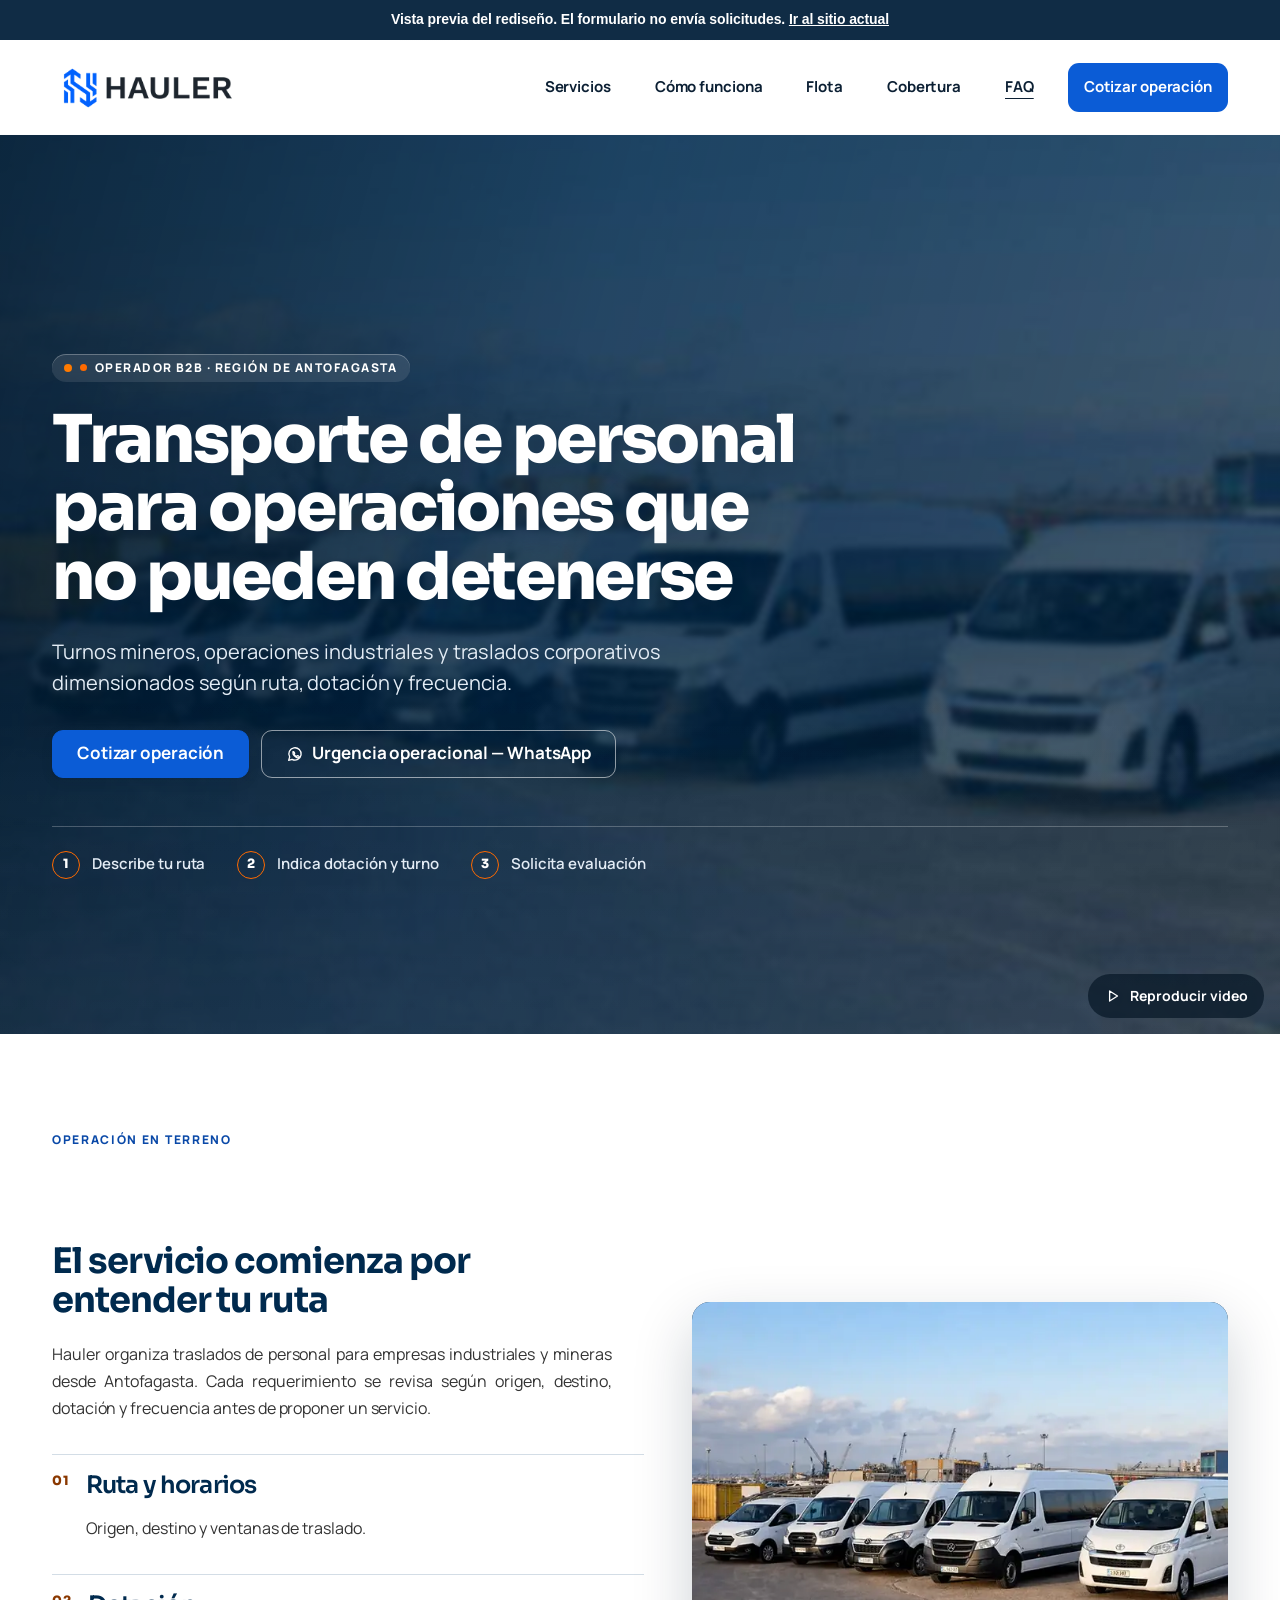
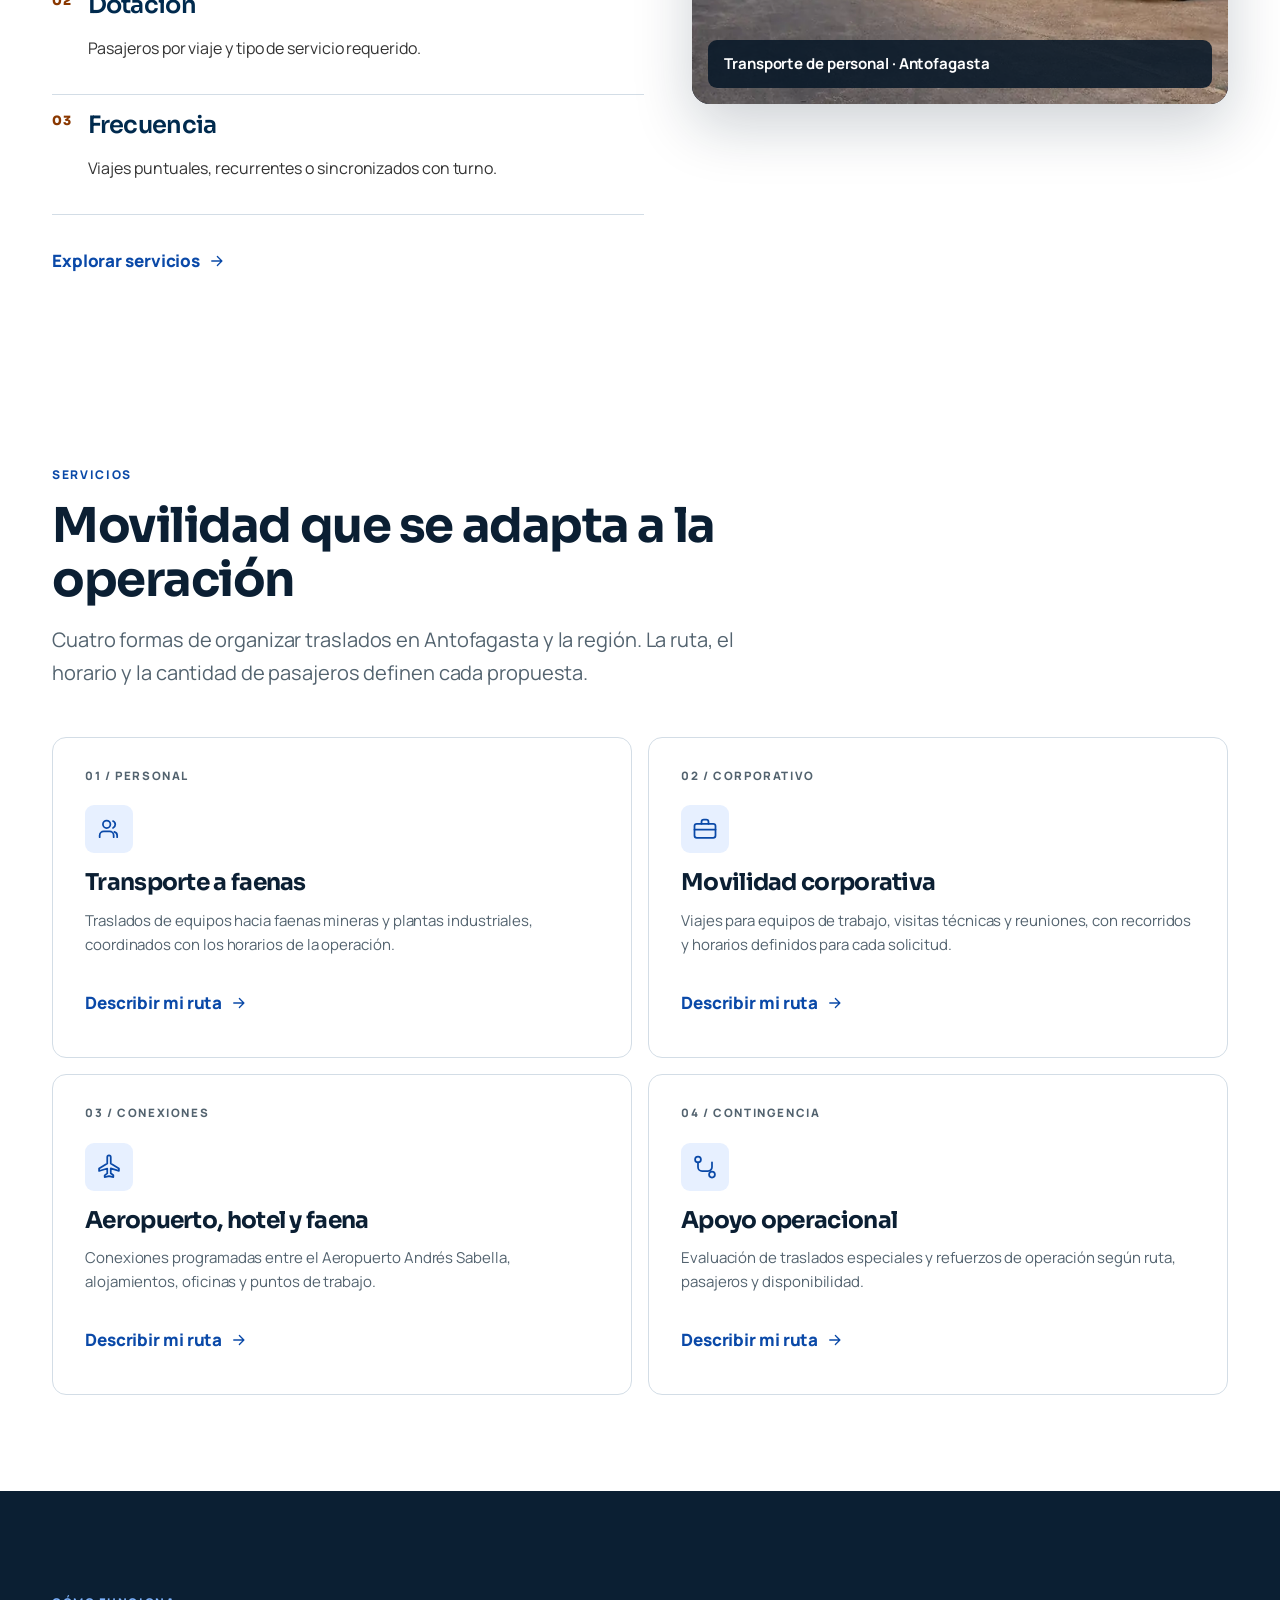
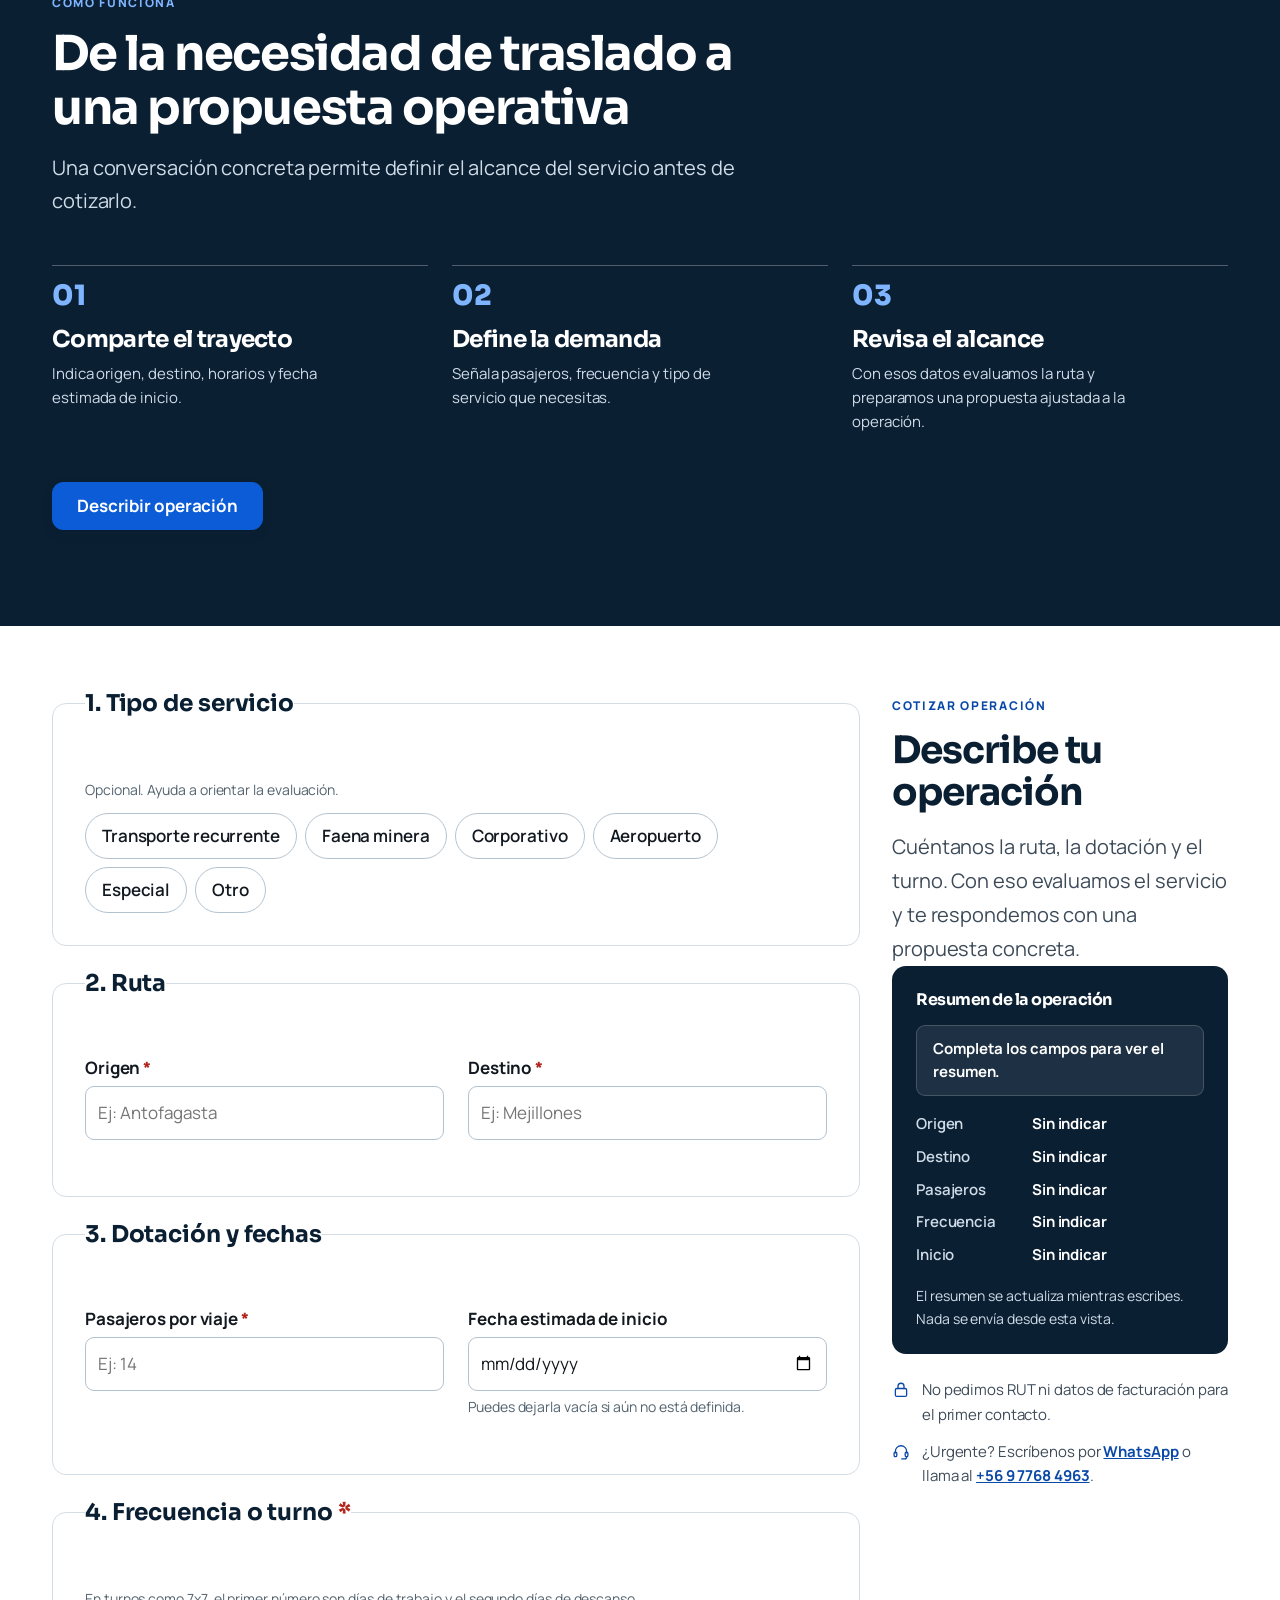
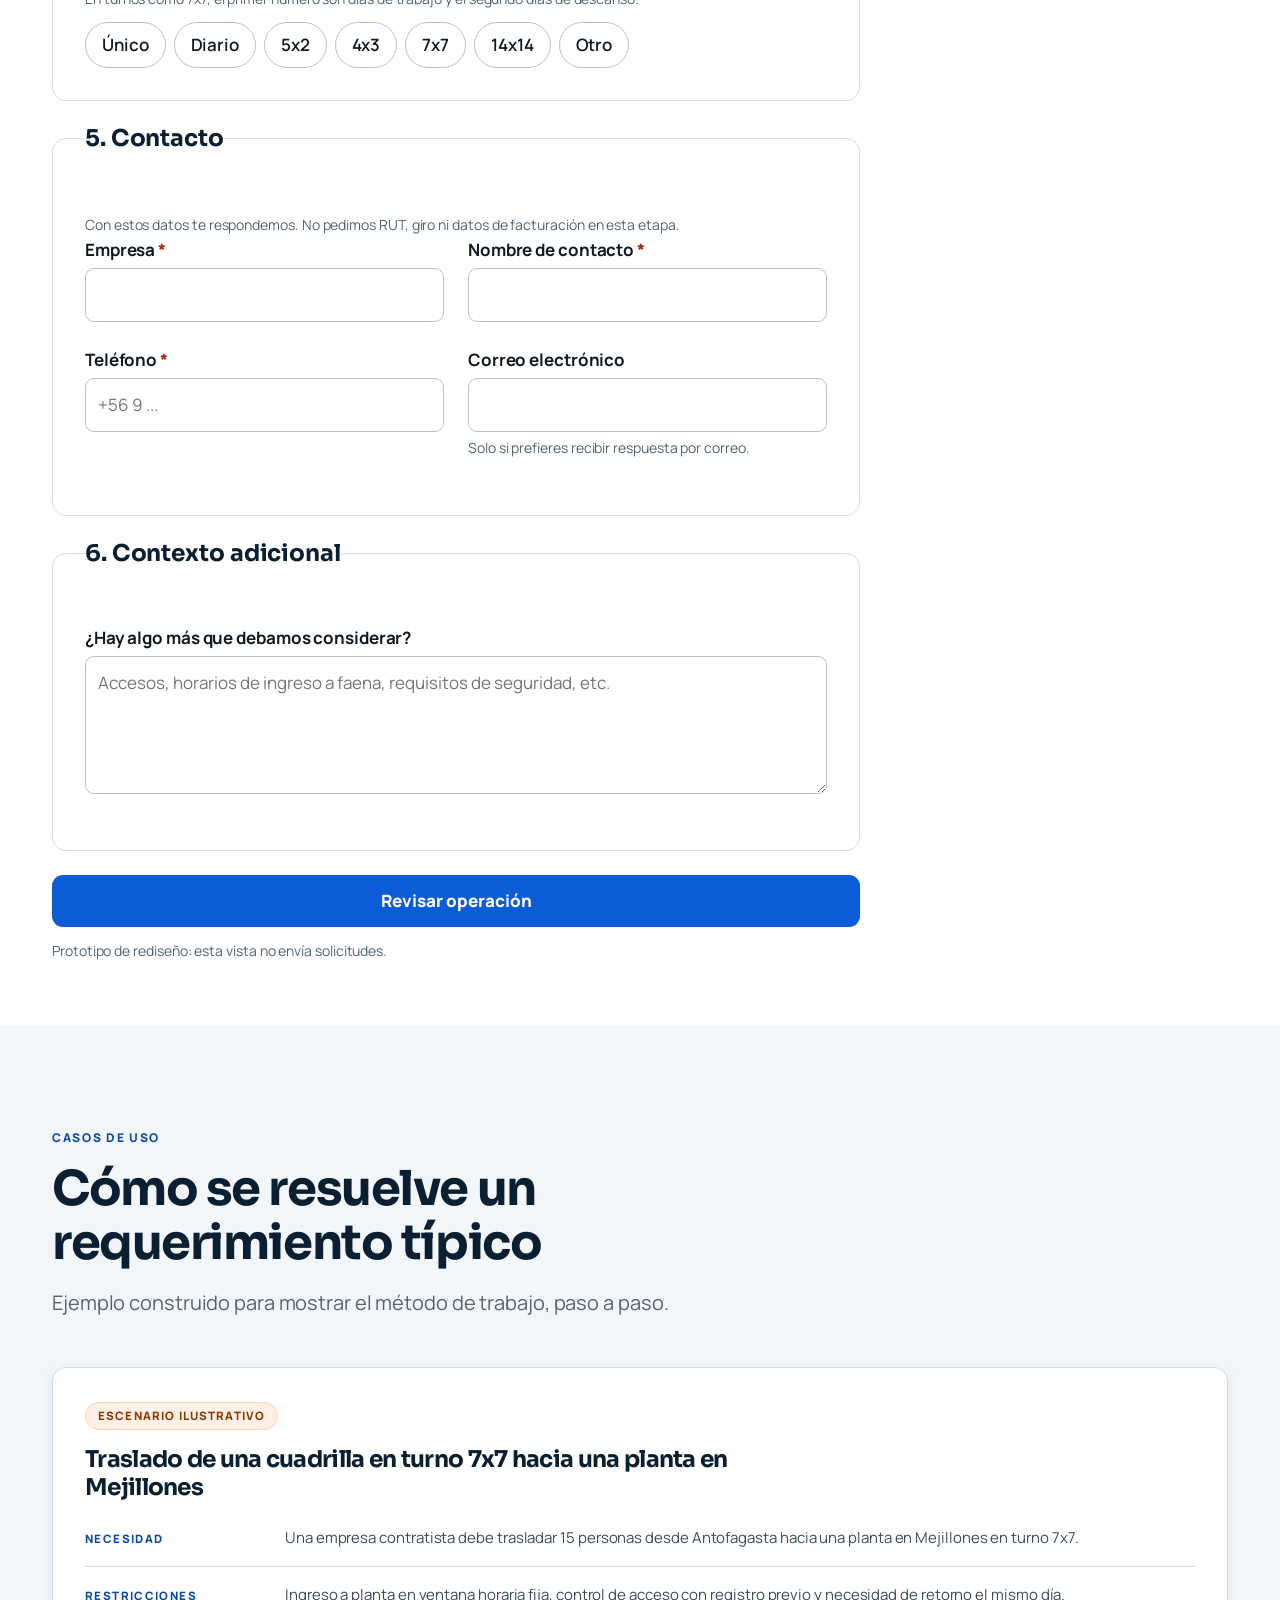
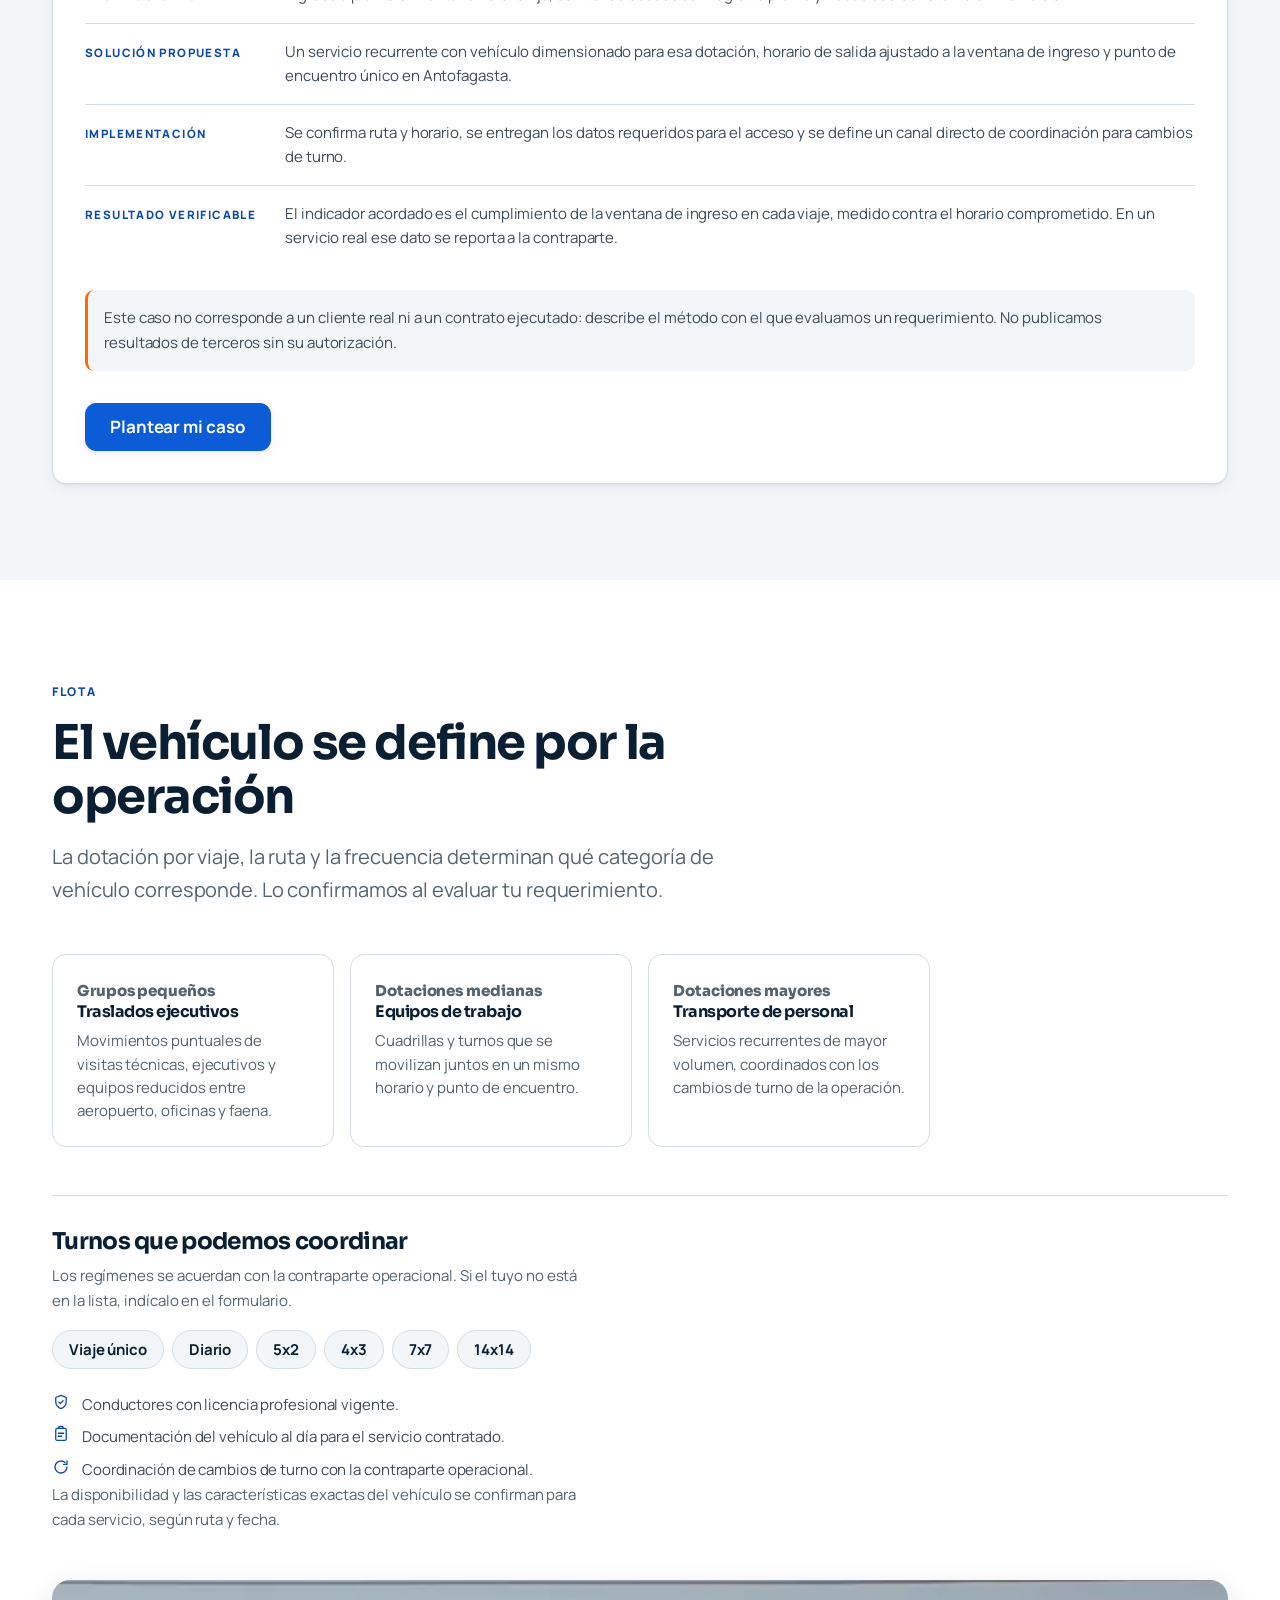
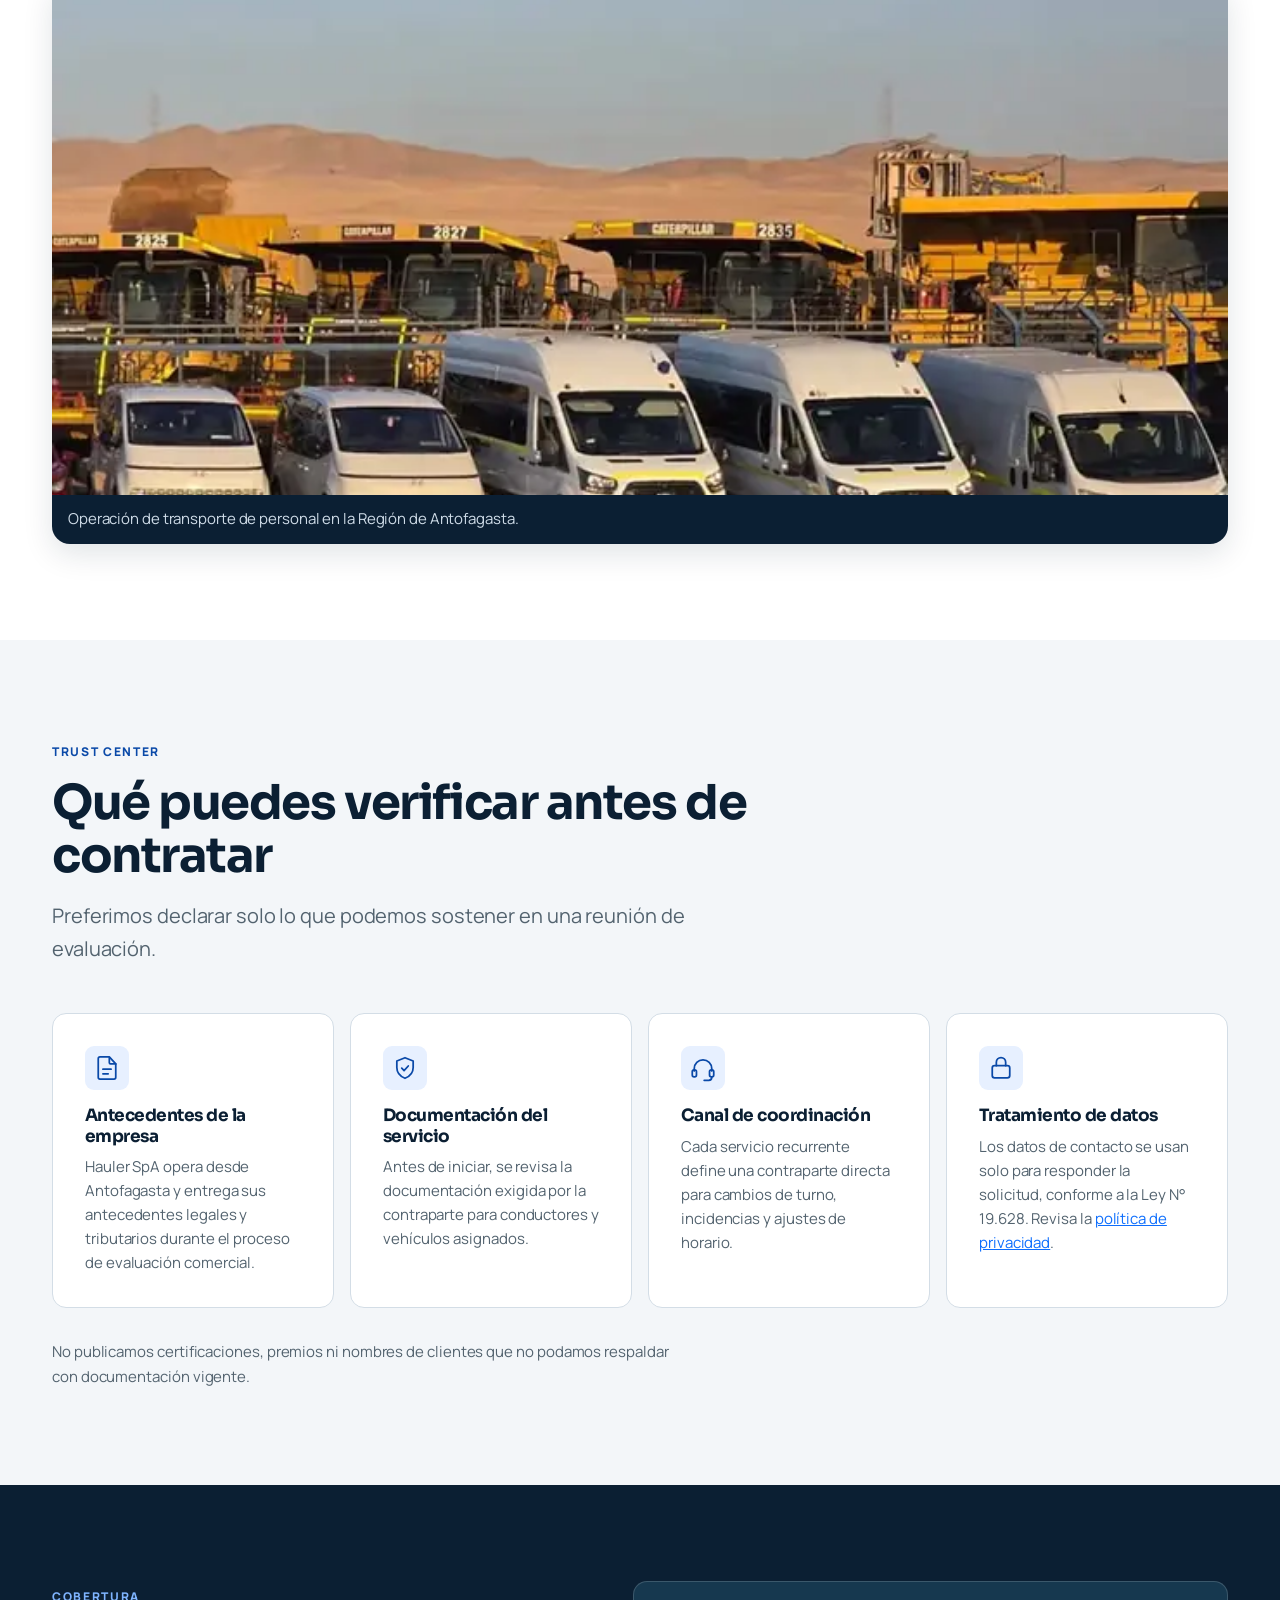
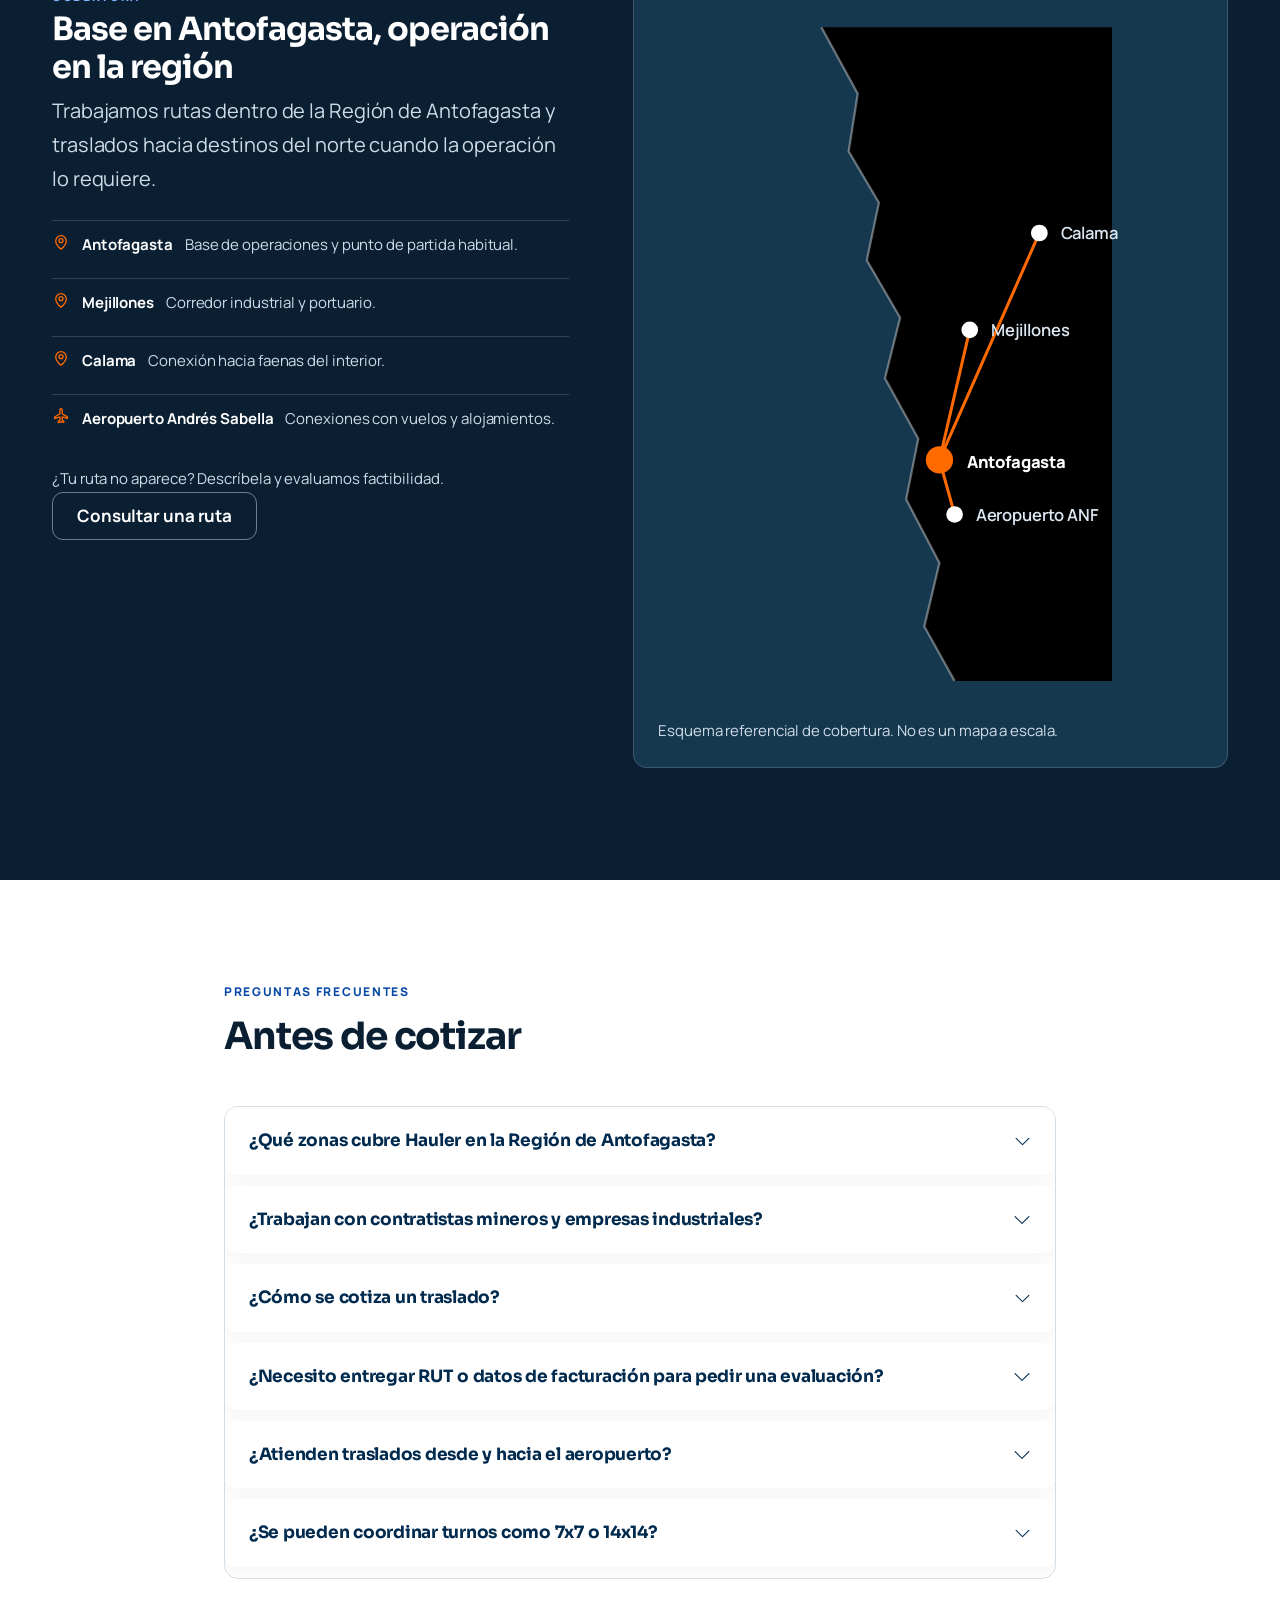
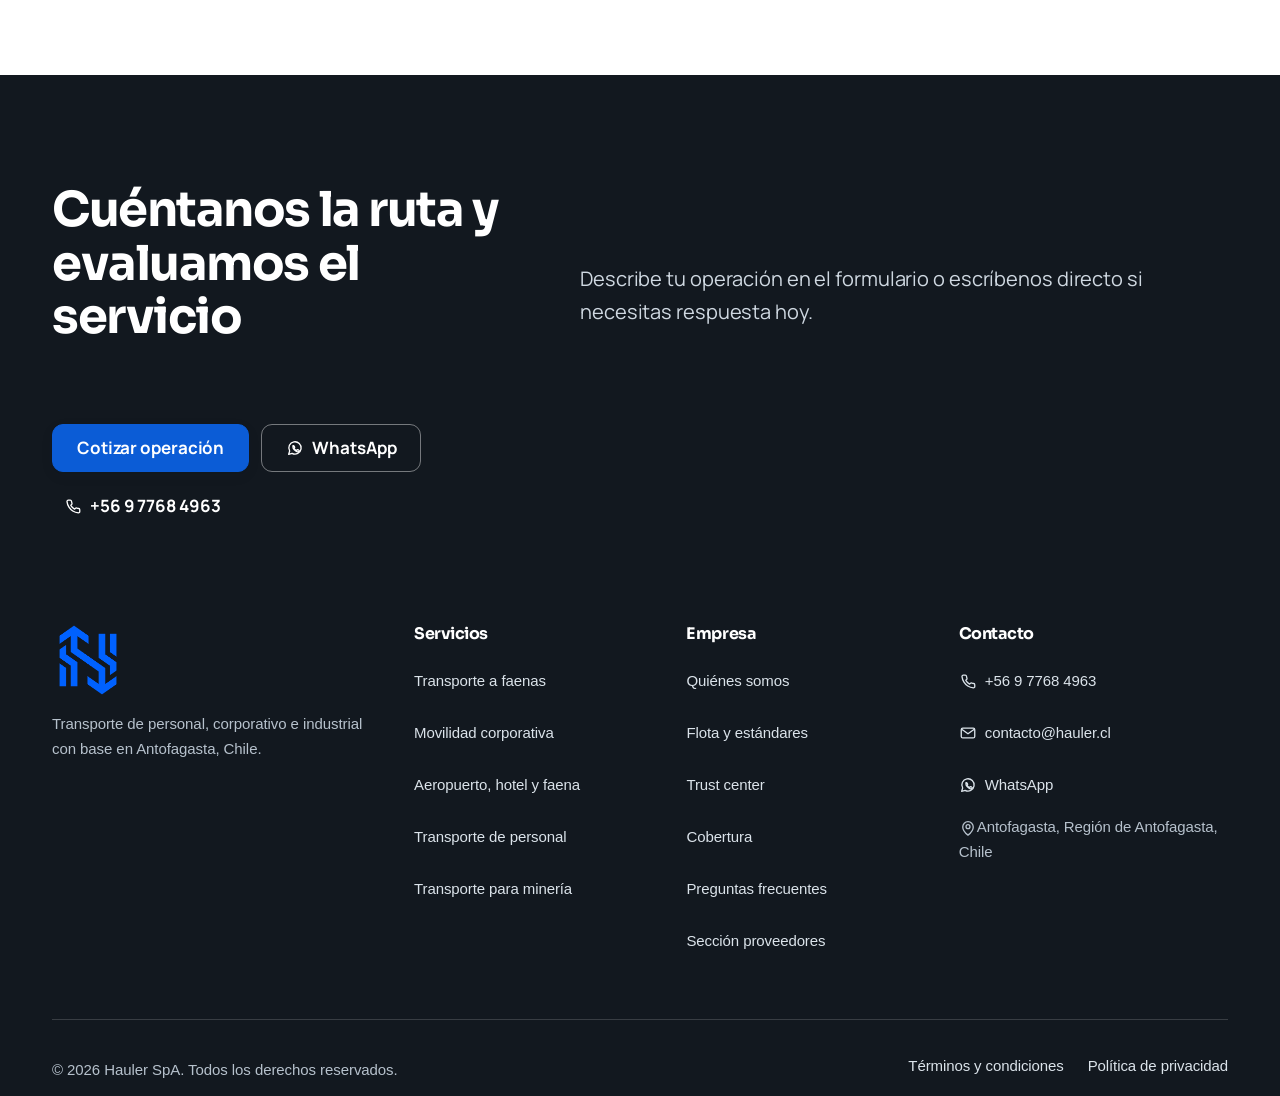
==== commit 45dddc8b: "Publish interim 2026 home preview with video" ====
--- a/index.html
+++ b/index.html
@@ -50,14 +50,15 @@
   <meta name="geo.position" content="-23.6509;-70.3954">
   <meta name="ICBM" content="-23.6509, -70.3954">
 
-  <!-- PRECONNECT (acelera carga de recursos externos — Core Web Vitals 2026) -->
-  <link rel="preconnect" href="https://cdnjs.cloudflare.com" crossorigin>
+  <!-- PRECONNECT (acelera carga de recursos externos — Core Web Vitals 2026)
+       Font Awesome (cdnjs) se retiró del Home: la iconografía ahora es un
+       sprite SVG outline propio, en línea. Un tercero menos en la ruta crítica. -->
   <link rel="preconnect" href="https://fonts.googleapis.com">
   <link rel="preconnect" href="https://fonts.gstatic.com" crossorigin>
-  <link rel="dns-prefetch" href="https://cdnjs.cloudflare.com">
-
-  <!-- Preload de la foto de flota real usada como fondo del hero (candidato LCP above-the-fold) -->
-  <link rel="preload" as="image" href="public_html/img/2.webp" fetchpriority="high">
+
+  <!-- Preload del poster del hero: es el elemento LCP. El video se carga
+       después y sólo cuando puede reproducirse sin penalizar el primer render. -->
+  <link rel="preload" as="image" href="public_html/img/hero-poster.jpg" fetchpriority="high">
 
   <!-- CSS crítico (bloqueante, mismo origen): Bootstrap local + bundle v13
        (style + glass-v10 + polish-v11 + refine-v12 minificados en un archivo) -->
@@ -67,13 +68,11 @@
        sobreescribir sólo lo necesario del hero, sin tocar otras páginas -->
   <link rel="stylesheet" href="public_html/css/redesign-2026.css?v=3">
 
-  <!-- CSS no crítico (asíncrono, no bloquea el primer render):
-       tipografías Google + Font Awesome (iconos) -->
-  <link rel="preload" as="style" href="https://fonts.googleapis.com/css2?family=Manrope:wght@400;500;600;700;800&family=Sora:wght@400;500;600;700;800&display=swap" onload="this.onload=null;this.rel='stylesheet'">
-  <link rel="preload" as="style" href="https://cdnjs.cloudflare.com/ajax/libs/font-awesome/6.4.0/css/all.min.css" onload="this.onload=null;this.rel='stylesheet'">
+  <!-- CSS no crítico (asíncrono, no bloquea el primer render): sólo tipografías.
+       Pesos recortados a los realmente usados (400/600/700/800). -->
+  <link rel="preload" as="style" href="https://fonts.googleapis.com/css2?family=Manrope:wght@400;600;700;800&family=Sora:wght@700;800&display=swap" onload="this.onload=null;this.rel='stylesheet'">
   <noscript>
-    <link rel="stylesheet" href="https://fonts.googleapis.com/css2?family=Manrope:wght@400;500;600;700;800&family=Sora:wght@400;500;600;700;800&display=swap">
-    <link rel="stylesheet" href="https://cdnjs.cloudflare.com/ajax/libs/font-awesome/6.4.0/css/all.min.css">
+    <link rel="stylesheet" href="https://fonts.googleapis.com/css2?family=Manrope:wght@400;600;700;800&family=Sora:wght@700;800&display=swap">
   </noscript>
 
   <!-- FAVICON -->
@@ -285,37 +284,55 @@
   </script>
 
 <noscript><style>#ob-form{display:none!important}</style></noscript></head>
-<body><div role="note" style="background:#102c45;color:#fff;padding:10px 20px;font:600 14px/1.4 Arial,sans-serif;text-align:center">Vista previa del rediseño. El formulario no envía solicitudes. <a style="color:#fff;text-decoration:underline" href="https://hauler.cl/">Ir al sitio actual</a></div>
-
-
-<a class="h26-skip-link" href="#contenido-principal">Saltar al contenido</a>
+<body>
+
+
+<a class="h26-skip-link" href="#contenido-principal">Saltar al contenido</a><div role="note" style="background:#102c45;color:#fff;padding:10px 20px;font:600 14px/1.4 Arial,sans-serif;text-align:center">Vista previa del rediseño. El formulario no envía solicitudes. <a style="color:#fff;text-decoration:underline" href="https://hauler.cl/">Ir al sitio actual</a></div>
+
+<!-- ============================================================
+     SPRITE DE ICONOS — sistema unico outline, stroke 1.6 (PDF §9).
+     Reemplaza a Font Awesome en el Home y elimina un tercero de la
+     ruta critica. Ningun emoji se usa como iconografia de producto.
+============================================================ -->
+<svg class="h26-sr-only" aria-hidden="true" focusable="false" xmlns="http://www.w3.org/2000/svg"><defs>
+  <symbol id="h26-i-users" viewBox="0 0 24 24"><path d="M16 19v-1.5A3.5 3.5 0 0 0 12.5 14h-5A3.5 3.5 0 0 0 4 17.5V19"/><circle cx="10" cy="8" r="3.2"/><path d="M19 19v-1.4a3.3 3.3 0 0 0-2.4-3.1M15.4 5.2a3.2 3.2 0 0 1 0 5.9"/></symbol>
+  <symbol id="h26-i-briefcase" viewBox="0 0 24 24"><rect x="3" y="7.5" width="18" height="12" rx="2"/><path d="M9 7.5V6a2 2 0 0 1 2-2h2a2 2 0 0 1 2 2v1.5M3 12.5h18"/></symbol>
+  <symbol id="h26-i-plane" viewBox="0 0 24 24"><path d="M10.5 3.6a1.5 1.5 0 0 1 3 0V9l7 4.2v2.1l-7-2.1v4.2l2.2 1.7v1.5L12 19.8l-3.7.9v-1.5l2.2-1.7v-4.2l-7 2.1v-2.1L10.5 9z"/></symbol>
+  <symbol id="h26-i-route" viewBox="0 0 24 24"><circle cx="6" cy="5.5" r="2.5"/><circle cx="18" cy="18.5" r="2.5"/><path d="M6 8v4a3.5 3.5 0 0 0 3.5 3.5h5a3.5 3.5 0 0 0 3.5-3.5V8"/></symbol>
+  <symbol id="h26-i-van" viewBox="0 0 24 24"><path d="M2 16.5V9a1.5 1.5 0 0 1 1.5-1.5h9L18 11h2.5A1.5 1.5 0 0 1 22 12.5v4H19M8 16.5H2M13 16.5h3"/><circle cx="6.5" cy="17" r="1.9"/><circle cx="17.5" cy="17" r="1.9"/></symbol>
+  <symbol id="h26-i-shield" viewBox="0 0 24 24"><path d="M12 3.2 5 6v5.5c0 4.2 2.9 7.6 7 9.3 4.1-1.7 7-5.1 7-9.3V6z"/><path d="m9.2 12.2 2 2 3.6-3.9"/></symbol>
+  <symbol id="h26-i-clipboard" viewBox="0 0 24 24"><rect x="5" y="4.5" width="14" height="16" rx="2"/><path d="M9 4.5V3.6A1.6 1.6 0 0 1 10.6 2h2.8A1.6 1.6 0 0 1 15 3.6v.9M8.5 11h7M8.5 15h4.5"/></symbol>
+  <symbol id="h26-i-refresh" viewBox="0 0 24 24"><path d="M20 12a8 8 0 1 1-2.6-5.9M20 4v4.5h-4.5"/></symbol>
+  <symbol id="h26-i-headset" viewBox="0 0 24 24"><path d="M4.5 14.5v-2a7.5 7.5 0 0 1 15 0v2"/><rect x="2.8" y="13.5" width="3.6" height="6" rx="1.6"/><rect x="17.6" y="13.5" width="3.6" height="6" rx="1.6"/><path d="M19.5 19.5v.4a2.6 2.6 0 0 1-2.6 2.6H13"/></symbol>
+  <symbol id="h26-i-pin" viewBox="0 0 24 24"><path d="M12 21.5s7-5.6 7-11a7 7 0 1 0-14 0c0 5.4 7 11 7 11z"/><circle cx="12" cy="10.2" r="2.6"/></symbol>
+  <symbol id="h26-i-phone" viewBox="0 0 24 24"><path d="M21 16.9v2.6a1.7 1.7 0 0 1-1.9 1.7 17 17 0 0 1-7.4-2.6 16.7 16.7 0 0 1-5.1-5.1A17 17 0 0 1 4 6.1 1.7 1.7 0 0 1 5.7 4.2h2.6a1.7 1.7 0 0 1 1.7 1.5c.1.9.3 1.7.6 2.5a1.7 1.7 0 0 1-.4 1.8l-1.1 1.1a13.6 13.6 0 0 0 5.1 5.1l1.1-1.1a1.7 1.7 0 0 1 1.8-.4c.8.3 1.6.5 2.5.6a1.7 1.7 0 0 1 1.4 1.6z"/></symbol>
+  <symbol id="h26-i-mail" viewBox="0 0 24 24"><rect x="3" y="5.5" width="18" height="13" rx="2"/><path d="m3.6 7 8.4 6 8.4-6"/></symbol>
+  <symbol id="h26-i-whatsapp" viewBox="0 0 24 24"><path d="M3.5 20.5 4.9 16a8.2 8.2 0 1 1 3.2 3.1z"/><path d="M9 9.3c.2-.5.4-.5.7-.5h.5c.2 0 .4 0 .6.5l.7 1.6c.1.3 0 .5-.1.7l-.4.5c-.1.2-.2.3 0 .6a6.4 6.4 0 0 0 2.9 2.4c.3.1.4 0 .6-.1l.6-.7c.2-.2.4-.2.6-.1l1.6.8c.3.1.4.3.4.5a1.9 1.9 0 0 1-1.3 1.5 3.9 3.9 0 0 1-3-.7 9.7 9.7 0 0 1-4-4.4 3.2 3.2 0 0 1 .6-2.6z"/></symbol>
+  <symbol id="h26-i-play" viewBox="0 0 24 24"><path d="M7.5 5.3 18 12 7.5 18.7z"/></symbol>
+  <symbol id="h26-i-pause" viewBox="0 0 24 24"><path d="M9 5v14M15 5v14"/></symbol>
+  <symbol id="h26-i-arrow" viewBox="0 0 24 24"><path d="M5 12h13M12.5 6l6 6-6 6"/></symbol>
+  <symbol id="h26-i-doc" viewBox="0 0 24 24"><path d="M14 3v4.5a1 1 0 0 0 1 1h4.5"/><path d="M19.5 8.5V20a1.5 1.5 0 0 1-1.5 1.5H6A1.5 1.5 0 0 1 4.5 20V4A1.5 1.5 0 0 1 6 2.5h8z"/><path d="M8.5 13h7M8.5 17h4.5"/></symbol>
+  <symbol id="h26-i-lock" viewBox="0 0 24 24"><rect x="4.5" y="10" width="15" height="10.5" rx="2"/><path d="M8 10V7a4 4 0 0 1 8 0v3"/></symbol>
+</defs></svg>
+
 <!-- NAVBAR -->
-<nav class="navbar navbar-expand-lg navbar-light bg-white shadow-sm fixed-top">
-  <div class="container-fluid px-5">
+<nav class="navbar navbar-expand-lg navbar-light bg-white fixed-top">
+  <div class="container-fluid">
     <a class="navbar-brand fw-bold ps-0 ms-0" href="#inicio" aria-label="Hauler, volver al inicio">
-      <img src="public_html/img/logotipohauler-nav.webp" class="logo" alt="Hauler SpA - Transporte Corporativo, Industrial y Minero en Antofagasta" width="234" height="60" fetchpriority="high">
+      <img src="public_html/img/logotipohauler-nav.webp" class="logo" alt="Hauler SpA — Transporte de personal en Antofagasta" width="234" height="60" fetchpriority="high">
     </a>
     <button class="navbar-toggler" type="button" data-bs-toggle="collapse" data-bs-target="#navbarNav" aria-controls="navbarNav" aria-expanded="false" aria-label="Abrir menú de navegación">
       <span class="navbar-toggler-icon"></span>
     </button>
 
     <div class="collapse navbar-collapse justify-content-end" id="navbarNav">
-      <ul class="navbar-nav">
-        <li class="nav-item">
-          <a class="nav-link " href="./">Inicio</a>
-        </li>
-        <li class="nav-item">
-          <a class="nav-link" href="#servicios">Servicios</a>
-        </li>
-        <li class="nav-item">
-          <a class="nav-link" href="#proceso">Cómo trabajamos</a>
-        </li>
-        <li class="nav-item">
-          <a class="nav-link nav-link--cta" href="#cotizar">Cotizar operación</a>
-        </li>
-        <li class="nav-item">
-          <a class="nav-link " href="https://hauler.cl/seccionproveedores">Sección proveedores</a>
-        </li>
+      <ul class="navbar-nav align-items-lg-center">
+        <li class="nav-item"><a class="nav-link" href="#servicios">Servicios</a></li>
+        <li class="nav-item"><a class="nav-link" href="#proceso">Cómo funciona</a></li>
+        <li class="nav-item"><a class="nav-link" href="#flota">Flota</a></li>
+        <li class="nav-item"><a class="nav-link" href="#cobertura">Cobertura</a></li>
+        <li class="nav-item"><a class="nav-link" href="#preguntas-frecuentes">FAQ</a></li>
+        <li class="nav-item"><a class="nav-link nav-link--cta" href="#cotizar">Cotizar operación</a></li>
       </ul>
     </div>
   </div>
@@ -323,19 +340,40 @@
 
 
 <main id="contenido-principal">
-<!-- HERO -->
-<header id="inicio" class="hero hero--redesign d-flex align-items-center text-white position-relative overflow-hidden">
-  <img src="public_html/img/2.webp" alt="Varias camionetas de pasajeros estacionadas cerca de una instalación minera en el norte de Chile" class="hero-bg-img" width="1920" height="1080" fetchpriority="high">
-  <div class="hero-overlay"></div>
-  <div class="container mt-5 pt-5 position-relative">
+<!-- ============================================================
+     1. HERO — propuesta de valor + CTA dominante (PDF §6.1, §8)
+============================================================ -->
+<header id="inicio" class="hero hero--redesign">
+  <div class="hero-media" id="hero-media" data-video="paused">
+    <!-- Poster: elemento LCP, ya descargado por preload. -->
+    <img src="public_html/img/hero-poster.jpg" alt="Flota de transporte de personal de Hauler en una instalación industrial del norte de Chile" width="1920" height="1080" fetchpriority="high" decoding="async">
+    <!-- Video institucional existente. Carga diferida: solo se descarga y
+         reproduce cuando el hero esta visible, no hay reduced-motion y la
+         conexion no pide ahorro de datos. Silenciado, sin controles nativos. -->
+    <video id="hero-video" preload="none" muted loop playsinline disablepictureinpicture
+           poster="public_html/img/hero-poster.jpg" aria-hidden="true" tabindex="-1"
+           width="1920" height="1080" data-src="public_html/img/videodeportada.mp4"></video>
+  </div>
+  <div class="hero-overlay" aria-hidden="true"></div>
+
+  <button type="button" class="h26-video-toggle" id="hero-video-toggle" aria-pressed="true" hidden>
+    <svg class="h26-icon h26-icon--sm h26-icon-pause" aria-hidden="true"><use href="#h26-i-pause"></use></svg>
+    <svg class="h26-icon h26-icon--sm h26-icon-play" aria-hidden="true"><use href="#h26-i-play"></use></svg>
+    <span class="h26-video-toggle-text">Reproducir video</span>
+  </button>
+
+  <div class="h26-container">
     <span class="hero-kicker"><span class="hero-kicker-dot" aria-hidden="true"></span>Operador B2B · Región de Antofagasta</span>
-    <h1 class="fw-bold">Transporte de personal para operaciones que no pueden detenerse</h1>
-    <p class="lead">Traslados de personal para empresas industriales y mineras en Antofagasta, dimensionados según ruta, dotación y frecuencia.</p>
-    <div class="d-flex gap-3 mt-3 flex-wrap">
-      <a href="#cotizar" class="btn btn-hauler-primary fw-semibold">Cotizar operación</a>
-      <a href="https://wa.link/te8k8u" target="_blank" rel="noopener noreferrer" class="btn btn-hauler-secondary fw-semibold">Urgencia operativa por WhatsApp</a>
-    </div>
-    <ol class="hero-steps list-unstyled mt-4 mb-0">
+    <h1>Transporte de personal para operaciones que no pueden detenerse</h1>
+    <p class="lead">Turnos mineros, operaciones industriales y traslados corporativos dimensionados según ruta, dotación y frecuencia.</p>
+    <div class="hero-actions">
+      <a href="#cotizar" class="btn-hauler-primary">Cotizar operación</a>
+      <a href="https://wa.link/te8k8u" target="_blank" rel="noopener noreferrer" class="btn-hauler-secondary">
+        <svg class="h26-icon h26-icon--sm" aria-hidden="true"><use href="#h26-i-whatsapp"></use></svg>
+        Urgencia operacional — WhatsApp
+      </a>
+    </div>
+    <ol class="hero-steps">
       <li><span class="hero-step-num" aria-hidden="true">1</span>Describe tu ruta</li>
       <li><span class="hero-step-num" aria-hidden="true">2</span>Indica dotación y turno</li>
       <li><span class="hero-step-num" aria-hidden="true">3</span>Solicita evaluación</li>
@@ -344,440 +382,661 @@
 </header>
 
 
-<!-- CAPACIDAD OPERATIVA -->
-<section id="quienes-somos" class="h26-proof" aria-labelledby="h26-proof-title">
-  <div class="container">
+<!-- ============================================================
+     2. PRUEBA OPERACIONAL TEMPRANA (PDF §6.2, §15)
+============================================================ -->
+<section id="quienes-somos" class="h26-proof h26-section" aria-labelledby="h26-proof-title">
+  <div class="h26-container">
     <div class="h26-proof-grid">
       <div class="h26-proof-copy">
-        <span class="section-eyebrow">Operación en terreno</span>
-        <h2 id="h26-proof-title">El servicio comienza por entender tu ruta.</h2>
-        <p class="h26-intro">Hauler organiza traslados de personal para empresas industriales y mineras desde Antofagasta. Cada requerimiento se revisa según origen, destino, dotación y frecuencia.</p>
+        <span class="h26-eyebrow">Operación en terreno</span>
+        <h2 id="h26-proof-title">El servicio comienza por entender tu ruta</h2>
+        <p class="h26-intro">Hauler organiza traslados de personal para empresas industriales y mineras desde Antofagasta. Cada requerimiento se revisa según origen, destino, dotación y frecuencia antes de proponer un servicio.</p>
         <div class="h26-proof-points" aria-label="Aspectos que revisamos para dimensionar un traslado">
           <div><span class="h26-proof-num">01</span><div><h3>Ruta y horarios</h3><p>Origen, destino y ventanas de traslado.</p></div></div>
-          <div><span class="h26-proof-num">02</span><div><h3>Dotación</h3><p>Pasajeros y tipo de servicio requerido.</p></div></div>
-          <div><span class="h26-proof-num">03</span><div><h3>Frecuencia</h3><p>Viajes puntuales, recurrentes o por turno.</p></div></div>
+          <div><span class="h26-proof-num">02</span><div><h3>Dotación</h3><p>Pasajeros por viaje y tipo de servicio requerido.</p></div></div>
+          <div><span class="h26-proof-num">03</span><div><h3>Frecuencia</h3><p>Viajes puntuales, recurrentes o sincronizados con turno.</p></div></div>
         </div>
-        <a class="h26-text-link" href="#servicios">Explorar servicios <span aria-hidden="true">↗</span></a>
+        <a class="h26-text-link" href="#servicios">Explorar servicios <svg class="h26-icon h26-icon--sm" aria-hidden="true"><use href="#h26-i-arrow"></use></svg></a>
       </div>
       <figure class="h26-proof-image">
-        <img src="public_html/img/1.webp" alt="Vehículos de transporte de personal en Antofagasta" loading="lazy" width="600" height="400">
+        <img src="public_html/img/1.webp" alt="Vehículos de transporte de personal de Hauler estacionados en Antofagasta" loading="lazy" decoding="async" width="900" height="675">
         <figcaption>Transporte de personal · Antofagasta</figcaption>
       </figure>
     </div>
   </div>
 </section>
 
-<!-- SERVICIOS -->
-<section id="servicios" class="h26-services" aria-labelledby="h26-services-title">
-  <div class="container">
-    <div class="h26-section-heading">
-      <span class="section-eyebrow">Servicios</span>
-      <h2 id="h26-services-title">Movilidad que se adapta a la operación.</h2>
+
+<!-- ============================================================
+     3. SERVICIOS PRINCIPALES (PDF §6.3)
+============================================================ -->
+<section id="servicios" class="h26-services h26-section" aria-labelledby="h26-services-title">
+  <div class="h26-container">
+    <div class="h26-section-head">
+      <span class="h26-eyebrow">Servicios</span>
+      <h2 id="h26-services-title">Movilidad que se adapta a la operación</h2>
       <p>Cuatro formas de organizar traslados en Antofagasta y la región. La ruta, el horario y la cantidad de pasajeros definen cada propuesta.</p>
     </div>
     <div class="h26-service-grid">
       <article class="h26-service-card">
         <span class="h26-service-index">01 / PERSONAL</span>
-        <i class="fa fa-users" aria-hidden="true"></i>
+        <span class="h26-service-icon"><svg class="h26-icon h26-icon--lg" aria-hidden="true"><use href="#h26-i-users"></use></svg></span>
         <h3>Transporte a faenas</h3>
         <p>Traslados de equipos hacia faenas mineras y plantas industriales, coordinados con los horarios de la operación.</p>
-        <a href="#cotizar" aria-label="Cotizar transporte a faenas">Describir mi ruta <span aria-hidden="true">↗</span></a>
+        <a class="h26-text-link" href="#cotizar" aria-label="Cotizar transporte a faenas">Describir mi ruta <svg class="h26-icon h26-icon--sm" aria-hidden="true"><use href="#h26-i-arrow"></use></svg></a>
       </article>
       <article class="h26-service-card">
         <span class="h26-service-index">02 / CORPORATIVO</span>
-        <i class="fa fa-briefcase" aria-hidden="true"></i>
+        <span class="h26-service-icon"><svg class="h26-icon h26-icon--lg" aria-hidden="true"><use href="#h26-i-briefcase"></use></svg></span>
         <h3>Movilidad corporativa</h3>
         <p>Viajes para equipos de trabajo, visitas técnicas y reuniones, con recorridos y horarios definidos para cada solicitud.</p>
-        <a href="#cotizar" aria-label="Cotizar movilidad corporativa">Describir mi ruta <span aria-hidden="true">↗</span></a>
+        <a class="h26-text-link" href="#cotizar" aria-label="Cotizar movilidad corporativa">Describir mi ruta <svg class="h26-icon h26-icon--sm" aria-hidden="true"><use href="#h26-i-arrow"></use></svg></a>
       </article>
       <article class="h26-service-card">
         <span class="h26-service-index">03 / CONEXIONES</span>
-        <i class="fa fa-plane" aria-hidden="true"></i>
+        <span class="h26-service-icon"><svg class="h26-icon h26-icon--lg" aria-hidden="true"><use href="#h26-i-plane"></use></svg></span>
         <h3>Aeropuerto, hotel y faena</h3>
         <p>Conexiones programadas entre el Aeropuerto Andrés Sabella, alojamientos, oficinas y puntos de trabajo.</p>
-        <a href="#cotizar" aria-label="Cotizar traslado desde el aeropuerto">Describir mi ruta <span aria-hidden="true">↗</span></a>
+        <a class="h26-text-link" href="#cotizar" aria-label="Cotizar traslado desde el aeropuerto">Describir mi ruta <svg class="h26-icon h26-icon--sm" aria-hidden="true"><use href="#h26-i-arrow"></use></svg></a>
       </article>
       <article class="h26-service-card">
         <span class="h26-service-index">04 / CONTINGENCIA</span>
-        <i class="fa fa-route" aria-hidden="true"></i>
+        <span class="h26-service-icon"><svg class="h26-icon h26-icon--lg" aria-hidden="true"><use href="#h26-i-route"></use></svg></span>
         <h3>Apoyo operacional</h3>
         <p>Evaluación de traslados especiales y refuerzos de operación según ruta, pasajeros y disponibilidad.</p>
-        <a href="#cotizar" aria-label="Consultar apoyo operacional">Describir mi ruta <span aria-hidden="true">↗</span></a>
+        <a class="h26-text-link" href="#cotizar" aria-label="Consultar apoyo operacional">Describir mi ruta <svg class="h26-icon h26-icon--sm" aria-hidden="true"><use href="#h26-i-arrow"></use></svg></a>
       </article>
     </div>
   </div>
 </section>
 
-<!-- PROCESO -->
-<section id="proceso" class="h26-process" aria-labelledby="h26-process-title">
-  <div class="container">
-    <div class="h26-process-heading">
-      <span class="section-eyebrow">Cómo trabajamos</span>
-      <h2 id="h26-process-title">De la necesidad de traslado a una propuesta operativa.</h2>
+
+<!-- ============================================================
+     4. CÓMO FUNCIONA (PDF §6.4)
+============================================================ -->
+<section id="proceso" class="h26-process h26-section" aria-labelledby="h26-process-title">
+  <div class="h26-container">
+    <div class="h26-section-head h26-section-head--onnavy">
+      <span class="h26-eyebrow h26-eyebrow--onnavy">Cómo funciona</span>
+      <h2 id="h26-process-title">De la necesidad de traslado a una propuesta operativa</h2>
       <p>Una conversación concreta permite definir el alcance del servicio antes de cotizarlo.</p>
     </div>
     <ol class="h26-process-steps">
       <li><span aria-hidden="true">01</span><div><h3>Comparte el trayecto</h3><p>Indica origen, destino, horarios y fecha estimada de inicio.</p></div></li>
       <li><span aria-hidden="true">02</span><div><h3>Define la demanda</h3><p>Señala pasajeros, frecuencia y tipo de servicio que necesitas.</p></div></li>
-      <li><span aria-hidden="true">03</span><div><h3>Revisa el alcance</h3><p>Con esos datos se puede evaluar la ruta y preparar una propuesta ajustada a la operación.</p></div></li>
+      <li><span aria-hidden="true">03</span><div><h3>Revisa el alcance</h3><p>Con esos datos evaluamos la ruta y preparamos una propuesta ajustada a la operación.</p></div></li>
     </ol>
-    <a href="#cotizar" class="btn btn-hauler-primary h26-process-cta">Describir operación</a>
+    <a href="#cotizar" class="btn-hauler-primary">Describir operación</a>
   </div>
 </section>
 
-<!-- Sección Cotización -->
-<section id="cotizar" class="ob-section bg-light py-5">
-  <div class="container">
-    <header class="ob-header">
-      <span class="section-eyebrow">Cotización</span>
-      <h2 id="ob-titulo">Describe tu operación</h2>
-      <p>Indica la ruta, la dotación y la frecuencia del traslado. Con ese detalle evaluamos tu operación.</p>
-      <p class="ob-aviso"><strong>Vista previa:</strong> este formulario es un prototipo y no envía solicitudes.</p>
-      <noscript><p class="ob-noscript">Este prototipo necesita JavaScript y de todos modos no envía solicitudes. Para cotizar, usa el <a href="https://hauler.cl/#cotizar">formulario de cotización vigente</a> o escribe por <a href="https://wa.link/te8k8u">WhatsApp</a>.</p></noscript>
-    </header>
-
+
+<!-- ============================================================
+     5. OPERATION BUILDER (PDF §6.5, §11, §12, §13)
+     Formulario progresivo con resumen en vivo. El prototipo NO envía
+     datos: la acción final entrega un resumen revisable en pantalla.
+============================================================ -->
+<section id="cotizar" class="ob-section h26-section" aria-labelledby="ob-titulo">
+  <div class="h26-container">
     <div class="ob-layout">
-      <aside class="ob-resumen" aria-labelledby="ob-resumen-titulo">
-        <h3 id="ob-resumen-titulo">Resumen de la operación</h3>
-        <dl class="ob-resumen-lista">
-          <div><dt>Origen</dt><dd id="ob-res-origen">Sin indicar</dd></div>
-          <div><dt>Destino</dt><dd id="ob-res-destino">Sin indicar</dd></div>
-          <div><dt>Pasajeros</dt><dd id="ob-res-pasajeros">Sin indicar</dd></div>
-          <div><dt>Frecuencia</dt><dd id="ob-res-frecuencia">Sin indicar</dd></div>
-          <div><dt>Inicio</dt><dd id="ob-res-fecha">Sin indicar</dd></div>
-        </dl>
-        <p class="ob-resumen-nota">El resumen no incluye tus datos de contacto.</p>
-        <p class="ob-sr-only" id="ob-resumen-sr" role="status" aria-live="polite"></p>
-      </aside>
+
+      <div class="ob-intro">
+        <span class="h26-eyebrow">Cotizar operación</span>
+        <h2 id="ob-titulo">Describe tu operación</h2>
+        <p class="h26-intro">Cuéntanos la ruta, la dotación y el turno. Con eso evaluamos el servicio y te respondemos con una propuesta concreta.</p>
+
+        <aside class="ob-resumen" aria-labelledby="ob-resumen-titulo">
+          <h3 id="ob-resumen-titulo">Resumen de la operación</h3>
+          <p class="ob-resumen-linea" id="ob-resumen-linea">Completa los campos para ver el resumen.</p>
+          <dl class="ob-resumen-lista">
+            <div><dt>Origen</dt><dd id="ob-res-origen">Sin indicar</dd></div>
+            <div><dt>Destino</dt><dd id="ob-res-destino">Sin indicar</dd></div>
+            <div><dt>Pasajeros</dt><dd id="ob-res-pasajeros">Sin indicar</dd></div>
+            <div><dt>Frecuencia</dt><dd id="ob-res-frecuencia">Sin indicar</dd></div>
+            <div><dt>Inicio</dt><dd id="ob-res-fecha">Sin indicar</dd></div>
+          </dl>
+          <p class="ob-resumen-nota">El resumen se actualiza mientras escribes. Nada se envía desde esta vista.</p>
+          <p class="h26-sr-only" id="ob-resumen-sr" role="status" aria-live="polite"></p>
+        </aside>
+
+        <ul class="ob-garantias">
+          <li><svg class="h26-icon h26-icon--sm" aria-hidden="true"><use href="#h26-i-lock"></use></svg><span>No pedimos RUT ni datos de facturación para el primer contacto.</span></li>
+          <li><svg class="h26-icon h26-icon--sm" aria-hidden="true"><use href="#h26-i-headset"></use></svg><span>¿Urgente? Escríbenos por <a href="https://wa.link/te8k8u" target="_blank" rel="noopener noreferrer">WhatsApp</a> o llama al <a href="tel:+56977684963">+56 9 7768 4963</a>.</span></li>
+        </ul>
+      </div>
 
       <form id="ob-form" class="ob-form" action="#" method="post" novalidate aria-labelledby="ob-titulo" onsubmit="return false">
-
-        <!-- Honeypot anti-spam: invisible para humanos, los bots lo llenan -->
-        <div class="hp-field" aria-hidden="true">
-          <label for="sitio_web">Sitio web</label>
+        <!-- Campo trampa antispam: invisible para personas usuarias. -->
+        <div class="ob-honey" aria-hidden="true">
+          <label for="sitio_web">No completar</label>
           <input type="text" name="sitio_web" id="sitio_web" tabindex="-1" autocomplete="off">
         </div>
 
         <fieldset class="ob-fieldset">
-          <legend>1. Datos de la operación</legend>
-
-          <fieldset class="ob-grupo">
-            <legend>Tipo de servicio <span class="ob-opt">(opcional)</span></legend>
-            <div class="ob-chips">
-              <div class="ob-chip"><input type="radio" name="tipo_servicio" id="ts-recurrente" value="recurrente"><label for="ts-recurrente">Transporte recurrente</label></div>
-              <div class="ob-chip"><input type="radio" name="tipo_servicio" id="ts-faena" value="faena-mineria"><label for="ts-faena">Faena minera</label></div>
-              <div class="ob-chip"><input type="radio" name="tipo_servicio" id="ts-corporativo" value="corporativo"><label for="ts-corporativo">Corporativo</label></div>
-              <div class="ob-chip"><input type="radio" name="tipo_servicio" id="ts-aeropuerto" value="aeropuerto"><label for="ts-aeropuerto">Aeropuerto</label></div>
-              <div class="ob-chip"><input type="radio" name="tipo_servicio" id="ts-especial" value="especial"><label for="ts-especial">Especial</label></div>
-              <div class="ob-chip"><input type="radio" name="tipo_servicio" id="ts-otro" value="otro"><label for="ts-otro">Otro</label></div>
-            </div>
-          </fieldset>
-
+          <legend>1. Tipo de servicio</legend>
+          <p class="ob-ayuda" id="ob-ayuda-tipo">Opcional. Ayuda a orientar la evaluación.</p>
+          <div class="ob-chips" role="group" aria-describedby="ob-ayuda-tipo">
+            <div class="ob-chip"><input type="radio" name="tipo_servicio" id="ts-recurrente" value="recurrente"><label for="ts-recurrente">Transporte recurrente</label></div>
+            <div class="ob-chip"><input type="radio" name="tipo_servicio" id="ts-faena" value="faena-mineria"><label for="ts-faena">Faena minera</label></div>
+            <div class="ob-chip"><input type="radio" name="tipo_servicio" id="ts-corporativo" value="corporativo"><label for="ts-corporativo">Corporativo</label></div>
+            <div class="ob-chip"><input type="radio" name="tipo_servicio" id="ts-aeropuerto" value="aeropuerto"><label for="ts-aeropuerto">Aeropuerto</label></div>
+            <div class="ob-chip"><input type="radio" name="tipo_servicio" id="ts-especial" value="especial"><label for="ts-especial">Especial</label></div>
+            <div class="ob-chip"><input type="radio" name="tipo_servicio" id="ts-otro" value="otro"><label for="ts-otro">Otro</label></div>
+          </div>
+          <div class="ob-campo ob-condicional" id="ob-cond-tipo" hidden>
+            <label for="tipo_servicio_otro">Describe el tipo de servicio</label>
+            <input type="text" id="tipo_servicio_otro" name="tipo_servicio_otro" autocomplete="off">
+          </div>
+        </fieldset>
+
+        <fieldset class="ob-fieldset">
+          <legend>2. Ruta</legend>
           <div class="ob-fila">
             <div class="ob-campo">
-              <label for="origen">Origen</label>
-              <input type="text" id="origen" name="origen" autocomplete="off" required aria-describedby="ob-err-origen">
+              <label for="origen">Origen <span class="ob-req" aria-hidden="true">*</span></label>
+              <input type="text" id="origen" name="origen" autocomplete="off" required aria-describedby="ob-err-origen" placeholder="Ej: Antofagasta">
               <p class="ob-error" id="ob-err-origen" hidden></p>
             </div>
             <div class="ob-campo">
-              <label for="destino">Destino</label>
-              <input type="text" id="destino" name="destino" autocomplete="off" required aria-describedby="ob-err-destino">
+              <label for="destino">Destino <span class="ob-req" aria-hidden="true">*</span></label>
+              <input type="text" id="destino" name="destino" autocomplete="off" required aria-describedby="ob-err-destino" placeholder="Ej: Mejillones">
               <p class="ob-error" id="ob-err-destino" hidden></p>
             </div>
           </div>
-
+        </fieldset>
+
+        <fieldset class="ob-fieldset">
+          <legend>3. Dotación y fechas</legend>
           <div class="ob-fila">
             <div class="ob-campo">
-              <label for="pasajeros">Pasajeros por viaje</label>
-              <input type="number" id="pasajeros" name="pasajeros" min="1" step="1" inputmode="numeric" required aria-describedby="ob-err-pasajeros">
+              <label for="pasajeros">Pasajeros por viaje <span class="ob-req" aria-hidden="true">*</span></label>
+              <input type="number" id="pasajeros" name="pasajeros" min="1" step="1" inputmode="numeric" required aria-describedby="ob-err-pasajeros" placeholder="Ej: 14">
               <p class="ob-error" id="ob-err-pasajeros" hidden></p>
             </div>
             <div class="ob-campo">
-              <label for="fecha_inicio">Fecha de inicio <span class="ob-opt">(opcional)</span></label>
+              <label for="fecha_inicio">Fecha estimada de inicio</label>
               <input type="date" id="fecha_inicio" name="fecha_inicio" aria-describedby="ob-ayuda-fecha">
               <p class="ob-ayuda" id="ob-ayuda-fecha">Puedes dejarla vacía si aún no está definida.</p>
             </div>
           </div>
-
-          <fieldset class="ob-grupo" id="ob-grupo-frecuencia" aria-describedby="ob-ayuda-frecuencia ob-err-frecuencia">
-            <legend>Frecuencia</legend>
-            <p class="ob-ayuda" id="ob-ayuda-frecuencia">En turnos como 7x7, el primer número son días de trabajo y el segundo días de descanso.</p>
-            <div class="ob-chips">
-              <div class="ob-chip"><input type="radio" name="frecuencia" id="fr-unico" value="unico" required><label for="fr-unico">Único</label></div>
-              <div class="ob-chip"><input type="radio" name="frecuencia" id="fr-diario" value="diario"><label for="fr-diario">Diario</label></div>
-              <div class="ob-chip"><input type="radio" name="frecuencia" id="fr-5x2" value="5x2"><label for="fr-5x2">5x2</label></div>
-              <div class="ob-chip"><input type="radio" name="frecuencia" id="fr-4x3" value="4x3"><label for="fr-4x3">4x3</label></div>
-              <div class="ob-chip"><input type="radio" name="frecuencia" id="fr-7x7" value="7x7"><label for="fr-7x7">7x7</label></div>
-              <div class="ob-chip"><input type="radio" name="frecuencia" id="fr-14x14" value="14x14"><label for="fr-14x14">14x14</label></div>
-              <div class="ob-chip"><input type="radio" name="frecuencia" id="fr-otro" value="otro"><label for="fr-otro">Otro</label></div>
-            </div>
-            <p class="ob-error" id="ob-err-frecuencia" hidden></p>
-          </fieldset>
         </fieldset>
 
+        <fieldset class="ob-fieldset" id="ob-grupo-frecuencia" aria-describedby="ob-ayuda-frecuencia ob-err-frecuencia">
+          <legend>4. Frecuencia o turno <span class="ob-req" aria-hidden="true">*</span></legend>
+          <p class="ob-ayuda" id="ob-ayuda-frecuencia">En turnos como 7x7, el primer número son días de trabajo y el segundo días de descanso.</p>
+          <div class="ob-chips" role="radiogroup" aria-labelledby="ob-ayuda-frecuencia">
+            <div class="ob-chip"><input type="radio" name="frecuencia" id="fr-unico" value="unico" required><label for="fr-unico">Único</label></div>
+            <div class="ob-chip"><input type="radio" name="frecuencia" id="fr-diario" value="diario"><label for="fr-diario">Diario</label></div>
+            <div class="ob-chip"><input type="radio" name="frecuencia" id="fr-5x2" value="5x2"><label for="fr-5x2">5x2</label></div>
+            <div class="ob-chip"><input type="radio" name="frecuencia" id="fr-4x3" value="4x3"><label for="fr-4x3">4x3</label></div>
+            <div class="ob-chip"><input type="radio" name="frecuencia" id="fr-7x7" value="7x7"><label for="fr-7x7">7x7</label></div>
+            <div class="ob-chip"><input type="radio" name="frecuencia" id="fr-14x14" value="14x14"><label for="fr-14x14">14x14</label></div>
+            <div class="ob-chip"><input type="radio" name="frecuencia" id="fr-otro" value="otro"><label for="fr-otro">Otro</label></div>
+          </div>
+          <div class="ob-campo ob-condicional" id="ob-cond-frecuencia" hidden>
+            <label for="frecuencia_otro">Describe la frecuencia</label>
+            <input type="text" id="frecuencia_otro" name="frecuencia_otro" autocomplete="off" placeholder="Ej: 10x10 con relevo los martes">
+          </div>
+          <p class="ob-error" id="ob-err-frecuencia" hidden></p>
+        </fieldset>
+
         <fieldset class="ob-fieldset">
-          <legend>2. Contacto</legend>
-
+          <legend>5. Contacto</legend>
+          <p class="ob-ayuda">Con estos datos te respondemos. No pedimos RUT, giro ni datos de facturación en esta etapa.</p>
           <div class="ob-fila">
             <div class="ob-campo">
-              <label for="empresa">Empresa</label>
+              <label for="empresa">Empresa <span class="ob-req" aria-hidden="true">*</span></label>
               <input type="text" id="empresa" name="empresa" autocomplete="organization" required aria-describedby="ob-err-empresa">
               <p class="ob-error" id="ob-err-empresa" hidden></p>
             </div>
             <div class="ob-campo">
-              <label for="nombre_contacto">Nombre de contacto</label>
+              <label for="nombre_contacto">Nombre de contacto <span class="ob-req" aria-hidden="true">*</span></label>
               <input type="text" id="nombre_contacto" name="nombre_contacto" autocomplete="name" required aria-describedby="ob-err-nombre_contacto">
               <p class="ob-error" id="ob-err-nombre_contacto" hidden></p>
             </div>
           </div>
-
           <div class="ob-fila">
             <div class="ob-campo">
-              <label for="telefono">Teléfono</label>
-              <input type="tel" id="telefono" name="telefono" autocomplete="tel" inputmode="tel" required aria-describedby="ob-err-telefono">
+              <label for="telefono">Teléfono <span class="ob-req" aria-hidden="true">*</span></label>
+              <input type="tel" id="telefono" name="telefono" autocomplete="tel" inputmode="tel" required aria-describedby="ob-err-telefono" placeholder="+56 9 ...">
               <p class="ob-error" id="ob-err-telefono" hidden></p>
             </div>
             <div class="ob-campo">
-              <label for="correo">Correo <span class="ob-opt">(opcional)</span></label>
+              <label for="correo">Correo electrónico</label>
               <input type="email" id="correo" name="correo" autocomplete="email" aria-describedby="ob-ayuda-correo ob-err-correo">
               <p class="ob-ayuda" id="ob-ayuda-correo">Solo si prefieres recibir respuesta por correo.</p>
               <p class="ob-error" id="ob-err-correo" hidden></p>
             </div>
           </div>
-
+        </fieldset>
+
+        <fieldset class="ob-fieldset">
+          <legend>6. Contexto adicional</legend>
           <div class="ob-campo">
-            <label for="informacion_adicional">Información adicional <span class="ob-opt">(opcional)</span></label>
-            <textarea id="informacion_adicional" name="informacion_adicional" rows="4"></textarea>
+            <label for="informacion_adicional">¿Hay algo más que debamos considerar?</label>
+            <textarea id="informacion_adicional" name="informacion_adicional" rows="4" placeholder="Accesos, horarios de ingreso a faena, requisitos de seguridad, etc."></textarea>
           </div>
         </fieldset>
 
-        <button type="button" id="ob-preview-btn" class="ob-boton">Revisar datos (vista previa)</button>
+        <div class="ob-acciones">
+          <button type="button" id="ob-preview-btn" class="ob-boton" data-estado="default">
+            <span class="ob-boton-texto">Revisar operación</span>
+            <span class="ob-boton-spinner" aria-hidden="true"></span>
+          </button>
+          <p class="ob-nota-legal">Prototipo de rediseño: esta vista no envía solicitudes.</p>
+        </div>
         <div id="ob-mensaje" class="ob-mensaje" role="status" tabindex="-1"></div>
       </form>
+
     </div>
   </div>
 </section>
 
-<!-- SECCIÓN PREGUNTAS FRECUENTES (AEO — responde búsquedas de voz e IA) -->
-<section id="preguntas-frecuentes" class="py-5 bg-light">
-  <div class="container" style="max-width:860px;">
-    <div class="text-center"><span class="section-eyebrow">FAQ</span></div>
-    <h2 class="text-center fw-bold mb-2" style="color:#002a4e;">Preguntas frecuentes</h2>
-    <p class="text-center mb-4" style="color:#555;">Lo que más nos consultan contratistas mineros y empresas industriales antes de iniciar una operación con Hauler.</p>
-    <div class="accordion" id="faqSeoAccordion">
-
+
+<!-- ============================================================
+     6. CASOS DE USO (PDF §6.6, §16)
+     Escenario operacional ilustrativo, NO un cliente real. Rotulado
+     explícitamente para no atribuir resultados a terceros.
+============================================================ -->
+<section id="casos" class="h26-cases h26-section" aria-labelledby="h26-cases-title">
+  <div class="h26-container">
+    <div class="h26-section-head">
+      <span class="h26-eyebrow">Casos de uso</span>
+      <h2 id="h26-cases-title">Cómo se resuelve un requerimiento típico</h2>
+      <p>Ejemplo construido para mostrar el método de trabajo, paso a paso.</p>
+    </div>
+
+    <article class="h26-case">
+      <p class="h26-case-tag">Escenario ilustrativo</p>
+      <h3>Traslado de una cuadrilla en turno 7x7 hacia una planta en Mejillones</h3>
+      <ol class="h26-case-steps">
+        <li><span class="h26-case-step-label">Necesidad</span><p>Una empresa contratista debe trasladar 15 personas desde Antofagasta hacia una planta en Mejillones en turno 7x7.</p></li>
+        <li><span class="h26-case-step-label">Restricciones</span><p>Ingreso a planta en ventana horaria fija, control de acceso con registro previo y necesidad de retorno el mismo día.</p></li>
+        <li><span class="h26-case-step-label">Solución propuesta</span><p>Un servicio recurrente con vehículo dimensionado para esa dotación, horario de salida ajustado a la ventana de ingreso y punto de encuentro único en Antofagasta.</p></li>
+        <li><span class="h26-case-step-label">Implementación</span><p>Se confirma ruta y horario, se entregan los datos requeridos para el acceso y se define un canal directo de coordinación para cambios de turno.</p></li>
+        <li><span class="h26-case-step-label">Resultado verificable</span><p>El indicador acordado es el cumplimiento de la ventana de ingreso en cada viaje, medido contra el horario comprometido. En un servicio real ese dato se reporta a la contraparte.</p></li>
+      </ol>
+      <p class="h26-case-note">Este caso no corresponde a un cliente real ni a un contrato ejecutado: describe el método con el que evaluamos un requerimiento. No publicamos resultados de terceros sin su autorización.</p>
+      <p class="h26-case-cta"><a href="#cotizar" class="btn-hauler-primary">Plantear mi caso</a></p>
+    </article>
+  </div>
+</section>
+
+
+<!-- ============================================================
+     7. FLOTA Y ESTÁNDARES (PDF §6.7)
+     Categorías por dotación. No se declaran cantidades, marcas ni
+     patentes que no estén verificadas.
+============================================================ -->
+<section id="flota" class="h26-fleet h26-section" aria-labelledby="h26-fleet-title">
+  <div class="h26-container">
+    <div class="h26-section-head">
+      <span class="h26-eyebrow">Flota</span>
+      <h2 id="h26-fleet-title">El vehículo se define por la operación</h2>
+      <p>La dotación por viaje, la ruta y la frecuencia determinan qué categoría de vehículo corresponde. Lo confirmamos al evaluar tu requerimiento.</p>
+    </div>
+
+    <div class="h26-fleet-grid">
+      <article class="h26-capacity">
+        <p class="h26-capacity-range">Grupos pequeños</p>
+        <h3>Traslados ejecutivos</h3>
+        <p>Movimientos puntuales de visitas técnicas, ejecutivos y equipos reducidos entre aeropuerto, oficinas y faena.</p>
+      </article>
+      <article class="h26-capacity">
+        <p class="h26-capacity-range">Dotaciones medianas</p>
+        <h3>Equipos de trabajo</h3>
+        <p>Cuadrillas y turnos que se movilizan juntos en un mismo horario y punto de encuentro.</p>
+      </article>
+      <article class="h26-capacity">
+        <p class="h26-capacity-range">Dotaciones mayores</p>
+        <h3>Transporte de personal</h3>
+        <p>Servicios recurrentes de mayor volumen, coordinados con los cambios de turno de la operación.</p>
+      </article>
+    </div>
+
+    <div class="h26-shifts">
+      <h3>Turnos que podemos coordinar</h3>
+      <p>Los regímenes se acuerdan con la contraparte operacional. Si el tuyo no está en la lista, indícalo en el formulario.</p>
+      <ul class="h26-shift-list">
+        <li>Viaje único</li>
+        <li>Diario</li>
+        <li>5x2</li>
+        <li>4x3</li>
+        <li>7x7</li>
+        <li>14x14</li>
+      </ul>
+      <ul class="h26-shift-standards" aria-label="Estándares de operación">
+        <li><svg class="h26-icon h26-icon--sm" aria-hidden="true"><use href="#h26-i-shield"></use></svg>Conductores con licencia profesional vigente.</li>
+        <li><svg class="h26-icon h26-icon--sm" aria-hidden="true"><use href="#h26-i-clipboard"></use></svg>Documentación del vehículo al día para el servicio contratado.</li>
+        <li><svg class="h26-icon h26-icon--sm" aria-hidden="true"><use href="#h26-i-refresh"></use></svg>Coordinación de cambios de turno con la contraparte operacional.</li>
+      </ul>
+      <p class="h26-trust-foot">La disponibilidad y las características exactas del vehículo se confirman para cada servicio, según ruta y fecha.</p>
+    </div>
+
+    <figure class="h26-fleet-media">
+      <img src="public_html/img/4.webp" alt="Vehículo de transporte de personal de Hauler en ruta en el norte de Chile" loading="lazy" decoding="async" width="1200" height="525">
+      <figcaption>Operación de transporte de personal en la Región de Antofagasta.</figcaption>
+    </figure>
+  </div>
+</section>
+
+
+<!-- ============================================================
+     8. TRUST CENTER (PDF §6.8, §15)
+     Solo compromisos operacionales verificables. Sin certificaciones,
+     premios ni clientes que no estén documentados.
+============================================================ -->
+<section id="trust" class="h26-trust h26-section" aria-labelledby="h26-trust-title">
+  <div class="h26-container">
+    <div class="h26-section-head">
+      <span class="h26-eyebrow">Trust center</span>
+      <h2 id="h26-trust-title">Qué puedes verificar antes de contratar</h2>
+      <p>Preferimos declarar solo lo que podemos sostener en una reunión de evaluación.</p>
+    </div>
+    <div class="h26-trust-grid">
+      <article class="h26-trust-card">
+        <span class="h26-trust-icon"><svg class="h26-icon h26-icon--lg" aria-hidden="true"><use href="#h26-i-doc"></use></svg></span>
+        <h3>Antecedentes de la empresa</h3>
+        <p>Hauler SpA opera desde Antofagasta y entrega sus antecedentes legales y tributarios durante el proceso de evaluación comercial.</p>
+      </article>
+      <article class="h26-trust-card">
+        <span class="h26-trust-icon"><svg class="h26-icon h26-icon--lg" aria-hidden="true"><use href="#h26-i-shield"></use></svg></span>
+        <h3>Documentación del servicio</h3>
+        <p>Antes de iniciar, se revisa la documentación exigida por la contraparte para conductores y vehículos asignados.</p>
+      </article>
+      <article class="h26-trust-card">
+        <span class="h26-trust-icon"><svg class="h26-icon h26-icon--lg" aria-hidden="true"><use href="#h26-i-headset"></use></svg></span>
+        <h3>Canal de coordinación</h3>
+        <p>Cada servicio recurrente define una contraparte directa para cambios de turno, incidencias y ajustes de horario.</p>
+      </article>
+      <article class="h26-trust-card">
+        <span class="h26-trust-icon"><svg class="h26-icon h26-icon--lg" aria-hidden="true"><use href="#h26-i-lock"></use></svg></span>
+        <h3>Tratamiento de datos</h3>
+        <p>Los datos de contacto se usan solo para responder la solicitud, conforme a la Ley N° 19.628. Revisa la <a href="#" data-bs-toggle="modal" data-bs-target="#privacidadModal">política de privacidad</a>.</p>
+      </article>
+    </div>
+    <p class="h26-trust-foot">No publicamos certificaciones, premios ni nombres de clientes que no podamos respaldar con documentación vigente.</p>
+  </div>
+</section>
+
+
+<!-- ============================================================
+     9. COBERTURA (PDF §6.9, §9)
+     Consola operacional: mapa SVG simplificado del norte + equivalente
+     textual accesible. El SVG es decorativo; la lista es la fuente.
+============================================================ -->
+<section id="cobertura" class="h26-coverage h26-section" aria-labelledby="h26-coverage-title">
+  <div class="h26-container">
+    <div class="h26-coverage-grid">
+      <div class="h26-coverage-copy">
+        <span class="h26-eyebrow h26-eyebrow--onnavy">Cobertura</span>
+        <h2 id="h26-coverage-title">Base en Antofagasta, operación en la región</h2>
+        <p class="h26-intro">Trabajamos rutas dentro de la Región de Antofagasta y traslados hacia destinos del norte cuando la operación lo requiere.</p>
+        <ul class="h26-coverage-list">
+          <li><svg class="h26-icon h26-icon--sm" aria-hidden="true"><use href="#h26-i-pin"></use></svg><strong>Antofagasta</strong><span>Base de operaciones y punto de partida habitual.</span></li>
+          <li><svg class="h26-icon h26-icon--sm" aria-hidden="true"><use href="#h26-i-pin"></use></svg><strong>Mejillones</strong><span>Corredor industrial y portuario.</span></li>
+          <li><svg class="h26-icon h26-icon--sm" aria-hidden="true"><use href="#h26-i-pin"></use></svg><strong>Calama</strong><span>Conexión hacia faenas del interior.</span></li>
+          <li><svg class="h26-icon h26-icon--sm" aria-hidden="true"><use href="#h26-i-plane"></use></svg><strong>Aeropuerto Andrés Sabella</strong><span>Conexiones con vuelos y alojamientos.</span></li>
+        </ul>
+        <p class="h26-coverage-note">¿Tu ruta no aparece? Descríbela y evaluamos factibilidad.</p>
+        <a href="#cotizar" class="btn-hauler-secondary btn-hauler-secondary--onnavy">Consultar una ruta</a>
+      </div>
+
+      <figure class="h26-map">
+        <svg viewBox="0 0 360 460" role="img" aria-labelledby="h26-map-title h26-map-desc" >
+          <title id="h26-map-title">Mapa esquemático de la Región de Antofagasta</title>
+          <desc id="h26-map-desc">Representación simplificada de la costa del norte de Chile con Antofagasta, Mejillones, Calama y el aeropuerto Andrés Sabella.</desc>
+          <path class="h26-map-land" d="M108 14 132 58 126 96 146 130 138 168 160 206 150 246 172 286 164 326 186 368 176 410 196 446 300 446 300 14z"/>
+          <path class="h26-map-coast" d="M108 14 132 58 126 96 146 130 138 168 160 206 150 246 172 286 164 326 186 368 176 410 196 446"/>
+          <g class="h26-map-route"><path d="M186 300 L206 214"/><path d="M186 300 L252 150"/><path d="M186 300 L196 336"/></g>
+          <g class="h26-map-node h26-map-node--base"><circle cx="186" cy="300" r="9"/><text class="h26-map-label h26-map-label--base" x="204" y="305">Antofagasta</text></g>
+          <g class="h26-map-node"><circle cx="206" cy="214" r="5.5"/><text class="h26-map-label" x="220" y="218">Mejillones</text></g>
+          <g class="h26-map-node"><circle cx="252" cy="150" r="5.5"/><text class="h26-map-label" x="266" y="154">Calama</text></g>
+          <g class="h26-map-node"><circle cx="196" cy="336" r="5.5"/><text class="h26-map-label" x="210" y="340">Aeropuerto ANF</text></g>
+        </svg>
+        <figcaption class="h26-map-caption">Esquema referencial de cobertura. No es un mapa a escala.</figcaption>
+      </figure>
+    </div>
+  </div>
+</section>
+
+
+<!-- ============================================================
+     10. PREGUNTAS FRECUENTES (PDF §6.10) — coincide con FAQPage JSON-LD
+============================================================ -->
+<section id="preguntas-frecuentes" class="h26-faq h26-section" aria-labelledby="h26-faq-title">
+  <div class="h26-container h26-container--narrow">
+    <div class="h26-section-head">
+      <span class="h26-eyebrow">Preguntas frecuentes</span>
+      <h2 id="h26-faq-title">Antes de cotizar</h2>
+    </div>
+    <div class="accordion" id="faqAccordion">
       <div class="accordion-item">
-        <h3 class="accordion-header">
-          <button class="accordion-button collapsed" type="button" data-bs-toggle="collapse" data-bs-target="#faqSeo1" aria-expanded="false" aria-controls="faqSeo1">
-            ¿Qué tamaño de servicio puede manejar Hauler?
-          </button>
+        <h3 class="accordion-header" id="faq-h1">
+          <button class="accordion-button collapsed" type="button" data-bs-toggle="collapse" data-bs-target="#faq-1" aria-expanded="false" aria-controls="faq-1">¿Qué zonas cubre Hauler en la Región de Antofagasta?</button>
         </h3>
-        <div id="faqSeo1" class="accordion-collapse collapse" data-bs-parent="#faqSeoAccordion">
-          <div class="accordion-body">
-            Desde traslados ejecutivos individuales hasta operaciones recurrentes con varias unidades. El alcance y los vehículos se evalúan según ruta, pasajeros, horarios y disponibilidad.
-          </div>
+        <div id="faq-1" class="accordion-collapse collapse" aria-labelledby="faq-h1" data-bs-parent="#faqAccordion">
+          <div class="accordion-body"><p>Operamos traslados dentro de la Región de Antofagasta, incluyendo Antofagasta, Mejillones, Calama y conexiones con el Aeropuerto Andrés Sabella. Para destinos fuera de la región evaluamos factibilidad según la ruta.</p></div>
         </div>
       </div>
-
       <div class="accordion-item">
-        <h3 class="accordion-header">
-          <button class="accordion-button collapsed" type="button" data-bs-toggle="collapse" data-bs-target="#faqSeo2" aria-expanded="false" aria-controls="faqSeo2">
-            ¿Hauler es proveedor directo de las grandes mineras?
-          </button>
+        <h3 class="accordion-header" id="faq-h2">
+          <button class="accordion-button collapsed" type="button" data-bs-toggle="collapse" data-bs-target="#faq-2" aria-expanded="false" aria-controls="faq-2">¿Trabajan con contratistas mineros y empresas industriales?</button>
         </h3>
-        <div id="faqSeo2" class="accordion-collapse collapse" data-bs-parent="#faqSeoAccordion">
-          <div class="accordion-body">
-            En esta página describimos servicios para contratistas y proveedores industriales de la región. Si tu empresa requiere una relación contractual directa, conversemos sobre las condiciones de esa operación.
-          </div>
+        <div id="faq-2" class="accordion-collapse collapse" aria-labelledby="faq-h2" data-bs-parent="#faqAccordion">
+          <div class="accordion-body"><p>Sí. Nuestro servicio está orientado a empresas: contratistas mineros, compañías industriales y organizaciones que necesitan trasladar personal de forma puntual o recurrente.</p></div>
         </div>
       </div>
-
       <div class="accordion-item">
-        <h3 class="accordion-header">
-          <button class="accordion-button collapsed" type="button" data-bs-toggle="collapse" data-bs-target="#faqSeo3" aria-expanded="false" aria-controls="faqSeo3">
-            ¿Cómo consulto por un servicio nuevo o urgente?
-          </button>
+        <h3 class="accordion-header" id="faq-h3">
+          <button class="accordion-button collapsed" type="button" data-bs-toggle="collapse" data-bs-target="#faq-3" aria-expanded="false" aria-controls="faq-3">¿Cómo se cotiza un traslado?</button>
         </h3>
-        <div id="faqSeo3" class="accordion-collapse collapse" data-bs-parent="#faqSeoAccordion">
-          <div class="accordion-body">
-            El plazo depende de la ruta, la dotación y la fecha solicitada. Comparte esos datos para revisar el alcance del servicio. Si es una contingencia, contáctanos por WhatsApp para consultar disponibilidad.
-          </div>
+        <div id="faq-3" class="accordion-collapse collapse" aria-labelledby="faq-h3" data-bs-parent="#faqAccordion">
+          <div class="accordion-body"><p>Necesitamos origen, destino, cantidad de pasajeros, frecuencia o turno y fecha estimada de inicio. Con esos datos evaluamos la ruta y preparamos una propuesta.</p></div>
         </div>
       </div>
-
       <div class="accordion-item">
-        <h3 class="accordion-header">
-          <button class="accordion-button collapsed" type="button" data-bs-toggle="collapse" data-bs-target="#faqSeo4" aria-expanded="false" aria-controls="faqSeo4">
-            ¿Qué documentación entregan al cliente?
-          </button>
+        <h3 class="accordion-header" id="faq-h4">
+          <button class="accordion-button collapsed" type="button" data-bs-toggle="collapse" data-bs-target="#faq-4" aria-expanded="false" aria-controls="faq-4">¿Necesito entregar RUT o datos de facturación para pedir una evaluación?</button>
         </h3>
-        <div id="faqSeo4" class="accordion-collapse collapse" data-bs-parent="#faqSeoAccordion">
-          <div class="accordion-body">
-            Los requisitos documentales dependen del cliente, la ruta y el lugar de ingreso. Indícanos las exigencias de tu operación para revisarlas antes de confirmar el servicio.
-          </div>
+        <div id="faq-4" class="accordion-collapse collapse" aria-labelledby="faq-h4" data-bs-parent="#faqAccordion">
+          <div class="accordion-body"><p>No. Para el primer contacto basta con la ruta, la dotación, el turno y un medio de contacto. Los antecedentes administrativos se solicitan solo si avanzamos a la contratación.</p></div>
         </div>
       </div>
-
       <div class="accordion-item">
-        <h3 class="accordion-header">
-          <button class="accordion-button collapsed" type="button" data-bs-toggle="collapse" data-bs-target="#faqSeo5" aria-expanded="false" aria-controls="faqSeo5">
-            ¿Operan fuera de la Región de Antofagasta?
-          </button>
+        <h3 class="accordion-header" id="faq-h5">
+          <button class="accordion-button collapsed" type="button" data-bs-toggle="collapse" data-bs-target="#faq-5" aria-expanded="false" aria-controls="faq-5">¿Atienden traslados desde y hacia el aeropuerto?</button>
         </h3>
-        <div id="faqSeo5" class="accordion-collapse collapse" data-bs-parent="#faqSeoAccordion">
-          <div class="accordion-body">
-            Nuestra base operacional está en Antofagasta. Evaluamos servicios hacia Calama, Mejillones, Sierra Gorda, Tocopilla y zonas adyacentes según el requerimiento. Para servicios fuera de la región se coordina caso a caso, según disponibilidad y características de la operación.
-          </div>
+        <div id="faq-5" class="accordion-collapse collapse" aria-labelledby="faq-h5" data-bs-parent="#faqAccordion">
+          <div class="accordion-body"><p>Sí. Coordinamos conexiones entre el Aeropuerto Andrés Sabella, alojamientos, oficinas y puntos de trabajo, ajustadas a los horarios de vuelo informados.</p></div>
         </div>
       </div>
-
       <div class="accordion-item">
-        <h3 class="accordion-header">
-          <button class="accordion-button collapsed" type="button" data-bs-toggle="collapse" data-bs-target="#faqSeo6" aria-expanded="false" aria-controls="faqSeo6">
-            ¿Qué servicios de transporte ofrecen en Antofagasta?
-          </button>
+        <h3 class="accordion-header" id="faq-h6">
+          <button class="accordion-button collapsed" type="button" data-bs-toggle="collapse" data-bs-target="#faq-6" aria-expanded="false" aria-controls="faq-6">¿Se pueden coordinar turnos como 7x7 o 14x14?</button>
         </h3>
-        <div id="faqSeo6" class="accordion-collapse collapse" data-bs-parent="#faqSeoAccordion">
-          <div class="accordion-body">
-            Transporte de personal a faenas, movilidad corporativa, conexiones entre aeropuerto, hoteles y faenas, y apoyo a traslados especiales. Cada solicitud se revisa según su operación.
-          </div>
+        <div id="faq-6" class="accordion-collapse collapse" aria-labelledby="faq-h6" data-bs-parent="#faqAccordion">
+          <div class="accordion-body"><p>Sí. Los servicios recurrentes se organizan según el sistema de turnos de la operación. Indícanos el régimen y la fecha de inicio para evaluarlo.</p></div>
         </div>
       </div>
-
     </div>
   </div>
 </section>
 
+
+<!-- ============================================================
+     11. CTA FINAL (PDF §6.11)
+============================================================ -->
+<section id="cta-final" class="h26-final-cta h26-section" aria-labelledby="h26-cta-title">
+  <div class="h26-container">
+    <h2 id="h26-cta-title">Cuéntanos la ruta y evaluamos el servicio</h2>
+    <p>Describe tu operación en el formulario o escríbenos directo si necesitas respuesta hoy.</p>
+    <div class="h26-final-actions">
+      <a href="#cotizar" class="btn-hauler-primary">Cotizar operación</a>
+      <a href="https://wa.link/te8k8u" target="_blank" rel="noopener noreferrer" class="btn-hauler-secondary btn-hauler-secondary--onnavy" data-h26-evento="click_whatsapp">
+        <svg class="h26-icon h26-icon--sm" aria-hidden="true"><use href="#h26-i-whatsapp"></use></svg>
+        WhatsApp
+      </a>
+      <a href="tel:+56977684963" class="h26-cta-phone" data-h26-evento="click_phone">
+        <svg class="h26-icon h26-icon--sm" aria-hidden="true"><use href="#h26-i-phone"></use></svg>
+        +56 9 7768 4963
+      </a>
+    </div>
+  </div>
+</section>
+
 </main>
 
-<!-- FOOTER -->
-<footer class="footer bg-dark-blue text-white py-5">
-  <div class="container">
-    <div class="row justify-content-center text-start">
-      <div class="col-12 col-md-3 mb-4 mb-md-0">
-        <h3 class="fw-bold h5">Hauler</h3>
-        <p class="small mb-0">Operador de transporte corporativo, industrial y minero en la Región de Antofagasta.</p>
-      </div>
-
-      <div class="col-12 col-md-3 mb-4 mb-md-0">
-        <h3 class="fw-bold h5">Contacto</h3>
-        <ul class="list-unstyled small mb-0">
-          <li><i class="fa fa-phone me-2" aria-hidden="true"></i><a href="tel:+56968646396" style="color:#fff; text-decoration: none;">+56 9 6864 6396</a></li>
-          <li><i class="fa fa-envelope me-2" aria-hidden="true"></i><a href="mailto:contacto@hauler.cl" style="color:#fff; text-decoration: none;">contacto@hauler.cl</a></li>
-          <li><i class="fa fa-map-marker-alt me-2" aria-hidden="true"></i>Uribe 636 Of. 302, C. de Negocios, Antofagasta, Chile.</li>
+
+<!-- ============================================================
+     12. FOOTER (PDF §6.12, §8: "Soy proveedor" fuera del nav principal)
+============================================================ -->
+<footer class="footer" id="contacto">
+  <div class="h26-container">
+    <div class="footer-grid">
+      <div class="footer-brand">
+        <img src="public_html/LOGOS/isologo.png" alt="Hauler SpA" width="120" height="120" loading="lazy" decoding="async">
+        <p>Transporte de personal, corporativo e industrial con base en Antofagasta, Chile.</p>
+      </div>
+
+      <div class="footer-col">
+        <h2>Servicios</h2>
+        <ul>
+          <li><a href="#servicios">Transporte a faenas</a></li>
+          <li><a href="#servicios">Movilidad corporativa</a></li>
+          <li><a href="#servicios">Aeropuerto, hotel y faena</a></li>
+          <li><a href="https://hauler.cl/transporte.php">Transporte de personal</a></li>
+          <li><a href="https://hauler.cl/transporte-de-personal-mineria.php">Transporte para minería</a></li>
         </ul>
       </div>
 
-      <div class="col-12 col-md-3 mb-4 mb-md-0">
-        <h3 class="fw-bold h5">Enlaces Rápidos</h3>
-        <ul class="list-unstyled small mb-0">
-          <li><a href="#" class="footer-link" data-bs-toggle="modal" data-bs-target="#terminosModal">Términos y Condiciones</a></li>
-          <li><a href="#" class="footer-link" data-bs-toggle="modal" data-bs-target="#privacidadModal">Política de Privacidad</a></li>
-          <li><a href="#preguntas-frecuentes" class="footer-link">Preguntas Frecuentes</a></li>
-          <li class="mt-2"><a href="https://hauler.cl/transporte-de-personal-mineria" class="footer-link">Transporte de Personal Minería</a></li>
-          <li><a href="https://hauler.cl/transporte-de-personal-antofagasta" class="footer-link">Transporte de Personal Antofagasta</a></li>
-          <li><a href="https://hauler.cl/transporte-de-personal-calama" class="footer-link">Transporte de Personal Calama</a></li>
-          <li><a href="https://hauler.cl/transporte-aeropuerto-antofagasta" class="footer-link">Transporte Aeropuerto Antofagasta</a></li>
+      <div class="footer-col">
+        <h2>Empresa</h2>
+        <ul>
+          <li><a href="#quienes-somos">Quiénes somos</a></li>
+          <li><a href="#flota">Flota y estándares</a></li>
+          <li><a href="#trust">Trust center</a></li>
+          <li><a href="#cobertura">Cobertura</a></li>
+          <li><a href="#preguntas-frecuentes">Preguntas frecuentes</a></li>
+          <li><a href="https://hauler.cl/proveedores.php">Sección proveedores</a></li>
         </ul>
       </div>
 
-      <div class="col-12 col-md-3">
-        <h3 class="fw-bold h5">Escríbenos</h3>
-        <div class="d-flex gap-3">
-          <a href="https://wa.link/te8k8u" target="_blank" rel="noopener noreferrer" class="text-white fs-5" aria-label="WhatsApp Hauler"><i class="fab fa-whatsapp" aria-hidden="true"></i></a>
-          <a href="mailto:contacto@hauler.cl" class="text-white fs-5" aria-label="Correo Hauler"><i class="fa fa-envelope" aria-hidden="true"></i></a>
-          <a href="tel:+56968646396" class="text-white fs-5" aria-label="Llamar a Hauler"><i class="fa fa-phone" aria-hidden="true"></i></a>
-        </div>
-        <p class="small mt-3 mb-0" style="opacity:.75;">Para una necesidad operativa, escríbenos por WhatsApp.</p>
-      </div>
-    </div>
-
-    <hr class="border-secondary my-4" />
-    <p class="text-center small mb-0">&copy; 2026 Hauler SpA — Todos los derechos reservados.</p>
+      <div class="footer-col footer-contact">
+        <h2>Contacto</h2>
+        <ul class="footer-contact-list">
+          <li><a href="tel:+56977684963" data-h26-evento="click_phone"><svg class="h26-icon h26-icon--sm" aria-hidden="true"><use href="#h26-i-phone"></use></svg>+56 9 7768 4963</a></li>
+          <li><a href="mailto:contacto@hauler.cl" data-h26-evento="click_email"><svg class="h26-icon h26-icon--sm" aria-hidden="true"><use href="#h26-i-mail"></use></svg>contacto@hauler.cl</a></li>
+          <li><a href="https://wa.link/te8k8u" target="_blank" rel="noopener noreferrer" data-h26-evento="click_whatsapp"><svg class="h26-icon h26-icon--sm" aria-hidden="true"><use href="#h26-i-whatsapp"></use></svg>WhatsApp</a></li>
+          <li><span><svg class="h26-icon h26-icon--sm" aria-hidden="true"><use href="#h26-i-pin"></use></svg>Antofagasta, Región de Antofagasta, Chile</span></li>
+        </ul>
+      </div>
+    </div>
+
+    <div class="footer-bottom">
+      <p>&copy; 2026 Hauler SpA. Todos los derechos reservados.</p>
+      <ul>
+        <li><a href="#" data-bs-toggle="modal" data-bs-target="#terminosModal">Términos y condiciones</a></li>
+        <li><a href="#" data-bs-toggle="modal" data-bs-target="#privacidadModal">Política de privacidad</a></li>
+      </ul>
+    </div>
   </div>
 </footer>
 
 
-<!-- Modal: Términos y Condiciones -->
+<!-- ============================================================
+     BARRA INFERIOR MÓVIL (PDF §14) — se oculta cuando el teclado está activo
+============================================================ -->
+<div class="h26-mobilebar" id="h26-mobilebar" data-oculta="false">
+  <a href="#cotizar" class="h26-mobilebar-btn h26-mobilebar-btn--primary">Cotizar</a>
+  <a href="https://wa.link/te8k8u" target="_blank" rel="noopener noreferrer" class="h26-mobilebar-btn h26-mobilebar-btn--wa" data-h26-evento="click_whatsapp">
+    <svg class="h26-icon h26-icon--sm" aria-hidden="true"><use href="#h26-i-whatsapp"></use></svg>
+    WhatsApp
+  </a>
+</div>
+
+
+<!-- Modal: Términos y Condiciones (sin emojis, PDF §9) -->
 <div class="modal fade" id="terminosModal" tabindex="-1" aria-labelledby="terminosLabel" aria-hidden="true">
   <div class="modal-dialog modal-lg modal-dialog-scrollable modal-dialog-centered">
     <div class="modal-content">
       <div class="modal-header">
-        <h5 class="modal-title" id="terminosLabel"><i class="fa fa-file-contract me-2"></i>Términos y Condiciones de Hauler</h5>
+        <h2 class="modal-title h5" id="terminosLabel">Términos y Condiciones de Hauler</h2>
         <button type="button" class="btn-close" data-bs-dismiss="modal" aria-label="Cerrar"></button>
       </div>
-      <div class="modal-body text-dark">
-        <h6><i class="fa fa-book me-2 text-primary"></i>1. Introducción</h6>
+      <div class="modal-body">
+        <h3>1. Introducción</h3>
         <p>El presente documento establece los términos y condiciones bajo los cuales Hauler SpA presta servicios de transporte de carga y personal en Chile. Al contratar nuestros servicios, el cliente acepta íntegramente estas condiciones.</p>
-        <h6><i class="fa fa-align-left me-2 text-primary"></i>2. Definiciones</h6>
+        <h3>2. Definiciones</h3>
         <ul>
           <li><strong>Cliente:</strong> Persona natural o jurídica que contrata los servicios de Hauler.</li>
           <li><strong>Servicio:</strong> Transporte de carga o personal solicitado a Hauler.</li>
           <li><strong>Contrato:</strong> Acuerdo entre Hauler y el Cliente que regula las condiciones específicas del servicio.</li>
         </ul>
-        <h6><i class="fa fa-truck me-2 text-primary"></i>3. Servicios Ofrecidos</h6>
+        <h3>3. Servicios Ofrecidos</h3>
         <ul>
-          <li>🚌 Transporte de personal industrial.</li>
-          <li>🧍‍♂️ Movilidad corporativa para faenas mineras.</li>
-          <li>📦 Servicios logísticos complementarios.</li>
+          <li>Transporte de personal industrial.</li>
+          <li>Movilidad corporativa para faenas mineras.</li>
+          <li>Servicios logísticos complementarios.</li>
         </ul>
-        <h6><i class="fa fa-check-circle me-2 text-primary"></i>4. Condiciones de Servicio</h6>
+        <h3>4. Condiciones de Servicio</h3>
         <ul>
-          <li>✅ Los servicios están sujetos a disponibilidad y confirmación por parte de Hauler.</li>
-          <li>📝 El Cliente debe proporcionar información veraz y completa para la correcta prestación del servicio.</li>
-          <li>⏰ Modificaciones o cancelaciones deben ser informadas con al menos 24 horas de anticipación.</li>
+          <li>Los servicios están sujetos a disponibilidad y confirmación por parte de Hauler.</li>
+          <li>El Cliente debe proporcionar información veraz y completa para la correcta prestación del servicio.</li>
+          <li>Modificaciones o cancelaciones deben ser informadas con al menos 24 horas de anticipación.</li>
         </ul>
-        <h6><i class="fa fa-shield-alt me-2 text-primary"></i>5. Responsabilidades</h6>
+        <h3>5. Responsabilidades</h3>
         <ul>
-          <li>👷 Hauler se compromete a prestar los servicios con profesionalismo y conforme a la normativa legal chilena.</li>
-          <li>⚠️ No se hace responsable por demoras o incumplimientos derivados de causas de fuerza mayor.</li>
+          <li>Hauler se compromete a prestar los servicios con profesionalismo y conforme a la normativa legal chilena.</li>
+          <li>No se hace responsable por demoras o incumplimientos derivados de causas de fuerza mayor.</li>
         </ul>
-        <h6><i class="fa fa-dollar-sign me-2 text-primary"></i>6. Tarifas y Pagos</h6>
+        <h3>6. Tarifas y Pagos</h3>
         <ul>
-          <li>💲 Las tarifas serán informadas previamente al Cliente.</li>
-          <li>💳 El pago debe realizarse según lo acordado en el contrato. Retrasos pueden generar intereses por mora.</li>
+          <li>Las tarifas serán informadas previamente al Cliente.</li>
+          <li>El pago debe realizarse según lo acordado en el contrato. Retrasos pueden generar intereses por mora.</li>
         </ul>
-        <h6><i class="fa fa-copyright me-2 text-primary"></i>7. Propiedad Intelectual</h6>
+        <h3>7. Propiedad Intelectual</h3>
         <p>Todos los contenidos y materiales proporcionados por Hauler son propiedad de la empresa y no pueden ser utilizados sin autorización.</p>
-        <h6><i class="fa fa-gavel me-2 text-primary"></i>8. Legislación Aplicable</h6>
+        <h3>8. Legislación Aplicable</h3>
         <p>Estos términos se rigen por las leyes de la República de Chile. Cualquier disputa será resuelta por los tribunales competentes de Antofagasta.</p>
       </div>
       <div class="modal-footer">
-        <button type="button" class="btn btn-secondary" data-bs-dismiss="modal">Cerrar</button>
+        <button type="button" class="btn-hauler-secondary" data-bs-dismiss="modal">Cerrar</button>
       </div>
     </div>
   </div>
 </div>
 
 
-<!-- Modal: Política de Privacidad -->
+<!-- Modal: Política de Privacidad (sin emojis, PDF §9) -->
 <div class="modal fade" id="privacidadModal" tabindex="-1" aria-labelledby="privacidadLabel" aria-hidden="true">
   <div class="modal-dialog modal-lg modal-dialog-scrollable modal-dialog-centered">
     <div class="modal-content">
       <div class="modal-header">
-        <h5 class="modal-title" id="privacidadLabel"><i class="fa fa-user-shield me-2"></i>Política de Privacidad de Hauler</h5>
+        <h2 class="modal-title h5" id="privacidadLabel">Política de Privacidad de Hauler</h2>
         <button type="button" class="btn-close" data-bs-dismiss="modal" aria-label="Cerrar"></button>
       </div>
-      <div class="modal-body text-dark">
-        <h6><i class="fa fa-book me-2 text-primary"></i>1. Introducción</h6>
+      <div class="modal-body">
+        <h3>1. Introducción</h3>
         <p>Hauler SpA se compromete a proteger la privacidad de sus clientes y usuarios, conforme a la Ley N° 19.628 sobre Protección de la Vida Privada.</p>
-        <h6><i class="fa fa-database me-2 text-primary"></i>2. Datos Recopilados</h6>
+        <h3>2. Datos Recopilados</h3>
         <p>Recopilamos datos personales como nombre, RUT, dirección, correo electrónico y teléfono, necesarios para la prestación de nuestros servicios.</p>
-        <h6><i class="fa fa-user-check me-2 text-primary"></i>3. Uso de los Datos</h6>
+        <h3>3. Uso de los Datos</h3>
         <ul>
-          <li>✔️ Prestación de servicios contratados.</li>
-          <li>📞 Comunicación con el Cliente.</li>
-          <li>⚖️ Cumplimiento de obligaciones legales.</li>
+          <li>Prestación de servicios contratados.</li>
+          <li>Comunicación con el Cliente.</li>
+          <li>Cumplimiento de obligaciones legales.</li>
         </ul>
-        <h6><i class="fa fa-shield-alt me-2 text-primary"></i>4. Seguridad de los Datos</h6>
+        <h3>4. Seguridad de los Datos</h3>
         <p>Implementamos medidas de seguridad para proteger los datos personales contra accesos no autorizados o usos indebidos.</p>
-        <h6><i class="fa fa-envelope me-2 text-primary"></i>5. Derechos del Usuario</h6>
+        <h3>5. Derechos del Usuario</h3>
         <p>El Cliente puede ejercer sus derechos de acceso, rectificación, cancelación y oposición enviando una solicitud a <strong>contacto@hauler.cl</strong>.</p>
-        <h6><i class="fa fa-edit me-2 text-primary"></i>6. Modificaciones</h6>
+        <h3>6. Modificaciones</h3>
         <p>Hauler se reserva el derecho de modificar esta política. Las modificaciones serán informadas a través de nuestro sitio web.</p>
       </div>
       <div class="modal-footer">
-        <button type="button" class="btn btn-secondary" data-bs-dismiss="modal">Cerrar</button>
+        <button type="button" class="btn-hauler-secondary" data-bs-dismiss="modal">Cerrar</button>
       </div>
     </div>
   </div>
@@ -785,22 +1044,10 @@
 
 
 <script src="https://cdn.jsdelivr.net/npm/bootstrap@5.3.3/dist/js/bootstrap.bundle.min.js" integrity="sha384-YvpcrYf0tY3lHB60NNkmXc5s9fDVZLESaAA55NDzOxhy9GkcIdslK1eN7N6jIeHz" crossorigin="anonymous" defer></script>
-
-<!-- Premium motion engine v12 (60fps, defer = no bloquea render) -->
-<script src="public_html/js/animations-v12.js" defer></script>
+<script src="public_html/js/home-2026.js" defer></script>
 <script src="public_html/js/operation-builder.js" defer></script>
 
 
-
-
-<a href="https://wa.link/te8k8u"
-   class="whatsapp-float"
-   target="_blank"
-   rel="noopener noreferrer"
-   title="Chatea con nosotros por WhatsApp"
-   aria-label="Contactar Hauler por WhatsApp">
-    <i class="fab fa-whatsapp" aria-hidden="true"></i>
-</a>
 <!-- Saludo Fiestas Patrias 2026 - TEMPORAL, retirar despues del lunes 21-sep -->
 
 </body>
--- a/public_html/css/redesign-2026.css
+++ b/public_html/css/redesign-2026.css
@@ -1,356 +1,728 @@
 /* ============================================================
-   HAULER · REDISEÑO 2026 — Home / Hero
-   Industrial premium: navy + graphite + blanco, un solo azul de
-   acción, naranja reservado a acentos técnicos pequeños.
-   Este archivo se carga después del bundle principal y sólo
-   sobreescribe lo necesario para el primer viewport del Home.
+   HAULER · REDISEÑO 2026-2027 — Home
+   Sistema visual "Industrial Premium + Operational UI" (PDF §7).
+   Se carga después del bundle heredado y sólo gobierna la Home.
+   Tokens, componentes, estados y motion viven aquí; ningún valor
+   suelto de color/espaciado/radio/sombra fuera de los tokens.
 ============================================================ */
 
+/* ------------------------------------------------------------
+   1. TOKENS (PDF §7.1 color · §7.2 radios · §7.3 tipografía
+      · §7.4 espaciado y grid)
+------------------------------------------------------------ */
 :root {
+  /* Base: grafito muy oscuro + navy/azul petróleo + blanco + gris frío */
+  --h26-graphite:    #12181f;
   --h26-navy:        #0b1f33;
   --h26-navy-2:      #13314f;
-  --h26-graphite:    #1d252d;
-  --h26-blue:        #0061fe;
-  --h26-blue-dark:   #0048c2;
+  --h26-petrol:      #16384f;
+  --h26-white:       #ffffff;
+  --h26-mist:        #f3f6f9;   /* gris frío muy claro */
+  --h26-mist-2:      #e7edf3;
+  --h26-line:        #d3dde6;
+  --h26-line-strong: #b4c2ce;
+
+  /* Texto: escala con contraste AA garantizado sobre claro */
+  --h26-ink:         #12181f;   /* 15.8:1 sobre blanco */
+  --h26-ink-2:       #3d4b59;   /*  8.6:1 sobre blanco */
+  --h26-ink-3:       #53636f;   /*  6.3:1 sobre blanco */
+  --h26-on-navy:     #ffffff;
+  --h26-on-navy-2:   #cfdce8;   /*  9.9:1 sobre navy    */
+
+  /* Acción: un único azul Hauler, reservado a CTA y estados */
+  --h26-blue:        #0b5cd6;
+  --h26-blue-dark:   #0a49a8;
+  --h26-blue-soft:   #e7f0ff;
+  --h26-blue-on-navy:#7fb4ff;
+
+  /* Acento técnico: naranja sólo en detalles (rutas, índices, dots) */
   --h26-orange:      #ff6a00;
-  --h26-white:       #ffffff;
-}
-
-/* ---------- Hero: foto real de flota en lugar de video ---------- */
+  --h26-orange-ink:  #8a3800;   /* variante accesible sobre claro */
+
+  /* Estado */
+  --h26-danger:      #b3261e;
+  --h26-danger-soft: #fdecea;
+  --h26-success:     #10603a;
+  --h26-success-soft:#e6f4ec;
+  --h26-whatsapp:    #1f8f4e;   /* verde sólo cuando es WhatsApp */
+  --h26-whatsapp-dk: #14703c;
+
+  /* Radios (PDF §7.2) */
+  --h26-radius-btn:   11px;
+  --h26-radius-input:  9px;
+  --h26-radius-card:  14px;
+  --h26-radius-media: 18px;
+  --h26-radius-chip:  999px;
+
+  /* Espaciado 4/8/12/16/24/32/48/64/96 (PDF §7.4) */
+  --h26-s1: 4px;   --h26-s2: 8px;   --h26-s3: 12px;
+  --h26-s4: 16px;  --h26-s5: 24px;  --h26-s6: 32px;
+  --h26-s7: 48px;  --h26-s8: 64px;  --h26-s9: 96px;
+
+  /* Grid y ritmo vertical */
+  --h26-container: 1240px;              /* 1200-1280 px */
+  --h26-gutter: 18px;                   /* márgenes móviles 16-20 px */
+  --h26-section-y: clamp(3.5rem, 2rem + 5vw, 7rem);   /* 56 → 112 px */
+
+  /* Tipografía */
+  --h26-font-display: 'Sora', system-ui, -apple-system, 'Segoe UI', sans-serif;
+  --h26-font-text:    'Manrope', system-ui, -apple-system, 'Segoe UI', sans-serif;
+  --h26-h1:    clamp(2.45rem, 1.6rem + 3.6vw, 4.125rem);  /* 39 → 66 px */
+  --h26-h2:    clamp(1.85rem, 1.25rem + 2.4vw, 3rem);
+  --h26-h3:    clamp(1.15rem, 1rem + 0.6vw, 1.45rem);
+  --h26-body:  1.0625rem;   /* 17 px */
+  --h26-lead:  clamp(1.0625rem, 1rem + 0.5vw, 1.25rem);
+  --h26-small: 0.9375rem;   /* 15 px, mínimo del sistema */
+
+  /* Elevación */
+  --h26-shadow-1: 0 1px 2px rgba(11, 31, 51, .06), 0 4px 14px rgba(11, 31, 51, .06);
+  --h26-shadow-2: 0 10px 30px rgba(11, 31, 51, .12);
+  --h26-shadow-3: 0 22px 60px rgba(11, 31, 51, .20);
+
+  /* Motion (PDF §10: comunicar estado, nunca decorar) */
+  --h26-ease: cubic-bezier(.22, .61, .36, 1);
+  --h26-fast: 140ms;
+  --h26-base: 200ms;
+
+  /* Cromo fijo: navbar + barra móvil */
+  --h26-navbar-h: 78px;
+  --h26-mobilebar-h: 0px;
+}
+
+/* ------------------------------------------------------------
+   2. BASE Y UTILIDADES DE ACCESIBILIDAD
+------------------------------------------------------------ */
+body {
+  font-family: var(--h26-font-text);
+  font-size: var(--h26-body);
+  line-height: 1.65;
+  color: var(--h26-ink);
+  -webkit-font-smoothing: antialiased;
+  /* La barra sticky móvil nunca tapa contenido (PDF §14) */
+  padding-bottom: var(--h26-mobilebar-h);
+}
+
+/* PDF §24: el elemento enfocado no puede quedar bajo el header fijo */
+html { scroll-padding-top: calc(var(--h26-navbar-h) + var(--h26-s4)); }
+#inicio, #quienes-somos, #servicios, #proceso, #cotizar,
+#casos, #flota, #trust, #cobertura, #preguntas-frecuentes, #cta-final {
+  scroll-margin-top: calc(var(--h26-navbar-h) + var(--h26-s4));
+}
+
+.h26-container {
+  width: 100%;
+  max-width: var(--h26-container);
+  margin-inline: auto;
+  padding-inline: var(--h26-gutter);
+}
+@media (min-width: 768px) { .h26-container { padding-inline: var(--h26-s6); } }
+
+.h26-sr-only {
+  position: absolute; width: 1px; height: 1px; margin: -1px; padding: 0;
+  overflow: hidden; clip: rect(0 0 0 0); white-space: nowrap; border: 0;
+}
+
+.h26-skip-link {
+  position: fixed; top: -6rem; left: var(--h26-s4); z-index: 3000;
+  padding: var(--h26-s3) var(--h26-s4);
+  background: var(--h26-navy); color: var(--h26-white);
+  border-radius: var(--h26-radius-input); font-weight: 800; text-decoration: none;
+}
+/* El salto al contenido se muestra con cualquier foco: solo se alcanza
+   con el tabulador, asi que nunca aparece por un clic accidental. */
+.h26-skip-link:focus,
+.h26-skip-link:focus-visible { top: var(--h26-s2); color: var(--h26-white); outline: 3px solid var(--h26-white); outline-offset: 2px; }
+
+/* Sprite de iconos: un único sistema outline con stroke consistente (PDF §9) */
+.h26-icon {
+  width: 1.5rem; height: 1.5rem; flex: 0 0 auto;
+  fill: none; stroke: currentColor; stroke-width: 1.6;
+  stroke-linecap: round; stroke-linejoin: round;
+}
+.h26-icon--sm { width: 1.125rem; height: 1.125rem; stroke-width: 1.75; }
+.h26-icon--lg { width: 1.75rem; height: 1.75rem; stroke-width: 1.5; }
+
+.h26-eyebrow, .section-eyebrow {
+  display: inline-block;
+  font: 800 0.75rem/1.2 var(--h26-font-text);
+  letter-spacing: .14em; text-transform: uppercase;
+  color: var(--h26-blue-dark);
+}
+.h26-eyebrow--onnavy, .h26-process .section-eyebrow, .h26-coverage .h26-eyebrow { color: var(--h26-blue-on-navy); }
+
+h1, h2, h3 { font-family: var(--h26-font-display); letter-spacing: -.03em; }
+
+.h26-section { padding-block: var(--h26-section-y); }
+.h26-section-head { max-width: 46rem; margin-bottom: var(--h26-s7); }
+.h26-section-head h2 { font-size: var(--h26-h2); line-height: 1.12; color: var(--h26-navy); margin: var(--h26-s3) 0 var(--h26-s4); max-width: 20ch; }
+.h26-section-head p { color: var(--h26-ink-3); font-size: var(--h26-lead); max-width: 58ch; margin: 0; }
+.h26-section-head--onnavy h2 { color: var(--h26-white); }
+.h26-section-head--onnavy p { color: var(--h26-on-navy-2); }
+
+/* ------------------------------------------------------------
+   3. BOTONES — estados default/hover/pressed/focus/disabled
+      /loading/success/error (PDF §13)
+------------------------------------------------------------ */
+.btn-hauler-primary,
+.btn-hauler-secondary,
+.btn-hauler-whatsapp,
+.btn-hauler-ghost {
+  display: inline-flex; align-items: center; justify-content: center; gap: var(--h26-s2);
+  min-height: 48px; padding: var(--h26-s3) var(--h26-s5);
+  font-family: var(--h26-font-text); font-size: var(--h26-body); font-weight: 700;
+  line-height: 1.2; text-decoration: none; text-align: center;
+  border-radius: var(--h26-radius-btn); border: 1.5px solid transparent;
+  cursor: pointer;
+  transition: background-color var(--h26-base) var(--h26-ease),
+              border-color var(--h26-base) var(--h26-ease),
+              color var(--h26-base) var(--h26-ease),
+              transform var(--h26-fast) var(--h26-ease),
+              box-shadow var(--h26-base) var(--h26-ease);
+}
+
+.btn-hauler-primary { background: var(--h26-blue); border-color: var(--h26-blue); color: var(--h26-white); box-shadow: var(--h26-shadow-1); }
+.btn-hauler-primary:hover { background: var(--h26-blue-dark); border-color: var(--h26-blue-dark); color: var(--h26-white); transform: translateY(-2px); box-shadow: var(--h26-shadow-2); }
+.btn-hauler-primary:active { transform: translateY(0); background: #083a87; border-color: #083a87; box-shadow: none; }
+
+.btn-hauler-secondary { background: transparent; border-color: rgba(255,255,255,.55); color: var(--h26-white); }
+.btn-hauler-secondary:hover { background: rgba(255,255,255,.12); border-color: var(--h26-white); color: var(--h26-white); transform: translateY(-2px); }
+.btn-hauler-secondary:active { transform: translateY(0); background: rgba(255,255,255,.2); }
+
+/* Verde únicamente porque representa WhatsApp (PDF §7.1) */
+.btn-hauler-whatsapp { background: var(--h26-whatsapp); border-color: var(--h26-whatsapp); color: var(--h26-white); }
+.btn-hauler-whatsapp:hover { background: var(--h26-whatsapp-dk); border-color: var(--h26-whatsapp-dk); color: var(--h26-white); transform: translateY(-2px); }
+.btn-hauler-whatsapp:active { transform: translateY(0); }
+
+.btn-hauler-ghost { background: var(--h26-white); border-color: var(--h26-line-strong); color: var(--h26-navy); }
+.btn-hauler-ghost:hover { border-color: var(--h26-navy); color: var(--h26-navy); transform: translateY(-2px); }
+.btn-hauler-ghost:active { transform: translateY(0); background: var(--h26-mist); }
+
+/* El bundle heredado anula el outline con !important; se restaura. */
+.btn-hauler-primary:focus-visible,
+.btn-hauler-secondary:focus-visible,
+.btn-hauler-whatsapp:focus-visible,
+.btn-hauler-ghost:focus-visible,
+.h26-video-toggle:focus-visible {
+  outline: 3px solid var(--h26-blue) !important;
+  outline-offset: 3px !important;
+  box-shadow: 0 0 0 5px rgba(255,255,255,.55) !important;
+}
+.btn-hauler-secondary:focus-visible { outline-color: var(--h26-white) !important; box-shadow: 0 0 0 5px rgba(11,92,214,.55) !important; }
+
+.btn-hauler-primary[disabled], .btn-hauler-primary[aria-disabled="true"],
+.btn-hauler-ghost[disabled] {
+  background: var(--h26-line); border-color: var(--h26-line);
+  color: var(--h26-ink-3); cursor: not-allowed; transform: none; box-shadow: none;
+}
+
+/* ------------------------------------------------------------
+   4. NAVBAR
+------------------------------------------------------------ */
+.navbar.navbar-light {
+  background: rgba(255,255,255,.98) !important;
+  border-bottom: 1px solid var(--h26-line);
+  box-shadow: none !important;
+  min-height: var(--h26-navbar-h);
+  transition: box-shadow var(--h26-base) var(--h26-ease);
+}
+.navbar.navbar-light.scrolled { box-shadow: 0 6px 24px rgba(11,31,51,.10) !important; }
+.navbar .container-fluid { max-width: var(--h26-container); margin-inline: auto; padding-inline: var(--h26-gutter) !important; }
+@media (min-width: 768px) { .navbar .container-fluid { padding-inline: var(--h26-s6) !important; } }
+.navbar .logo { height: 44px; width: auto; }
+.navbar .nav-link {
+  display: inline-flex; align-items: center; min-height: 44px;
+  color: var(--h26-navy) !important; font-weight: 700; font-size: var(--h26-small);
+  padding-inline: var(--h26-s3) !important;
+}
+.navbar .nav-link:hover { color: var(--h26-blue-dark) !important; }
+.navbar .nav-link--cta {
+  background: var(--h26-blue); color: var(--h26-white) !important;
+  border-radius: var(--h26-radius-btn); padding: var(--h26-s3) var(--h26-s4) !important;
+  margin-left: var(--h26-s3);
+}
+.navbar .nav-link--cta:hover { background: var(--h26-blue-dark); color: var(--h26-white) !important; }
+.navbar .nav-link:focus-visible { outline: 3px solid var(--h26-blue); outline-offset: 2px; border-radius: var(--h26-radius-input); }
+.navbar-toggler:focus-visible { outline: 3px solid var(--h26-blue); outline-offset: 2px; box-shadow: none; }
+
+/* ------------------------------------------------------------
+   5. HERO — video conservado, poster para LCP (PDF §8 + encargo)
+------------------------------------------------------------ */
 .hero.hero--redesign {
+  position: relative;
+  display: flex; align-items: center;
+  min-height: min(760px, 100svh);
+  padding-block: calc(var(--h26-navbar-h) + var(--h26-s7)) var(--h26-s8);
   background-color: var(--h26-navy);
-}
-
-.hero.hero--redesign .hero-bg-img {
-  position: absolute;
-  inset: 0;
-  width: 100%;
-  height: 100%;
-  object-fit: cover;
-  object-position: center 60%;
-  z-index: 0;
-}
-
-.hero.hero--redesign .hero-overlay {
+  overflow: hidden;
+  color: var(--h26-white);
+}
+.hero-media { position: absolute; inset: 0; z-index: 0; }
+.hero-media > img,
+.hero-media > video {
+  position: absolute; inset: 0;
+  width: 100%; height: 100%;
+  object-fit: cover; object-position: center 58%;
+  display: block;
+}
+/* El poster es el elemento LCP; el video se revela al poder reproducirse. */
+.hero-media > video { opacity: 0; transition: opacity 600ms var(--h26-ease); }
+.hero-media[data-video="playing"] > video { opacity: 1; }
+
+.hero-overlay {
+  position: absolute; inset: 0; z-index: 1;
   background:
-    linear-gradient(180deg, rgba(11, 31, 51, 0.88) 0%, rgba(11, 31, 51, 0.72) 42%, rgba(11, 31, 51, 0.55) 100%),
-    linear-gradient(90deg, rgba(11, 31, 51, 0.65) 0%, rgba(11, 31, 51, 0.15) 62%);
-}
-
-/* ---------- Kicker con acento naranja (único uso decorativo) ---------- */
-.hero.hero--redesign .hero-kicker {
-  background: rgba(11, 31, 51, 0.55);
-  border-color: rgba(255, 255, 255, 0.18);
-}
-
-.hero-kicker-dot {
-  display: inline-block;
-  width: 6px;
-  height: 6px;
-  border-radius: 50%;
-  background: var(--h26-orange);
-}
-
-/* ---------- Titular y bajada ---------- */
+    linear-gradient(180deg, rgba(8,24,40,.90) 0%, rgba(8,24,40,.72) 45%, rgba(8,24,40,.62) 100%),
+    linear-gradient(90deg, rgba(8,24,40,.78) 0%, rgba(8,24,40,.18) 66%);
+  backdrop-filter: blur(1.5px);
+  -webkit-backdrop-filter: blur(1.5px);
+}
+.hero.hero--redesign > .h26-container { position: relative; z-index: 2; }
+
+.hero-kicker {
+  display: inline-flex; align-items: center; gap: var(--h26-s2);
+  padding: var(--h26-s2) var(--h26-s3);
+  margin-bottom: var(--h26-s5);
+  font: 800 0.75rem/1 var(--h26-font-text); letter-spacing: .12em; text-transform: uppercase;
+  color: var(--h26-white);
+  background: rgba(255,255,255,.10);
+  border: 1px solid rgba(255,255,255,.28);
+  border-radius: var(--h26-radius-chip);
+}
+.hero-kicker-dot { width: 7px; height: 7px; border-radius: 50%; background: var(--h26-orange); }
+
 .hero.hero--redesign h1 {
-  max-width: 18ch;
-  font-family: var(--font-display, 'Sora', sans-serif);
-}
-
+  font-size: var(--h26-h1); line-height: 1.04; font-weight: 800;
+  max-width: 17ch; margin: 0 0 var(--h26-s5); color: var(--h26-white);
+  text-wrap: balance;
+}
 .hero.hero--redesign .lead {
-  max-width: 52ch;
-}
-
-/* ---------- CTAs: un solo azul de acción ---------- */
-.btn-hauler-primary,
-.btn-hauler-secondary {
-  display: inline-flex;
-  align-items: center;
-  justify-content: center;
-  padding: 0.85rem 1.6rem;
-  border-radius: 8px;
-  font-size: 1rem;
-  line-height: 1.2;
-  transition: transform 0.2s ease, box-shadow 0.2s ease, background-color 0.2s ease, border-color 0.2s ease;
-}
-
-.btn-hauler-primary {
-  background: var(--h26-blue);
-  color: var(--h26-white);
-  border: 1px solid var(--h26-blue);
-  box-shadow: 0 10px 24px rgba(0, 97, 254, 0.32);
-}
-
-.btn-hauler-primary:hover,
-.btn-hauler-primary:focus {
-  background: var(--h26-blue-dark);
-  border-color: var(--h26-blue-dark);
-  color: var(--h26-white);
-  transform: translateY(-1px);
-  box-shadow: 0 14px 28px rgba(0, 97, 254, 0.4);
-}
-
-.btn-hauler-secondary {
-  background: transparent;
-  color: var(--h26-white);
-  border: 1.5px solid rgba(255, 255, 255, 0.45);
-}
-
-.btn-hauler-secondary:hover,
-.btn-hauler-secondary:focus {
-  background: rgba(255, 255, 255, 0.1);
-  border-color: rgba(255, 255, 255, 0.7);
-  color: var(--h26-white);
-  transform: translateY(-1px);
-}
-
-/* El bundle global quita el outline de .btn:focus con !important;
-   se restaura un anillo visible solo para estos dos botones. */
-.btn-hauler-primary:focus-visible,
-.btn-hauler-secondary:focus-visible {
-  outline: 2px solid var(--h26-white) !important;
-  outline-offset: 2px !important;
-  box-shadow: 0 0 0 4px rgba(0, 97, 254, 0.45) !important;
-}
-
-/* ---------- Franja de pasos de acción ---------- */
-.hero.hero--redesign .hero-steps {
-  display: flex;
-  flex-wrap: wrap;
-  gap: 0.75rem 1.5rem;
-  padding: 0;
-  max-width: 100%;
-}
-
-.hero.hero--redesign .hero-steps li {
-  display: inline-flex;
-  align-items: center;
-  gap: 0.6rem;
-  font-size: 0.95rem;
-  color: var(--h26-white);
-  min-width: 0;
-  overflow-wrap: anywhere;
-}
-
-.hero.hero--redesign .hero-step-num {
-  flex: 0 0 auto;
-  display: inline-flex;
-  align-items: center;
-  justify-content: center;
-  width: 1.6rem;
-  height: 1.6rem;
-  border-radius: 50%;
-  border: 1.5px solid var(--h26-orange);
-  color: var(--h26-white);
-  font-size: 0.8rem;
-  font-weight: 700;
-}
-
-.hero.hero--redesign .btn {
-  max-width: 100%;
-  white-space: normal;
-}
-
-/* ---------- Responsive: evitar recorte de contenido en 100vh + overflow hidden ---------- */
-@media (max-width: 576px) {
-  .hero.hero--redesign {
-    height: auto;
-    min-height: 100vh;
-    overflow: visible;
-    align-items: flex-start !important;
-    padding-top: 3.5rem;
-    padding-bottom: 3rem;
+  font-size: var(--h26-lead); line-height: 1.55; font-weight: 400;
+  color: #e3ecf5; max-width: 52ch; margin: 0 0 var(--h26-s6);
+}
+.hero-actions { display: flex; flex-wrap: wrap; gap: var(--h26-s3); }
+
+.hero-steps {
+  display: flex; flex-wrap: wrap; gap: var(--h26-s3) var(--h26-s6);
+  list-style: none; padding: var(--h26-s5) 0 0; margin: var(--h26-s7) 0 0;
+  border-top: 1px solid rgba(255,255,255,.24);
+}
+.hero-steps li { display: inline-flex; align-items: center; gap: var(--h26-s3); font-size: var(--h26-small); font-weight: 600; color: #e3ecf5; min-width: 0; }
+.hero-step-num {
+  display: inline-grid; place-items: center; flex: 0 0 auto;
+  width: 1.75rem; height: 1.75rem; border-radius: 50%;
+  border: 1.5px solid var(--h26-orange); color: var(--h26-white);
+  font: 800 .8rem/1 var(--h26-font-display);
+}
+
+/* Control de reproducción: obligatorio para contenido en movimiento (WCAG 2.2) */
+.h26-video-toggle {
+  position: absolute; right: var(--h26-s4); bottom: var(--h26-s4); z-index: 3;
+  display: inline-flex; align-items: center; gap: var(--h26-s2);
+  min-height: 44px; padding: var(--h26-s2) var(--h26-s4);
+  font: 700 var(--h26-small)/1 var(--h26-font-text);
+  color: var(--h26-white); background: rgba(8,24,40,.72);
+  border: 1px solid rgba(255,255,255,.34); border-radius: var(--h26-radius-chip);
+  cursor: pointer;
+  transition: background-color var(--h26-base) var(--h26-ease);
+}
+.h26-video-toggle:hover { background: rgba(8,24,40,.9); }
+.h26-video-toggle[hidden] { display: none; }
+.h26-video-toggle .h26-icon-pause { display: inline; }
+.h26-video-toggle .h26-icon-play { display: none; }
+.h26-video-toggle[aria-pressed="true"] .h26-icon-pause { display: none; }
+.h26-video-toggle[aria-pressed="true"] .h26-icon-play { display: inline; }
+
+/* ------------------------------------------------------------
+   6. PRUEBA OPERACIONAL TEMPRANA (PDF §6.2, §15)
+------------------------------------------------------------ */
+.h26-proof { background: var(--h26-mist); }
+.h26-proof-grid { display: grid; grid-template-columns: 1fr; gap: var(--h26-s7); align-items: center; }
+.h26-proof-copy { min-width: 0; }
+.h26-proof h2 { font-size: var(--h26-h2); line-height: 1.12; color: var(--h26-navy); max-width: 18ch; margin: var(--h26-s3) 0 var(--h26-s4); }
+.h26-intro { font-size: var(--h26-lead); line-height: 1.7; color: var(--h26-ink-2); max-width: 56ch; margin: 0; }
+.h26-proof-points { border-top: 1px solid var(--h26-line); margin: var(--h26-s6) 0 var(--h26-s5); }
+.h26-proof-points > div { display: flex; align-items: flex-start; gap: var(--h26-s4); padding: var(--h26-s4) 0; border-bottom: 1px solid var(--h26-line); }
+.h26-proof-num { flex: 0 0 auto; color: var(--h26-orange-ink); font: 800 .8rem/1.6 var(--h26-font-display); letter-spacing: .06em; }
+.h26-proof-points h3 { font-size: 1.0625rem; font-weight: 700; color: var(--h26-navy); margin: 0 0 var(--h26-s1); }
+.h26-proof-points p { color: var(--h26-ink-3); margin: 0; line-height: 1.55; font-size: var(--h26-small); }
+
+.h26-text-link {
+  display: inline-flex; align-items: center; gap: var(--h26-s2);
+  min-height: 44px; color: var(--h26-blue-dark); font-weight: 800; text-decoration: none;
+}
+.h26-text-link:hover { color: var(--h26-blue-dark); text-decoration: underline; }
+.h26-text-link:focus-visible { outline: 3px solid var(--h26-blue); outline-offset: 3px; border-radius: var(--h26-radius-input); }
+
+.h26-proof-image {
+  margin: 0; position: relative; overflow: hidden;
+  border-radius: var(--h26-radius-media); box-shadow: var(--h26-shadow-3);
+  background: var(--h26-navy); aspect-ratio: 4 / 3;
+}
+.h26-proof-image img { width: 100%; height: 100%; object-fit: cover; display: block; }
+.h26-proof-image figcaption {
+  position: absolute; left: var(--h26-s4); right: var(--h26-s4); bottom: var(--h26-s4);
+  padding: var(--h26-s3) var(--h26-s4);
+  background: rgba(8,24,40,.88); color: var(--h26-white);
+  border-radius: var(--h26-radius-input); font-size: var(--h26-small); font-weight: 700;
+}
+
+/* ------------------------------------------------------------
+   7. SERVICIOS
+------------------------------------------------------------ */
+.h26-services { background: var(--h26-white); }
+.h26-service-grid { display: grid; grid-template-columns: 1fr; gap: var(--h26-s4); }
+.h26-service-card {
+  display: flex; flex-direction: column; align-items: flex-start; min-width: 0;
+  padding: var(--h26-s6);
+  background: var(--h26-white);
+  border: 1px solid var(--h26-line);
+  border-radius: var(--h26-radius-card);
+  transition: border-color var(--h26-base) var(--h26-ease),
+              box-shadow var(--h26-base) var(--h26-ease),
+              transform var(--h26-fast) var(--h26-ease);
+}
+.h26-service-card:hover { border-color: var(--h26-blue); box-shadow: var(--h26-shadow-2); transform: translateY(-2px); }
+.h26-service-card:focus-within { border-color: var(--h26-blue); }
+.h26-service-index { font: 800 .72rem/1 var(--h26-font-text); letter-spacing: .14em; color: var(--h26-ink-3); }
+.h26-service-icon {
+  display: inline-grid; place-items: center;
+  width: 3rem; height: 3rem; margin: var(--h26-s5) 0 var(--h26-s4);
+  border-radius: var(--h26-radius-input);
+  background: var(--h26-blue-soft); color: var(--h26-blue-dark);
+}
+.h26-service-card h3 { font-size: var(--h26-h3); line-height: 1.2; font-weight: 700; color: var(--h26-navy); margin: 0 0 var(--h26-s3); }
+.h26-service-card p { color: var(--h26-ink-3); line-height: 1.6; margin: 0 0 var(--h26-s5); font-size: var(--h26-small); }
+.h26-service-card .h26-text-link { margin-top: auto; }
+
+/* ------------------------------------------------------------
+   8. CÓMO FUNCIONA
+------------------------------------------------------------ */
+.h26-process { background: var(--h26-navy); color: var(--h26-white); }
+.h26-process h2 { color: var(--h26-white); }
+.h26-process-steps {
+  list-style: none; padding: 0; margin: 0 0 var(--h26-s7);
+  display: grid; grid-template-columns: 1fr; gap: var(--h26-s5);
+}
+.h26-process-steps li { min-width: 0; border-top: 1px solid rgba(255,255,255,.28); padding-top: var(--h26-s4); }
+.h26-process-steps li > span { display: block; font: 800 1.75rem/1 var(--h26-font-display); color: var(--h26-blue-on-navy); margin-bottom: var(--h26-s4); }
+.h26-process-steps h3 { font-size: var(--h26-h3); font-weight: 700; color: var(--h26-white); margin: 0 0 var(--h26-s2); }
+.h26-process-steps p { color: var(--h26-on-navy-2); line-height: 1.6; margin: 0; max-width: 34ch; font-size: var(--h26-small); }
+
+/* ------------------------------------------------------------
+   9. CASOS OPERACIONALES — plantilla §16
+------------------------------------------------------------ */
+.h26-cases { background: var(--h26-mist); }
+.h26-case {
+  background: var(--h26-white); border: 1px solid var(--h26-line);
+  border-radius: var(--h26-radius-card); padding: var(--h26-s6);
+  box-shadow: var(--h26-shadow-1);
+}
+.h26-case-tag {
+  display: inline-flex; align-items: center; gap: var(--h26-s2);
+  padding: var(--h26-s1) var(--h26-s3); margin-bottom: var(--h26-s4);
+  font: 800 .72rem/1.6 var(--h26-font-text); letter-spacing: .1em; text-transform: uppercase;
+  color: var(--h26-orange-ink); background: #fff0e6;
+  border: 1px solid #ffd3b3; border-radius: var(--h26-radius-chip);
+}
+.h26-case h3 { font-size: var(--h26-h3); color: var(--h26-navy); margin: 0 0 var(--h26-s5); max-width: 40ch; }
+.h26-case-steps { list-style: none; padding: 0; margin: 0; display: grid; gap: 0; }
+.h26-case-steps > li { display: grid; grid-template-columns: 1fr; gap: var(--h26-s1); padding: var(--h26-s4) 0; border-top: 1px solid var(--h26-line); }
+.h26-case-steps > li:first-child { border-top: 0; padding-top: 0; }
+.h26-case-step-label { font: 800 .72rem/1.6 var(--h26-font-text); letter-spacing: .12em; text-transform: uppercase; color: var(--h26-blue-dark); }
+.h26-case-steps p { margin: 0; color: var(--h26-ink-2); line-height: 1.6; font-size: var(--h26-small); }
+.h26-case-note {
+  margin: var(--h26-s5) 0 0; padding: var(--h26-s4);
+  background: var(--h26-mist); border-left: 3px solid var(--h26-orange);
+  border-radius: var(--h26-radius-input);
+  font-size: var(--h26-small); color: var(--h26-ink-2);
+}
+
+/* ------------------------------------------------------------
+   10. FLOTA Y CAPACIDADES (PDF §6.7, §15)
+------------------------------------------------------------ */
+.h26-fleet { background: var(--h26-white); }
+.h26-fleet-grid { display: grid; grid-template-columns: 1fr; gap: var(--h26-s4); }
+.h26-capacity {
+  display: flex; flex-direction: column; min-width: 0;
+  padding: var(--h26-s5);
+  border: 1px solid var(--h26-line); border-radius: var(--h26-radius-card);
+  background: var(--h26-white);
+  transition: border-color var(--h26-base) var(--h26-ease), box-shadow var(--h26-base) var(--h26-ease);
+}
+.h26-capacity:hover { border-color: var(--h26-line-strong); box-shadow: var(--h26-shadow-1); }
+.h26-capacity-range { font: 800 1.5rem/1 var(--h26-font-display); color: var(--h26-navy); margin-bottom: var(--h26-s2); }
+.h26-capacity h3 { font-size: 1rem; font-weight: 700; color: var(--h26-navy); margin: 0 0 var(--h26-s2); }
+.h26-capacity p { font-size: var(--h26-small); color: var(--h26-ink-3); line-height: 1.55; margin: 0; }
+
+.h26-shifts { margin-top: var(--h26-s7); padding-top: var(--h26-s6); border-top: 1px solid var(--h26-line); }
+.h26-shifts h3 { font-size: var(--h26-h3); color: var(--h26-navy); margin: 0 0 var(--h26-s2); }
+.h26-shifts > p { color: var(--h26-ink-3); font-size: var(--h26-small); margin: 0 0 var(--h26-s4); max-width: 60ch; }
+.h26-shift-list { display: flex; flex-wrap: wrap; gap: var(--h26-s2); list-style: none; padding: 0; margin: 0; }
+.h26-shift-list li {
+  padding: var(--h26-s2) var(--h26-s4);
+  font: 700 var(--h26-small)/1.4 var(--h26-font-text);
+  color: var(--h26-navy); background: var(--h26-mist);
+  border: 1px solid var(--h26-line); border-radius: var(--h26-radius-chip);
+}
+.h26-fleet-media { margin: var(--h26-s7) 0 0; border-radius: var(--h26-radius-media); overflow: hidden; box-shadow: var(--h26-shadow-2); }
+.h26-fleet-media img { display: block; width: 100%; height: auto; aspect-ratio: 16 / 7; object-fit: cover; }
+.h26-fleet-media figcaption { padding: var(--h26-s3) var(--h26-s4); background: var(--h26-navy); color: var(--h26-on-navy-2); font-size: var(--h26-small); }
+
+/* ------------------------------------------------------------
+   11. TRUST CENTER (PDF §6.8, §15)
+------------------------------------------------------------ */
+.h26-trust { background: var(--h26-mist); }
+.h26-trust-grid { display: grid; grid-template-columns: 1fr; gap: var(--h26-s4); }
+.h26-trust-card {
+  padding: var(--h26-s6); background: var(--h26-white);
+  border: 1px solid var(--h26-line); border-radius: var(--h26-radius-card);
+}
+.h26-trust-icon { display: inline-grid; place-items: center; width: 2.75rem; height: 2.75rem; margin-bottom: var(--h26-s4); border-radius: var(--h26-radius-input); background: var(--h26-blue-soft); color: var(--h26-blue-dark); }
+.h26-trust-card h3 { font-size: 1.0625rem; font-weight: 700; color: var(--h26-navy); margin: 0 0 var(--h26-s2); }
+.h26-trust-card p { color: var(--h26-ink-3); font-size: var(--h26-small); line-height: 1.6; margin: 0; }
+.h26-trust-foot { margin: var(--h26-s6) 0 0; font-size: var(--h26-small); color: var(--h26-ink-3); max-width: 70ch; }
+
+/* ------------------------------------------------------------
+   12. COBERTURA — consola operacional navy + mapa SVG (PDF §9)
+------------------------------------------------------------ */
+.h26-coverage { background: var(--h26-navy); color: var(--h26-white); }
+.h26-coverage-grid { display: grid; grid-template-columns: 1fr; gap: var(--h26-s7); align-items: start; }
+.h26-coverage h2 { color: var(--h26-white); }
+.h26-coverage-copy > p { color: var(--h26-on-navy-2); max-width: 52ch; }
+
+.h26-map {
+  position: relative; padding: var(--h26-s5);
+  background: var(--h26-petrol);
+  border: 1px solid rgba(255,255,255,.16);
+  border-radius: var(--h26-radius-card);
+}
+.h26-map svg { display: block; width: 100%; height: auto; }
+.h26-map-grid-line { stroke: rgba(255,255,255,.10); stroke-width: 1; }
+.h26-map-route { stroke: var(--h26-orange); stroke-width: 2; fill: none; stroke-linecap: round; }
+.h26-map-coast { stroke: rgba(255,255,255,.38); stroke-width: 1.5; fill: none; }
+.h26-map-node { fill: var(--h26-white); }
+.h26-map-node--base { fill: var(--h26-orange); }
+.h26-map-label { fill: #dce8f4; font: 600 11px var(--h26-font-text); }
+.h26-map-label--base { fill: var(--h26-white); font-weight: 800; }
+.h26-map-caption { margin: var(--h26-s4) 0 0; font-size: var(--h26-small); color: var(--h26-on-navy-2); }
+
+.h26-coverage-list { list-style: none; padding: 0; margin: var(--h26-s5) 0 0; display: grid; gap: var(--h26-s2); }
+.h26-coverage-list li { display: flex; align-items: flex-start; gap: var(--h26-s3); padding: var(--h26-s3) 0; border-top: 1px solid rgba(255,255,255,.16); font-size: var(--h26-small); color: var(--h26-on-navy-2); }
+.h26-coverage-list li strong { color: var(--h26-white); font-weight: 700; }
+.h26-coverage-list .h26-icon { color: var(--h26-orange); }
+.h26-coverage-note { margin: var(--h26-s5) 0 0; font-size: var(--h26-small); color: var(--h26-on-navy-2); max-width: 56ch; }
+
+/* ------------------------------------------------------------
+   13. FAQ
+------------------------------------------------------------ */
+#preguntas-frecuentes { background: var(--h26-white) !important; }
+#preguntas-frecuentes .accordion { border: 1px solid var(--h26-line); border-radius: var(--h26-radius-card); overflow: hidden; }
+#preguntas-frecuentes .accordion-item { border: 0; border-top: 1px solid var(--h26-line); background: transparent; }
+#preguntas-frecuentes .accordion-item:first-child { border-top: 0; }
+#preguntas-frecuentes .accordion-button {
+  font-family: var(--h26-font-display); font-weight: 700; font-size: 1.0625rem;
+  color: var(--h26-navy); background: var(--h26-white);
+  padding: var(--h26-s5);
+}
+#preguntas-frecuentes .accordion-button:not(.collapsed) { background: var(--h26-mist); color: var(--h26-navy); box-shadow: none; }
+#preguntas-frecuentes .accordion-button:focus-visible { outline: 3px solid var(--h26-blue); outline-offset: -3px; box-shadow: none; }
+#preguntas-frecuentes .accordion-body { padding: 0 var(--h26-s5) var(--h26-s5); color: var(--h26-ink-2); font-size: var(--h26-small); line-height: 1.7; }
+
+/* ------------------------------------------------------------
+   14. CTA FINAL
+------------------------------------------------------------ */
+.h26-final-cta { background: var(--h26-graphite); color: var(--h26-white); }
+.h26-final-cta h2 { font-size: var(--h26-h2); line-height: 1.12; color: var(--h26-white); margin: var(--h26-s3) 0 var(--h26-s4); max-width: 22ch; }
+.h26-final-cta p { color: #cfd8e1; font-size: var(--h26-lead); max-width: 54ch; margin: 0 0 var(--h26-s6); }
+.h26-final-actions { display: flex; flex-wrap: wrap; gap: var(--h26-s3); }
+.h26-final-meta { margin: var(--h26-s6) 0 0; padding-top: var(--h26-s5); border-top: 1px solid rgba(255,255,255,.18); font-size: var(--h26-small); color: #aeb9c4; }
+.h26-final-meta a { color: var(--h26-white); font-weight: 700; }
+
+/* ------------------------------------------------------------
+   15. BARRA INFERIOR STICKY MÓVIL (PDF §14)
+------------------------------------------------------------ */
+.h26-mobilebar {
+  position: fixed; left: 0; right: 0; bottom: 0; z-index: 1200;
+  display: none; gap: var(--h26-s2);
+  padding: var(--h26-s2) var(--h26-gutter) calc(var(--h26-s2) + env(safe-area-inset-bottom, 0px));
+  background: rgba(255,255,255,.98);
+  border-top: 1px solid var(--h26-line);
+  box-shadow: 0 -6px 24px rgba(11,31,51,.10);
+  transition: transform var(--h26-base) var(--h26-ease);
+}
+.h26-mobilebar > a { flex: 1 1 0; min-width: 0; }
+.h26-mobilebar[data-oculta="true"] { transform: translateY(110%); }
+
+@media (max-width: 767.98px) {
+  :root { --h26-mobilebar-h: 68px; }
+  .h26-mobilebar { display: flex; }
+  /* El botón flotante duplicaría la acción de la barra. */
+  .whatsapp-float { display: none !important; }
+}
+
+/* ------------------------------------------------------------
+   16. RESPONSIVE
+------------------------------------------------------------ */
+@media (min-width: 576px) {
+  .h26-fleet-grid { grid-template-columns: repeat(2, minmax(0, 1fr)); }
+}
+@media (min-width: 768px) {
+  .h26-service-grid { grid-template-columns: repeat(2, minmax(0, 1fr)); }
+  .h26-process-steps { grid-template-columns: repeat(3, minmax(0, 1fr)); gap: var(--h26-s5); }
+  .h26-trust-grid { grid-template-columns: repeat(2, minmax(0, 1fr)); }
+  .h26-case-steps > li { grid-template-columns: 11rem minmax(0, 1fr); gap: var(--h26-s5); align-items: baseline; }
+}
+@media (min-width: 992px) {
+  .h26-proof-grid { grid-template-columns: minmax(0, 1.05fr) minmax(0, .95fr); }
+  .h26-coverage-grid { grid-template-columns: minmax(0, 1fr) minmax(0, 1.15fr); gap: var(--h26-s8); }
+  .h26-fleet-grid { grid-template-columns: repeat(4, minmax(0, 1fr)); }
+  .h26-trust-grid { grid-template-columns: repeat(4, minmax(0, 1fr)); }
+  .h26-final-cta .h26-container { display: grid; grid-template-columns: minmax(0, 1fr) auto; gap: var(--h26-s8); align-items: end; }
+  .h26-final-cta .h26-final-meta { grid-column: 1 / -1; }
+}
+@media (max-width: 575.98px) {
+  .hero.hero--redesign { min-height: auto; padding-block: calc(var(--h26-navbar-h) + var(--h26-s6)) var(--h26-s7); }
+  .hero-media > img, .hero-media > video { object-position: 62% center; }
+  .hero-actions > a { width: 100%; }
+  .hero-steps { display: grid; gap: var(--h26-s3); }
+  .h26-service-card, .h26-case, .h26-trust-card { padding: var(--h26-s5); }
+  .h26-video-toggle { right: var(--h26-gutter); bottom: var(--h26-s3); }
+}
+
+/* ------------------------------------------------------------
+   17. REDUCED MOTION (PDF §10, §24) — global en la Home
+------------------------------------------------------------ */
+@media (prefers-reduced-motion: reduce) {
+  html { scroll-behavior: auto !important; }
+  *, *::before, *::after {
+    animation-duration: .001ms !important;
+    animation-iteration-count: 1 !important;
+    transition-duration: .001ms !important;
+    scroll-behavior: auto !important;
   }
-  .hero.hero--redesign > .container {
-    margin-top: 0 !important;
-    padding-top: 0 !important;
-  }
+  .btn-hauler-primary:hover, .btn-hauler-secondary:hover,
+  .btn-hauler-whatsapp:hover, .btn-hauler-ghost:hover,
+  .h26-service-card:hover { transform: none !important; }
+  /* El video queda en pausa mostrando el poster. */
+  .hero-media[data-video="playing"] > video { opacity: 1; }
 }
 
 /* ============================================================
-   Operation Builder (prototipo frontend, sin envío)
+   18. OPERATION BUILDER (PDF §11, §12, §13)
 ============================================================ */
-#cotizar.ob-section {
-  padding-top: 7rem !important;
-  font-family: 'Manrope', sans-serif;
-}
-
-.ob-header {
-  max-width: 46rem;
-  margin: 0 auto 2rem;
-  text-align: center;
-}
-
-.ob-header h2 {
-  font-family: var(--font-display, 'Sora', sans-serif);
-  font-weight: 700;
-  color: var(--h26-navy);
-  margin: 0.5rem 0 1rem;
-}
-
-.ob-header p { font-size: 1.05rem; margin-bottom: 0.75rem; }
-
-.ob-aviso,
-.ob-noscript {
-  border-left: 4px solid var(--h26-orange);
+.ob-section { background: var(--h26-mist-2) !important; }
+.ob-header { max-width: 46rem; margin: 0 auto var(--h26-s7); text-align: center; }
+.ob-header h2 { font-size: var(--h26-h2); line-height: 1.12; color: var(--h26-navy); margin: var(--h26-s3) 0 var(--h26-s4); }
+.ob-header > p { font-size: var(--h26-lead); color: var(--h26-ink-3); margin: 0 auto var(--h26-s4); max-width: 54ch; }
+
+.ob-aviso, .ob-noscript {
+  text-align: left; max-width: 46rem; margin: 0 auto;
+  padding: var(--h26-s4); background: var(--h26-white);
+  border-left: 3px solid var(--h26-orange);
+  border-radius: var(--h26-radius-input);
+  font-size: var(--h26-small); color: var(--h26-ink-2);
+}
+
+.ob-layout { display: grid; grid-template-columns: 1fr; gap: var(--h26-s5); max-width: var(--h26-container); margin-inline: auto; }
+.ob-form { min-width: 0; }
+
+/* --- Resumen vivo (PDF §12) --- */
+.ob-resumen {
+  min-width: 0; padding: var(--h26-s5);
+  background: var(--h26-navy); color: var(--h26-white);
+  border-radius: var(--h26-radius-card);
+}
+.ob-resumen h3 { font-size: 1rem; font-weight: 700; color: var(--h26-white); margin: 0 0 var(--h26-s4); }
+.ob-resumen-linea {
+  display: block; padding: var(--h26-s3) var(--h26-s4); margin: 0 0 var(--h26-s4);
+  background: rgba(255,255,255,.08); border: 1px solid rgba(255,255,255,.18);
+  border-radius: var(--h26-radius-input);
+  font: 700 var(--h26-small)/1.5 var(--h26-font-text);
+  color: var(--h26-white); overflow-wrap: anywhere;
+}
+.ob-resumen-lista { margin: 0; display: grid; gap: var(--h26-s2); }
+.ob-resumen-lista > div { display: flex; flex-wrap: wrap; gap: var(--h26-s1) var(--h26-s3); font-size: var(--h26-small); }
+.ob-resumen-lista dt { flex: 0 0 6.5rem; color: var(--h26-on-navy-2); font-weight: 600; }
+.ob-resumen-lista dd { flex: 1 1 8rem; min-width: 0; margin: 0; font-weight: 700; overflow-wrap: anywhere; }
+.ob-resumen-nota { margin: var(--h26-s4) 0 0; font-size: 0.875rem; color: var(--h26-on-navy-2); }
+
+/* --- Campos --- */
+.ob-fieldset {
+  min-width: 0; margin: 0 0 var(--h26-s5); padding: var(--h26-s6);
   background: var(--h26-white);
-  padding: 0.75rem 1rem;
-  text-align: left;
-  border-radius: 0.25rem;
-}
-
-.ob-layout {
-  display: grid;
-  grid-template-columns: minmax(0, 1fr);
-  gap: 1.5rem;
-  max-width: 68rem;
-  margin: 0 auto;
-}
-
-.ob-form { min-width: 0; }
-
-/* Resumen: arriba en móvil, columna sticky en escritorio */
-.ob-resumen {
-  min-width: 0;
-  background: var(--h26-navy);
-  color: var(--h26-white);
-  border-radius: 0.75rem;
-  padding: 1.25rem;
-}
-
-.ob-resumen h3 {
-  font-family: var(--font-display, 'Sora', sans-serif);
-  font-size: 1.05rem;
-  margin: 0 0 0.75rem;
-}
-
-.ob-resumen-lista { margin: 0; display: grid; gap: 0.5rem; }
-.ob-resumen-lista > div { display: flex; flex-wrap: wrap; gap: 0.25rem 0.75rem; }
-.ob-resumen-lista dt { font-weight: 600; opacity: 0.8; flex: 0 0 6rem; }
-.ob-resumen-lista dd { margin: 0; font-weight: 700; flex: 1 1 8rem; min-width: 0; overflow-wrap: anywhere; }
-.ob-resumen-nota { font-size: 0.85rem; opacity: 0.8; margin: 0.75rem 0 0; }
-
-@media (min-width: 992px) {
-  .ob-layout { grid-template-columns: minmax(0, 1fr) 20rem; align-items: start; }
-  .ob-resumen { grid-column: 2; grid-row: 1; position: sticky; top: 6rem; }
-  .ob-form { grid-column: 1; grid-row: 1; }
-}
-
-/* Fieldsets */
-.ob-fieldset {
-  min-width: 0;
+  border: 1px solid var(--h26-line); border-radius: var(--h26-radius-card);
+}
+.ob-fieldset > legend {
+  float: none; width: auto; padding: 0; margin: 0 0 var(--h26-s5);
+  font: 700 var(--h26-h3)/1.2 var(--h26-font-display); color: var(--h26-navy);
+}
+.ob-grupo { min-width: 0; border: 0; padding: 0; margin: 0 0 var(--h26-s5); }
+.ob-grupo > legend { float: none; width: auto; padding: 0; margin: 0 0 var(--h26-s1); font: 700 var(--h26-body)/1.4 var(--h26-font-text); color: var(--h26-ink); }
+
+.ob-fila { display: grid; grid-template-columns: 1fr; gap: 0 var(--h26-s5); }
+@media (min-width: 640px) { .ob-fila { grid-template-columns: repeat(2, minmax(0, 1fr)); } }
+
+.ob-campo { min-width: 0; margin-bottom: var(--h26-s5); }
+.ob-campo label { display: block; font-weight: 700; color: var(--h26-ink); margin-bottom: var(--h26-s1); }
+.ob-opt { font-weight: 500; color: var(--h26-ink-3); }
+
+.ob-campo input, .ob-campo textarea, .ob-campo select {
+  display: block; width: 100%; min-height: 48px;
+  padding: var(--h26-s3); font: inherit; color: var(--h26-ink);
   background: var(--h26-white);
-  border: 1px solid rgba(11, 31, 51, 0.15);
-  border-radius: 0.75rem;
-  padding: 1.25rem;
-  margin: 0 0 1.25rem;
-}
-
-.ob-fieldset > legend {
-  float: none;
-  width: auto;
-  padding: 0 0.5rem;
-  margin: 0;
-  font-family: var(--font-display, 'Sora', sans-serif);
-  font-size: 1.1rem;
-  font-weight: 700;
-  color: var(--h26-navy);
-}
-
-.ob-grupo { min-width: 0; border: 0; padding: 0; margin: 0 0 1.25rem; }
-.ob-grupo > legend {
-  float: none;
-  width: auto;
-  padding: 0;
-  margin: 0 0 0.35rem;
-  font-size: 1rem;
-  font-weight: 700;
-  color: var(--h26-graphite);
-}
-
-.ob-fila { display: grid; grid-template-columns: minmax(0, 1fr); gap: 0 1rem; }
-@media (min-width: 640px) { .ob-fila { grid-template-columns: repeat(2, minmax(0, 1fr)); } }
-
-.ob-campo { min-width: 0; margin-bottom: 1.25rem; }
-.ob-campo label { display: block; font-weight: 700; color: var(--h26-graphite); margin-bottom: 0.35rem; }
-.ob-opt { font-weight: 500; opacity: 0.75; }
-
-.ob-campo input,
-.ob-campo textarea {
-  display: block;
-  width: 100%;
-  min-height: 44px;
-  padding: 0.6rem 0.75rem;
-  font: inherit;
-  color: var(--h26-graphite);
+  border: 1.5px solid var(--h26-line-strong);
+  border-radius: var(--h26-radius-input);
+  transition: border-color var(--h26-fast) var(--h26-ease), box-shadow var(--h26-fast) var(--h26-ease);
+}
+.ob-campo textarea { min-height: 7rem; resize: vertical; }
+.ob-campo input:hover, .ob-campo textarea:hover { border-color: var(--h26-ink-3); }
+.ob-campo input[aria-invalid="true"], .ob-campo textarea[aria-invalid="true"] {
+  border-color: var(--h26-danger); border-width: 2px; background: var(--h26-danger-soft);
+}
+.ob-campo input[data-ok="true"] { border-color: var(--h26-success); }
+.ob-campo input[disabled], .ob-campo textarea[disabled] { background: var(--h26-mist); color: var(--h26-ink-3); cursor: not-allowed; }
+
+.ob-ayuda { margin: var(--h26-s1) 0 0; font-size: 0.875rem; color: var(--h26-ink-3); }
+.ob-error {
+  display: flex; align-items: flex-start; gap: var(--h26-s2);
+  margin: var(--h26-s2) 0 0; font-size: 0.9375rem; font-weight: 700; color: var(--h26-danger);
+}
+.ob-error::before {
+  content: "!"; flex: 0 0 auto;
+  display: inline-grid; place-items: center;
+  width: 1.15rem; height: 1.15rem; margin-top: .12rem;
+  background: var(--h26-danger); color: var(--h26-white);
+  border-radius: 50%; font-size: .8rem; font-weight: 800;
+}
+
+/* Campo condicional revelado (PDF §10, §11) */
+.ob-condicional { overflow: hidden; transition: opacity var(--h26-base) var(--h26-ease); }
+.ob-condicional[hidden] { display: none; }
+
+/* --- Chips (PDF §7.2 cápsulas · §10 check de selección) --- */
+.ob-chips { display: flex; flex-wrap: wrap; gap: var(--h26-s2); margin-top: var(--h26-s3); }
+.ob-chip { position: relative; }
+.ob-chip input { position: absolute; inset: 0; width: 100%; height: 100%; margin: 0; opacity: 0; cursor: pointer; }
+.ob-chip label {
+  display: inline-flex; align-items: center; gap: var(--h26-s2);
+  min-height: 44px; padding: var(--h26-s2) var(--h26-s4);
+  font-weight: 600; color: var(--h26-ink);
   background: var(--h26-white);
-  border: 1.5px solid rgba(11, 31, 51, 0.45);
-  border-radius: 0.5rem;
-}
-
-.ob-campo input[aria-invalid="true"] { border-color: #b3261e; border-width: 2px; }
-
-.ob-ayuda { font-size: 0.875rem; color: #44505c; margin: 0.35rem 0 0; }
-.ob-error { font-size: 0.9rem; font-weight: 700; color: #b3261e; margin: 0.35rem 0 0; }
-.ob-error::before { content: "Error: "; }
-
-/* Chips (radios nativos ocultos visualmente, no con display:none) */
-.ob-chips { display: flex; flex-wrap: wrap; gap: 0.5rem; margin-top: 0.5rem; }
-.ob-chip { position: relative; }
-
-.ob-chip input {
-  position: absolute;
-  inset: 0;
-  width: 100%;
-  height: 100%;
-  margin: 0;
-  opacity: 0;
-  cursor: pointer;
-}
-
-.ob-chip label {
-  display: inline-flex;
-  align-items: center;
-  gap: 0.5rem;
-  min-height: 44px;
-  padding: 0.5rem 1rem;
-  font-weight: 600;
-  color: var(--h26-graphite);
-  background: var(--h26-white);
-  border: 1.5px solid rgba(11, 31, 51, 0.45);
-  border-radius: 999px;
+  border: 1.5px solid var(--h26-line-strong); border-radius: var(--h26-radius-chip);
   pointer-events: none;
-}
-
-/* Indicador no basado solo en color: círculo que pasa a marca de verificación */
-.ob-chip label::before {
-  content: "";
-  flex: 0 0 auto;
-  width: 1rem;
-  height: 1rem;
-  border: 2px solid currentColor;
-  border-radius: 50%;
-}
-
-.ob-chip input:checked + label {
-  background: var(--h26-navy);
-  border-color: var(--h26-navy);
-  color: var(--h26-white);
-  font-weight: 800;
-  box-shadow: inset 0 0 0 1px var(--h26-white);
-}
-
-.ob-chip input:checked + label::before {
-  border-radius: 0;
-  border: solid currentColor;
-  border-width: 0 3px 3px 0;
-  width: 0.45rem;
-  height: 0.85rem;
-  margin: 0 0.3rem 0.2rem 0.25rem;
-  transform: rotate(45deg);
-}
-
-/* Foco visible */
+  transition: background-color var(--h26-fast) var(--h26-ease), border-color var(--h26-fast) var(--h26-ease), color var(--h26-fast) var(--h26-ease);
+}
+.ob-chip input:hover + label { border-color: var(--h26-ink-3); }
+.ob-chip input:active + label { background: var(--h26-mist); }
+/* Indicador no basado sólo en color (PDF §7.1, §24) */
+.ob-chip-mark { flex: 0 0 auto; width: 1.05rem; height: 1.05rem; }
+.ob-chip-mark circle { fill: none; stroke: currentColor; stroke-width: 1.6; }
+.ob-chip-mark path { display: none; }
+.ob-chip input:checked + label { background: var(--h26-navy); border-color: var(--h26-navy); color: var(--h26-white); font-weight: 800; }
+.ob-chip input:checked + label .ob-chip-mark circle { fill: var(--h26-white); stroke: var(--h26-white); }
+.ob-chip input:checked + label .ob-chip-mark path { display: inline; stroke: var(--h26-navy); stroke-width: 2.4; fill: none; stroke-linecap: round; stroke-linejoin: round; }
+
+/* --- Foco visible en todo el builder --- */
 .ob-chip input:focus-visible + label,
 .ob-campo input:focus-visible,
 .ob-campo textarea:focus-visible,
@@ -361,181 +733,206 @@
   outline-offset: 2px;
 }
 
-/* Botón y mensaje */
+/* --- Botón con máquina de estados (PDF §13) --- */
 .ob-boton {
-  display: block;
-  width: 100%;
-  min-height: 48px;
-  padding: 0.75rem 1.5rem;
-  font: inherit;
-  font-weight: 800;
+  display: inline-flex; align-items: center; justify-content: center; gap: var(--h26-s2);
+  width: 100%; min-height: 52px; padding: var(--h26-s3) var(--h26-s6);
+  font: 800 var(--h26-body)/1.2 var(--h26-font-text);
+  color: var(--h26-white); background: var(--h26-blue);
+  border: 1.5px solid var(--h26-blue); border-radius: var(--h26-radius-btn);
+  cursor: pointer;
+  transition: background-color var(--h26-base) var(--h26-ease), transform var(--h26-fast) var(--h26-ease);
+}
+.ob-boton:hover { background: var(--h26-blue-dark); border-color: var(--h26-blue-dark); }
+.ob-boton:active { transform: translateY(1px); }
+.ob-boton[disabled] { background: var(--h26-line); border-color: var(--h26-line); color: var(--h26-ink-3); cursor: progress; }
+.ob-boton[data-estado="cargando"] { background: var(--h26-blue-dark); border-color: var(--h26-blue-dark); color: var(--h26-white); cursor: progress; }
+.ob-boton[data-estado="ok"] { background: var(--h26-success); border-color: var(--h26-success); }
+.ob-boton[data-estado="error"] { background: var(--h26-danger); border-color: var(--h26-danger); }
+.ob-boton-spinner { display: none; width: 1.1rem; height: 1.1rem; border: 2px solid rgba(255,255,255,.4); border-top-color: var(--h26-white); border-radius: 50%; animation: ob-spin 700ms linear infinite; }
+.ob-boton[data-estado="cargando"] .ob-boton-spinner { display: inline-block; }
+@keyframes ob-spin { to { transform: rotate(360deg); } }
+@media (prefers-reduced-motion: reduce) {
+  .ob-boton-spinner { animation: none; border-top-color: rgba(255,255,255,.4); }
+}
+
+/* --- Mensaje de resultado --- */
+.ob-mensaje {
+  margin-top: var(--h26-s5); padding: var(--h26-s5);
+  background: var(--h26-white); border: 2px solid var(--h26-navy);
+  border-radius: var(--h26-radius-card);
+}
+.ob-mensaje:empty { display: none; }
+.ob-mensaje[data-tipo="error"] { border-color: var(--h26-danger); background: var(--h26-danger-soft); }
+.ob-mensaje[data-tipo="ok"] { border-color: var(--h26-success); background: var(--h26-success-soft); }
+.ob-mensaje p { margin: 0 0 var(--h26-s2); font-size: var(--h26-small); }
+.ob-mensaje p:last-child { margin-bottom: 0; }
+.ob-mensaje-titulo { font: 800 var(--h26-body)/1.4 var(--h26-font-text) !important; color: var(--h26-navy); }
+.ob-mensaje[data-tipo="error"] .ob-mensaje-titulo { color: var(--h26-danger); }
+.ob-mensaje-links { display: flex; flex-wrap: wrap; gap: var(--h26-s3); margin: var(--h26-s4) 0 0 !important; }
+.ob-link {
+  display: inline-flex; align-items: center; min-height: 44px;
+  padding: var(--h26-s2) var(--h26-s4);
+  font-weight: 700; color: var(--h26-navy); text-decoration: none;
+  border: 2px solid var(--h26-navy); border-radius: var(--h26-radius-btn);
+}
+.ob-link:hover { background: var(--h26-mist); color: var(--h26-navy); }
+.ob-link--primary { background: var(--h26-navy); color: var(--h26-white); }
+.ob-link--primary:hover { background: var(--h26-navy-2); color: var(--h26-white); }
+
+/* Honeypot: invisible para humanos, sin display:none (los bots lo detectan) */
+.hp-field { position: absolute; left: -9999px; width: 1px; height: 1px; overflow: hidden; }
+
+.ob-sr-only {
+  position: absolute; width: 1px; height: 1px; margin: -1px; padding: 0;
+  overflow: hidden; clip: rect(0 0 0 0); white-space: nowrap; border: 0;
+}
+
+@media (min-width: 992px) {
+  .ob-layout { grid-template-columns: minmax(0, 1fr) 21rem; align-items: start; gap: var(--h26-s6); }
+  .ob-form { grid-column: 1; grid-row: 1; }
+  .ob-resumen { grid-column: 2; grid-row: 1; position: sticky; top: calc(var(--h26-navbar-h) + var(--h26-s4)); }
+}
+
+/* ------------------------------------------------------------
+   19. FOOTER
+------------------------------------------------------------ */
+.footer { background: var(--h26-graphite) !important; }
+.footer h3 { font-size: 1rem; font-weight: 700; color: var(--h26-white); margin-bottom: var(--h26-s4); }
+.footer p, .footer li { font-size: var(--h26-small); color: #b6c1cc; }
+.footer a, .footer .footer-link { color: #dbe3ea; text-decoration: none; }
+.footer a:hover, .footer .footer-link:hover { color: var(--h26-white); text-decoration: underline; }
+.footer a:focus-visible, .footer .footer-link:focus-visible { outline: 3px solid var(--h26-blue-on-navy); outline-offset: 2px; border-radius: 3px; }
+.footer-contact-list li { display: flex; align-items: flex-start; gap: var(--h26-s2); margin-bottom: var(--h26-s2); }
+.footer-social { display: flex; gap: var(--h26-s3); }
+.footer-social a { display: inline-grid; place-items: center; width: 44px; height: 44px; border: 1px solid rgba(255,255,255,.22); border-radius: var(--h26-radius-input); color: var(--h26-white); }
+.footer-social a:hover { background: rgba(255,255,255,.1); }
+
+/* ------------------------------------------------------------
+   20. PIEZAS DEL MARKUP FINAL
+   Complementa las secciones anteriores con las clases que aparecen
+   en la Home reconstruida: contenedor angosto, variantes de botón
+   sobre navy, pie, barra móvil y detalles del Operation Builder.
+------------------------------------------------------------ */
+.h26-container--narrow { max-width: 56rem; }
+
+/* Botón secundario sobre fondos oscuros (cobertura y CTA final). */
+.btn-hauler-secondary--onnavy {
   color: var(--h26-white);
-  background: var(--h26-blue);
-  border: 0;
-  border-radius: 0.5rem;
-  cursor: pointer;
-}
-
-.ob-boton:hover { background: var(--h26-blue-dark); }
-
-.ob-mensaje {
-  margin-top: 1rem;
-  padding: 1rem 1.25rem;
-  background: var(--h26-white);
-  border: 2px solid var(--h26-navy);
-  border-radius: 0.75rem;
-}
-
-.ob-mensaje:empty { display: none; }
-.ob-mensaje p { margin: 0 0 0.5rem; }
-.ob-mensaje-titulo { font-weight: 800; color: var(--h26-navy); }
-.ob-mensaje-links { display: flex; flex-wrap: wrap; gap: 0.75rem; margin: 0.75rem 0 0 !important; }
-
-.ob-link {
-  display: inline-flex;
-  align-items: center;
-  min-height: 44px;
-  padding: 0.5rem 1rem;
-  font-weight: 700;
-  color: var(--h26-navy);
-  border: 2px solid var(--h26-navy);
-  border-radius: 0.5rem;
-  text-decoration: none;
-}
-
-.ob-link--primary { background: var(--h26-navy); color: var(--h26-white); }
-
-.ob-sr-only {
-  position: absolute;
-  width: 1px;
-  height: 1px;
-  margin: -1px;
-  padding: 0;
-  overflow: hidden;
-  clip: rect(0 0 0 0);
-  white-space: nowrap;
-  border: 0;
-}
-
+  border-color: rgba(255,255,255,.42);
+  background: transparent;
+}
+.btn-hauler-secondary--onnavy:hover { background: rgba(255,255,255,.1); border-color: var(--h26-white); }
+.btn-hauler-secondary--onnavy:focus-visible { outline: 3px solid var(--h26-blue-on-navy); outline-offset: 2px; }
+
+.h26-cta-phone {
+  display: inline-flex; align-items: center; gap: var(--h26-s2);
+  min-height: 44px; padding: var(--h26-s2) var(--h26-s3);
+  color: var(--h26-white); font-weight: 700; text-decoration: none;
+  border-radius: var(--h26-radius-btn);
+}
+.h26-cta-phone:hover { text-decoration: underline; }
+.h26-cta-phone:focus-visible { outline: 3px solid var(--h26-blue-on-navy); outline-offset: 2px; }
+
+/* Texto del control de video: se oculta en pantallas angostas. */
+.h26-video-toggle-text { font-weight: 700; font-size: 0.875rem; }
+@media (max-width: 575.98px) {
+  .h26-video-toggle-text {
+    position: absolute; width: 1px; height: 1px; padding: 0; margin: -1px;
+    overflow: hidden; clip: rect(0 0 0 0); white-space: nowrap; border: 0;
+  }
+}
+
+/* Estándares de operación bajo la lista de turnos. */
+.h26-shift-standards { list-style: none; padding: 0; margin: var(--h26-s5) 0 0; display: grid; gap: var(--h26-s2); }
+.h26-shift-standards li { display: flex; align-items: flex-start; gap: var(--h26-s3); font-size: var(--h26-small); color: var(--h26-ink-2); }
+.h26-shift-standards .h26-icon { color: var(--h26-blue-dark); flex: 0 0 auto; }
+
+.h26-case-cta { margin: var(--h26-s6) 0 0; }
+
+/* --- Operation Builder: piezas del encabezado y del pie del formulario --- */
+.ob-intro { min-width: 0; }
+.ob-intro h2 { font-size: var(--h26-h2); line-height: 1.12; color: var(--h26-navy); margin: var(--h26-s3) 0 var(--h26-s4); }
+
+.ob-garantias { list-style: none; padding: 0; margin: var(--h26-s5) 0 0; display: grid; gap: var(--h26-s3); }
+.ob-garantias li { display: flex; align-items: flex-start; gap: var(--h26-s3); font-size: var(--h26-small); color: var(--h26-ink-2); }
+.ob-garantias .h26-icon { color: var(--h26-blue-dark); flex: 0 0 auto; margin-top: .15rem; }
+.ob-garantias a { color: var(--h26-blue-dark); font-weight: 700; }
+
+.ob-req { color: var(--h26-danger); font-weight: 800; }
+
+/* Campo trampa: fuera de pantalla, nunca visible ni enfocable con tabulador. */
+.ob-honey { position: absolute; left: -9999px; width: 1px; height: 1px; overflow: hidden; }
+
+.ob-acciones { display: flex; flex-wrap: wrap; align-items: center; gap: var(--h26-s3) var(--h26-s5); }
+.ob-nota-legal { margin: 0; font-size: 0.875rem; color: var(--h26-ink-3); }
+
+.ob-mensaje-linea {
+  padding: var(--h26-s3) var(--h26-s4);
+  background: var(--h26-white); border: 1px solid var(--h26-line);
+  border-radius: var(--h26-radius-input);
+  font-weight: 700 !important; color: var(--h26-navy); overflow-wrap: anywhere;
+}
+
+/* --- Pie --- */
+.footer h2 { font-size: 1rem; font-weight: 700; color: var(--h26-white); margin-bottom: var(--h26-s4); }
+.footer ul { list-style: none; padding: 0; margin: 0; }
+.footer li { margin-bottom: var(--h26-s2); }
+.footer-grid { display: grid; grid-template-columns: 1fr; gap: var(--h26-s6); }
+.footer-brand img { display: block; width: 72px; height: auto; margin-bottom: var(--h26-s4); }
+.footer-brand p { max-width: 38ch; }
+.footer-col { min-width: 0; }
+.footer-bottom {
+  display: flex; flex-wrap: wrap; align-items: center; justify-content: space-between;
+  gap: var(--h26-s3); margin-top: var(--h26-s7); padding-top: var(--h26-s5);
+  border-top: 1px solid rgba(255,255,255,.16);
+}
+.footer-bottom p { margin: 0; }
+.footer-bottom ul { display: flex; flex-wrap: wrap; gap: var(--h26-s5); }
+.footer-bottom li { margin: 0; font-size: var(--h26-small); }
+.footer-bottom a, .footer-contact-list a { display: inline-flex; align-items: center; gap: var(--h26-s2); min-height: 44px; }
+
+@media (min-width: 768px) {
+  .footer-grid { grid-template-columns: 1.4fr 1fr 1fr 1.2fr; gap: var(--h26-s7); }
+}
+
+/* --- Barra inferior móvil --- */
+.h26-mobilebar-btn {
+  display: inline-flex; align-items: center; justify-content: center; gap: var(--h26-s2);
+  min-height: 48px; padding: var(--h26-s3);
+  font: 800 var(--h26-small)/1 var(--h26-font-text); text-decoration: none;
+  border-radius: var(--h26-radius-btn); border: 1.5px solid transparent;
+}
+.h26-mobilebar-btn--primary { background: var(--h26-blue); color: var(--h26-white); }
+.h26-mobilebar-btn--primary:hover { background: var(--h26-blue-dark); }
+.h26-mobilebar-btn--wa { background: var(--h26-whatsapp); color: var(--h26-white); }
+.h26-mobilebar-btn--wa:hover { background: var(--h26-whatsapp-dk); }
+.h26-mobilebar-btn:focus-visible { outline: 3px solid var(--h26-blue-dark); outline-offset: 2px; }
+
+/* --- Revelado al hacer scroll (anulado en reduced motion, sección 17) --- */
+[data-revelado="false"] { opacity: 0; transform: translateY(14px); }
+[data-revelado="true"] { opacity: 1; transform: none; transition: opacity 520ms var(--h26-ease), transform 520ms var(--h26-ease); }
+
+/* Enlace de navegación correspondiente a la sección visible. */
+.navbar-nav .nav-link[aria-current="true"] { color: var(--h26-navy); text-decoration: underline; text-underline-offset: 6px; }
+.navbar-nav .nav-link--cta[aria-current="true"] { text-decoration: none; }
+
+/* El revelado nunca puede dejar contenido invisible si se pide menos movimiento. */
 @media (prefers-reduced-motion: reduce) {
-  .ob-section *,
-  .ob-section *::before,
-  .ob-section *::after {
-    transition: none !important;
-    animation: none !important;
-    scroll-behavior: auto !important;
-  }
-}
-
-/* ============================================================
-   Home 2026: contenido, navegación y recorrido de cotización
-============================================================ */
-html { scroll-padding-top: 5.5rem; }
-#inicio, #quienes-somos, #servicios, #proceso, #cotizar, #preguntas-frecuentes { scroll-margin-top: 5.5rem; }
-body { color: var(--h26-graphite); }
-.navbar.navbar-light {
-  background: rgba(255, 255, 255, 0.97) !important;
-  border-bottom: 1px solid rgba(11, 31, 51, 0.11);
-  box-shadow: 0 6px 24px rgba(11, 31, 51, 0.08) !important;
-  backdrop-filter: blur(14px);
-}
-.navbar .container-fluid { padding-inline: clamp(1rem, 4vw, 4rem) !important; }
-.navbar .nav-link { color: var(--h26-navy) !important; font-weight: 700; }
-.navbar .nav-link:hover { color: var(--h26-blue-dark) !important; }
-.navbar .nav-link--cta {
-  background: var(--h26-blue);
-  border-radius: 0.45rem;
-  color: white !important;
-  padding: 0.62rem 1rem !important;
-}
-.navbar .nav-link--cta:hover, .navbar .nav-link--cta:focus-visible {
-  background: var(--h26-blue-dark);
-  color: white !important;
-}
-.navbar .nav-link:focus-visible, .h26-text-link:focus-visible, .h26-service-card a:focus-visible {
-  outline: 3px solid var(--h26-blue);
-  outline-offset: 3px;
-}
-.hero.hero--redesign { min-height: min(780px, 100svh); }
-.hero.hero--redesign .container { padding-bottom: 3rem; }
-.hero.hero--redesign h1 { font-size: clamp(2.4rem, 5.2vw, 4.9rem); line-height: 1.08; letter-spacing: -0.045em; }
-.hero.hero--redesign .lead { font-size: clamp(1.05rem, 1.6vw, 1.28rem); line-height: 1.55; }
-.hero.hero--redesign .hero-steps {
-  border-top: 1px solid rgba(255,255,255,.26);
-  padding-top: 1rem;
-  margin-top: 2.25rem !important;
-}
-.h26-proof, .h26-services, .h26-process { font-family: 'Manrope', sans-serif; }
-.h26-proof h2, .h26-services h2, .h26-process h2 {
-  color: var(--h26-navy);
-  font-family: var(--font-display, 'Sora', sans-serif);
-  font-weight: 700;
-  letter-spacing: -0.035em;
-  line-height: 1.13;
-  font-size: clamp(2rem, 3.1vw, 3.2rem);
-}
-.h26-proof { background: #f6f8fa; padding: clamp(4rem, 7vw, 7rem) 0; }
-.h26-proof-grid { display: grid; grid-template-columns: minmax(0, 1.05fr) minmax(0, .95fr); gap: clamp(2rem, 5vw, 5rem); align-items: center; }
-.h26-proof-copy { min-width: 0; }
-.h26-proof h2 { max-width: 18ch; margin: .65rem 0 1.2rem; }
-.h26-intro { font-size: 1.12rem; line-height: 1.7; max-width: 58ch; color: #435160; }
-.h26-proof-points { border-top: 1px solid #ccd5de; margin: 2rem 0 1.5rem; }
-.h26-proof-points > div { display: flex; align-items: start; gap: 1rem; padding: .85rem 0; border-bottom: 1px solid #ccd5de; }
-.h26-proof-num { color: var(--h26-blue-dark); font: 700 .83rem 'Sora', sans-serif; padding-top: .25rem; }
-.h26-proof-points h3 { font: 700 1rem 'Sora', sans-serif; color: var(--h26-navy); margin: 0 0 .2rem; }
-.h26-proof-points p { color: #526170; margin: 0; line-height: 1.5; }
-.h26-text-link { color: var(--h26-blue-dark); font-weight: 800; text-decoration: none; display: inline-flex; gap: .5rem; align-items: center; }
-.h26-text-link:hover { text-decoration: underline; }
-.h26-proof-image { margin: 0; position: relative; align-self: stretch; min-height: 500px; overflow: hidden; border-radius: .7rem; box-shadow: 0 20px 50px rgba(11,31,51,.16); background: var(--h26-navy); }
-.h26-proof-image img { width: 100%; height: 100%; object-fit: cover; display: block; position: absolute; inset: 0; }
-.h26-proof-image figcaption { position: absolute; bottom: 1rem; left: 1rem; right: 1rem; background: rgba(11,31,51,.88); color: white; padding: .75rem 1rem; border-radius: .35rem; font-weight: 700; font-size: .88rem; }
-.h26-services { background: white; padding: clamp(4rem, 7vw, 7rem) 0; }
-.h26-section-heading { max-width: 44rem; margin-bottom: 2.5rem; }
-.h26-section-heading h2 { margin: .6rem 0 1rem; }
-.h26-section-heading p { color: #526170; line-height: 1.7; font-size: 1.08rem; margin: 0; }
-.h26-service-grid { display: grid; grid-template-columns: repeat(2, minmax(0,1fr)); gap: 1.2rem; }
-.h26-service-card { min-width: 0; position: relative; padding: clamp(1.5rem, 2.5vw, 2.5rem); border: 1px solid #cbd5de; border-radius: .6rem; background: #f9fbfc; display: flex; flex-direction: column; align-items: flex-start; }
-.h26-service-card:hover { border-color: var(--h26-blue); box-shadow: 0 12px 30px rgba(11,31,51,.07); }
-.h26-service-index { color: #516170; letter-spacing: .1em; font-size: .72rem; font-weight: 800; }
-.h26-service-card > i { display: inline-grid; place-items: center; margin: 1.5rem 0 1.1rem; width: 3.25rem; height: 3.25rem; border-radius: .45rem; background: #e8f0ff; color: var(--h26-blue-dark); font-size: 1.3rem; }
-.h26-service-card h3 { color: var(--h26-navy); font: 700 clamp(1.3rem,2vw,1.7rem)/1.2 'Sora', sans-serif; letter-spacing: -.025em; margin-bottom: .8rem; }
-.h26-service-card p { color: #495969; line-height: 1.65; margin-bottom: 1.75rem; }
-.h26-service-card a { margin-top: auto; color: var(--h26-blue-dark); font-weight: 800; text-decoration: none; }
-.h26-service-card a:hover { text-decoration: underline; }
-.h26-process { background: var(--h26-navy); color: white; padding: clamp(4rem, 7vw, 7rem) 0; }
-.h26-process .section-eyebrow { color: #b8d5ff; }
-.h26-process h2 { color: white; max-width: 22ch; margin: .6rem 0 1rem; }
-.h26-process-heading p { color: #d4e0e9; max-width: 42rem; font-size: 1.08rem; line-height: 1.65; }
-.h26-process-steps { list-style: none; padding: 0; margin: 2.75rem 0 2rem; display: grid; grid-template-columns: repeat(3,minmax(0,1fr)); gap: 1rem; }
-.h26-process-steps li { min-width: 0; border-top: 1px solid rgba(255,255,255,.35); padding: 1.2rem .5rem 0 0; }
-.h26-process-steps li > span { display: block; color: #81b4ff; font: 700 1.8rem 'Sora', sans-serif; margin-bottom: 1.2rem; }
-.h26-process-steps h3 { font: 700 1.25rem 'Sora', sans-serif; margin-bottom: .6rem; color: white; }
-.h26-process-steps p { color: #d4e0e9; line-height: 1.6; max-width: 30ch; }
-.h26-process-cta { text-decoration: none; }
-#cotizar.ob-section { background: #edf2f5 !important; }
-#preguntas-frecuentes { background: white !important; }
-#preguntas-frecuentes .accordion { border: 1px solid #d2dce5; border-radius: .5rem; overflow: hidden; }
-#preguntas-frecuentes .accordion-button { font-weight: 700; color: var(--h26-navy); }
-#preguntas-frecuentes .accordion-button:focus-visible { outline: 3px solid var(--h26-blue); outline-offset: -3px; box-shadow: none; }
-@media (max-width: 991.98px) {
-  .navbar .navbar-collapse { padding: 1rem 0; }
-  .navbar .nav-link--cta { display: inline-flex; }
-  .h26-proof-grid { grid-template-columns: 1fr; }
-  .h26-proof-image { min-height: 420px; }
-}
-@media (max-width: 639.98px) {
-  .hero.hero--redesign { min-height: 100svh; height: auto; }
-  .hero.hero--redesign .hero-bg-img { object-position: 62% center; }
-  .hero.hero--redesign .container { padding-top: 5rem !important; }
-  .hero.hero--redesign h1 { font-size: clamp(2.1rem, 9vw, 3.2rem); }
-  .hero.hero--redesign .hero-steps { display: grid; gap: .8rem; }
-  .hero.hero--redesign .btn { width: 100%; }
-  .h26-proof-image { min-height: 310px; }
-  .h26-service-grid, .h26-process-steps { grid-template-columns: 1fr; }
-  .h26-process-steps { gap: .75rem; }
-}
-@media (prefers-reduced-motion: reduce) {
-  .h26-service-card { transition: none !important; }
-}
-.h26-skip-link { position: fixed; top: -5rem; left: 1rem; z-index: 2000; padding: .7rem 1rem; background: var(--h26-navy); color: white; border-radius: .35rem; font-weight: 800; }
-.h26-skip-link:focus { top: .5rem; color: white; }
+  [data-revelado] { opacity: 1 !important; transform: none !important; }
+}
+
+/* ------------------------------------------------------------
+   21. OBJETIVOS TÁCTILES (PDF §14, §24 — WCAG 2.2 Target Size)
+   Todo control autónomo llega a 44px de alto. Los enlaces que viven
+   dentro de una frase quedan exentos por la propia excepción de
+   WCAG 2.2, y por eso no se les fuerza altura.
+------------------------------------------------------------ */
+.footer-col li { margin-bottom: 0; }
+.footer-col li a {
+  display: inline-flex; align-items: center;
+  min-height: 44px; padding-block: var(--h26-s1);
+}
+.navbar-toggler { min-width: 44px; min-height: 44px; }
+.h26-video-toggle { min-width: 44px; }
+.btn-close { width: 44px; height: 44px; background-size: 14px; }
